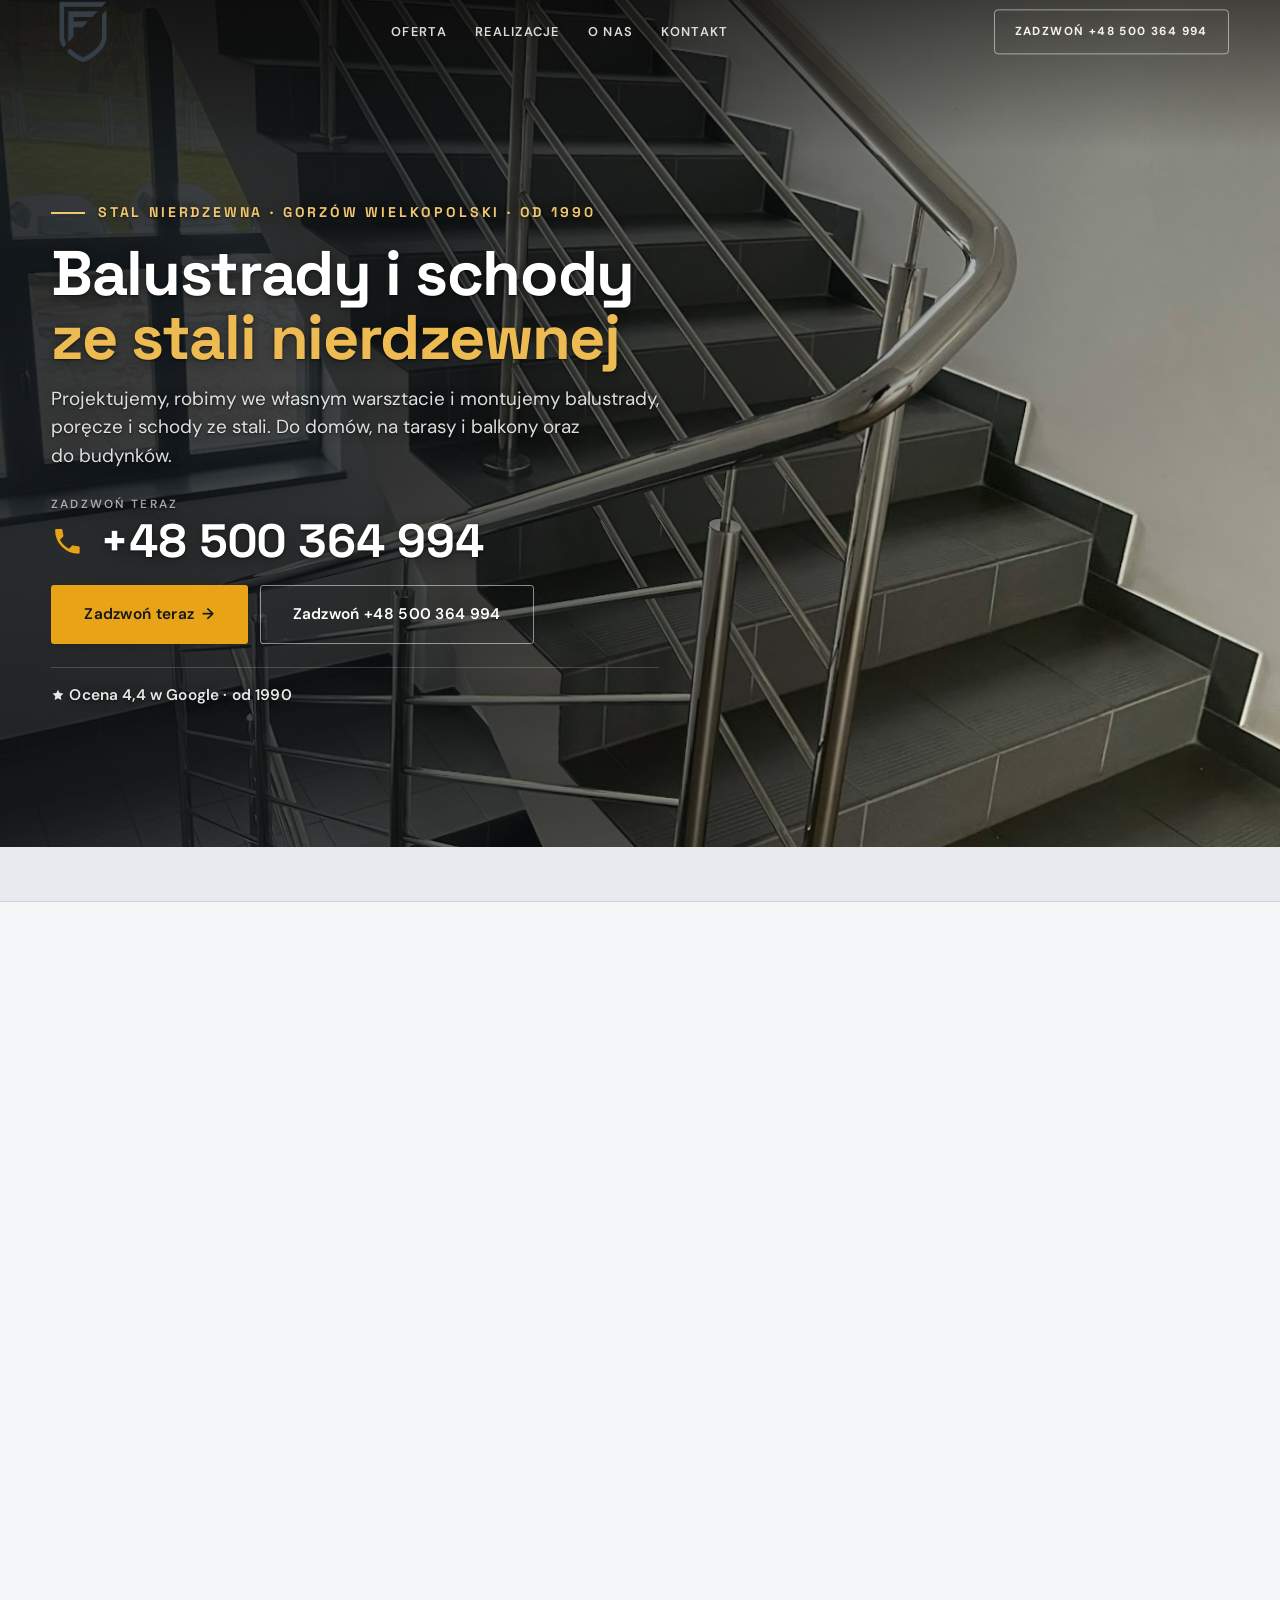
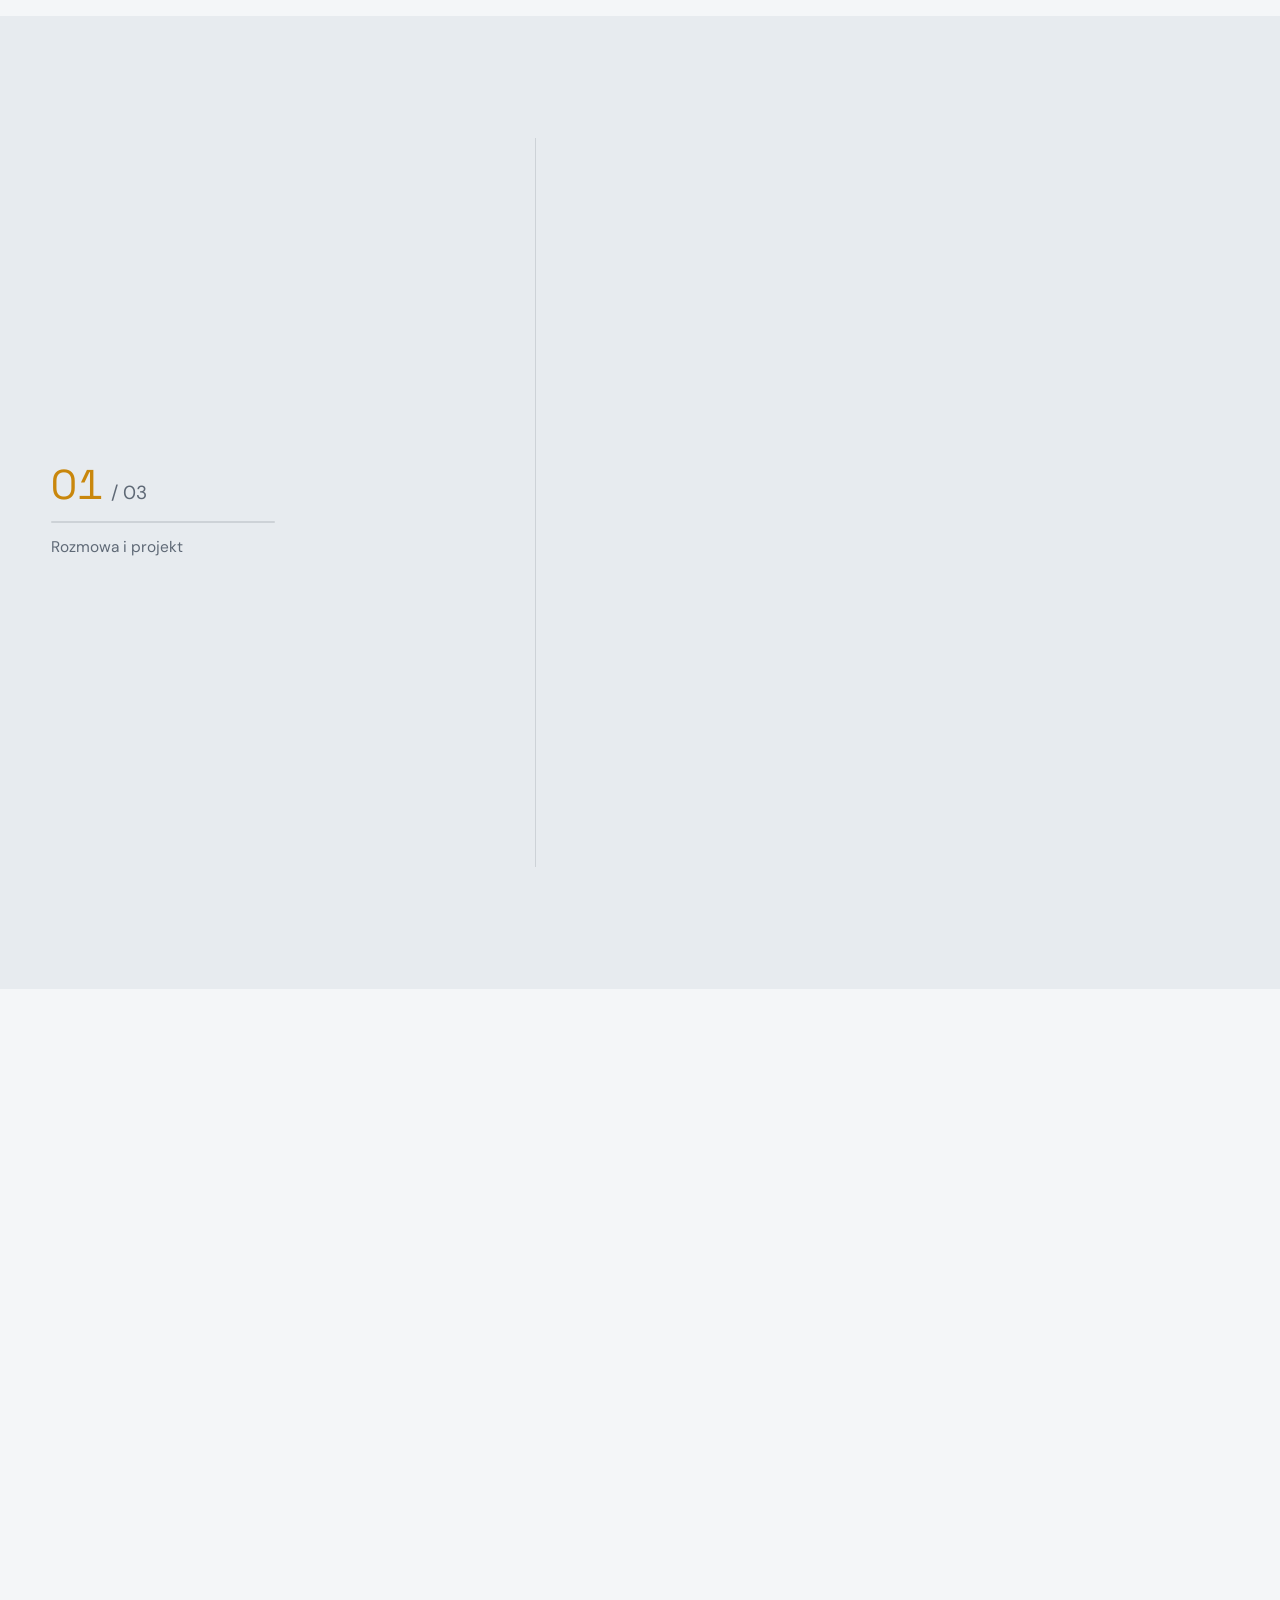
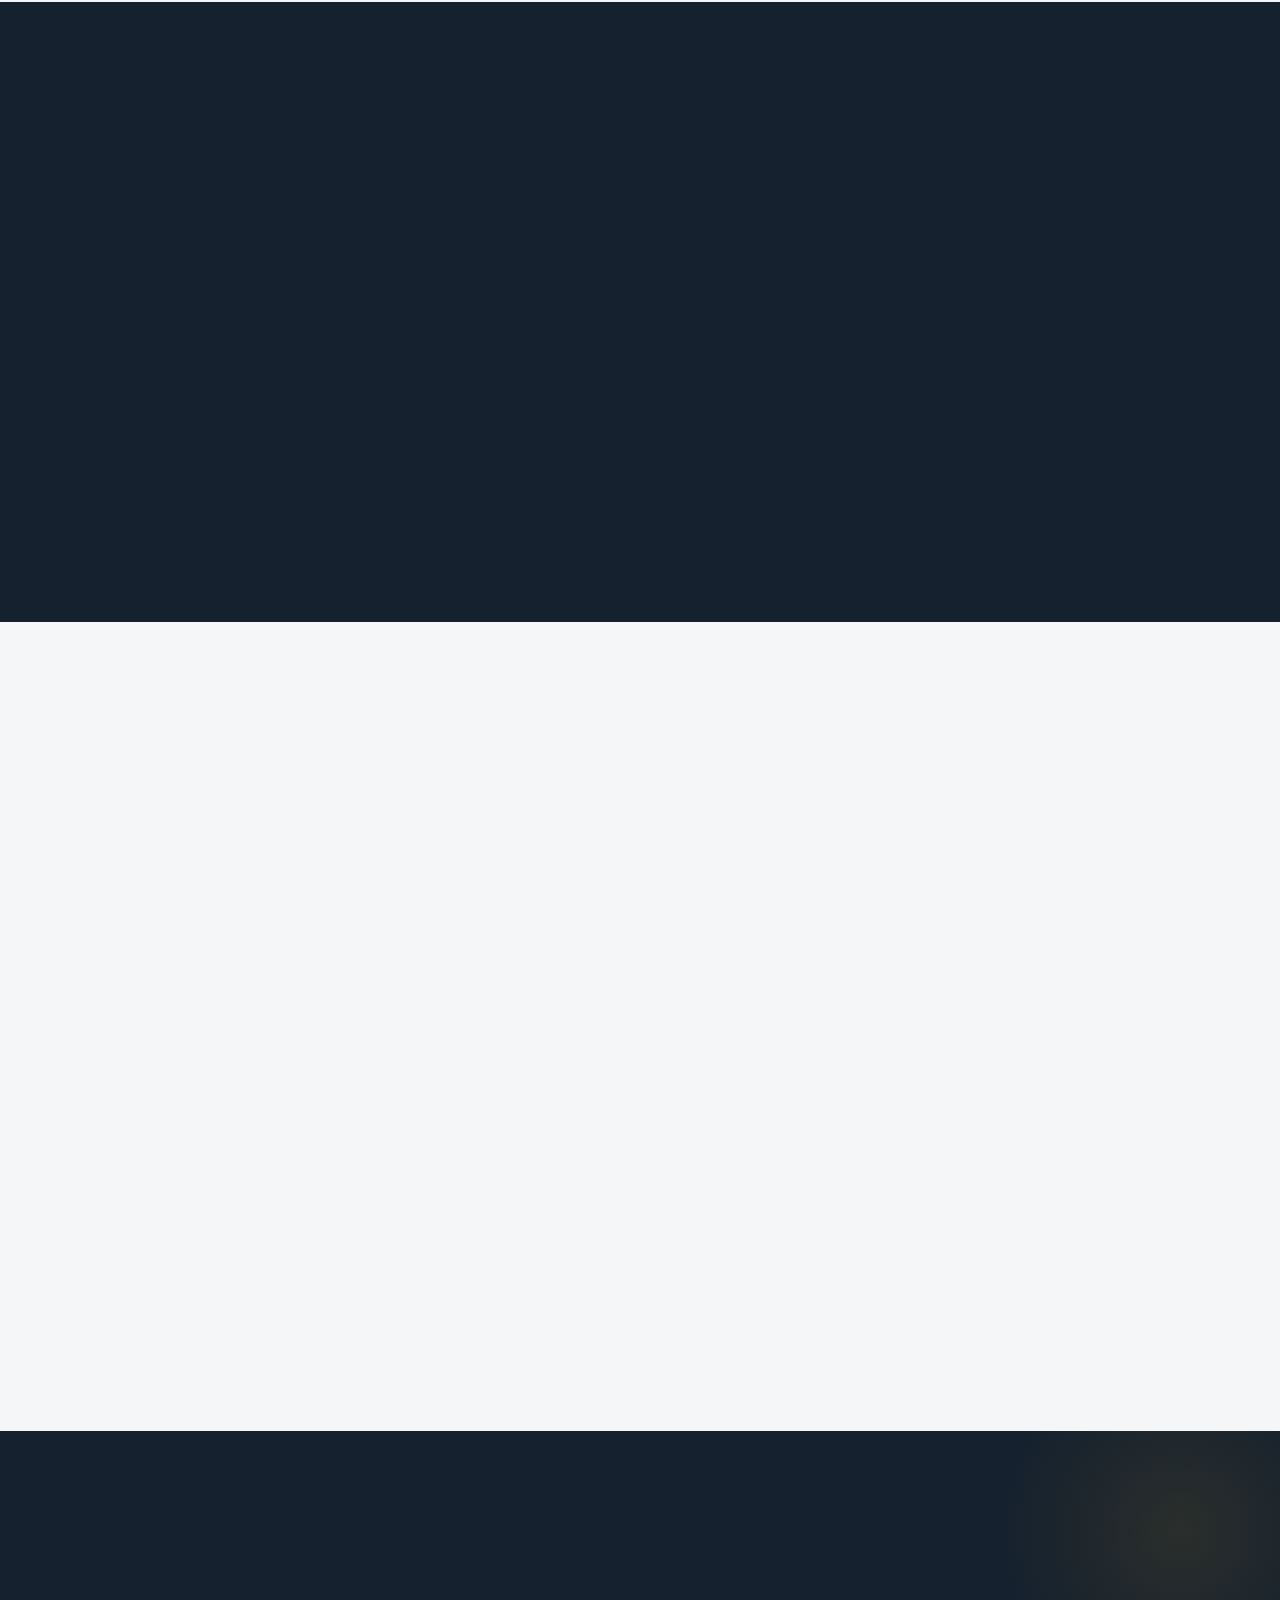
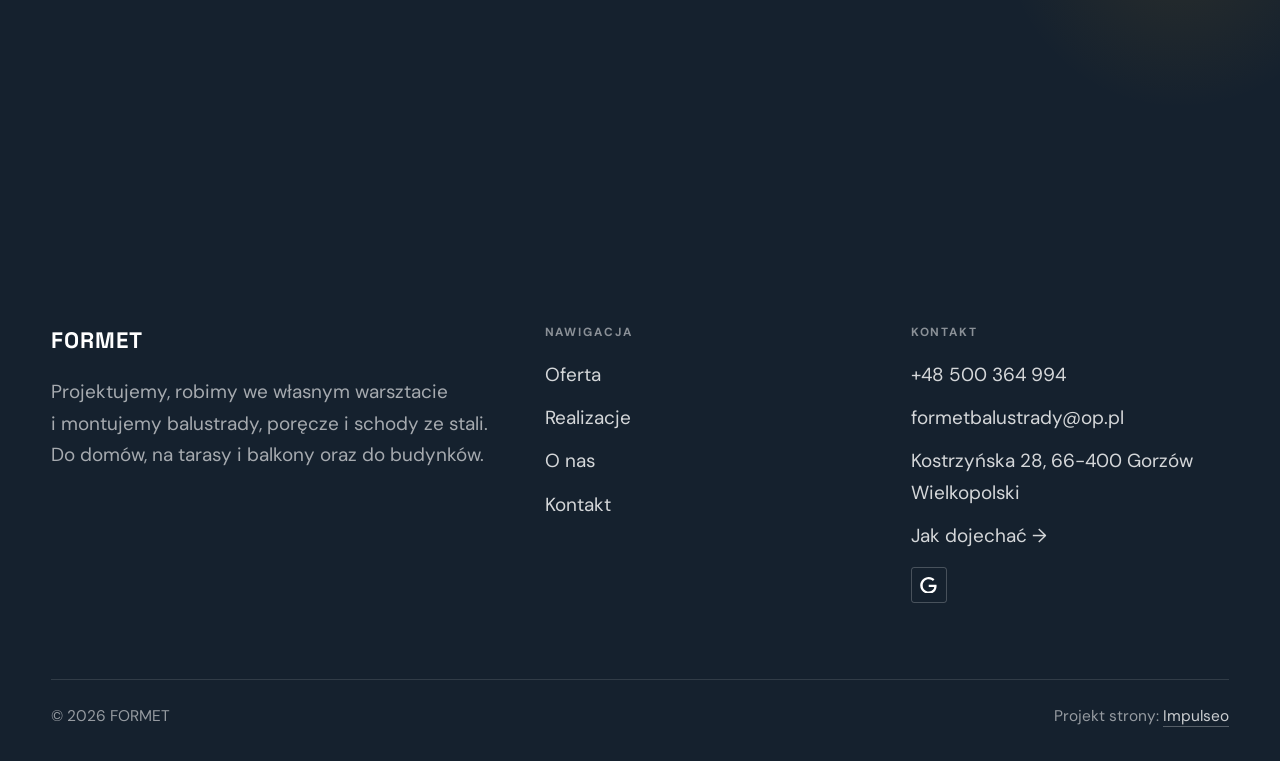
==== index.html @ 1012a441 "Strona demo: formet" ====
<!DOCTYPE html>
<html lang="pl">
<head>
<meta charset="UTF-8">
<meta name="viewport" content="width=device-width, initial-scale=1.0">
<title>FORMET - Balustrady i schody ze stali nierdzewnej · Gorzów Wielkopolski</title>
<meta name="description" content="FORMET z Gorzowa Wielkopolskiego - balustrady, poręcze i schody ze stali nierdzewnej na wymiar. Projekt, produkcja we własnym warsztacie i montaż. Od 1990 roku. Zadzwoń.">
<link rel="canonical" href="https://kris20032.github.io/formet/">
<meta name="robots" content="noindex, nofollow">
<meta property="og:type" content="website">
<meta property="og:locale" content="pl_PL">
<meta property="og:site_name" content="FORMET">
<meta property="og:title" content="FORMET - Balustrady i schody ze stali nierdzewnej · Gorzów Wielkopolski">
<meta property="og:description" content="FORMET z Gorzowa Wielkopolskiego - balustrady, poręcze i schody ze stali nierdzewnej na wymiar. Projekt, produkcja we własnym warsztacie i montaż. Od 1990 roku. Zadzwoń.">
<meta property="og:url" content="https://kris20032.github.io/formet/">
<meta property="og:image" content="https://kris20032.github.io/formet/img/og.jpg">
<meta property="og:image:width" content="1200">
<meta property="og:image:height" content="630">
<meta name="twitter:card" content="summary_large_image">
<script type="application/ld+json">{"@context": "https://schema.org", "@type": "LocalBusiness", "name": "FORMET", "url": "https://kris20032.github.io/formet/", "telephone": "+48500364994", "image": "https://kris20032.github.io/formet/img/og.jpg", "areaServed": "Gorzów Wielkopolski", "sameAs": ["https://www.google.com/maps/place/?q=place_id:ChIJh7PvsQkfB0cRD2A2VZlxdVI"]}</script>
<link rel="preconnect" href="https://fonts.googleapis.com">
<link rel="preconnect" href="https://fonts.gstatic.com" crossorigin>
<link href="https://fonts.googleapis.com/css2?family=Space+Grotesk:wght@500;600;700&family=DM+Sans:opsz,wght@9..40,400;9..40,500;9..40,600&display=swap" rel="stylesheet">
<link rel="stylesheet" href="assets/styles.css?v=abe8d98e">
</head>
<body>

<header class="nav">
  <div class="wrap nav-inner">
    <a class="brand brand-has-logo" href="index.html"><img class="brand-logo" src="img/logo.png" alt="FORMET" width="295" height="297" decoding="async"></a>
    <nav class="nav-links">
      <a href="oferta.html">Oferta</a>
      <a href="realizacje.html">Realizacje</a>
      <a href="o-nas.html">O nas</a>
      <a href="kontakt.html">Kontakt</a>
      <a href="tel:+48500364994" class="btn btn-accent">Zadzwoń +48 500 364 994</a>
    </nav>
    <button class="nav-toggle" aria-label="Menu"><span></span><span></span><span></span></button>
  </div>
</header>

<main>
<section class="hero-fach">
  <img class="hf-photo" src="img/hero.jpg" fetchpriority="high" data-rotate="img/g1.jpg|img/g2.jpg" alt="FORMET" width="1552" height="844">
  <div class="hf-panel">
    <div class="hf-inner">
      <span class="hf-kicker">Stal nierdzewna · Gorzów Wielkopolski · od 1990</span>
      <h1 class="hf-title">Balustrady i schody <em>ze stali nierdzewnej</em></h1>
      <p class="hf-lead">Projektujemy, robimy we własnym warsztacie i montujemy balustrady, poręcze i schody ze stali. Do domów, na tarasy i balkony oraz do budynków.</p>
      <a class="hf-phone" href="tel:+48500364994"><span class="hf-phone-lab">Zadzwoń teraz</span><span class="hf-phone-num"><svg class="ico-tel" width="16" height="16" viewBox="0 0 24 24" fill="none" aria-hidden="true"><path d="M6.6 10.8a15.5 15.5 0 0 0 6.6 6.6l2.2-2.2a1 1 0 0 1 1-.24 11.4 11.4 0 0 0 3.6.58 1 1 0 0 1 1 1V20a1 1 0 0 1-1 1A17 17 0 0 1 3 4a1 1 0 0 1 1-1h3.5a1 1 0 0 1 1 1c0 1.25.2 2.46.58 3.6a1 1 0 0 1-.25 1l-2.23 2.2Z" fill="currentColor"/></svg> +48 500 364 994</span></a>
      <div class="hf-actions">
        <a href="kontakt.html" class="btn btn-accent">Zadzwoń teraz <span class="arr">→</span></a>
        <a href="tel:+48500364994" class="btn btn-ghost hf-ghost">Zadzwoń +48 500 364 994</a>
      </div>
      <div class="hf-trust"><svg class="ico-star" width="14" height="14" viewBox="0 0 24 24" style="vertical-align:-2px" aria-hidden="true"><path d="M12 2.8l2.85 5.8 6.4.93-4.63 4.5 1.1 6.37L12 17.4l-5.72 3 1.1-6.37-4.63-4.5 6.4-.93L12 2.8Z" fill="currentColor"/></svg> Ocena 4,4 w Google · od 1990</div>
    </div>
  </div>
</section>
<section class="fach-promise">
  <div class="wrap">
    <ul class="fp-row reveal"><li>Projekt i produkcja u nas</li><li>Montaż na miejscu</li><li>W stali od 1990 roku</li></ul>
  </div>
</section>
<section class="gateways-band">
  <div class="wrap">
    <div class="gateways">
      <a href="oferta.html" class="gateway reveal"><img src="img/g3.jpg" alt="Balustrady schodowe" loading="lazy" width="1600" height="900" decoding="async"><span class="g-ttl">Balustrady schodowe</span></a>
      <a href="oferta.html" class="gateway reveal"><img src="img/g4.jpg" alt="Poręcze" loading="lazy" width="1680" height="943" decoding="async"><span class="g-ttl">Poręcze</span></a>
      <a href="oferta.html" class="gateway reveal"><img src="img/g5.jpg" alt="Balustrady zewnętrzne i balkony" loading="lazy" width="1626" height="878" decoding="async"><span class="g-ttl">Balustrady zewnętrzne i balkony</span></a>
    </div>
  </div>
</section>
<section class="proces proces-os fachowcy">
  <div class="wrap proc-grid">
    <div class="proc-side">
      <div class="head reveal">
        <span class="eyebrow">Jak pracujemy</span>
        <h2>Wiesz, na czym stoisz - na każdym etapie</h2>
        <p>Od pierwszego telefonu do odbioru roboty - krok po kroku.</p>
      </div>
      <div class="proc-count" aria-hidden="true"><span class="pc-cur">01</span><span class="pc-all">/ 03</span></div>
      <div class="proc-bar" aria-hidden="true"><i></i></div>
      <p class="proc-now" aria-hidden="true">Rozmowa i projekt</p>
    </div>
    <ol class="proces-line">
      <li class="reveal"><span class="pno">01</span><h3>Rozmowa i projekt</h3><p>Ustalamy, czego potrzebujesz, i projektujemy każdy element pod wymiar miejsca.</p></li>
      <li class="reveal"><span class="pno">02</span><h3>Produkcja</h3><p>Elementy powstają w naszym warsztacie: cięcie, gięcie, spawanie TIG i MAG, polerowanie.</p></li>
      <li class="reveal"><span class="pno">03</span><h3>Montaż</h3><p>Sami montujemy balustradę lub schody i osobiście dbamy o końcowy efekt.</p></li>
    </ol>
  </div>
</section>
<section>
  <div class="wrap">
    <div class="head reveal">
      <span class="eyebrow">Realizacje</span>
      <h2>Nasze realizacje</h2>
      <p>Balustrady nierdzewne, schody stalowe i szkło na klatkach schodowych. Tak wyglądają nasze prace na miejscu.</p>
    </div>
    <div class="gallery">
      <div class="tile t-two3 reveal"><img src="img/g6.jpg" alt="FORMET" loading="lazy" width="1680" height="1260" decoding="async"></div>
      <div class="tile t-third reveal"><img src="img/g7.jpg" alt="FORMET" loading="lazy" width="1680" height="1260" decoding="async"></div>
      <div class="tile t-third reveal"><img src="img/g8.jpg" alt="FORMET" loading="lazy" width="1600" height="1068" decoding="async"></div>
      <div class="tile t-third reveal"><img src="img/g9.jpg" alt="FORMET" loading="lazy" width="1548" height="1008" decoding="async"></div>
      <div class="tile t-third reveal"><img src="img/g10.jpg" alt="FORMET" loading="lazy" width="1562" height="1030" decoding="async"></div>
    </div>
    <div style="margin-top:var(--space-7)" class="reveal"><a href="realizacje.html" class="btn btn-accent">Pełna galeria <span class="arr">→</span></a></div>
  </div>
</section>
<section class="fach-uslugi">
  <div class="wrap">
    <div class="head reveal">
      <span class="eyebrow">Co robimy</span>
      <h2>Balustrady, schody i konstrukcje</h2>
      <p>Zakres prac, jaki robimy najczęściej - pełny opis i wycenę znajdziesz niżej.</p>
    </div>
    <ul class="fu-list">
      <li class="fu-row reveal"><div class="fu-name">Balustrady schodowe</div><div class="fu-desc">Balustrady na schody wewnątrz domu i w budynkach. Na słupkach z prętami, z linkami albo ze szkłem, robione pod Twoje schody.</div><a class="fu-cta" href="kontakt.html">Wycena <span class="arr">→</span></a></li>
      <li class="fu-row reveal"><div class="fu-name">Poręcze</div><div class="fu-desc">Poręcze przyścienne i wolnostojące ze stali nierdzewnej polerowanej albo matowej.</div><a class="fu-cta" href="kontakt.html">Wycena <span class="arr">→</span></a></li>
      <li class="fu-row reveal"><div class="fu-name">Balustrady zewnętrzne i balkony</div><div class="fu-desc">Tarasy, balkony, balkony francuskie, podjazdy i pochylnie. Stal nierdzewna dobrze znosi deszcz i mróz.</div><a class="fu-cta" href="kontakt.html">Wycena <span class="arr">→</span></a></li>
      <li class="fu-row reveal"><div class="fu-name">Balustrady ze szkłem</div><div class="fu-desc">Szkło na uchwytach ze stali nierdzewnej. Daje dużo światła na schodach i antresolach, a trzyma pewnie.</div><a class="fu-cta" href="kontakt.html">Wycena <span class="arr">→</span></a></li>
      <li class="fu-row reveal"><div class="fu-name">Schody stalowe</div><div class="fu-desc">Schody na konstrukcji ze stali, także ze stopniami z kraty albo drewna.</div><a class="fu-cta" href="kontakt.html">Wycena <span class="arr">→</span></a></li>
      <li class="fu-row reveal"><div class="fu-name">Obróbka i konstrukcje</div><div class="fu-desc">Spawanie TIG i MAG, gięcie profili, walcowanie rur, toczenie, frezowanie i szlifowanie.</div><a class="fu-cta" href="kontakt.html">Wycena <span class="arr">→</span></a></li>
    </ul>
    <div style="margin-top:var(--space-7)" class="reveal"><a href="oferta.html" class="btn btn-ghost">Pełna oferta <span class="arr">→</span></a></div>
  </div>
</section>
<section class="stopklatka" aria-hidden="true">
  <div class="stk-bg" style="background-image:url(img/about.jpg)"></div>
</section>
<section class="opinie">
  <div class="wrap">
    <div class="head center reveal">
      <span class="eyebrow">Opinie</span>
      <h2>Co mówią klienci</h2>
    </div>
    <p class="op-meta reveal"><span class="g-badge"><svg class="gb-ico" viewBox="0 0 24 24" width="18" height="18" aria-hidden="true"><path fill="#4285F4" d="M22.56 12.25c0-.78-.07-1.53-.2-2.25H12v4.26h5.92c-.26 1.37-1.04 2.53-2.21 3.31v2.77h3.57c2.08-1.92 3.28-4.74 3.28-8.09z"/><path fill="#34A853" d="M12 23c2.97 0 5.46-.98 7.28-2.66l-3.57-2.77c-.98.66-2.23 1.06-3.71 1.06-2.86 0-5.29-1.93-6.16-4.53H2.18v2.84C3.99 20.53 7.7 23 12 23z"/><path fill="#FBBC05" d="M5.84 14.09c-.22-.66-.35-1.36-.35-2.09s.13-1.43.35-2.09V7.07H2.18C1.43 8.55 1 10.22 1 12s.43 3.45 1.18 4.93l2.85-2.22.81-.62z"/><path fill="#EA4335" d="M12 5.38c1.62 0 3.06.56 4.21 1.64l3.15-3.15C17.45 2.09 14.97 1 12 1 7.7 1 3.99 3.47 2.18 7.07l3.66 2.84c.87-2.6 3.3-4.53 6.16-4.53z"/></svg><b class="gb-ocena">4,4</b><svg class="gb-stars" viewBox="0 0 90 18" width="74" height="14.8" aria-hidden="true"><g fill="currentColor" opacity=".26"><path transform="translate(0,0)" d="M9 1.6l2.2 4.46 4.92.72-3.56 3.47.84 4.9L9 12.74l-4.4 2.31.84-4.9L1.88 6.68l4.92-.72L9 1.6Z"/><path transform="translate(18,0)" d="M9 1.6l2.2 4.46 4.92.72-3.56 3.47.84 4.9L9 12.74l-4.4 2.31.84-4.9L1.88 6.68l4.92-.72L9 1.6Z"/><path transform="translate(36,0)" d="M9 1.6l2.2 4.46 4.92.72-3.56 3.47.84 4.9L9 12.74l-4.4 2.31.84-4.9L1.88 6.68l4.92-.72L9 1.6Z"/><path transform="translate(54,0)" d="M9 1.6l2.2 4.46 4.92.72-3.56 3.47.84 4.9L9 12.74l-4.4 2.31.84-4.9L1.88 6.68l4.92-.72L9 1.6Z"/><path transform="translate(72,0)" d="M9 1.6l2.2 4.46 4.92.72-3.56 3.47.84 4.9L9 12.74l-4.4 2.31.84-4.9L1.88 6.68l4.92-.72L9 1.6Z"/></g><clipPath id="gs880"><rect x="0" y="0" width="79.2" height="18"/></clipPath><g fill="#FBBC04" clip-path="url(#gs880)"><path transform="translate(0,0)" d="M9 1.6l2.2 4.46 4.92.72-3.56 3.47.84 4.9L9 12.74l-4.4 2.31.84-4.9L1.88 6.68l4.92-.72L9 1.6Z"/><path transform="translate(18,0)" d="M9 1.6l2.2 4.46 4.92.72-3.56 3.47.84 4.9L9 12.74l-4.4 2.31.84-4.9L1.88 6.68l4.92-.72L9 1.6Z"/><path transform="translate(36,0)" d="M9 1.6l2.2 4.46 4.92.72-3.56 3.47.84 4.9L9 12.74l-4.4 2.31.84-4.9L1.88 6.68l4.92-.72L9 1.6Z"/><path transform="translate(54,0)" d="M9 1.6l2.2 4.46 4.92.72-3.56 3.47.84 4.9L9 12.74l-4.4 2.31.84-4.9L1.88 6.68l4.92-.72L9 1.6Z"/><path transform="translate(72,0)" d="M9 1.6l2.2 4.46 4.92.72-3.56 3.47.84 4.9L9 12.74l-4.4 2.31.84-4.9L1.88 6.68l4.92-.72L9 1.6Z"/></g></svg><span class="gb-txt">w Google</span></span></p>
    <p class="op-meta reveal"><a class="op-google" href="https://www.google.com/maps/place/?q=place_id:ChIJh7PvsQkfB0cRD2A2VZlxdVI" target="_blank" rel="noopener"><svg class="op-g-ico" viewBox="0 0 24 24" width="17" height="17" aria-hidden="true"><path fill="#4285F4" d="M22.56 12.25c0-.78-.07-1.53-.2-2.25H12v4.26h5.92c-.26 1.37-1.04 2.53-2.21 3.31v2.77h3.57c2.08-1.92 3.28-4.74 3.28-8.09z"/><path fill="#34A853" d="M12 23c2.97 0 5.46-.98 7.28-2.66l-3.57-2.77c-.98.66-2.23 1.06-3.71 1.06-2.86 0-5.29-1.93-6.16-4.53H2.18v2.84C3.99 20.53 7.7 23 12 23z"/><path fill="#FBBC05" d="M5.84 14.09c-.22-.66-.35-1.36-.35-2.09s.13-1.43.35-2.09V7.07H2.18C1.43 8.55 1 10.22 1 12s.43 3.45 1.18 4.93l2.85-2.22.81-.62z"/><path fill="#EA4335" d="M12 5.38c1.62 0 3.06.56 4.21 1.64l3.15-3.15C17.45 2.09 14.97 1 12 1 7.7 1 3.99 3.47 2.18 7.07l3.66 2.84c.87-2.6 3.3-4.53 6.16-4.53z"/></svg><span>Zobacz opinie w Google</span><span class="arr">→</span></a></p>
    <div class="opinie-grid">
      <figure class="op-card reveal"><blockquote>Mała, wyspecjalizowana firma. Przyjazna.</blockquote><span class="op-autor">Opinia z Google</span></figure>
    </div>
  </div>
</section>
<section class="cta">
  <div class="wrap">
    <div class="reveal">
      <span class="eyebrow">Współpraca</span>
      <h2>Masz w planach balustradę albo schody?</h2>
      <p>Odezwij się - umówimy oględziny i usłyszysz konkretną kwotę. Za darmo.</p>
    </div>
    <div class="cta-actions reveal">
      <a href="kontakt.html" class="btn btn-light">Zadzwoń teraz <span class="arr">→</span></a>
      <a href="tel:+48500364994" class="btn btn-ghost btn-ghost-cta">+48 500 364 994</a>
    </div>
  </div>
</section>
</main>

<footer>
  <div class="wrap">
    <div class="foot-grid">
      <div class="foot-brand">
        <div class="name">FORMET</div>
        <p>Projektujemy, robimy we własnym warsztacie i montujemy balustrady, poręcze i schody ze stali. Do domów, na tarasy i balkony oraz do budynków.</p>
      </div>
      <div class="foot-col">
        <h4>Nawigacja</h4>
        <a href="oferta.html">Oferta</a>
        <a href="realizacje.html">Realizacje</a>
        <a href="o-nas.html">O nas</a>
        <a href="kontakt.html">Kontakt</a>
      </div>
      <div class="foot-col">
        <h4>Kontakt</h4>
        <a href="tel:+48500364994">+48 500 364 994</a>
        <a href="mailto:formetbalustrady@op.pl">formetbalustrady@op.pl</a>
        <p>Kostrzyńska 28, 66-400 Gorzów Wielkopolski</p>
        <a href="https://www.google.com/maps/place/?q=place_id:ChIJh7PvsQkfB0cRD2A2VZlxdVI" target="_blank" rel="noopener">Jak dojechać →</a>
      <div class="foot-soc">
        <a class="soc" href="https://www.google.com/maps/place/?q=place_id:ChIJh7PvsQkfB0cRD2A2VZlxdVI" target="_blank" rel="noopener" aria-label="Google - FORMET"><svg viewBox="0 0 24 24" aria-hidden="true" focusable="false"><path d="M12.48 10.92v3.28h7.84c-.24 1.84-.853 3.187-1.787 4.133-1.147 1.147-2.933 2.4-6.053 2.4-4.827 0-8.6-3.893-8.6-8.72s3.773-8.72 8.6-8.72c2.6 0 4.507 1.027 5.907 2.347l2.307-2.307C18.747 1.44 16.133 0 12.48 0 5.867 0 .307 5.387.307 12s5.56 12 12.173 12c3.573 0 6.267-1.173 8.373-3.36 2.16-2.16 2.84-5.213 2.84-7.667 0-.76-.053-1.467-.173-2.053H12.48z" fill="currentColor"/></svg></a>
      </div>
      </div>
    </div>
    <div class="foot-bot">
      <span>© 2026 FORMET</span>
      <span>Projekt strony: <a class="foot-credit" href="https://impulseo.pl" target="_blank" rel="noopener">Impulseo</a></span>
    </div>
  </div>
</footer>
<div class="sticky-call"><a class="sc-call" href="tel:+48500364994"><svg class="ico-tel" width="16" height="16" viewBox="0 0 24 24" fill="none" aria-hidden="true"><path d="M6.6 10.8a15.5 15.5 0 0 0 6.6 6.6l2.2-2.2a1 1 0 0 1 1-.24 11.4 11.4 0 0 0 3.6.58 1 1 0 0 1 1 1V20a1 1 0 0 1-1 1A17 17 0 0 1 3 4a1 1 0 0 1 1-1h3.5a1 1 0 0 1 1 1c0 1.25.2 2.46.58 3.6a1 1 0 0 1-.25 1l-2.23 2.2Z" fill="currentColor"/></svg> Zadzwoń</a><a class="sc-quote" href="kontakt.html">Zadzwoń teraz</a></div>
<div class="demo-wazne" data-do="2026-11-24" data-cykl="3" hidden><svg class="dw-ico" width="13" height="13" viewBox="0 0 24 24" fill="none" aria-hidden="true"><circle cx="12" cy="12" r="8.6" stroke="currentColor" stroke-width="1.8"/><path d="M12 7.2V12l3.3 2" stroke="currentColor" stroke-width="1.8" stroke-linecap="round"/></svg><span class="dw-txt"></span></div>

<script src="assets/main.js"></script>
</body>
</html>
---- assets/styles.css ----
/* ============================================================
   STOLBASZ — premium, architektoniczny B2B fit-out
   Jasna paleta, zero brązu. System wg premium-web-craft.
   Projekt strony: Impulseo (impulseo.pl)
   ============================================================ */

:root{
  /* PALETA — jasna, architektoniczna, chłodna */
  --paper:#F4F6F8;          /* główne tło */
  --paper-2:#E7EBEF;        /* sekcje alternatywne (chłodny jasny szary) */
  --paper-3:#E7EBEF;        /* delikatne wypełnienia */
  --ink:#15212E;            /* tekst główny — chłodny grafit */
  --ink-soft:#243443;       /* nagłówki drugorzędne */
  --muted:#6B7785;          /* tekst poboczny */
  --line:rgba(21,33,46,.12);/* hairline */
  --accent:#E8A317;         /* stonowany petrol-slate — jedyny akcent */
  --accent-d:#C9870C;
  --accent-soft:rgba(232,163,23,.10);
  --dark:#15212E;           /* sekcje ciemne (stopka/CTA) */

  /* HOVER ZDJĘĆ — JEDEN standard dla całego silnika (decyzja K. 04.08.2026, artefakt z wariantami).
     AKTUALNE (K.+Szymon 09.08.2026, wybór z artefaktu 6 wariantów): zoom 1.05 przy 1.4s -
     przy tak długim czasie mocniejszy kadr NIE skacze, tylko „oddycha". Poprzedni standard
     (1.02 / .55s z 04.08) odbierany jako dynamiczny i szybki.
     Spoczynek lekko przygaszony, ale TYLKO tam, gdzie jest mysz (@media hover:hover) —
     na telefonie zdjęcia zostają w pełnej jasności. */
  --img-zoom:1.05;                   /* K.+Szymon 09.08: wariant F z artefaktu porównawczego */
  --img-rest:brightness(.95) saturate(.99);
  --img-hot:brightness(1.06) saturate(1.05);
  --img-dur:1.4s;                    /* K.+Szymon 09.08 (wariant F): powoli = elegancko */
  --img-ease:cubic-bezier(.16,.84,.44,1);  /* miękki ogon, efekt „oddychania" */

  /* ODSTĘPY — skala 4/8 */
  --space-1:4px; --space-2:8px; --space-3:12px; --space-4:16px; --space-5:24px;
  --space-6:32px; --space-7:48px; --space-8:64px; --space-9:96px; --space-10:128px;

  /* TYPOGRAFIA — fluid clamp() (skala podbita 16.07.2026: większe, czytelniejsze litery — uwaga Adama) */
  --text-sm:clamp(.9rem,.87rem + .12vw,1rem);
  --text-base:clamp(1.08rem,1.04rem + .18vw,1.2rem);
  --text-lg:clamp(1.24rem,1.15rem + .34vw,1.44rem);
  --text-h3:clamp(1.34rem,1.22rem + .55vw,1.66rem);
  --text-h2:clamp(2.1rem,1.66rem + 2.1vw,3.1rem);
  --text-h1:clamp(2.9rem,2.1rem + 4vw,5.1rem);

  /* PROMIENIE — architektoniczne, raczej ostre */
  --r-sm:3px; --r-md:6px; --r-lg:10px;

  /* RUCH */
  --ease:cubic-bezier(.25,.46,.45,.94); --dur:.24s;

  /* CIENIE — miękkie, warstwowe */
  --sh-sm:0 1px 2px rgba(16,24,32,.04), 0 2px 8px rgba(16,24,32,.05);
  --sh-md:0 2px 6px rgba(16,24,32,.05), 0 12px 28px -8px rgba(16,24,32,.12);
  --sh-lg:0 6px 14px rgba(16,24,32,.07), 0 26px 56px -18px rgba(16,24,32,.22);

  --hairline:1px solid var(--line);

  --font-display:'Space Grotesk','Inter',sans-serif;
  --font-body:'DM Sans','Inter',sans-serif;
}

*{box-sizing:border-box;margin:0;padding:0}
html{scroll-behavior:smooth}
body{
  font-family:var(--font-body);
  font-size:var(--text-base);
  line-height:1.65;
  color:var(--ink);
  background:var(--paper);
  -webkit-font-smoothing:antialiased;
  text-rendering:optimizeLegibility;
}
img{max-width:100%;height:auto;display:block}  /* height:auto = width/height z atrybutów trzyma proporcje (TOP#12) */
a{color:inherit;text-decoration:none}

.wrap{width:min(92%,1180px);margin-inline:auto}
section{padding-block:clamp(52px,6.5vw,96px)}

h1,h2,h3{font-family:var(--font-display);font-weight:700;line-height:1.08;letter-spacing:-.02em;color:var(--ink)}
h1{font-size:var(--text-h1);letter-spacing:-.035em}
h2{font-size:var(--text-h2);letter-spacing:-.025em}
h3{font-size:var(--text-h3)}
/* MIARA — długość wiersza. WCAG 2.2 SC 1.4.8: max 80 znaków; Butterick: 45–90.
   68ch daje realnie 72–78 znaków polskiego tekstu, czyli z zapasem pod granicą.
   Wcześniej limit miał TYLKO <p> — <li>, <blockquote> i <dd> nie miały żadnego,
   i to jedyny powód, dla którego 23 bloki na dwóch oddanych stronach jadą po
   83–106 znaków w wierszu (pomiar 07.08.2026, bramka `miara`).
   ⚠️ Listy i definicje ograniczamy TYLKO bez klasy: `ul`/`ol` z klasą to u nas
   układ (siatki kafli, menu), a nie tekst ciągły — tam miarę wyznacza układ. */
/* 60ch, nie 68ch (K. 10.08): po zmianie fontów na węższe kroje (DM Sans i spółka)
   w 68ch mieściło się ~90 znaków - bramka pikselowa słusznie zgłaszała przekroczenie
   granicy 80. Pomiar na żywej przeglądarce: 60ch = 90 znaków, 53ch = ~78 znaków, czyli normę WCAG 1.4.8. */
:root{ --miara:53ch }
p{max-width:min(100%,var(--miara))}
blockquote,
ul:not([class])>li, ol:not([class])>li,
dl:not([class])>dd{max-width:min(100%,var(--miara))}

/* ⚠️ Świadomie BEZ wyjątku `.tile p,.card p,.svc p{max-width:none}`, choć nasuwa się sam:
   te akapity BYŁY już ograniczone (stare `p{max-width:65ch}`), więc „wyjątek" nie odblokowałby
   niczego nowego — tylko ROZLUŹNIŁ stan sprzed zmiany na wszystkich demach naraz.
   `figcaption` żadna z reguł wyżej nie dotyczy, więc też nie potrzebuje zwolnienia. */

/* ŁAMANIE. `balance` wyrównuje długości wierszy w nagłówku, `pretty` pilnuje ostatniego
   wiersza akapitu, żeby nie został w nim jeden wyraz. Obsługiwane od Chrome 117 /
   Safari 17.5; starsze przeglądarki po prostu ignorują tę własność.
   `text-wrap:pretty` nie występowało dotąd ANI RAZ w silniku ani w repo klientów. */
h1,h2,h3,.lead,.lede{text-wrap:balance}
p,li,blockquote,dd{text-wrap:pretty}

.eyebrow{
  font-family:var(--font-body);
  font-size:var(--text-sm);
  font-weight:600;
  letter-spacing:.18em;
  text-transform:uppercase;
  color:var(--accent);
  display:inline-flex;align-items:center;gap:var(--space-3);
}
/* flex:none + margin-top = kreska trzyma się PIERWSZEJ linii. Wcześniej align-items:center
   centrowało ją względem całego bloku i przy zawinięciu (długi kicker typu
   „…WNĘTRZ · LESZNO · OD 2019") druga linia lądowała z brzydkim wcięciem. */
.eyebrow{align-items:flex-start}
.eyebrow>*,.eyebrow{text-wrap:balance}   /* dlugi kicker lamal sie na sierote typu samo „2019" w drugiej linii */
.eyebrow::before{content:"";width:28px;height:1px;background:var(--accent);display:inline-block;flex:none;margin-top:.62em}

.muted{color:var(--muted)}
.lead{font-size:var(--text-lg);line-height:1.55;color:var(--ink-soft);max-width:50ch}

/* ---------- BUTTONS ---------- */
.btn{
  display:inline-flex;align-items:center;gap:var(--space-2);
  font-weight:600;font-size:var(--text-sm);letter-spacing:.02em;
  padding:var(--space-4) var(--space-6);
  border-radius:var(--r-sm);
  transition:transform var(--dur) var(--ease),box-shadow var(--dur) var(--ease),background var(--dur) var(--ease);
  cursor:pointer;border:1px solid transparent;
}
.btn-accent{background:var(--accent);color:#fff;box-shadow:var(--sh-sm)}
.btn-accent:hover{background:var(--accent-d);transform:translateY(-2px);box-shadow:var(--sh-md)}
.btn-accent:active{transform:translateY(0);box-shadow:var(--sh-sm)}
.btn-ghost{background:transparent;color:var(--ink);border-color:var(--line)}
.btn-ghost:hover{border-color:var(--accent);color:var(--accent);transform:translateY(-2px)}
.btn-light{background:#fff;color:var(--ink);box-shadow:var(--sh-sm)}
.btn-light:hover{transform:translateY(-2px);box-shadow:var(--sh-md)}
.btn .arr{transition:transform var(--dur) var(--ease)}
.btn:hover .arr{transform:translateX(4px)}

/* ---------- NAV ---------- */
.nav{
  position:sticky;top:0;z-index:50;
  background:color-mix(in srgb,var(--paper) 88%,transparent);
  backdrop-filter:saturate(140%) blur(10px);
  border-bottom:var(--hairline);
}
.nav-inner{display:flex;align-items:center;justify-content:space-between;gap:var(--space-5);height:72px}
/* ANTY-NACHODZENIE (K. 05.08.2026): długa nazwa firmy + przycisk z pełnym numerem nie mieściły się w pasku
   i flex ściskał linki PONIŻEJ ich treści - "Kontakt" wchodził na ramkę "Zadzwoń +48 ...". Teraz ustępuje
   nazwa marki (skrót wielokropkiem), a menu i przycisk nigdy się nie kurczą ani nie zachodzą na siebie. */
.brand{display:flex;flex-direction:column;line-height:1;min-width:0;flex:0 1 auto}
.brand .name{font-family:var(--font-display);font-weight:800;font-size:1.35rem;letter-spacing:.04em;white-space:nowrap;overflow:hidden;text-overflow:ellipsis}
.brand .sub{font-size:.62rem;letter-spacing:.34em;text-transform:uppercase;color:var(--muted);margin-top:5px;white-space:nowrap;overflow:hidden;text-overflow:ellipsis}
.nav-links{display:flex;align-items:center;gap:var(--space-6);flex:0 0 auto}
.nav-links a{font-size:var(--text-sm);font-weight:500;color:var(--ink-soft);position:relative;padding-block:4px;white-space:nowrap;transition:color var(--dur) var(--ease)}
.nav-links a::after{content:"";position:absolute;left:0;bottom:0;width:0;height:1.5px;background:var(--accent);transition:width var(--dur) var(--ease)}
.nav-links a:hover,.nav-links a.active{color:var(--ink)}
.nav-links a:hover::after,.nav-links a.active::after{width:100%}
.nav-links .btn{padding:var(--space-2) var(--space-5)}
/* przyciski w nav: właściwy kolor (przebij .nav-links a) + bez podkreślenia */
.nav-links a.btn-accent{color:#fff}
.nav-links a.btn-ghost,.nav-links a.btn-light{color:var(--ink)}
/* CTA w pasku: NIE podkreślenie spod linków menu, ale ten sam przelatujący błysk,
   co na wszystkich innych przyciskach (zgłoszenie K. 13.08.2026 - „na hero jest efekt
   światła przechodzącego przez przycisk, na navbarze go nie ma, a mają być identyczne").
   Reguła `.nav-links a::after` jest silniejsza od `.btn::after`, więc trzeba jej
   geometrię wyzerować i wpisać połysk z nazwy - samo `display:none` gasiło efekt. */
.nav-links a.btn::after{
  display:block;content:"";position:absolute;inset:0;z-index:-1;pointer-events:none;
  width:auto;height:auto;border-radius:inherit;   /* kasuje geometrię podkreślenia (width:0;height:1.5px) */
  background:linear-gradient(100deg,transparent 32%,rgba(255,255,255,.20) 50%,transparent 68%);
  translate:-120% 0}
@media (prefers-reduced-motion:no-preference){
  .nav-links a.btn:hover::after{translate:120% 0;transition:translate .75s var(--mt-ease,cubic-bezier(.16,.84,.44,1))}
}
.nav-toggle{display:none;background:none;border:none;cursor:pointer;flex-direction:column;gap:5px;padding:8px}
.nav-toggle span{width:24px;height:2px;background:var(--ink);transition:var(--dur)}
/* Ciasny zakres MIĘDZY menu mobilnym a pełnym pulpitem: zbijamy odstępy i nazwę marki,
   żeby wszystko zmieściło się naturalnie, zanim w ogóle dojdzie do skracania wielokropkiem. */
@media(max-width:1280px) and (min-width:921px){
  .nav-links{gap:var(--space-4)}
  .nav-links .btn{padding:var(--space-2) var(--space-4)}
  .brand .name{font-size:1.15rem}
}

/* ---------- HERO (split) ---------- */
.hero{position:relative;overflow:hidden;border-bottom:var(--hairline)}
.hero-grid{display:grid;grid-template-columns:1.05fr .95fr;gap:clamp(24px,4vw,60px);align-items:center;
  padding-block:clamp(36px,4.5vw,64px)}
.hero-copy .eyebrow{margin-bottom:var(--space-5)}
.hero-copy h1{margin-bottom:var(--space-5)}
.hero-copy .lead{margin-bottom:var(--space-7)}
.hero-actions{display:flex;flex-wrap:wrap;gap:var(--space-4)}
.hero-art{position:relative;aspect-ratio:4/3;border-radius:var(--r-lg);overflow:hidden;box-shadow:var(--sh-lg)}
.hero-art img{width:100%;height:100%;object-fit:cover}
.hero-art::after{content:"";position:absolute;inset:0;background:linear-gradient(180deg,transparent 55%,rgba(18,24,28,.28))}
.hero-badge{position:absolute;left:var(--space-5);bottom:var(--space-5);z-index:2;
  background:rgba(252,252,251,.94);backdrop-filter:blur(4px);
  border-radius:var(--r-md);padding:var(--space-4) var(--space-5);box-shadow:var(--sh-md);max-width:78%}
.hero-badge strong{display:block;font-family:var(--font-display);font-size:1rem;letter-spacing:-.01em}
.hero-badge span{font-size:var(--text-sm);color:var(--muted)}

/* ---------- HERO duży / kinowy (strona główna) ---------- */
.hero-cine{position:relative;min-height:clamp(560px,82vh,840px);min-height:clamp(560px,82svh,840px);display:flex;align-items:center;overflow:hidden;border-bottom:var(--hairline)}
.hero-cine>img{position:absolute;inset:0;width:100%;height:100%;object-fit:cover;z-index:0}
.hero-cine::after{content:"";position:absolute;inset:0;z-index:1;
  background:linear-gradient(95deg,rgba(13,18,23,.86) 0%,rgba(13,18,23,.64) 32%,rgba(13,18,23,.24) 62%,rgba(13,18,23,.04) 100%)}
.hero-cine .wrap{position:relative;z-index:2;padding-block:var(--space-8)}
.hero-cine .hero-copy{max-width:660px}
.hero-cine .eyebrow{color:#fff;margin-bottom:var(--space-5)}
.hero-cine .eyebrow::before{background:#fff}
.hero-cine h1{color:#fff;margin-bottom:var(--space-5);font-size:clamp(2.9rem,2rem + 4.4vw,5.2rem);text-wrap:balance}
.hero-cine .lead{color:rgba(255,255,255,.92);max-width:48ch;margin-bottom:var(--space-7)}
.hero-cine .hero-actions{display:flex;flex-wrap:wrap;gap:var(--space-4)}
/* NISKIE OKNO (laptop z dokiem i paskami przeglądarki ma ~700-780 px wysokości widoku):
   H1 do 5.2rem + długi lead nie mieściły się i przyciski wypadały POD krawędź ekranu -
   klient widział stronę bez ani jednego CTA. Skalujemy w dół, zamiast przycinać treść. */
@media(min-width:821px) and (max-height:820px){
  .hero-cine{min-height:clamp(520px,94svh,780px)}
  .hero-cine .wrap{padding-block:var(--space-6)}
  .hero-cine h1{font-size:clamp(2.2rem,1.5rem + 2.6vw,3.6rem);margin-bottom:var(--space-4)}
  .hero-cine .eyebrow{margin-bottom:var(--space-4)}
  .hero-cine .lead{margin-bottom:var(--space-5);max-width:44ch}
}
@media(max-width:680px){
  .hero-cine{min-height:clamp(520px,76vh,640px);min-height:clamp(520px,76svh,640px);align-items:flex-end}
  .hero-cine::after{background:linear-gradient(0deg,rgba(13,18,23,.9) 6%,rgba(13,18,23,.45) 55%,rgba(13,18,23,.25) 100%)}
  .hero-cine .wrap{padding-bottom:var(--space-9)}
  /* TELEFON (~90% oglądających): lead potrafił zająć 8 linii i zepchnąć CTA poza pierwszy ekran.
     Zwężamy interlinię i skalę - treści nie ucinamy, bo to ona sprzedaje. */
  .hero-cine .lead{font-size:.98rem;line-height:1.5;margin-bottom:var(--space-5)}
  .hero-cine .eyebrow{font-size:.72rem;letter-spacing:.13em;margin-bottom:var(--space-4)}
  .hero-cine .eyebrow::before{width:20px}
  .hero-cine h1{margin-bottom:var(--space-4)}
}

/* full-bleed hero variant (podstrony) */
.pagehead{position:relative;min-height:46vh;min-height:46svh;display:flex;align-items:flex-end;overflow:hidden;border-bottom:var(--hairline)}
.pagehead img{position:absolute;inset:0;width:100%;height:100%;object-fit:cover}
/* 10.08.2026 (decyzja K.): mocniejsze przyciemnienie + cień pod tekstem. Bramka mierzyła na
   nagłówkach podstron 3,38-3,43:1 przy wymaganych 4,5 — jasne zdjęcie (hala, śnieg, niebo)
   podchodziło pod biały tekst. Zdjęcia klientów są różne, więc kontrast musi dawać WARSTWA,
   a nie szczęśliwy dobór kadru. */
.pagehead::after{content:"";position:absolute;inset:0;background:linear-gradient(180deg,rgba(18,24,28,.40),rgba(18,24,28,.76))}
.pagehead .wrap{position:relative;z-index:2;padding-block:var(--space-9);color:#fff}
.pagehead h1{color:#fff;max-width:18ch;text-shadow:0 2px 16px rgba(0,0,0,.55)}
.pagehead .eyebrow{color:#fff}
.pagehead .eyebrow::before{background:#fff}
.pagehead p{color:rgba(255,255,255,.92);margin-top:var(--space-4);max-width:54ch;text-shadow:0 1px 12px rgba(0,0,0,.5)}

/* ---------- STRIP (pasek skrótów / liczby) ---------- */
.strip{background:var(--dark);color:#fff}
/* PASEK HASEŁ — standard 04.08.2026 (decyzja K.): 5 haseł w JEDNYM rzędzie, tekst WYŚRODKOWANY,
   węższe marginesy boczne niż reszta strony (pasek ma iść szerzej), równe wysokości kolumn. */
.strip .wrap{width:min(96%,1440px);display:grid;grid-template-columns:repeat(5,1fr);
  gap:var(--space-5);padding-block:var(--space-7);align-items:stretch}
.strip .item .k{font-family:var(--font-display);font-size:clamp(1.05rem,.82rem + .85vw,1.55rem);
  font-weight:800;letter-spacing:-.02em;color:#fff;line-height:1.18;text-wrap:balance}
.strip .item .v{font-size:var(--text-sm);color:rgba(255,255,255,.66);margin-top:var(--space-2);line-height:1.4}
.strip .item{border-left:2px solid var(--accent);padding-inline:var(--space-4);
  text-align:center;display:flex;flex-direction:column;justify-content:center}
/* liczba kolumn = liczba haseł, żeby ostatnie nie zostawało samo w drugim rzędzie.
   Klasę n-N nadaje multipage.py; domyślnie (bez klasy) pasek jest 5-kolumnowy. */
.strip.n-2 .wrap{grid-template-columns:repeat(2,1fr)}
.strip.n-3 .wrap{grid-template-columns:repeat(3,1fr)}
.strip.n-4 .wrap{grid-template-columns:repeat(4,1fr);gap:var(--space-6)}
.strip.n-4 .item .k{font-size:clamp(1.3rem,1rem + 1.1vw,2rem)}
.strip.n-6 .wrap{grid-template-columns:repeat(6,1fr);gap:var(--space-4)}
.strip.n-6 .item .k{font-size:clamp(.98rem,.8rem + .7vw,1.35rem)}
/* równe łamanie: zamiast "długa linia + jedno słowo" obie linie zbliżonej długości */
.strip .item .k{text-wrap:balance}

/* ---------- SECTION HEAD ---------- */
.head{max-width:48rem;margin-bottom:var(--space-8)}
.head.center{margin-inline:auto;text-align:center}
.head .eyebrow{margin-bottom:var(--space-4)}
.head h2{margin-bottom:var(--space-4)}
.head p{color:var(--muted);font-size:var(--text-lg);line-height:1.55}
.head.center p{margin-inline:auto}

/* ---------- INTRO SPLIT ---------- */
.split{display:grid;grid-template-columns:.92fr 1.08fr;gap:clamp(28px,5vw,80px);align-items:center}
.split.rev{grid-template-columns:1.08fr .92fr}
.split.rev .split-art{order:-1}
.split-art{position:relative;aspect-ratio:5/4;border-radius:var(--r-lg);overflow:hidden;box-shadow:var(--sh-lg)}
.split-art img{width:100%;height:100%;object-fit:cover}
.split-copy h2{margin-bottom:var(--space-5)}
.split-copy p+p{margin-top:var(--space-4)}
.split-copy .btn{margin-top:var(--space-6)}

/* ---------- SERVICES (zakres) ---------- */
.svc-grid{display:grid;grid-template-columns:repeat(auto-fit,minmax(280px,1fr));gap:var(--space-5)}
.svc{background:#fff;border:var(--hairline);border-radius:var(--r-md);padding:var(--space-7) var(--space-6);
  transition:transform var(--dur) var(--ease),box-shadow var(--dur) var(--ease),border-color var(--dur) var(--ease);
  position:relative;overflow:hidden}
.svc::before{content:"";position:absolute;left:0;top:0;width:3px;height:0;background:var(--accent);transition:height var(--dur) var(--ease)}
.svc:hover{transform:translateY(-4px);box-shadow:var(--sh-md);border-color:transparent}
.svc:hover::before{height:100%}
.svc .ic{font-family:var(--font-display);font-size:.8rem;font-weight:700;letter-spacing:.12em;color:var(--accent);margin-bottom:var(--space-4)}
.svc h3{margin-bottom:var(--space-3);font-size:1.22rem}
.svc p{color:var(--muted);font-size:var(--text-base);line-height:1.6}

/* big detailed service rows */
.svc-row{display:grid;grid-template-columns:.8fr 1.2fr;gap:clamp(20px,4vw,60px);align-items:center;padding-block:var(--space-8)}
.svc-row+.svc-row{border-top:var(--hairline)}
.svc-row.rev{grid-template-columns:1.2fr .8fr}
/* Naprzemienny układ wierszy oferty: co drugi wiersz ma zdjęcie po PRAWEJ.
   Było `order:-1` — martwy kod, bo zdjęcie i tak jest pierwszym dzieckiem w HTML,
   więc wszystkie wiersze wyglądały identycznie (zdjęcie zawsze z lewej), a `rev`
   zmieniało tylko szerokość kolumn. Znalezione 29.07.2026 przy różnicowaniu kierunków
   animacji (pomiar pozycji: art.mid 390/502 przy row.mid 756 — zawsze lewa strona). */
.svc-row.rev .svc-row-art{order:2}
.svc-row-art{aspect-ratio:4/3;border-radius:var(--r-md);overflow:hidden;box-shadow:var(--sh-md)}
.svc-row-art img{width:100%;height:100%;object-fit:cover}
.svc-row h3{font-size:1.5rem;margin-bottom:var(--space-4)}
.svc-row .num{font-family:var(--font-display);font-size:.85rem;font-weight:700;letter-spacing:.14em;color:var(--accent);display:block;margin-bottom:var(--space-3)}
.svc-row ul{list-style:none;margin-top:var(--space-4);display:flex;flex-direction:column;gap:var(--space-2)}
.svc-row li{position:relative;padding-left:var(--space-5);color:var(--muted);font-size:var(--text-base)}
.svc-row li::before{content:"";position:absolute;left:0;top:.62em;width:8px;height:1px;background:var(--accent)}

/* ---------- GALLERY (realizacje) ---------- */
.gallery{display:grid;grid-template-columns:repeat(12,1fr);gap:var(--space-4);grid-auto-rows:200px}
/* GALERIA MASONRY — pionowe zdjęcia (portrety beauty/wellness) bez przycinania: kolumny, height auto */
.gallery-masonry{column-count:3;column-gap:var(--space-4)}
@media(max-width:900px){.gallery-masonry{column-count:2}}
@media(max-width:560px){.gallery-masonry{column-count:1}}
.gallery-masonry .m-tile{break-inside:avoid;margin:0 0 var(--space-4);padding:0;position:relative;overflow:hidden;border-radius:var(--r-md);border:1px solid var(--line)}
.gallery-masonry .m-tile img{width:100%;height:auto;display:block}
.gallery-masonry .m-tile .cap{position:absolute;left:0;right:0;bottom:0;padding:var(--space-4);color:#fff;background:linear-gradient(0deg,rgba(0,0,0,.55),transparent);font-size:var(--text-sm)}
.gallery-masonry .m-tile .cap small{display:block;font-weight:400;opacity:.78;letter-spacing:.04em;text-transform:uppercase;font-size:.66rem;margin-top:3px}
.tile{position:relative;overflow:hidden;border-radius:var(--r-md);box-shadow:var(--sh-sm);
  transition:transform var(--dur) var(--ease),box-shadow var(--dur) var(--ease)}
.tile img{width:100%;height:100%;object-fit:cover;
  transition:transform var(--img-dur) var(--img-ease),filter var(--img-dur) var(--img-ease)}
.tile:hover{box-shadow:var(--sh-md)}
.tile .cap{position:absolute;left:0;right:0;bottom:0;padding:var(--space-5) var(--space-4) var(--space-4);
  /* mocniejszy spad + cien pod tekstem: na JASNYCH zdjeciach klienta (biale fronty, sciany)
     slaby gradient dawal kontrast ~1.5:1 zamiast wymaganych 3.6:1 (bramka wygladu, 10.08.2026) */
  background:linear-gradient(transparent 10%,rgba(18,24,28,.55) 40%,rgba(18,24,28,.88) 68%,rgba(18,24,28,.99));color:#fff;
  text-shadow:0 1px 2px rgba(0,0,0,.85),0 2px 10px rgba(0,0,0,.55);
  font-size:var(--text-sm);font-weight:600;letter-spacing:.01em;
  opacity:0;transform:translateY(8px);transition:var(--dur) var(--ease)}
.tile:hover .cap{opacity:1;transform:translateY(0)}
.tile .cap small{display:block;font-weight:400;opacity:.78;letter-spacing:.04em;text-transform:uppercase;font-size:.66rem;margin-top:3px}
/* bento spans */
.t-wide{grid-column:span 6}
.t-tall{grid-column:span 6;grid-row:span 2}
.t-std{grid-column:span 6}
.t-third{grid-column:span 4}
.t-two3{grid-column:span 8}

/* ---------- TRUST / WIARYGODNOŚĆ ---------- */
.trust{background:var(--paper-2)}
.trust-grid{display:grid;grid-template-columns:repeat(auto-fit,minmax(240px,1fr));gap:var(--space-5);margin-top:var(--space-7)}
.trust-card{background:#fff;border-radius:var(--r-md);padding:var(--space-7) var(--space-6);box-shadow:var(--sh-sm);border-top:3px solid var(--accent)}
.trust-card .big{font-family:var(--font-display);font-size:clamp(1.8rem,1.3rem + 1.6vw,2.6rem);font-weight:800;letter-spacing:-.02em;color:var(--ink);line-height:1}
.trust-card h3{font-size:1.12rem;margin:var(--space-3) 0 var(--space-2)}
.trust-card p{color:var(--muted);font-size:var(--text-base);line-height:1.55}

/* ---------- CTA band ---------- */
.cta{background:var(--dark);color:#fff;position:relative;overflow:hidden}
/* telefon w CTA: na ciemnym tle biały (domyślnie), rodziny z JASNYM tłem CTA
   nadpisują to u siebie - wcześniej kolor siedział w stylu inline i wygrywał z rodziną. */
.cta .btn-ghost-cta{color:#fff;border-color:rgba(255,255,255,.3)}
.cta .wrap{display:grid;grid-template-columns:1.4fr .6fr;gap:var(--space-7);align-items:center;position:relative;z-index:2}
.cta h2{color:#fff;max-width:20ch}
.cta p{color:rgba(255,255,255,.74);margin-top:var(--space-4)}
.cta-actions{display:flex;flex-direction:column;gap:var(--space-3);align-items:flex-start}
.cta::before{content:"";position:absolute;right:-80px;top:-80px;width:360px;height:360px;border-radius:50%;
  background:radial-gradient(circle,var(--accent-soft),transparent 70%)}

/* ---------- CONTACT ---------- */
.contact-grid{display:grid;grid-template-columns:.85fr 1.15fr;gap:clamp(28px,4vw,56px);align-items:start}
.info-list{display:flex;flex-direction:column;gap:var(--space-2)}
.info-row{display:flex;gap:var(--space-4);align-items:flex-start;padding-block:var(--space-4);border-bottom:var(--hairline)}
.info-row .ic{flex:none;width:42px;height:42px;display:grid;place-items:center;border-radius:50%;
  background:var(--accent-soft);color:var(--accent);font-size:1.05rem}
.info-row .lbl{font-size:.72rem;letter-spacing:.14em;text-transform:uppercase;color:var(--muted)}
.info-row .val{font-weight:600;font-size:var(--text-base);margin-top:2px}
.info-row a.val:hover{color:var(--accent)}
.map{border:none;border-radius:var(--r-lg);box-shadow:var(--sh-md);width:100%;height:100%;min-height:380px;filter:grayscale(.2) contrast(1.02)}
.form{background:#fff;border:var(--hairline);border-radius:var(--r-lg);padding:clamp(24px,3vw,40px);box-shadow:var(--sh-sm)}
.form .fld{margin-bottom:var(--space-5)}
.form label{display:block;font-size:var(--text-sm);font-weight:600;margin-bottom:var(--space-2)}
.form input,.form textarea{width:100%;font-family:inherit;font-size:var(--text-base);color:var(--ink);
  padding:var(--space-4);border:var(--hairline);border-radius:var(--r-sm);background:var(--paper);transition:border-color var(--dur)}
.form input:focus,.form textarea:focus{outline:none;border-color:var(--accent);background:#fff}
.form textarea{resize:vertical;min-height:120px}
.form .note{font-size:var(--text-sm);color:var(--muted);margin-top:var(--space-3)}

/* ---------- FOOTER ---------- */
footer{background:var(--dark);color:#fff;padding-block:var(--space-9) var(--space-6)}
.foot-grid{display:grid;grid-template-columns:1.4fr 1fr 1fr;gap:var(--space-7);margin-bottom:var(--space-8)}
.foot-brand .name{font-family:var(--font-display);font-weight:800;font-size:1.4rem;letter-spacing:.04em}
.foot-brand p{color:rgba(255,255,255,.62);margin-top:var(--space-4);font-size:var(--text-base);max-width:38ch}
.foot-col h4{font-size:.74rem;letter-spacing:.16em;text-transform:uppercase;color:rgba(255,255,255,.5);margin-bottom:var(--space-4)}
.foot-col a,.foot-col p{display:block;color:rgba(255,255,255,.82);font-size:var(--text-base);margin-bottom:var(--space-3)}
.foot-col a:hover{color:#fff}
.foot-bot{border-top:1px solid rgba(255,255,255,.12);padding-top:var(--space-5);display:flex;justify-content:space-between;flex-wrap:wrap;gap:var(--space-3);
  font-size:var(--text-sm);color:rgba(255,255,255,.55)}
.foot-bot a:hover{color:#fff}
/* Podpis w stopce = klikalny link do impulseo.pl (31.07.2026). Ma być WIDOCZNIE klikalny,
   ale nie krzyczeć - stąd sam kolor jaśniejszy + delikatne podkreślenie na najeździe. */
.foot-bot a.foot-credit{color:rgba(255,255,255,.78);text-decoration:none;border-bottom:1px solid rgba(255,255,255,.28)}
.foot-bot a.foot-credit:hover{color:#fff;border-bottom-color:#fff}

/* ---------- REVEAL ---------- */
.reveal{opacity:0;transform:translateY(22px);transition:opacity .6s var(--ease),transform .6s var(--ease)}
.reveal.in{opacity:1;transform:none}

/* ---------- RESPONSIVE ---------- */
@media(max-width:920px){
  .hero-grid,.split,.split.rev,.svc-row,.svc-row.rev,.cta .wrap,.contact-grid,.foot-grid{grid-template-columns:1fr}
  .split.rev .split-art,.svc-row.rev .svc-row-art{order:0}
  .hero-art{aspect-ratio:16/10;max-height:420px}
  .strip .wrap,.strip.n-2 .wrap,.strip.n-3 .wrap,.strip.n-4 .wrap,.strip.n-6 .wrap{grid-template-columns:repeat(2,1fr);gap:var(--space-6)}
  .strip .item .k,.strip.n-6 .item .k{font-size:clamp(1.3rem,1.1rem + 1vw,2rem)}
  .gallery{grid-auto-rows:180px}
  .t-wide,.t-tall,.t-std,.t-third,.t-two3{grid-column:span 6}
  .t-tall{grid-row:span 1}
  .cta-actions{flex-direction:row;flex-wrap:wrap}
  .foot-grid{gap:var(--space-6)}
}
@media(max-width:680px){
  .nav-links{position:fixed;inset:72px 0 auto 0;background:var(--paper);flex-direction:column;align-items:stretch;
    gap:0;padding:var(--space-4) 6%;border-bottom:var(--hairline);box-shadow:var(--sh-md);
    transform:translateY(-120%);transition:transform var(--dur) var(--ease)}
  .nav-links.open{transform:translateY(0)}
  .nav-links a{padding-block:var(--space-4);border-bottom:var(--hairline)}
  .nav-links .btn{margin-top:var(--space-3);justify-content:center}
  .nav-toggle{display:flex}
  .strip .wrap,.strip.n-2 .wrap,.strip.n-3 .wrap,.strip.n-4 .wrap,.strip.n-6 .wrap{grid-template-columns:1fr}
  .gallery{grid-template-columns:repeat(6,1fr)}
  .foot-grid{grid-template-columns:1fr}
}
@media(prefers-reduced-motion:reduce){
  /* audyt 09.08 TOP#14: samo skrócenie duration przy animacji INFINITE = stroboskop
     (pętla .01ms miga ekranem); iteration-count:1 gasi pętlę naprawdę. Pseudoelementy
     też - tła hero (gastro/studio) animują ::before/img, blanket na * ich nie łapał. */
  *,*::before,*::after{animation-duration:.01ms!important;animation-iteration-count:1!important;animation-delay:0s!important;transition:none!important}
  .reveal{opacity:1!important;transform:none!important}
  html{scroll-behavior:auto}
}

/* ============================================================
   PREMIUM LAYER — destylat deep-researchu branż (anty-AI, spokój).
   Zmienne STOLBASZ (--accent/--ink/--paper/--line/--dark). Ruch ledwo
   zauważalny, krzywa cubic-bezier(.16,.84,.44,1); prefers-reduced-motion
   pokryte blanketem wyżej. Karty hairline zamiast cieni = #1 sygnał „nie-AI".
   ============================================================ */

/* więcej oddechu między sekcjami (liderzy: 110-130px) */
section{padding-block:clamp(64px,8vw,128px)}

/* 1) Aksamitny reveal — dłuższa, miękka krzywa zamiast „skoku" */
.reveal{transition:opacity .9s cubic-bezier(.16,.84,.44,1),transform .9s cubic-bezier(.16,.84,.44,1);will-change:opacity,transform}
/* stagger TYLKO w galerii (tam pozycja = porządek dzieci) */
.gallery .reveal:nth-child(2){transition-delay:.07s}
.gallery .reveal:nth-child(3){transition-delay:.14s}
.gallery .reveal:nth-child(4){transition-delay:.21s}
.gallery .reveal:nth-child(5){transition-delay:.28s}
.gallery .reveal:nth-child(6){transition-delay:.35s}

/* 2) Hero STATYCZNY na .hero-cine — Ken Burns CAŁKIEM WYŁĄCZONY 26.06 (3. zgłoszenie Szymona).
   GENEZA: animowanie scale na <img> hero z teksturami (cegły/framugi) re-samplinguje obraz
   klatka po klatce → na części ekranów drobne drganie/shimmer = „heroshot się trzęsie".
   translateY usunięto wcześniej, scale-only + will-change/GPU NIE wystarczyły do GWARANCJI gładkości.
   Krzysztof zażądał pewności („make sure, że błąd się nie pojawi") > efekt. Zero animacji = 0% drgania.
   Delikatny zoom zostaje TYLKO w pełnoekranowych hero gastro/studio (hg-bg/hs-bg — tło, inny
   mechanizm, chwalone, nigdy nie zgłaszane). NIE wracać do KB na .hero-cine bez realnego testu
   na sprzęcie klienta — to ryzyko regresji „trzęsienia”. */
/* BEZPIECZNY "wow" na hero = jednorazowy FADE-IN (opacity), nie zoom.
   opacity nie dotyka bitmapy → gładkie na KAŻDYM zdjęciu/ekranie/GPU, zero ryzyka migotania.
   Geometryczny ruch (scale/translate) na .hero-cine jest ZAKAZANY (bramka pilnuje). */
@keyframes heroFade{from{opacity:0}to{opacity:1}}
.hero-cine>img{transform:none;animation:heroFade 1.1s ease-out both}

/* 3) Akcentowy hairline pod nagłówkiem sekcji, który „rysuje się" przy wejściu */
.head h2{position:relative;padding-bottom:18px}
.head h2::after{content:"";position:absolute;left:0;bottom:0;height:1px;width:0;background:var(--accent);transition:width 1s cubic-bezier(.16,.84,.44,1) .15s}
.head.center h2::after{left:50%;transform:translateX(-50%)}
.head.reveal.in h2::after,.head.center.reveal.in h2::after{width:54px}

/* 4) Karty HAIRLINE zamiast cieni/zaokrągleń (najmocniejszy anty-AI detal) */
.svc{background:transparent;border:1px solid var(--line);border-radius:var(--r-sm);box-shadow:none}
.svc:hover{box-shadow:none;border-color:var(--accent);transform:translateY(-3px)}
.trust-card{background:transparent;box-shadow:none;border:1px solid var(--line);border-top:2px solid var(--accent);border-radius:var(--r-sm)}
.tile{box-shadow:none;border-radius:var(--r-sm)}
.tile:hover{box-shadow:none}

/* 5) Sticky-nav kondensuje się po przewinięciu (sygnał dopracowania) */
.nav{transition:box-shadow .4s ease,background .4s ease}
.nav.is-stuck{box-shadow:0 1px 0 var(--line),0 14px 30px -24px rgba(0,0,0,.45)}
.nav-inner{transition:height .35s var(--ease)}
.nav.is-stuck .nav-inner{height:60px}

/* 6) MANIFESTO — pełnoekranowy cytat-bohater (zastępuje generyczne „Dlaczego my") */
.manifesto{background:var(--paper-2);text-align:center}
.manifesto .wrap{max-width:60rem}
.manifesto p{font-family:var(--font-display);font-style:italic;font-size:clamp(1.6rem,1rem + 2.4vw,2.8rem);line-height:1.32;color:var(--ink-soft);margin-inline:auto;max-width:26ch;position:relative;padding-top:var(--space-8)}
.manifesto p::before{content:"";position:absolute;top:0;left:50%;transform:translateX(-50%);width:54px;height:1px;background:var(--accent)}
.manifesto p span{color:var(--accent);font-style:italic}

/* 7) GATEWAYS — 3 duże bramy-zdjęcia (zamiast paska menu usług) */
.gateways{display:grid;grid-template-columns:repeat(3,1fr);gap:var(--space-4)}
.gateway{position:relative;aspect-ratio:3/4;overflow:hidden;border-radius:var(--r-sm);display:block}
.gateway img{width:100%;height:100%;object-fit:cover;
  transition:transform var(--img-dur) var(--img-ease),filter var(--img-dur) var(--img-ease)}
.gateway::after{content:"";position:absolute;inset:0;background:linear-gradient(180deg,transparent 38%,rgba(18,24,28,.74))}
/* ===== HOVER ZDJĘĆ — jedno miejsce dla WSZYSTKICH kafli ze zdjęciem (K. 04.08.2026) ===== */
@media(hover:hover){
  .tile img,.gateway img,.m-tile img{filter:var(--img-rest)}
  .tile:hover img,
  .gateway:hover img,
  .m-tile:hover img{transform:scale(var(--img-zoom));filter:var(--img-hot)}
}
.m-tile img{transition:transform var(--img-dur) var(--img-ease),filter var(--img-dur) var(--img-ease)}
.gateway .g-ttl{position:absolute;left:0;right:0;bottom:0;z-index:2;padding:var(--space-6) var(--space-5);color:#fff;font-family:var(--font-display);font-size:1.45rem;letter-spacing:-.01em;line-height:1.15}
.gateway .g-ttl small{display:block;font-family:var(--font-body);font-size:var(--text-sm);font-weight:400;opacity:.82;letter-spacing:.03em;margin-top:5px}
@media(max-width:760px){.gateways{grid-template-columns:1fr}.gateway{aspect-ratio:16/10}}

/* 8) LOGO klienta w nagłówku (gdy podane --logo) */
/* 52px domyślnie (feedback Bartka 06.07.2026: 40px ginęło, uwaga padła 3x; ~56px sprawdzone na żywym demie anna-borowiec-makeup) */
.brand-logo{height:64px;width:auto;max-width:300px;object-fit:contain;display:block}
.nav.is-stuck .brand-logo{height:52px}
@media(max-width:680px){.brand-logo{height:46px;max-width:210px}}


/* === RWD: nagłówki na wąskich ekranach (dodane 17.07.2026 razem z fixem clamp) ===
   Po przywróceniu działania clamp() dolna granica --text-h1 (2.9rem) rozpychała
   dokument przy długich polskich słowach na telefonach. Tu ją zjeżdżamy. */
@media (max-width:560px){
  :root{
    --text-h1:clamp(1.9rem, 1.15rem + 4.4vw, 2.7rem);
    --text-h2:clamp(1.5rem, 1rem + 3vw, 2.1rem);
  }
  .hero-cine h1{font-size:clamp(1.9rem, 1.15rem + 4.4vw, 2.7rem)}
  h1,h2{overflow-wrap:break-word}
}

/* GODZINY (godziny_grid z briefu) — dzień po lewej, godziny po prawej. Wcześniej BRAK stylu
   powodował sklejenie "Poniedziałek-Piątek8:00-20:00" (dodane 2026-07-21). Neutralne dla dem bez grafiku. */
.godz{display:flex;flex-direction:column;gap:2px;max-width:440px;margin-top:8px}
.godz-row{display:flex;justify-content:space-between;align-items:baseline;gap:24px;padding:10px 0;border-bottom:1px solid var(--line)}
.godz-row:last-child{border-bottom:0}
.godz-row b{font-weight:600;color:var(--ink)}
.godz-row span{color:var(--muted);white-space:nowrap}

/* === FAQ (lekcja 08.08.2026) ===
   Sekcja faq_klinika() trafia NIE tylko do rodziny „klinika" (multipage.py: także układ FACHOWCY),
   a style leżały wyłącznie w families/klinika.css — u hydraulika/dekarza FAQ renderowało się jako
   goła lista <details> z domyślnym trójkącikiem przeglądarki (wpadka: demo Instalatorstwo Gała).
   Dlatego baza. Rodzina może to nadpisać na wierzchu. */
.faq-list{max-width:48rem;margin:var(--space-8) auto 0;display:flex;flex-direction:column;gap:var(--space-3)}
.faq-item{border:1px solid var(--line);border-radius:var(--r-md);background:var(--paper);padding:var(--space-4) var(--space-5)}
.faq-item summary{font-family:var(--font-display);font-weight:600;color:var(--ink);cursor:pointer;list-style:none;display:flex;justify-content:space-between;gap:1rem}
.faq-item summary::-webkit-details-marker{display:none}
.faq-item summary::after{content:"+";color:var(--accent-d);font-weight:700;font-size:1.2rem;line-height:1}
.faq-item[open] summary::after{content:"-"}
.faq-item p{color:var(--ink-soft);font-size:var(--text-base);line-height:1.6;margin:var(--space-3) 0 0}

/* === LICZBA OPINII PRZY SEKCJI OPINII (08.08.2026, wzorzec irismeble.pl, decyzja K.) ===
   Trzy cytaty bez kontekstu czyta się jak „firma ma trzy opinie". Ta linijka mówi wprost,
   ile ich jest naprawdę - dane i tak przychodzą z reconu i szły dotąd wyłącznie do hero.
   Baza, nie rodzina: sekcja opinii renderuje się we WSZYSTKICH układach, a style opinii
   leżą per rodzina - bez tego u części rodzin linijka byłaby gołym tekstem (ta sama pułapka
   co z FAQ wyżej). Rodzina może nadpisać na wierzchu. */
.op-meta{
  text-align:center;margin:calc(var(--space-3) * -1) 0 var(--space-6);
  color:var(--muted);font-size:var(--text-base);letter-spacing:.01em;
}
.op-meta .ico-star{color:var(--accent-d);margin-right:2px}

/* --- licznik ważności DEMA (pomysł K. 09.08) - tylko wersje pokazowe --- */
.demo-wazne{position:fixed;top:calc(var(--nav-h, 64px) + 14px);right:14px;z-index:95;
  display:inline-flex;align-items:center;gap:.45em;
  background:rgba(21,25,28,.82);color:#fff;font-size:.72rem;font-weight:600;letter-spacing:.01em;
  padding:.42em .8em .42em .62em;border-radius:999px;backdrop-filter:saturate(140%) blur(8px);
  border:1px solid rgba(255,255,255,.14);box-shadow:0 10px 24px -14px rgba(0,0,0,.6);
  pointer-events:none;
  /* NIE pokazuje się przy wejściu (K. 09.08) - wjeżdża dopiero po zejściu z hero */
  opacity:0;transform:translateY(-10px);
  transition:opacity .7s var(--ease),transform .7s var(--ease)}
.demo-wazne.is-on{opacity:1;transform:none}
.demo-wazne .dw-ico{flex:none;opacity:.85}
.demo-wazne b{font-weight:700;font-variant-numeric:tabular-nums;color:#FFD9A3}
.demo-wazne .dw-zeg{font-variant-numeric:tabular-nums;font-feature-settings:"tnum";
  opacity:.72;margin-left:.15em;letter-spacing:.01em}
.demo-wazne.is-pilne{background:rgba(150,32,28,.9);border-color:rgba(255,255,255,.2)}
.demo-wazne .dw-pilne{color:#FFE0DE}
@media(max-width:820px){.demo-wazne{top:auto;bottom:70px;right:10px}}

/* --- pasek mini-opinii pod hero (audyt 09.08 TOP#27) - tylko przy realnych recenzjach --- */
.opinie-mini{padding-block:0;border-bottom:var(--hairline)}
.opinie-mini .om-row{display:grid;grid-template-columns:repeat(3,1fr);gap:var(--space-6);padding-block:var(--space-5)}
.opinie-mini .om-item blockquote{font-size:var(--text-sm);color:var(--ink-soft);line-height:1.5;margin:0}
.opinie-mini .om-autor{display:block;margin-top:var(--space-2);font-size:.78rem;font-weight:600;color:var(--muted);letter-spacing:.04em}
@media(max-width:820px){.opinie-mini .om-row{grid-template-columns:1fr;gap:var(--space-4)}
  .opinie-mini .om-item:nth-child(n+3){display:none}}

/* --- AKCENT-TEKST (audyt 09.08 TOP#11/12, decyzja K.) ---------------------------
   Kolor firmowy jest jasny, dopóki nie musi być literą. --accent zostaje żywy
   (kreski, przyciski, pasek haseł); litera akcentowa na JASNYM tle bierze
   --accent-text (dokleja palette_auto; domyślnie accent-d). Tylko color -
   border/background/pseudo zostają żywe. Ciemna sekcja CTA = wyjątek. */
:root{--accent-text:var(--accent-d)}
.eyebrow, .svc .ic, .svc-row .num, .info-row .ic, .info-row a.val:hover,
.manifesto p span, .faq-item summary::after, .op-meta .ico-star, .op-star,
.fu-cta, .obszar-list li:hover, .btn-ghost:hover, .nav.nav-solid .brand .sub,
.proces-os .pc-cur, .os-on .proces-os .proces-line > li.os-done .pno { color:var(--accent-text) }
.cta .eyebrow { color:var(--accent) }

/* --- dostępność (audyt 09.08 TOP#23, podzbiór bezpieczny) --- */
html{scroll-padding-top:84px}                       /* kotwice nie chowają się pod sticky-nav */
:focus-visible{outline:2px solid var(--accent-text);outline-offset:2px}  /* widoczny fokus tylko z klawiatury */
main{display:block}

/* --- kafelek „Zobacz opinie w Google" (K. 09.08) - znak marki zamiast gołego linku --- */
.op-meta{text-align:center;max-width:none;margin-inline:auto}
.op-google{display:inline-flex;align-items:center;gap:.6em;
  padding:.62em 1.15em;border:1px solid var(--line);border-radius:999px;
  background:var(--paper);color:var(--ink);font-size:var(--text-sm);font-weight:600;
  transition:border-color var(--dur) var(--ease),box-shadow var(--dur) var(--ease),transform var(--dur) var(--ease)}
.op-google .op-g-ico{flex:none}                        /* oficjalny 4-kolorowy znak Google */
.op-google .arr{transition:transform var(--dur) var(--ease)}
.op-google:hover{border-color:var(--accent);box-shadow:var(--sh-sm);transform:translateY(-1px)}
.op-google:hover .arr{transform:translateX(3px)}

/* ============================================================
   HOVER KART I KAFLI - JEDEN STANDARD DLA WSZYSTKICH RODZIN (K. 10.08:
   „każde demo ma wyglądać tak premium"). Wcześniej premium-hover miała tylko
   rodzina fachowców (.fu-row), reszta rodzin renderowała karty bez reakcji.
   Zasada ta sama: reakcja NATYCHMIAST (0s), gaśnięcie łagodne; ledwie widoczne
   tło, kreska akcentu z lewej, strzałka rusza. Zero cieni-poduszek.
   ⛔ Świadomie POMIJAMY kafle ze zdjęciem (.tile/.gateway/.m-tile) - tam działa
   już zoom 1.05/1.4s i dokładanie ramek by go zabiło.
   ============================================================ */
.card, .svc, .gateway-txt, .menu-cat, .prod-card, .pak-card, .faq-item, .obj-tile{
  position:relative;transition:background .22s ease-out,border-color .22s ease-out}
.card::before, .menu-cat::before, .prod-card::before, .pak-card::before{
  content:"";position:absolute;left:0;top:0;bottom:0;width:3px;background:var(--accent);
  transform:scaleY(0);transform-origin:top;transition:transform .09s ease-out;border-radius:2px}
@media(hover:hover){
  .card:hover, .svc:hover, .menu-cat:hover, .prod-card:hover, .pak-card:hover{
    background:color-mix(in srgb,var(--accent) 9%,transparent);
    border-color:color-mix(in srgb,var(--accent) 45%,var(--line));
    transition-duration:0s}
  .card:hover::before, .menu-cat:hover::before,
  .prod-card:hover::before, .pak-card:hover::before{transform:scaleY(1)}
  .card:hover .arr, .svc:hover .arr, .menu-cat:hover .arr{transform:translateX(.3rem)}
}
.card .arr, .svc .arr, .menu-cat .arr{display:inline-block;transition:transform .1s ease-out}

/* ============================================================
   PLAKIETKA OPINII GOOGLE (K. 13.08.2026, wzór od Marcelego)
   Jedna forma we WSZYSTKICH układach hero (hg/hk/hs/ha/hd/tb/kt) zamiast
   gołego tekstu „★ Ocena 4,4 w Google · 7 opinii". Cudza ocena to najmocniejszy
   dowód zaufania na stronie - ma wyglądać jak odznaka, nie jak podpis.
   Tło i obwódka liczone z KOLORU TEKSTU, więc ta sama plakietka działa na
   ciemnym zdjęciu (biały napis → jasna mgiełka) i na jasnej sekcji (ciemny
   napis → delikatny szary). Zero osobnych wariantów do utrzymania.
   ============================================================ */
.g-badge{
  display:inline-flex;align-items:center;gap:.62em;
  padding:.52em 1em;border-radius:999px;
  background:color-mix(in srgb,currentColor 8%,transparent);
  border:1px solid color-mix(in srgb,currentColor 20%,transparent);
  -webkit-backdrop-filter:blur(6px);backdrop-filter:blur(6px);
  font-size:.98rem;line-height:1;font-weight:500;letter-spacing:.01em;
  white-space:nowrap;vertical-align:middle;max-width:100%}
.g-badge .gb-ico,.g-badge .gb-stars{flex:none}
.g-badge .gb-ocena{font-weight:700;font-size:1.08em;letter-spacing:.01em}
.g-badge .gb-txt{opacity:.92}
@media(max-width:560px){
  .g-badge{gap:.45em;padding:.45em .8em;font-size:.86rem}
  .g-badge .gb-stars{width:62px;height:12.4px}
  .g-badge .gb-ico{width:16px;height:16px}
}

/* === rodzina: fachowcy === */
/* ============================================================
   RODZINA: FACHOWCY (hydraulik/elektryk/remont/brukarstwo/ogrodzenia)
   Doklejane NA WIERZCH base.css. Dziedziczy paletę/fonty skórki (trade/elektryk).
   Filozofia: telefon-bohater + zaufanie + „bezpłatna wycena". Spokój, nie krzyk.
   (count-up i podwójny iframe mapy świadomie pominięte - krytyka blueprintu.)
   ============================================================ */

/* --- PROCES - oś „jak pracujemy" (podpis rodziny, czego nie ma w meblach) --- */
.proces{background:var(--paper-2)}
.proces-line{list-style:none;display:grid;grid-template-columns:repeat(4,1fr);gap:var(--space-5);position:relative;margin:0;padding:0}
.proces-line li{position:relative;padding-top:var(--space-7)}
.proces-line li::before{content:"";position:absolute;top:14px;left:0;right:0;height:1px;background:var(--line)}
.proces-line li:last-child::before{right:50%}
.proces-line li:first-child::before{left:50%}
.proces-line li::after{content:"";position:absolute;top:9px;left:calc(50% - 6px);width:11px;height:11px;border-radius:50%;background:var(--accent);box-shadow:0 0 0 4px var(--paper-2)}
.proces-line .pno{font-family:var(--font-display);font-weight:800;font-size:1.5rem;color:var(--accent);letter-spacing:-.02em;display:block;margin-bottom:var(--space-3);text-align:center}
.proces-line h3{font-size:1.1rem;margin-bottom:var(--space-2);text-align:center}
.proces-line p{color:var(--muted);font-size:var(--text-sm);line-height:1.5;text-align:center;max-width:26ch;margin-inline:auto}
@media(max-width:820px){
  .proces-line{grid-template-columns:1fr;gap:0}
  .proces-line li{padding:var(--space-5) 0 var(--space-5) var(--space-7)}
  .proces-line li::before{left:5px;right:auto;top:0;bottom:0;width:1px;height:auto}
  .proces-line li:first-child::before,.proces-line li:last-child::before{left:5px;right:auto}
  .proces-line li::after{top:var(--space-6);left:0}
  .proces-line .pno,.proces-line h3,.proces-line p{text-align:left;margin-inline:0}
}

/* --- OBSZAR DZIAŁANIA - lokalność (chipy z REALNEGO miasta, bez drugiego iframe) --- */
.obszar .head{text-align:center;margin-inline:auto}
.obszar .head .eyebrow{justify-content:center}
.obszar-list{list-style:none;display:flex;flex-wrap:wrap;justify-content:center;gap:var(--space-3);margin:0;padding:0;max-width:60rem;margin-inline:auto}
.obszar-list li{border:1px solid var(--line);border-radius:999px;padding:var(--space-2) var(--space-5);
  font-size:var(--text-sm);font-weight:600;color:var(--ink-soft);transition:border-color .24s var(--ease),color .24s var(--ease)}
.obszar-list li:hover{border-color:var(--accent);color:var(--accent)}
.obszar-list li.is-home{background:var(--accent);border-color:var(--accent);color:#fff}

/* --- STICKY-CALL - dolny pasek mobile (najważniejszy konwerter tej rodziny) --- */
.sticky-call{display:none}
@media(max-width:820px){
  .sticky-call{display:grid;grid-template-columns:1fr 1fr;gap:1px;position:fixed;left:0;right:0;bottom:0;z-index:90;
    background:var(--line);box-shadow:0 -6px 20px -10px rgba(0,0,0,.4);padding-bottom:env(safe-area-inset-bottom,0px);transition:transform .25s ease,opacity .25s ease}
  .sticky-call.schowany{transform:translateY(110%);opacity:0;pointer-events:none}
  .sticky-call a{padding:15px 8px;text-align:center;font-weight:700;font-size:.95rem;letter-spacing:.01em}
  .sc-call{background:var(--accent);color:#fff}
  .sc-quote{background:var(--paper);color:var(--ink)}
  body{padding-bottom:calc(64px + env(safe-area-inset-bottom,0px))}
}

/* --- Blok „Awaria? Dzwoń” (opcjonalny, hydraulik/elektryk) --- */
.awaria{background:var(--dark);color:#fff}
.awaria .wrap{display:flex;flex-wrap:wrap;align-items:center;justify-content:space-between;gap:var(--space-5);padding-block:var(--space-7)}
.awaria h3{color:#fff;font-size:clamp(1.3rem,1rem + 1.2vw,1.8rem)}
.awaria p{color:rgba(255,255,255,.72);margin-top:var(--space-2)}
.awaria .btn-accent{white-space:nowrap}

/* === CERTYFIKATY / CZYM PRACUJEMY (gated: renderuje sie tylko gdy brief poda certy/marki/gwarancja) - mocny lever dla dekarzy === */
.auto-marki .marki-list{display:flex;flex-wrap:wrap;justify-content:center;gap:clamp(.8rem,2.5vw,1.6rem);list-style:none;margin:var(--space-7) 0 0;padding:0}
.auto-marki .marki-list li{font-family:var(--font-display);text-transform:uppercase;letter-spacing:.12em;font-weight:600;
  font-size:clamp(.82rem,1.5vw,1rem);color:var(--ink-soft);padding:.5rem 1rem;border:1px solid var(--line);border-radius:var(--r-sm)}
.marki-gwar{text-align:center;color:var(--muted);font-size:var(--text-sm);margin-top:var(--space-6)}

/* ============================================================
   FAZA 3 - OSOBNY UKŁAD FACHOWCY (research wf_e4ed63db + krytyka z policzonym WCAG). Doklejane na wierzch.
   Tożsamość: ZAUFANIE + DUŻY TELEFON + DOWÓD. Dwublok hero (zdjęcie | lity panel), bezpośrednio, solidnie.
   ============================================================ */

/* --- P0 KONTRAST: bursztyn jako TEKST na jasnym = 2.0 FAIL (policzone). Naprawy (bursztyn->ciemny tekst / ink). --- */
.btn-accent{color:#14171c}                                  /* bursztyn + ciemny tekst = 8.28 PASS */
.sticky-call .sc-call{color:#14171c}                        /* sticky bursztyn + ciemny tekst */
.obszar-list li.is-home{background:var(--ink);border-color:var(--ink);color:#fff}  /* było bursztyn+biel 2.17 -> ink+biel 16.29 */
.proces-line .pno{color:var(--ink-soft)}                    /* numery procesu: było bursztyn 2.0 -> ink-soft (czytelne); kropka osi zostaje bursztyn (grafika) */

/* --- Ikona telefonu (uzywana w hero hf-phone-num; nav styluje silnik NAV NOBU) --- */
.ico-tel{vertical-align:-2px;margin-right:.3em}

/* === HERO FACHOWCY — WARIANT A „PEŁNY EKRAN" (wybór K. 27.07.2026; zastąpił dwublok 46%/54%).
   Powód zmiany: stary dwublok nie dobijał do końca ekranu (zostawał pusty pas nad promise-bar),
   zdjęcie było ucięte w wąski pasek, a dowód (ocena/gwarancja) siedział dopiero niżej w trust-bar.
   Teraz: zdjęcie na pełny ekran + gradient od lewej (tekst czytelny NIE przez wycięty panel,
   tylko przez policzony overlay), gigant-telefon, dowód w pierwszym ekranie.
   Zdjęcie zostaje PIERWSZYM dzieckiem sekcji (blur-guard + mobilny fallback). STATYCZNE, bez Ken Burns.
   Poprzednia wersja: fachowcy.css.bak-20260727-201952-przed-heroA === */
.hero-fach{position:relative;isolation:isolate;display:flex;align-items:center;
  min-height:clamp(560px,92vh,900px);min-height:clamp(560px,92svh,900px)}
.hf-photo{position:absolute;inset:0;width:100%;height:100%;object-fit:cover;display:block;
  background:var(--dark);z-index:-2}                          /* EAGER, bez animacji (zero janku) */
/* Gradient trzyma ciemno DO ~62% szerokości, bo dotąd sięga najdłuższa linia tekstu (.hf-inner 46rem).
   Wcześniejsza wersja jaśniała już od 34% i końcówki linii lądowały na jasnym tle. */
/* 08.08.2026 (lekcja 2026-08-08-010, K.: „czemu hero jest takie ciemne?"): zasłona rozjaśniona.
   Poprzednio 0.95→0.26 przykrywało CAŁY kadr i zdjęcie było ledwo widoczne — a lekcja 2026-08-06-004
   mówi wprost: „nigdy pełne przyciemnienie zdjęcia, zabija kadr". Teraz ciemno tylko POD TEKSTEM
   (lewa część, gdzie stoi .hf-inner), prawa strona prawie odsłonięta. Czytelność napisów dokłada
   text-shadow niżej — cień zamiast koca na całym zdjęciu. */
.hero-fach::after{content:"";position:absolute;inset:0;z-index:-1;
  background:linear-gradient(102deg,rgba(14,17,21,.86) 0%,rgba(14,17,21,.78) 30%,rgba(14,17,21,.52) 55%,rgba(14,17,21,.2) 78%,rgba(14,17,21,.06) 100%)}
/* Cień pod napisami hero — pozwala trzymać zasłonę lekką, a tekst nadal czytelny na jaśniejszym kadrze. */
.hf-kicker,.hf-title,.hf-lead,.hf-phone,.hf-trust{text-shadow:0 1px 2px rgba(0,0,0,.55),0 2px 12px rgba(0,0,0,.35)}
.hf-panel{width:min(92%,1180px);margin-inline:auto;color:#fff;   /* ta sama miara co .wrap w base.css */
  padding:clamp(6.5rem,13vh,9rem) 0 clamp(2.6rem,6vh,3.6rem)}
.hf-inner{max-width:46rem}
/* Akcent SKÓRKI rozjaśniony do czytelności na ciemnym tle. NIE hardkodować bursztynu:
   każda skórka ma swój akcent (elektryk=niebieski, dach=czerwony...), a stały kolor rozjeżdżał
   się z przyciskami. Pierwsza deklaracja = fallback dla przeglądarek bez color-mix.
   Dwa poziomy, bo WCAG stawia różne progi: --accent-lit dla MAŁEGO tekstu (kicker, próg 4.5:1;
   62% daje 7.5 na tle hero), --accent-strong dla DUŻEGO (akcent w H1, próg 3:1; 74% daje 6.1
   i jest wyraźnie widoczny - przy 62% ginął i wyglądał po prostu na biały). Policzone, nie na oko. */
.hero-fach{--accent-lit:rgba(255,255,255,.92);--accent-strong:rgba(255,255,255,.96)}
@supports (color:color-mix(in srgb,red,#fff)){
  .hero-fach{--accent-lit:color-mix(in srgb,var(--accent) 62%,#fff);
             --accent-strong:color-mix(in srgb,var(--accent) 74%,#fff)}
}
.hf-kicker{font-family:var(--font-display);font-weight:700;text-transform:uppercase;letter-spacing:.2em;
  font-size:clamp(.74rem,1.4vw,.88rem);color:var(--accent-lit);display:flex;align-items:center;gap:.8rem}
.hf-kicker::before{content:"";width:34px;height:2px;background:var(--accent-lit);flex:none}
.hf-title{color:#fff;font-family:var(--font-display);font-weight:800;line-height:1.02;letter-spacing:-.022em;
  font-size:clamp(2.3rem,1.6rem + 3.2vw,4.3rem);margin:var(--space-4) 0 var(--space-4);text-wrap:balance}
.hf-title em{font-style:normal;color:var(--accent-strong)}        /* druga część H1 = akcent skórki, rozjaśniony */
.hf-lead{color:rgba(255,255,255,.86);font-size:clamp(1rem,.96rem + .3vw,1.18rem);line-height:1.6;max-width:38rem}
.hf-phone{display:inline-flex;flex-direction:column;gap:.2rem;margin:var(--space-6) 0 var(--space-5);width:fit-content}
.hf-phone-lab{font-size:.74rem;text-transform:uppercase;letter-spacing:.18em;color:rgba(255,255,255,.62);font-weight:600}
.hf-phone-num{font-family:var(--font-display);font-weight:800;color:#fff;font-variant-numeric:tabular-nums;white-space:nowrap;
  font-size:clamp(2rem,1.5rem + 2.4vw,3.05rem);line-height:1;display:inline-flex;align-items:center}
.hf-phone-num .ico-tel{width:.7em;height:.7em;color:var(--accent);margin-right:.35em}   /* ikona bursztyn, cyfry białe */
.hf-phone:hover .hf-phone-num{color:var(--accent-lit)}
.hf-actions{display:flex;flex-wrap:wrap;gap:var(--space-3)}
.hf-ghost{color:#fff;border-color:rgba(255,255,255,.5)}
.hf-trust{margin-top:var(--space-6);padding-top:var(--space-4);border-top:1px solid rgba(255,255,255,.18);
  color:rgba(255,255,255,.9);font-weight:600;font-size:var(--text-sm);letter-spacing:.01em;max-width:38rem}
@media(max-width:820px){
  .hero-fach{min-height:clamp(520px,88svh,760px)}
  /* 08.08.2026: na telefonie było .72→.95, czyli zdjęcia praktycznie nie było widać. Teraz góra kadru
     zostaje odsłonięta, ciemnieje dopiero pod tekstem (tekst na telefonie stoi na dole). */
  .hero-fach::after{background:linear-gradient(178deg,rgba(14,17,21,.28) 0%,rgba(14,17,21,.6) 55%,rgba(14,17,21,.86) 100%)}
  .hf-panel{padding-top:clamp(5.5rem,16vh,7rem)}
  .hf-lead{font-size:1rem}
}
@media(prefers-reduced-motion:reduce){.hero-fach *{animation:none!important}}

/* === PROMISE BAR: zawsze-obecna sygnatura usługowa (anty recon-collapse) === */
.fach-promise{background:var(--paper-2);border-bottom:var(--hairline);padding-block:0}
.fach-promise .wrap{padding-block:var(--space-4)}
.fp-row{list-style:none;margin:0;padding:0;display:flex;flex-wrap:wrap;justify-content:center;align-items:center;gap:clamp(.6rem,2.4vw,2rem)}
.fp-row li{font-family:var(--font-display);font-weight:700;text-transform:uppercase;letter-spacing:.08em;
  font-size:clamp(.72rem,1.3vw,.85rem);color:var(--ink-soft);display:flex;align-items:center}
.fp-row li:not(:last-child)::after{content:"";width:6px;height:6px;border-radius:50%;background:var(--accent);margin-left:clamp(.6rem,2.4vw,2rem)}

/* === TRUST BAR (gated): jasne pasmo, cyfry INK (NIE bursztyn=2.0 FAIL), bursztyn jako kreska pod liczbą === */
.trust-bar{background:var(--paper);border-bottom:var(--hairline)}
.trust-bar .wrap{display:flex;flex-wrap:wrap;align-items:center;justify-content:center;gap:clamp(1rem,3vw,2.6rem);padding-block:var(--space-7)}
.tb-stats{display:flex;flex-wrap:wrap;gap:clamp(1rem,3vw,2.6rem)}
.tb-stat{display:flex;flex-direction:column;align-items:center;text-align:center;padding-bottom:var(--space-2);border-bottom:3px solid var(--accent)}
.tb-num{font-family:var(--font-display);font-weight:800;font-size:clamp(2rem,3vw,2.8rem);line-height:1;color:var(--ink);font-variant-numeric:tabular-nums}
.tb-lab{font-size:.74rem;text-transform:uppercase;letter-spacing:.08em;color:var(--muted);margin-top:.3rem}
.tb-google{font-weight:700;color:var(--ink);font-size:var(--text-base);background:var(--paper-2);border:var(--hairline);border-radius:999px;padding:.5rem 1.1rem;font-variant-numeric:tabular-nums}
.tb-seal{font-family:var(--font-display);font-weight:700;text-transform:uppercase;letter-spacing:.06em;font-size:.85rem;
  color:var(--ink);border:1px solid var(--accent);border-radius:var(--r-sm);padding:.5rem 1rem}

/* === LISTA USŁUG (zamiast bram-nastrojowych): konkret "co + zakres + wycena" === */
.fach-uslugi .fu-list{list-style:none;margin:var(--space-8) 0 0;padding:0;display:flex;flex-direction:column}
.fu-row{display:grid;grid-template-columns:minmax(11rem,1fr) 2fr auto;gap:clamp(1rem,3vw,2.5rem);align-items:center;
  padding-block:var(--space-5);border-top:1px solid var(--line)}
.fu-row:last-child{border-bottom:1px solid var(--line)}
.fu-name{font-family:var(--font-display);font-weight:700;font-size:1.15rem;color:var(--ink)}
.fu-desc{color:var(--muted);font-size:var(--text-sm);line-height:1.55}
.fu-cta{font-weight:700;font-size:var(--text-sm);color:var(--accent-text);white-space:nowrap}
.fu-cta .arr{display:inline-block;transition:transform .1s ease-out}

/* HOVER WIERSZA USŁUGI (K. 09.08: „żeby więcej się działo, ale nie do przesady").
   Cały wiersz jest linkiem, więc reaguje CAŁY: ledwo widoczne rozjaśnienie tła, nazwa
   przesuwa się o włos w stronę czytania, kreska akcentu wjeżdża z lewej, strzałka rusza.
   Zero cieni i ramek - premium to spokojny ruch, nie podświetlony kafel. */
/* reakcja NATYCHMIASTOWA (K. 09.08: „mniejsze opóźnienie") - kursor jest na wierszu,
   więc podświetlenie ma nadążać za palcem; powolne tempo zostaje dla ZDJĘĆ, nie dla UI */
/* Podświetlenie zapala się NATYCHMIAST (0s) i gaśnie łagodnie (.22s) - klasyczny chwyt
   z dobrych interfejsów: reakcja ma wyprzedzać oko, a znikanie nie może mrugać.
   Szybciej już się nie da - to jest zero. */
.fu-row{position:relative;transition:background .22s ease-out}
.fu-row::before{content:"";position:absolute;left:0;top:-1px;bottom:0;width:3px;
  background:var(--accent);transform:scaleY(0);transform-origin:top;
  transition:transform .09s ease-out}
.fu-row .fu-name{transition:transform .1s ease-out,color .1s ease-out}
@media(hover:hover){
  .fu-row:hover{background:color-mix(in srgb,var(--accent) 11%,transparent);transition-duration:0s}
  .fu-row:hover::before{transform:scaleY(1)}
  .fu-row:hover .fu-name{transform:translateX(.42rem)}
  .fu-row:hover .fu-cta{color:var(--accent-text)}
  .fu-row:hover .fu-cta .arr{transform:translateX(.3rem)}
}
.fu-row:focus-within{background:color-mix(in srgb,var(--accent) 11%,transparent)}
.fu-row:focus-within::before{transform:scaleY(1)}
@media(max-width:760px){.fu-row{grid-template-columns:1fr;gap:var(--space-2)}.fu-cta{justify-self:start}}

/* === OPINIE (gated): realne cytaty z reconu === */
.opinie-grid{display:grid;grid-template-columns:repeat(auto-fit,minmax(16rem,1fr));gap:var(--space-6);margin-top:var(--space-8)}
.op-card{margin:0;background:var(--paper);border:1px solid var(--line);border-radius:var(--r-md);padding:var(--space-6);display:flex;flex-direction:column;gap:var(--space-3)}
.op-star{color:var(--accent-d);letter-spacing:.1em;font-size:.95rem}
.op-card blockquote{margin:0;color:var(--ink-soft);font-size:var(--text-base);line-height:1.6}
.op-autor{font-family:var(--font-display);font-weight:700;color:var(--ink);font-size:.95rem}

/* === SUWAK PRZED/PO (kopia z auto.css - CSS nie dziedziczy się między rodzinami; krytyka 5b) === */
.auto-ba .ba-slider{position:relative;--ba-pos:50%;max-width:62rem;margin:var(--space-8) auto 0;aspect-ratio:16/9;
  overflow:hidden;border-radius:var(--r-sm);border:1px solid var(--line);touch-action:none;user-select:none;cursor:ew-resize}
.ba-slider img{position:absolute;inset:0;width:100%;height:100%;object-fit:cover;display:block}
.ba-before-wrap{position:absolute;inset:0;clip-path:inset(0 calc(100% - var(--ba-pos)) 0 0)}
.ba-lab{position:absolute;top:var(--space-4);z-index:3;font-family:var(--font-display);text-transform:uppercase;
  letter-spacing:.1em;font-size:.7rem;color:#fff;background:rgba(10,12,15,.6);padding:.3rem .6rem;border-radius:2px}
.ba-lab-l{left:var(--space-4)}
.ba-lab-r{right:var(--space-4)}
.ba-handle{position:absolute;top:0;bottom:0;left:var(--ba-pos);width:2px;background:var(--accent);transform:translateX(-1px);z-index:4;pointer-events:none}
.ba-handle span{position:absolute;top:50%;left:50%;transform:translate(-50%,-50%);width:38px;height:38px;border-radius:50%;
  background:var(--accent);box-shadow:0 2px 12px rgba(0,0,0,.4);display:flex;align-items:center;justify-content:center}
.ba-handle span::before,.ba-handle span::after{content:"";position:absolute;width:0;height:0;border-block:5px solid transparent}
.ba-handle span::before{left:9px;border-right:6px solid #14171c}
.ba-handle span::after{right:9px;border-left:6px solid #14171c}
.ba-podpis{text-align:center;color:var(--muted);font-size:var(--text-sm);margin-top:var(--space-5)}

/* ============================================================
   SEKCJA OBJAWÓW "Co się dzieje?" (audyt 09.08 TOP#31, klepnięta przez K.).
   Kafle-objawy pod paskiem obietnic; GATED na pack["objawy"].
   ZERO wypełnień kolorem - akcent tylko jako kreska i strzałka.
   Dół 0: odstęp do pasa zdjęć robi padding kolejnej sekcji.
   ============================================================ */
.objawy{padding-block:clamp(48px,6vw,80px) 0}
.objawy .obj-grid{display:grid;grid-template-columns:repeat(3,1fr);gap:var(--space-4)}
.obj-tile{display:flex;flex-direction:column;gap:var(--space-4);
  min-height:6.6rem;padding:var(--space-5);
  background:#fff;border:1px solid var(--line);border-radius:var(--r-md);
  color:var(--ink);text-decoration:none;
  transition:border-color var(--dur) var(--ease),box-shadow var(--dur) var(--ease),transform var(--dur) var(--ease)}
.obj-tile::before{content:"";width:22px;height:1px;background:var(--accent);flex:none;
  transition:width var(--dur) var(--ease)}
.ot-row{margin-top:auto;display:flex;align-items:flex-end;justify-content:space-between;gap:var(--space-4)}
.ot-name{font-family:var(--font-display);font-weight:700;font-size:1.08rem;line-height:1.25;
  letter-spacing:-.01em;text-wrap:balance}
.ot-arr{flex:none;color:var(--accent-text);font-size:1.05rem;line-height:1.25;
  transition:transform var(--dur) var(--ease)}
.obj-tile:hover{border-color:var(--accent);box-shadow:var(--sh-sm);transform:translateY(-2px)}
.obj-tile:hover::before{width:100%}   /* K. 09.08: kreska ma przejechać cały kafel, nie drgnąć */
.obj-tile:hover .ot-arr{transform:translateX(4px)}
.obj-tile:focus-visible{outline:2px solid var(--accent);outline-offset:3px}
@media(max-width:900px){
  .objawy .obj-grid{grid-template-columns:repeat(2,1fr)}
  .obj-tile{min-height:6.4rem}
}

/* === NAV NOBU (silnik): fachowcy === */
.nav{position:fixed;left:0;right:0;backdrop-filter:none;border-bottom:1px solid transparent;z-index:100;transition:transform .35s var(--ease),background .35s ease,box-shadow .35s ease}
.nav.nav-hidden{transform:translateY(-100%)}
.nav.is-stuck{background:transparent;box-shadow:none;border-bottom-color:transparent}
.nav.is-stuck .nav-inner{height:64px}
.nav .brand{flex-direction:row;align-items:baseline;gap:.6rem;line-height:1}
.nav .brand .name{font-family:var(--font-display);font-weight:600;font-size:1.5rem;text-transform:uppercase;letter-spacing:.14em}
.nav .brand .sub{margin-top:0;padding-left:.65rem;border-left:1px solid currentColor;font-size:.66rem;font-weight:600;letter-spacing:.22em;text-transform:uppercase}
.nav .nav-links a{font-size:.8rem;font-weight:600;text-transform:uppercase;letter-spacing:.1em;padding-block:6px}
.nav .nav-links a::after{height:1px}
.nav .nav-links a.btn-accent{font-size:.73rem;font-weight:700;text-transform:uppercase;letter-spacing:.12em;padding:.5rem 1.1rem;border-radius:4px;box-shadow:none}
.nav .nav-links a.btn-accent{background:var(--accent);border:1px solid var(--accent);color:#14171c}
.nav .nav-links a.btn-accent:hover{background:var(--accent);border-color:var(--accent);color:#14171c;filter:brightness(1.07)}
.nav{background:transparent}
.nav::after{content:"";position:absolute;left:0;right:0;top:0;height:150px;z-index:-1;pointer-events:none;transition:opacity .35s ease;background:linear-gradient(180deg,rgba(8,6,4,.55) 0%,rgba(8,6,4,0) 100%)}
.nav.nav-solid::after{opacity:0}
.nav .brand .name{color:#f5f1ea}
.nav .brand .sub{color:rgba(245,241,234,.82)}
.nav .nav-links a:not(.btn-accent){color:rgba(245,241,234,.9)}
.nav .nav-links a:not(.btn-accent):hover,.nav .nav-links a.active:not(.btn-accent){color:#fff}
.nav .nav-links a:not(.btn-accent)::after{background:#fff}
.nav .nav-toggle span{background:#f5f1ea}
.nav.nav-solid{background:color-mix(in srgb,var(--paper) 94%,transparent);backdrop-filter:saturate(140%) blur(10px);border-bottom:var(--hairline)}
.nav.nav-solid .brand .name{color:var(--ink)}
.nav.nav-solid .brand .sub{color:var(--accent-d)}
.nav.nav-solid .nav-links a:not(.btn-accent){color:var(--ink-soft)}
.nav.nav-solid .nav-links a:not(.btn-accent):hover,.nav.nav-solid .nav-links a.active:not(.btn-accent){color:var(--ink)}
.nav.nav-solid .nav-links a:not(.btn-accent)::after{background:var(--accent-d)}
.nav.nav-solid .nav-toggle span{background:var(--ink)}
.nav.nav-solid.nav-hidden{background:transparent;box-shadow:none;border-bottom-color:transparent}
@media(min-width:681px){
.nav .nav-inner{position:relative;height:64px}
.nav .nav-links{flex:1;justify-content:center;gap:clamp(1rem,2.2vw,1.9rem);padding-right:15.5rem}
.nav .nav-links a.btn-accent{position:absolute;right:0;top:50%;transform:translateY(-50%);--klocek-stoi:translateY(-50%);margin:0}
.nav:not(.nav-solid) .nav-links a.btn-accent{background:transparent;border-color:rgba(245,241,234,.55);color:#f5f1ea}
.nav:not(.nav-solid) .nav-links a.btn-accent:hover{background:var(--accent);border-color:var(--accent);color:#14171c;transform:translateY(-50%)}
}
@media(max-width:680px){
.nav .nav-links:not(.open){transform:translateY(-160%);visibility:hidden}
.nav .nav-links.open{visibility:visible}
.nav .brand .name{font-size:1.12rem;letter-spacing:.1em;line-height:1.15}
.nav .brand .sub{display:none}
.nav .brand{min-width:0;overflow:hidden;padding-right:.6rem}
.nav .nav-links{background:var(--paper)}
.nav .nav-links a:not(.btn-accent){color:var(--ink-soft)}
.nav .nav-links a:not(.btn-accent):hover,.nav .nav-links a.active:not(.btn-accent){color:var(--ink)}
}
@media(max-width:430px){
.nav .brand .name{font-size:.95rem;letter-spacing:.06em}
}

/* === WARSTWA PREMIUM (silnik, 08.08.2026) === */
/* ============================================================
   OŚ PROCESU „PREMIUM" + OKNO NA NIERUCHOME TŁO + ODZNAKI + POWRÓT NA GÓRĘ
   (08.08.2026 — wdrożenie decyzji K. z warsztatu ruchu II)

   ⚠️ TEN PLIK JEST DOKLEJANY **PO** PLIKU RODZINY.
   Powód: strukturę `.proces-line` stylują cztery rodziny (fachowcy, dom, klinika,
   studio) jako poziomy rząd kart. Nowy układ musi je nadpisać, a base.css ładuje
   się PRZED rodziną, więc tam by przegrał. Kolejność w multipage.py:
       base.css → rodzina → TEN PLIK → motion.css → hero-fit.css

   ZASADA BEZPIECZEŃSTWA (jak w całej warstwie ruchu):
   stany „ukryte" nadaje WYŁĄCZNIE JavaScript przez klasę na <html>. Bez skryptu
   albo przy jego błędzie strona wygląda jak przed tą zmianą — nigdy pusty ekran.
   ============================================================ */

/* ---------------- 1) OŚ PROCESU ---------------- */
.proces-os .proc-grid{
  display:grid;grid-template-columns:34% 1fr;gap:var(--space-8);align-items:start;
}
.proces-os .proc-side{position:sticky;top:calc(72px + var(--space-6))}
.proces-os .proc-side .head{text-align:left;margin:0}
.proces-os .proc-side .head h2{margin-bottom:var(--space-3)}
.proces-os .proc-side .head p{margin:0}

.proces-os .proc-count{display:flex;align-items:baseline;gap:var(--space-2);margin-top:var(--space-6)}
.proces-os .pc-cur{
  font-family:var(--font-display);font-size:2.6rem;line-height:1;color:var(--accent-d);
  font-variant-numeric:tabular-nums;
}
.proces-os .pc-all{font-size:var(--text-base);color:var(--muted);font-variant-numeric:tabular-nums}
.proces-os .proc-bar{
  height:2px;background:var(--line);border-radius:2px;overflow:hidden;
  max-width:14rem;margin-top:var(--space-3);
}
.proces-os .proc-bar > i{display:block;height:100%;width:0;background:var(--accent-d)}
.proces-os .proc-now{
  color:var(--muted);font-size:var(--text-sm);margin:var(--space-3) 0 0;min-height:2.4em;
}

/* ⚠️ TWARDY RESET OZDOBNIKÓW RODZINY (naprawa po teście 08.08.2026, demo hydraulika)
   Rodziny nie tylko układają kroki w rząd — DORYSOWUJĄ do nich własną grafikę:
   fachowcy.css ma poziomą kreskę (li::before), kropkę na osi (li::after), środkowanie
   tekstu i `.pno` jako wielki numer nad tytułem. Po nałożeniu pionowej osi zostawało
   z tego pobojowisko: numery w kółkach po lewej, a tytuły wyśrodkowane po prawej
   z wiszącymi kropkami i liniami.
   Nadpisujemy z `!important`, bo to jedyny sposób, żeby ta warstwa wygrała z CZTEREMA
   rodzinami naraz (fachowcy, dom, klinika, studio), a każda dorysowuje coś innego.
   Zasięg jest wąski — wyłącznie wnętrze `.proces-os`. */
.proces-os .proces-line > li::before,
.proces-os .proces-line > li::after{content:none !important;display:none !important}
.proces-os .proces-line > li{padding:0 !important;position:relative}
.proces-os .proces-line > li .pno,
.proces-os .proces-line > li h3,
.proces-os .proces-line > li p{text-align:left !important;margin-inline:0 !important;max-width:min(100%,var(--miara)) !important}
.proces-os .proces-line > li .pno{
  font-family:var(--font-body,inherit) !important;font-weight:500 !important;
  font-size:var(--text-sm) !important;letter-spacing:0 !important;margin-bottom:0 !important;
}

/* lista: z poziomego rzędu rodziny na pionową oś */
/* DROGA PRZEWIJANIA NA KROK (K. 09.08: „przy scrollu mega szybko przeskakuje").
   NIE spowalniamy animacji - podświetlenie musi trzymać się palca, inaczej strona
   sprawia wrażenie zacinającej się. Zamiast tego każdy krok dostaje własny kawałek
   ekranu do przewinięcia: 4 kroki x ~34vh = ~1,4 ekranu zamiast jednego machnięcia.
   Tylko duży ekran - na telefonie sticky-kolumna i tak jest wyłączona, a rozciąganie
   sekcji zamieniłoby ją w tunel. */
.proces-os .proces-line{
  display:flex;flex-direction:column;gap:var(--space-5);
  position:relative;margin:0;padding:0;list-style:none;counter-reset:none;
  grid-template-columns:none;
}
.proces-os .proces-line:before{
  content:"";position:absolute;left:1.19rem;top:1.2rem;bottom:1.2rem;width:1px;background:var(--line);
}
/* nakładka: ta sama linia, ale w kolorze akcentu, dociągnięta do aktywnego kroku.
   Wysokość ustawia skrypt (--os-fill) - oś POKAZUJE postęp zamiast tylko podświetlać kropkę. */
.proces-os .proces-line:after{
  content:"";position:absolute;left:1.19rem;top:1.2rem;width:1px;background:var(--accent);
  height:var(--os-fill, 0%);transition:height .7s cubic-bezier(.16,.84,.44,1);
  opacity:.85;pointer-events:none;
}
.proces-os .proces-line > li{
  display:grid;grid-template-columns:2.4rem 1fr;gap:var(--space-4);align-items:start;
  background:none;border:0;padding:0;margin:0;box-shadow:none;
}
.proces-os .proces-line > li .pno{
  grid-row:1 / span 3;width:2.4rem;height:2.4rem;border-radius:50%;
  display:flex;align-items:center;justify-content:center;
  background:var(--paper);border:1px solid var(--line);color:var(--muted);
  font-size:var(--text-sm);font-variant-numeric:tabular-nums;position:relative;z-index:1;
  top:auto;left:auto;right:auto;bottom:auto;transform:none;
}
.proces-os .proces-line > li h3,
.proces-os .proces-line > li p{grid-column:2;margin:0}
.proces-os .proces-line > li h3{margin-bottom:var(--space-2)}
.proces-os .proces-line > li p{color:var(--ink-soft);max-width:min(100%,var(--miara))}

/* karta kroku — tło i ramka na kolumnie treści, nie na całym <li> */
.proces-os .proces-line > li h3,
.proces-os .proces-line > li p{padding-left:0}
.proces-os .proces-line > li > h3{
  padding-top:.15rem;
}

/* ---- stany sterowane skryptem (klasa .os-on na <html>) ---- */
.os-on .proces-os .proces-line > li{
  opacity:.3;
  transition:opacity .8s cubic-bezier(.16,.84,.44,1);
}
/* krok przeczytany zostaje czytelny, ale ustępuje aktywnemu - hierarchia zamiast migotania */
.os-on .proces-os .proces-line > li.os-seen{opacity:.62}
.os-on .proces-os .proces-line > li.os-live{opacity:1}
.os-on .proces-os .proces-line > li h3,
.os-on .proces-os .proces-line > li p{
  transform:translateX(var(--os-dx, 1.4rem));
  transition:transform .65s cubic-bezier(.16,.84,.44,1);
}
.os-on .proces-os .proces-line > li.os-seen{opacity:1}
.os-on .proces-os .proces-line > li.os-seen h3,
.os-on .proces-os .proces-line > li.os-seen p{transform:translateX(0)}
.os-on .proces-os .proces-line > li.os-live .pno{
  background:var(--accent-d);border-color:var(--accent-d);color:var(--paper);
  transition:background .45s ease,color .45s ease,border-color .45s ease;
}
.os-on .proces-os .proces-line > li.os-done .pno{border-color:var(--accent-d);color:var(--accent-d)}
.os-on .proces-os .proc-bar > i{transition:width .45s cubic-bezier(.16,.84,.44,1)}

@media (min-width:901px){
  /* Droga przewijania na krok - ale treść ZAWSZE razem z numerem (błąd 09.08: kropka
     przyklejona do środka ekranu odrywała się od swojego nagłówka = chaos).
     Zapas robimy padding-bottom pod treścią, nie rozpychaniem wiersza. */
  .proces-os .proces-line{gap:0}
  .proces-os .proces-line > li{padding-bottom:clamp(150px, 26vh, 280px) !important}
  .proces-os .proces-line > li:last-child{padding-bottom:0 !important}
}
@media (max-width:900px){
  .proces-os .proc-grid{grid-template-columns:1fr;gap:var(--space-6)}
  .proces-os .proc-side{position:static}          /* przyklejony tytuł zjadałby górę ekranu */
  .proces-os .proc-count{margin-top:var(--space-4)}
  .proces-os .proc-now{display:none}
  .os-on .proces-os .proces-line > li h3,
  .os-on .proces-os .proces-line > li p{transform:none}   /* wjazd z boków tylko na dużym ekranie */
}
@media (prefers-reduced-motion:reduce){
  .os-on .proces-os .proces-line > li{opacity:1}
  .os-on .proces-os .proces-line > li h3,
  .os-on .proces-os .proces-line > li p{transform:none}
}

/* ---------------- 2) OKNO NA NIERUCHOME TŁO ----------------
   `clip-path` na sekcji tworzy kontekst przycinający, więc dziecko `position:fixed`
   przykleja się do OKNA PRZEGLĄDARKI, ale rysuje się wyłącznie w obrębie sekcji.
   ⛔ NIE `background-attachment:fixed` (tak robi irismeble.pl) — to nie działa na iOS,
   a dema oglądane są głównie na telefonie. */
.stopklatka{
  position:relative;height:min(78vh,620px);overflow:hidden;
  clip-path:inset(0);            /* to jest cały mechanizm — nie usuwać */
  background:var(--ink);
  margin:var(--space-10) 0;
}
.stopklatka .stk-bg{
  position:fixed;inset:0;background-size:cover;background-position:center;
  will-change:transform;
}
.stopklatka .stk-cap{
  position:absolute;left:0;right:0;bottom:0;margin:0;
  padding:var(--space-6) var(--space-6) var(--space-5);
  color:#fff;font-family:var(--font-display);font-size:var(--text-lg);
  background:linear-gradient(0deg,rgba(0,0,0,.55),transparent);
}
/* Telefon: pełna wysokość okna wyglądałaby jak przypadkowa pusta przerwa między sekcjami. */
@media (max-width:700px){ .stopklatka{height:52vh;margin:var(--space-8) 0} }
/* Bezpiecznik: gdy ktoś kiedyś doda transform na przodku sekcji, przyszpilenie się gubi
   i zdjęcie „ucieka". Wtedy lepiej mieć zwykłe, nieruchome tło niż rozjechany kadr. */
@supports not (clip-path: inset(0)){
  .stopklatka .stk-bg{position:absolute}
}

/* ---------------- 3) ODZNAKI / WYRÓŻNIENIA ---------------- */
.odznaki{padding:var(--space-9) 0}
.odznaki .odz-row{
  list-style:none;margin:0;padding:0;
  display:flex;flex-wrap:wrap;justify-content:center;align-items:center;
  gap:var(--space-8) var(--space-10);
}
.odznaki .odz img{
  display:block;height:5.2rem;width:auto;max-width:11rem;object-fit:contain;
}
/* ⛔ Bez wyblakłego szarego filtra, jaki ma irismeble.pl — odznaka to najmocniejszy
   dowód, jaki firma ma; przygaszona marnuje się (decyzja K. 08.08.2026). */
@media (max-width:700px){
  .odznaki{padding:var(--space-7) 0}
  .odznaki .odz-row{gap:var(--space-6)}
  .odznaki .odz img{height:4rem}
}

/* ---------------- 4) IKONY SPOŁECZNOŚCIOWE W STOPCE ---------------- */
.foot-soc{display:flex;gap:var(--space-3);margin-top:var(--space-4)}
.foot-soc .soc{
  width:2.25rem;height:2.25rem;border-radius:var(--r-sm);
  display:inline-flex;align-items:center;justify-content:center;
  border:1px solid rgba(255,255,255,.22);color:inherit;
  transition:border-color .2s ease,transform .2s ease,background .2s ease;
}
.foot-soc .soc svg{width:1.05rem;height:1.05rem;display:block}
.foot-soc .soc:hover{border-color:var(--accent);background:rgba(255,255,255,.06);transform:translateY(-1px)}
.foot-soc .soc:focus-visible{outline:2px solid var(--accent);outline-offset:2px}

/* ---------------- 5) POWRÓT NA GÓRĘ ---------------- */
.to-top{
  position:fixed;right:var(--space-5);bottom:var(--space-5);z-index:40;
  width:2.75rem;height:2.75rem;border-radius:var(--r-sm);
  display:flex;align-items:center;justify-content:center;
  background:var(--paper);color:var(--ink);border:1px solid var(--line);
  box-shadow:0 4px 16px rgba(0,0,0,.14);cursor:pointer;
  opacity:0;visibility:hidden;transform:translateY(6px);
  transition:opacity .25s ease,transform .25s ease,visibility .25s;
}
.to-top.show{opacity:1;visibility:visible;transform:translateY(0)}
.to-top svg{width:1.1rem;height:1.1rem}
.to-top:hover{border-color:var(--accent)}
.to-top:focus-visible{outline:2px solid var(--accent);outline-offset:2px}
/* Nie wolno zasłonić przyklejonego paska „Zadzwoń" na telefonie — tam siada wyżej. */
@media (max-width:680px){
  body:has(.sticky-call) .to-top,
  body:has(.sticky-reserve) .to-top{bottom:calc(var(--space-5) + 4.5rem)}
}

/* ---------------- 6) NAZWA FIRMY NA PIERWSZYM EKRANIE ----------------
   Wariant „nazwa ustępuje miejsca" (wybór K. z warsztatu ruchu II):
   nazwa wchodzi duża, po chwili siada do swojego rozmiaru i robi miejsce
   nagłówkowi sprzedażowemu. Marka i sprzedaż mieszczą się w jednym ekranie.

   Rozmiar zależy od DŁUGOŚCI nazwy (klasę wylicza multipage.py: bm-l / bm-m / bm-s),
   a nazwy dłuższe niż 30 znaków nie dostają tej sekcji wcale — patrz brandmark().
   Skalowanie dotyczy TEKSTU, nie zdjęcia: zakaz ruchu geometrycznego na .hero-cine>img
   (shimmer na teksturach) pozostaje nienaruszony. */
.hero-cine .brandmark{
  display:block;line-height:.95;margin:0 0 var(--space-4);
  font-family:var(--font-display);font-weight:600;color:#fff;
  text-shadow:0 2px 30px rgba(0,0,0,.38);
  letter-spacing:.14em;
}
.hero-cine .brandmark .bm-line{display:block;overflow:hidden}
.hero-cine .brandmark .bm-line > span{display:block}
.hero-cine .brandmark.bm-l{font-size:clamp(2.4rem,7.4vw,5.2rem)}
.hero-cine .brandmark.bm-m{font-size:clamp(1.9rem,5.2vw,3.6rem);letter-spacing:.1em}
.hero-cine .brandmark.bm-s{font-size:clamp(1.5rem,3.6vw,2.4rem);letter-spacing:.07em}
/* Bardzo wąskie ekrany: nazwa musi się złamać, a nie wyjechać poza kadr. */
.hero-cine .brandmark{overflow-wrap:anywhere}

/* stany startowe nadaje TYLKO skrypt (klasa .bm-on na <html>) */
.bm-on .hero-cine .brandmark{opacity:0;transform:scale(1.42);transform-origin:left center}
.bm-on .hero-cine .hero-copy .eyebrow,
.bm-on .hero-cine .hero-copy h1,
.bm-on .hero-cine .hero-copy .lead,
.bm-on .hero-cine .hero-copy .hero-actions{opacity:0}
.bm-on .hero-cine .brandmark.bm-in{
  opacity:1;transform:scale(1);
  transition:opacity .6s ease, transform 1s cubic-bezier(.16,.84,.44,1) .38s;
}
.bm-on .hero-cine .brandmark.bm-in ~ .eyebrow{opacity:1;transition:opacity .6s ease .9s}
.bm-on .hero-cine .brandmark.bm-in ~ h1{opacity:1;transition:opacity .6s ease 1s}
.bm-on .hero-cine .brandmark.bm-in ~ .lead{opacity:1;transition:opacity .6s ease 1.1s}
.bm-on .hero-cine .brandmark.bm-in ~ .hero-actions{opacity:1;transition:opacity .6s ease 1.2s}
@media (prefers-reduced-motion:reduce){
  .bm-on .hero-cine .brandmark{opacity:1;transform:none}
  .bm-on .hero-cine .hero-copy > *{opacity:1 !important;transition:none !important}
}

/* ============================================================
   1b) MECHANIKA PREMIUM DLA RODZIN Z WŁASNYM KSZTAŁTEM PROCESU
   (10.08.2026 — zgłoszenie K. po demie Patris: „czemu nie ma tego procesu,
   który ustaliliśmy w weekend?")

   Rodziny AUTO (poziomy rząd kart) i DOM (wiersze katalogowe) mają kształty
   dobrane celowo, żeby dema nie wyglądały jak rodzeństwo — więc nie przerabiamy
   ich na pionową oś. Dostają za to to samo, co robi oś premium: licznik kroków,
   pasek postępu, nazwę aktywnego etapu i zapalanie kroków przy przewijaniu.
   Sterowanie: `.os-mech` + `[data-os-steps]` w proces-os.js (tryb poziomy).

   Bezpiecznik bez zmian: stan „przygaszony" wchodzi WYŁĄCZNIE z klasą `.os-on`,
   którą nadaje JS. Bez skryptu sekcja wygląda dokładnie jak przed tą zmianą.
   ============================================================ */
.os-mech .proc-count{display:flex;align-items:baseline;gap:var(--space-2);margin-top:var(--space-5)}
.os-mech .pc-cur{
  font-family:var(--font-display);font-size:2.1rem;line-height:1;color:var(--accent-d);
  font-variant-numeric:tabular-nums;
}
.os-mech .pc-all{font-size:var(--text-base);color:var(--muted);font-variant-numeric:tabular-nums}
.os-mech .proc-bar{
  height:2px;background:var(--line);border-radius:2px;overflow:hidden;
  max-width:14rem;margin-top:var(--space-3);
}
.os-mech .proc-bar > i{display:block;height:100%;width:0;background:var(--accent-d);
  transition:width .5s cubic-bezier(.16,.84,.44,1)}
.os-mech .proc-now{color:var(--muted);font-size:var(--text-sm);margin:var(--space-3) 0 0;min-height:1.6em}

/* kroki: wjazd i przygaszenie tych jeszcze nieobejrzanych — bez ruszania siatki */
.os-on .os-mech [data-os-steps] > li{
  opacity:.45;transform:translateY(1rem);
  transition:opacity .55s cubic-bezier(.16,.84,.44,1),transform .55s cubic-bezier(.16,.84,.44,1);
  transition-delay:calc(var(--os-i,0) * 90ms);   /* kaskada: karty zapalają się po kolei */
}
.os-on .os-mech [data-os-steps] > li.os-seen{opacity:1;transform:none}
.os-on .os-mech [data-os-steps] > li.os-live .ap-no,
.os-on .os-mech [data-os-steps] > li.os-live .dp-no{color:var(--accent-d)}

/* SYGNATURA: kreska nad krokiem dopełnia się akcentem, gdy krok wchodzi na ekran.
   Obie rodziny mają ją już w swoim arkuszu (auto 42%, dom 38%) — tu tylko ożywa. */
.os-on .os-mech [data-os-steps] > li::before{
  transition:width .6s cubic-bezier(.16,.84,.44,1);
}
.os-on .os-mech [data-os-steps] > li.os-seen::before{width:100%}

@media (prefers-reduced-motion: reduce){
  .os-on .os-mech [data-os-steps] > li{opacity:1;transform:none;transition:none}
  .os-on .os-mech [data-os-steps] > li::before{transition:none}
  .os-mech .proc-bar > i{transition:none}
}


/* === MOTION LAYER v2 (silnik) === */
/* ============================================================
   MOTION LAYER v2 — warstwa RUCHU wspólna dla wszystkich rodzin (2026-07-26)
   ------------------------------------------------------------
   PO CO: dema były technicznie poprawne, ale statyczne („za mało efektowne",
   K. 26.07). Ta warstwa dokłada to, co dziś odróżnia stronę premium od
   porządnej: maskowane wejście nagłówków, zdjęcia odsłaniane kurtyną + zoom-out,
   parallax sterowany scrollem (CSS scroll-driven, zero JS w pętli scrolla),
   płynne przejścia MIĘDZY podstronami (View Transitions), stagger siatek.

   ZASADY BEZPIECZEŃSTWA (wynikają z realnych wpadek — NIE łamać):
   1. ⛔ ZERO ruchu geometrycznego na `.hero-cine>img` — skalowanie teksturowanej
      bitmapy = shimmer („heroshot się trzęsie", 3x Szymon). Hero rusza się TYLKO
      tekstem i tylko raz. Bramka predeploy tego pilnuje.
   2. Stan początkowy (ukrycie) ustawia ZAWSZE JavaScript przez klasę `.mt-on`
      na <html>. Bez JS / przy błędzie JS strona wygląda dokładnie jak przed tą
      warstwą — nigdy pusty ekran (wpadka Zmalovane 29.06).
   3. Używamy osobnych właściwości `scale:` / `translate:` zamiast `transform:` —
      dzięki temu wejście NIE kasuje istniejących hoverów (które jadą na transform).
   4. Każdy efekt „drogi" (parallax) tylko desktop + tylko gdy przeglądarka umie
      scroll-driven animations. Mobile dostaje sam fade/mask (bateria, jank).
   5. prefers-reduced-motion wyłącza wszystko (blanket w base.css + własne guardy).
   ============================================================ */

:root{
  --mt-ease:cubic-bezier(.16,.84,.44,1);
  --mt-step:70ms;          /* odstęp między kolejnymi elementami siatki */
}

/* ---------- 1) STAGGER — kolejne elementy siatki wchodzą po sobie ----------
   JS ustawia --i (numer w grupie). Podbita specyficzność (:nth-child(n)) bije
   sztywne delaye galerii z base.css, nie ruszając tamtego pliku. */
.reveal{transition-delay:calc(var(--i,0) * var(--mt-step))}
.gallery .reveal:nth-child(n),
.gateways .reveal:nth-child(n),
.svc-grid .reveal:nth-child(n){transition-delay:calc(var(--i,0) * var(--mt-step))}

/* dłuższy, bardziej „aksamitny" dojazd + delikatny zoom-out całej karty */
.mt-on .reveal{transition-duration:1s,1s}

/* ---------- 2) NAGŁÓWKI — wjazd linia po linii zza maski ----------
   JS dzieli tekst na realne linie (po pomiarze) i owija w .mt-line>i.
   Efekt „szuflady": litery wjeżdżają z dołu, obcięte krawędzią linii. */
/* 27.07.2026: zapas .08em był za mały - JS mierzy linie ZANIM doładuje się webfont, więc po
   podmianie fontu tekst rośnie i maska ucina dolną część linii (na telefonie widać było ucięte
   „pomiaru po montaż." nachodzące na akapit). Większy zapas + maska znika po wjeździe,
   bo wtedy nie jest już do niczego potrzebna. */
.mt-lines .mt-line{display:block;overflow:hidden;padding-bottom:.2em;margin-bottom:-.2em}
.mt-lines.mt-in .mt-line{animation:mt-unmask 0s linear 1.4s forwards}
@keyframes mt-unmask{to{overflow:visible}}
.mt-lines .mt-line > i{
  display:block;font-style:inherit;
  translate:0 108%;
  transition:translate 1.05s var(--mt-ease) var(--mt-d,0s);
}
.mt-lines.mt-in .mt-line > i{translate:0 0}

/* wariant awaryjny (nagłówek ma zagnieżdżony markup → nie dzielimy na linie) */
.mt-fade{opacity:0;translate:0 18px;transition:opacity .9s var(--mt-ease) var(--mt-d,0s),translate .9s var(--mt-ease) var(--mt-d,0s)}
.mt-fade.mt-in{opacity:1;translate:0 0}

/* ---------- 3) ZDJĘCIA — odsłanianie „kurtyną" + zoom-out do naturalnej skali ----
   clip-path jedzie od dołu do góry, jednocześnie obraz schodzi z 1.10 do 1.
   Uwaga: `scale:` (nie transform) → hover .tile:hover img{transform:scale(var(--img-zoom))}
   nadal działa i nie kłóci się z wejściem (standard hoveru: base.css, K. 04.08.2026). */
.mt-on .mt-ph > img,
.mt-on .mt-ph > picture > img{
  clip-path:inset(0 0 100% 0);
  scale:1.10;
  transition:clip-path 1.15s var(--mt-ease) var(--mt-d,0s),
             scale 1.6s var(--mt-ease) var(--mt-d,0s),
             /* BEZ tych dwóch linii deklaracja kasowała przejście hovera z base.css
                i powiększenie skakało NATYCHMIAST (znalezione 09.08 przez K. na żywym
                demie: w artefakcie płynnie, na stronie nie - różnicą była ta warstwa). */
             transform var(--img-dur) var(--img-ease),
             filter var(--img-dur) var(--img-ease);
}
.mt-on .mt-ph.in > img,
.mt-on .in .mt-ph > img,
.mt-on .mt-ph.mt-in > img,
.mt-on .mt-ph.in > picture > img,
.mt-on .in .mt-ph > picture > img{clip-path:inset(0 0 0 0);scale:1}

/* ---------- 3b) KIERUNEK KURTYNY — RÓŻNICOWANY (29.07.2026, pomysł K.) ----------
   Było: KAŻDE zdjęcie na stronie odsłaniało się identycznie, z góry w dół. Przy 15 zdjęciach
   ten sam ruch 15 razy czyta się jak szablon.

   Research (Emil Kowalski „The Magic of Clip Path" + praktyka scroll-reveal):
   reveal ma być ODSŁONIĘCIEM treści, nie ozdobą — więc kierunek nie może być losowy.
   Losowanie przy każdym wejściu sprawia, że ta sama sekcja zachowuje się inaczej po powrocie
   i strona robi się nerwowa. Dlatego kierunek wynika Z UKŁADU (deterministycznie):

   • zdjęcie OBOK TEKSTU (split/oferta)  → kurtyna pozioma, jedzie OD STRONY TEKSTU ku zdjęciu:
     oko już tam wędruje, więc ruch kontynuuje czytanie zamiast z nim walczyć;
   • KAFLE W SIATCE  → lustrzanie: lewa kolumna odsłania się od lewej, prawa od prawej,
     środek pionowo. Siatka „otwiera się" na zewnątrz, zamiast 6 razy powtórzyć ten sam gest;
   • pojedyncze zdjęcie w treści → pionowo (zgodnie z kierunkiem przewijania).

   Jedna scena = jeden spójny system, nigdy 4 różne kierunki obok siebie.
   Technicznie: tylko clip-path + scale (kompozytor, bez layoutu), ten sam czas i easing
   co dotąd — zmienia się WYŁĄCZNIE oś. */
.mt-on .mt-ph[data-dir="right"] > img,
.mt-on .mt-ph[data-dir="right"] > picture > img{clip-path:inset(0 100% 0 0)}   /* widać najpierw lewą krawędź */
.mt-on .mt-ph[data-dir="left"] > img,
.mt-on .mt-ph[data-dir="left"] > picture > img{clip-path:inset(0 0 0 100%)}    /* widać najpierw prawą krawędź */
.mt-on .mt-ph[data-dir="up"] > img,
.mt-on .mt-ph[data-dir="up"] > picture > img{clip-path:inset(100% 0 0 0)}      /* wychodzi z dołu do góry */
.mt-on .mt-ph[data-dir] .in > img,
.mt-on .mt-ph[data-dir].in > img,
.mt-on .in .mt-ph[data-dir] > img,
.mt-on .mt-ph[data-dir].mt-in > img,
.mt-on .mt-ph[data-dir].in > picture > img,
.mt-on .in .mt-ph[data-dir] > picture > img{clip-path:inset(0 0 0 0)}
/* dryf skali w OSI kurtyny — obraz „dojeżdża" w tę samą stronę, w którą się odsłania.
   Bez tego pozioma kurtyna przy pionowym zoomie wygląda jak dwa niezgrane ruchy. */
.mt-on .mt-ph[data-dir="right"] > img{transform-origin:left center}
.mt-on .mt-ph[data-dir="left"] > img{transform-origin:right center}
.mt-on .mt-ph[data-dir="up"] > img{transform-origin:center bottom}

/* podpis kafla — delikatnie widoczny od razu, pełny na hover (mniej „martwych" kafli) */
.mt-on .tile .cap{opacity:.001}
.mt-on .tile.in .cap{opacity:.9;translate:0 0;transform:none}
.mt-on .tile.in:hover .cap{opacity:1}

/* ---------- 4) PARALLAX — sterowany scrollem, natywnym CSS (bez JS) ----------
   animation-timeline:view() = przeglądarka sama liczy postęp elementu w oknie.
   Zero listenerów scrolla → zero janku. Desktop only, tylko gdy wspierane. */
@supports (animation-timeline: view()){
  @media (prefers-reduced-motion:no-preference) and (min-width:900px){
    /* 🔴 NAZWANA OŚ JEST KONIECZNA (zmierzone 22.08.2026 na demie meble-wieczorek).
       `animation-timeline: view()` bierze NAJBLIŻSZY kontener przewijania przodka SUBIEKTU.
       Subiektem jest tutaj <img>, a jego najbliższym przodkiem jest `.mt-para` z
       `overflow:hidden` — czyli sam jest kontenerem przewijania i NIGDY się nie przewija.
       Skutek: postęp animacji stał zamrożony na 49,99% niezależnie od pozycji strony,
       więc parallax kafli NIE DZIAŁAŁ w żadnym demie od 26.07.2026 (widać było tylko
       stałe przesunięcie o -7%, które braliśmy za „delikatny ruch").
       Nazwana oś zakłada się na `.mt-para`, a JEJ kontenerem przewijania jest już dokument.
       ⚠️ Ta sama pułapka dotyczy KAŻDEGO `view()` wewnątrz `overflow:hidden` — zanim
       dodasz nową animację na osi przewijania, zmierz `getAnimations()[0].currentTime`. */
    .mt-para{overflow:hidden;view-timeline-name:--mt-para-okno}
    .mt-para > img{
      height:114%;
      position:relative;top:-7%;
      animation:mtPara linear both;
      animation-timeline:--mt-para-okno;
      animation-range:cover 0% cover 100%;
      will-change:translate;
    }
    @keyframes mtPara{from{translate:0 -4.5%}to{translate:0 4.5%}}

    /* sekcje wchodzą z lekkim „oddechem" — zanika przy wyjeździe z ekranu */
    .mt-breathe{
      animation:mtBreathe linear both;
      animation-timeline:view();
      animation-range:entry 0% entry 70%;
    }
    @keyframes mtBreathe{from{opacity:.35}to{opacity:1}}
  }
}

/* ---------- 4b) ŻYWY NAGŁÓWEK — przenikanie kadrów ----------
   Warstwy leżą DOKŁADNIE na zdjęciu hero i różnią się tylko przezroczystością.
   ⛔ Żadnego scale/translate — to skalowanie bitmapy dawało migotanie na teksturach.
   Warstwy wstawia JS; bez niego nic się nie dzieje i nagłówek jest statyczny jak dotąd. */
.mt-hero-layer{
  position:absolute;inset:0;width:100%;height:100%;
  object-fit:cover;object-position:inherit;
  opacity:0;transition:opacity 1.6s ease-in-out;
  pointer-events:none;z-index:1;
}
/* ⚠️ KONIECZNE: warstwa jest zwykłym <img> wewnątrz hero, więc łapie ją reguła
   `.hero-cine > img{animation:heroFade both}` z base.css. Animacja CSS ma pierwszeństwo przed
   zwykłymi deklaracjami — trzymała przezroczystość na klatce startowej i przenikanie nie działało.
   Zdejmujemy JEDYNIE to jednorazowe pojawienie się (heroFade), celowo BEZ !important, żeby
   rodziny z delikatnym zoomem tła (gastro/auto/dom/studio) mogły go warstwie przekazać. */
.hero-cine > img.mt-hero-layer{animation:none}
.mt-hero-layer.mt-show{opacity:1}
/* gdy pokazujemy kadr z rotacji, oryginalne zdjęcie zostaje pod spodem (nigdy nie znika
   całkowicie — gdyby warstwa nie doszła, pod spodem zawsze jest pełne zdjęcie) */
img[data-rotate].mt-under{opacity:1}
/* treść nagłówka musi zostać NAD warstwami */
.hero-cine > .wrap,.hero-cine .hero-copy,
.hg-copy,.ha-copy,.hd-copy,.hs-copy,.hf-copy,.hk-copy,.hero-spa .wrap{position:relative;z-index:3}
/* 🔴 FIX 31.07.2026 (zgłoszenie K. na demie M4M): przy zmianie kadru ZNIKAŁ napis w nagłówku.
   Powód: warstwa rotacji miała z-index:1, czyli leżała NAD przyciemnieniem (z-index:-1) i - w
   rodzinie „fachowcy" - nad panelem z tekstem (.hf-panel nie miał własnego z-index, więc szedł
   normalnym flow). Efekt: kadr się pojawiał i zasłaniał tytuł, kadr znikał i tytuł wracał.
   Naprawa jest dwustronna, żeby nie zależeć od jednej reguły:
   1) warstwa ląduje DOKŁADNIE tam, gdzie zdjęcie tła danej rodziny (z-index:-2),
   2) wszystkie kontenery treści nagłówka dostają twardy z-index:3.
   Skutek: zmieniają się WYŁĄCZNIE zdjęcia w tle, napis stoi nieruchomo cały czas.
   (hero-cine nie ruszamy - tam img ma z-index:0, a ::after/wrap leżą wyżej i działało dobrze.) */
.hero-fach > img.mt-hero-layer,.hero-gastro > img.mt-hero-layer,.hero-auto > img.mt-hero-layer,
.hero-dom > img.mt-hero-layer,.hero-studio > img.mt-hero-layer{z-index:-2}
.hf-panel,.hf-inner,.hd-panel,.hk-panel,.ha-inner,.hs-inner,.hg-inner{position:relative;z-index:3}
@media(prefers-reduced-motion:reduce){
  .mt-hero-layer{display:none}
}

/* ---------- 5) PRZEJŚCIA MIĘDZY PODSTRONAMI (View Transitions) ----------
   Klik w menu przestaje być białym mignięciem — strony przenikają, a pasek
   nawigacji zostaje w miejscu (nazwany element). Przeglądarki bez wsparcia
   nawigują normalnie — zero ryzyka. */
@view-transition{navigation:auto}
@media (prefers-reduced-motion:no-preference){
  ::view-transition-old(root){animation:mtVtOut .26s ease both}
  ::view-transition-new(root){animation:mtVtIn .42s var(--mt-ease) both}
  @keyframes mtVtOut{from{opacity:1}to{opacity:0}}
  @keyframes mtVtIn{from{opacity:0}to{opacity:1}}
}
.nav{view-transition-name:mt-nav}
footer{view-transition-name:mt-foot}

/* ---------- 6) PASEK POSTĘPU CZYTANIA — 2px w kolorze marki ----------
   Też scroll-driven (bez JS). Wstawiany przez JS tylko gdy przeglądarka umie. */
.mt-progress{
  position:fixed;top:0;left:0;z-index:60;
  height:2px;width:100%;
  background:var(--accent);
  transform-origin:0 50%;
  scale:0 1;
  pointer-events:none;
}
@supports (animation-timeline: scroll()){
  .mt-progress{animation:mtProg linear both;animation-timeline:scroll(root block)}
  @keyframes mtProg{from{scale:0 1}to{scale:1 1}}
}

/* ---------- 7) PRZYCISKI — przelot światła + magnes (JS) ----------
   Nakładka jest przezroczysta i przelotowa → NIE zmienia kontrastu tekstu
   (kontrasty WCAG policzone dla wszystkich rodzin zostają w mocy). */
.btn{position:relative;overflow:hidden;isolation:isolate}
.btn::after{
  content:"";position:absolute;inset:0;z-index:-1;pointer-events:none;
  background:linear-gradient(100deg,transparent 32%,rgba(255,255,255,.20) 50%,transparent 68%);
  translate:-120% 0;
}
@media (prefers-reduced-motion:no-preference){
  .btn:hover::after{translate:120% 0;transition:translate .75s var(--mt-ease)}
}
.btn{transition:transform var(--dur) var(--ease),box-shadow var(--dur) var(--ease),
               background var(--dur) var(--ease),translate .25s ease-out}

/* ---------- 8) LINKI NAWIGACJI / LISTY — mikro-detale ---------- */
.mt-on .svc,.mt-on .trust-card{transition:transform .5s var(--mt-ease),border-color .35s ease,box-shadow .35s ease}
.mt-on .svc:hover{transform:translateY(-4px)}

/* kotwice nie chowają się pod przyklejonym paskiem */
:target,[id]{scroll-margin-top:96px}

/* ---------- 9) LICZBY (count-up) ---------- */
.mt-num{font-variant-numeric:tabular-nums}

/* ---------- 9b) ZWALNIANIE WARSTW GPU (27.07 — zgłoszenie „zamula na komputerze") ----------
   `.reveal{will-change:opacity,transform}` z base.css każe przeglądarce trzymać dla KAŻDEGO
   pojawiającego się elementu osobną warstwę w pamięci karty graficznej. Deklaracja jest stała —
   warstwa nigdy nie jest zwalniana, więc na typowej podstronie wisi ich ~26 przy ~157 elementach.
   Na komputerze ze zintegrowaną grafiką to realny koszt (pamięć + praca kompozytora).
   Element, który już wjechał, nie będzie się więcej animował → warstwa jest zbędna.
   ⚠️ KLUCZOWE: NIE wolno tego wiązać z klasą `.in` — ona pojawia się w chwili STARTU przejścia,
   więc zdjęlibyśmy warstwę dokładnie wtedy, gdy jest potrzebna. Klasę `mt-settled` dokłada JS
   dopiero po `transitionend`, czyli gdy ruch faktycznie się skończył. Brak JS = zostaje jak było. */
.reveal.mt-settled{will-change:auto}
.mt-settled > img,.mt-settled > picture > img{will-change:auto}

/* ---------- 10) WYŁĄCZNIK GLOBALNY ----------
   Gdy user woli mniej ruchu — zdejmujemy wszystko, łącznie ze scroll-driven
   (blanket z base.css nie obejmuje animation-timeline). */
@media (prefers-reduced-motion:reduce){
  .mt-lines .mt-line > i{translate:0 0}
  .mt-fade{opacity:1;translate:0 0}
  .mt-on .mt-ph > img,.mt-on .mt-ph > picture > img{clip-path:none;scale:1}
  .mt-para > img{animation:none;height:100%;top:0}
  .mt-breathe{animation:none}
  .mt-progress{display:none}
  .mt-on .tile .cap{opacity:0}
}


/* === JEDNA ANIMACJA NA KLOCKACH (silnik, 13.08.2026) === */
/* ============================================================
   JEDNA ANIMACJA NA WSZYSTKICH KLOCKACH — silnik dem
   Wdrożone 13.08.2026 (decyzja K.), wzorzec przeniesiony z dema
   Stolarstwo Drewniok, gdzie powstał pod trzema zgłoszeniami z rzędu.

   PO CO TEN PLIK ISTNIEJE
   Agata zgłosiła trzy razy to samo: „tylko przycisk w prawym górnym rogu ma
   tę animację, wszystkie klocki mają mieć taką samą". Dwie pierwsze poprawki
   nie trafiły, bo porównywałem WYGLĄD PO najechaniu (kolor, obwódka, cień) —
   a te się zgadzały. Różniła się ANIMACJA, czyli droga do tego wyglądu.
   Pomiar na przeglądarce pokazał, że na jednej stronie żyły naraz:
     • przyciski w hero      0,72 s + przelot światła
     • karty                 0,35 s + podskok o 4 px, bez światła
     • CTA w pasku górnym    0,24 s, bez światła (bo `.nav-links a::after`
                             to podkreślenie linków menu i bije `.btn::after`)
     • numer telefonu        0 s (skok koloru)
   Świeże demo prosto z silnika miało 7 różnych reakcji na 14 klockach.
   Oko tego nie zsumuje — dlatego pilnuje tego bramka `hover_diag.mjs`.

   ZASADA
   Klocek STOI W MIEJSCU i się podświetla — jednym tempem, z tym samym
   przelotem światła. Nic nie podskakuje, nic nie wyjeżdża.

   ⛔ ŚWIADOMIE POZA WZORCEM: kafle ze zdjęciem (.tile/.gateway/.m-tile).
      Tam działa powolny zoom 1,05 / 1,4 s (standard z 09.08) — to kadr,
      nie klocek, i dokładanie mu ramek zabiłoby efekt.

   ⚠️ KOLEJNOŚĆ: plik MUSI być doklejany PO motion.css, bo to warstwa ruchu
      dokłada kartom podskok i własne tempo (`.mt-on .svc` i pokrewne).
      Wpięty w multipage.py zaraz za blokiem MOTION LAYER.
   ============================================================ */

:root{
  --cta-dur:.72s;                              /* było ~0,25 s — stąd wrażenie „szarpania" */
  --cta-ease:cubic-bezier(.16,.84,.44,1);
  --reveal-dur:1s;                             /* czas ODSŁANIANIA przy przewijaniu (warstwa ruchu) */
}

/* ---------- 1) JEDNO TEMPO ----------
   Każdy klocek dostaje ten sam czas i tę samą krzywą. Selektory z `.mt-on`
   i `.nav .nav-links` są tu nie przez przypadek: te dwa miejsca miały własne,
   mocniejsze reguły tempa i to one wyłamywały się z reszty.

   ⚠️ `opacity` i `transform` MUSZĄ zostać na liście, choć hover ich nie rusza.
   Pisząc `transition` nadpisujemy CAŁĄ listę własności — a te dwie odpowiadają
   za ODSŁANIANIE karty przy przewijaniu (`.reveal`). Pierwsza wersja tego pliku
   ich nie miała i karty zaczęły wskakiwać skokowo, zamiast się wyłaniać
   (wykryte pomiarem tego samego dnia: transition-property bez opacity). */
.btn,
.card,.svc,.menu-cat,.prod-card,.pak-card,.faq-item,.obj-tile,
.gateway-txt,.trust-card,.op-google,
.sticky-reserve a,
.nav .nav-links a.btn,
.mt-on .svc,.mt-on .trust-card,.mt-on .card,
.mt-on .menu-cat,.mt-on .prod-card,.mt-on .pak-card{
  transition:box-shadow var(--cta-dur) var(--cta-ease),
             border-color var(--cta-dur) var(--cta-ease),
             filter var(--cta-dur) var(--cta-ease),
             background var(--cta-dur) var(--cta-ease),
             color var(--cta-dur) var(--cta-ease),
             opacity var(--reveal-dur) var(--cta-ease),
             transform var(--reveal-dur) var(--cta-ease)}

/* Warstwa ruchu ustawia `.mt-on .reveal{transition-duration:1s,1s}` — specyficzność 0,2,0,
   czyli WIĘCEJ niż selektor klasy klocka. Skutkiem był hover trwający 1 s zamiast 0,72 s
   na każdym klocku, który jest odsłaniany przy przewijaniu (czyli na większości kart).
   Powtarzamy tu czasy w tej samej kolejności co lista własności wyżej. */
.mt-on .card,.mt-on .svc,.mt-on .menu-cat,.mt-on .prod-card,.mt-on .pak-card,
.mt-on .faq-item,.mt-on .obj-tile,.mt-on .gateway-txt,.mt-on .trust-card,
.mt-on .op-google,.mt-on .btn{
  transition-duration:var(--cta-dur),var(--cta-dur),var(--cta-dur),var(--cta-dur),
                      var(--cta-dur),var(--reveal-dur),var(--reveal-dur)}
/* numer telefonu w wierszu kontaktowym zmieniał kolor natychmiast (0 s) —
   jedyne miejsce, gdzie coś jeszcze „strzelało" */
.info-row a.val{transition:color var(--cta-dur) var(--cta-ease)}

/* ---------- 2) NIC SIĘ NIE RUSZA ----------
   Podskok kart dokładała warstwa ruchu (`.mt-on .svc:hover`), unoszenie
   przycisków — base.css (`translateY(-2px)`). Oba gasimy w jednym miejscu. */
.btn:hover,.btn:focus-visible,
.card:hover,.svc:hover,.menu-cat:hover,.prod-card:hover,.pak-card:hover,
.faq-item:hover,.obj-tile:hover,.gateway-txt:hover,.trust-card:hover,
.op-google:hover,.op-google:focus-visible,
.sticky-reserve a:hover,
.mt-on .svc:hover{transform:var(--klocek-stoi,none);translate:0 0}
/* strzałki i kreska z lewej krawędzi karty też stoją — każde z nich było
   osobną, drugą animacją na tym samym klocku */
.btn:hover .arr,.btn:focus-visible .arr,
.card:hover .arr,.svc:hover .arr,.menu-cat:hover .arr,
.op-google:hover .arr,.gateway-txt:hover .arr,
.sticky-reserve a:hover .ico-tel{transform:none}
.card:hover::before,.menu-cat:hover::before,
.prod-card:hover::before,.pak-card:hover::before{transform:scaleY(0)}
.svc:hover::before{height:0}

/* ---------- 3) JEDEN STAN PODŚWIETLENIA ----------
   Wypełnienie ciemnym wariantem akcentu + biały napis + pierścień + cień.
   `--accent-d` jest z definicji CIEMNY, więc to nie jest „jaskrawa
   płaszczyzna" z zakazu K. z 05.08 — biały tekst na nim ma pełny kontrast. */
@media(hover:hover){
  .btn:hover,.btn:focus-visible,
  .btn-on-dark:hover,.btn-on-dark:focus-visible,
  .cta .btn:hover,.cta .btn:focus-visible,
  .nav .nav-links a.btn:hover,.nav .nav-links a.btn:focus-visible,
  .nav .nav-links a.btn-accent:hover,.nav .nav-links a.btn-accent:focus-visible,
  .sticky-reserve a:hover,.sticky-reserve a:focus-visible,
  .card:hover,.svc:hover,.menu-cat:hover,.prod-card:hover,.pak-card:hover,
  .faq-item:hover,.obj-tile:hover,.gateway-txt:hover,.trust-card:hover,
  .op-google:hover,.op-google:focus-visible{
    background:var(--accent-d);
    border-color:var(--accent-d);
    color:#fff;
    filter:brightness(1.1);
    box-shadow:0 0 0 3px var(--accent-soft),0 8px 20px -14px rgba(0,0,0,.5)}
  /* cała treść klocka idzie za kolorem napisu — inaczej ciemny tekst zostaje
     na ciemnym tle i karta robi się nieczytelna */
  .btn:hover .arr,.btn:focus-visible .arr,
  .sticky-reserve a:hover .ico-tel,
  .card:hover *,.svc:hover *,.menu-cat:hover *,.prod-card:hover *,
  .pak-card:hover *,.faq-item:hover *,.obj-tile:hover *,
  .gateway-txt:hover *,.trust-card:hover *,.op-google:hover *{
    color:#fff;border-color:rgba(255,255,255,.35)}
  /* znak Google jest 4-kolorowy z definicji — jego NIE przemalowujemy */
  .op-google:hover .op-g-ico *,
  .g-badge .gb-ico *{color:inherit}
}
/* spoczynek klocka obrysowanego na ciemnym zdjęciu */
.btn-on-dark{color:#fff;border-color:rgba(255,255,255,.45)}

/* ---------- 3b) TEN SAM PUNKT WYJŚCIA, NIE TYLKO TEN SAM CEL ----------
   Warstwa nawigacji (NAV NOBU) dawała CTA w pasku ciemniejszy wariant akcentu
   JUŻ W SPOCZYNKU. Skutek: przy najechaniu wszystkie inne przyciski zmieniały
   kolor z `--accent` na `--accent-d`, a ten jedynie jaśniał — czyli znowu
   „inna animacja", tyle że tym razem schowana w stanie wyjściowym, nie w hoverze.
   Wyrównujemy start: pasek zaczyna tam, gdzie reszta. */
.nav .nav-links a.btn-accent{background:var(--accent);border-color:var(--accent)}
/* Wariant „outline": na ciemnym hero CTA w pasku jest przezroczysty z białą obwódką
   (to świadome — inaczej zniknąłby na zdjęciu). Jego hover wypełniał się jednak
   JAŚNIEJSZYM `--accent`, gdy cała reszta klocków jedzie na `--accent-d`. Spoczynek
   zostaje bez zmian, wyrównujemy tylko kolor docelowy. Selektor musi mieć 0,4,1,
   bo tyle ma reguła nawigacji, którą przebijamy. */
.nav:not(.nav-solid) .nav-links a.btn-accent:hover,
.nav:not(.nav-solid) .nav-links a.btn-accent:focus-visible{
  background:var(--accent-d);border-color:var(--accent-d)}

/* ---------- 4) TEN SAM PRZELOT ŚWIATŁA ----------
   Motion layer dawał go tylko `.btn`. Karty go nie miały, a CTA w pasku miał
   go WYGASZONY, bo `.nav-links a::after` (podkreślenie linków menu) jest
   silniejsze od `.btn::after` — trzeba wyzerować jego geometrię i wpisać
   połysk z nazwy. Samo `display:none` gasiło efekt (tak było do 13.08). */
.nav .nav-links a.btn::after{
  display:block;content:"";position:absolute;inset:0;z-index:-1;pointer-events:none;
  width:auto;height:auto;border-radius:inherit;   /* kasuje width:0;height:1.5px podkreślenia */
  background:linear-gradient(100deg,transparent 32%,rgba(255,255,255,.20) 50%,transparent 68%);
  translate:-120% 0}
.card,.svc,.menu-cat,.prod-card,.pak-card,.trust-card,.gateway-txt,
.faq-item,.obj-tile,.op-google{
  position:relative;overflow:hidden;isolation:isolate}
.card::after,.svc::after,.menu-cat::after,.prod-card::after,.pak-card::after,
.trust-card::after,.gateway-txt::after,.obj-tile::after,.op-google::after{
  content:"";position:absolute;inset:0;z-index:-1;pointer-events:none;
  background:linear-gradient(100deg,transparent 32%,rgba(255,255,255,.20) 50%,transparent 68%);
  translate:-120% 0}
@media (prefers-reduced-motion:no-preference){
  .nav .nav-links a.btn:hover::after,
  .card:hover::after,.svc:hover::after,.menu-cat:hover::after,
  .prod-card:hover::after,.pak-card:hover::after,.trust-card:hover::after,
  .gateway-txt:hover::after,.obj-tile:hover::after,.op-google:hover::after{
    translate:120% 0;transition:translate .75s var(--mt-ease,cubic-bezier(.16,.84,.44,1))}
}

/* ---------- 4b) KARTY ZE ZDJĘCIEM W RODZINACH ----------
   `.doc` (wellness, klinika), `.dom-card` (dom), `.artist` (studio) to karty
   z fotografią w środku. Należą do standardu KAFLA ZE ZDJĘCIEM (powolny zoom
   1,05 / 1,4 s z 09.08), więc świadomie NIE dostają wypełnienia akcentem —
   zalanie kolorem zabiłoby zdjęcie, po które ta karta w ogóle istnieje.
   Ale PODSKOK już nie: unoszenie o 3-5 px to ta sama trzecia animacja, którą
   usunęliśmy wszędzie indziej, i nie jest częścią standardu kafla. */
.doc:hover,.dom-card:hover,.artist:hover{transform:var(--klocek-stoi,none);translate:0 0}

/* ---------- 5) DROBIAZG, KTÓRY WRACAŁ ----------
   CTA w pasku brał 4 px odstępu z reguły dla linków menu (bije `.btn`
   specyficznością) i napis kleił się do krawędzi — lekcja 2026-08-06-012. */
.nav .nav-links a.btn{padding:12px 20px}


/* === HERO-FIT (29.07.2026) — hero DOPASOWUJE SIĘ do wysokości okna =========================
   Zgłoszenie K. 29.07: na jego laptopie przyciski CTA w hero były ucięte dolną krawędzią
   (Modern House). Pomiar headless (1512x879 → realny widok 792 px): dolna krawędź CTA
   wypadała 123 px POD ekranem. Nawet przy maksymalnym oknie (982) było -20 px.

   DLACZEGO POPRZEDNI FIX NIE DZIAŁAŁ: 27.07 dołożyliśmy @media(max-height:820px) — próg.
   Widok K. ma ~792-895 px, czyli TUŻ NAD progiem → reguła w ogóle się nie włączała.
   Progi są kruche: każdy inny laptop/dok/pasek zakładek przesuwa granicę.

   ROZWIĄZANIE: zero progów. Każdy rozmiar, który decyduje o wysokości hero (typografia,
   odstępy, padding), dostaje `min(dotychczasowa-wartość, X svh)` — czyli na wysokim ekranie
   nic się nie zmienia, a im niższe okno, tym płynniej mniejsze. Treści NIE ucinamy.

   Doklejane na SAM KONIEC styles.css (po motion) → wygrywa kaskadę, nie rusza reguł w miejscu.
   Weryfikacja: tools-retrofit/measure_fold.py (mierzy zapas pod CTA dla 720/800/879/982). */

/* ---------- HERO KINOWY (strona główna, rodziny „editorial") ---------- */
.hero-cine .wrap{padding-block:min(var(--space-8),4svh)}
.hero-cine .eyebrow{margin-bottom:min(var(--space-5),2svh)}
.hero-cine h1{font-size:min(clamp(2.9rem,2rem + 4.4vw,5.2rem),7.6svh);
  margin-bottom:min(var(--space-5),2.4svh)}
.hero-cine .lead{font-size:min(1.125rem,2.3svh);line-height:1.55;
  margin-bottom:min(var(--space-7),3.2svh)}

/* ---------- HERO FACHOWCY — wariant A (pełny ekran) ---------- */
.hf-panel{padding-top:min(clamp(6.5rem,13vh,9rem),11svh);
  padding-bottom:min(clamp(2.6rem,6vh,3.6rem),4svh)}
.hf-title{font-size:min(clamp(2.3rem,1.6rem + 3.2vw,4.3rem),7svh);
  margin-top:min(var(--space-4),1.8svh);margin-bottom:min(var(--space-4),1.8svh)}
.hf-lead{font-size:min(1.18rem,2.3svh);line-height:1.5}
.hf-phone{margin-top:min(var(--space-6),2.8svh);margin-bottom:min(var(--space-5),2.2svh)}
.hf-phone-num{font-size:min(clamp(2rem,1.5rem + 2.4vw,3.05rem),5.2svh)}
.hf-trust{margin-top:min(var(--space-6),2.6svh);padding-top:min(var(--space-4),1.6svh)}

/* Telefon: tam liczy się czytelność, nie upychanie — skalowanie wysokością wyłączone,
   bo przy 844 px wysokości ekranu svh-limity zaczęłyby zmniejszać tekst bez potrzeby. */
@media(max-width:680px){
  .hero-cine h1{font-size:clamp(1.9rem,1.15rem + 4.4vw,2.7rem)}
  .hero-cine .lead{font-size:.98rem}
  .hf-title{font-size:clamp(2.1rem,1.6rem + 3.2vw,3rem)}
  .hf-lead{font-size:1rem}
  .hf-phone-num{font-size:clamp(1.9rem,1.5rem + 2.4vw,2.5rem)}
}
/* === /HERO-FIT === */

/* ---------- ZNAK FIRMOWY W HERO (08.08.2026) ----------
   Musi być TUTAJ, a nie tylko w proces-os.css: ten plik doklejamy na samym końcu i tylko on
   wiąże rozmiary z wysokością okna. Pomiar na demie ADIVER: hero z nazwą urosło do 1087 px
   przy oknie 893 px i przycisk wypadł pod krawędź — czyli wróciła wpadka, dla której hero-fit
   w ogóle powstał. `min(..., Xsvh)` sprawia, że na niskim ekranie nazwa maleje razem z resztą.
   Nazwa NIE ŁAMIE SIĘ na dwie linie (to zjadało kolejne 80 px) — przy dłuższych po prostu maleje. */
.hero-cine .brandmark{
  margin-bottom:min(var(--space-5),2.6svh);
  white-space:nowrap;
}
/* Rozmiar CELOWO mniejszy od nagłówka. Pierwsza wersja dała 62 px przy nagłówku 60 px —
   dwa napisy tej samej wagi jeden nad drugim, więc oko nie wiedziało, co czytać najpierw.
   Znak firmowy ma się przedstawiać, a sprzedawać ma nagłówek pod nim. */
.hero-cine .brandmark.bm-l{font-size:min(clamp(1.7rem,1.1rem + 2.2vw,2.7rem),5svh)}
.hero-cine .brandmark.bm-m{font-size:min(clamp(1.45rem,1rem + 1.7vw,2.2rem),4.2svh)}
.hero-cine .brandmark.bm-s{font-size:min(clamp(1.2rem,.9rem + 1.2vw,1.7rem),3.4svh)}
/* Wąski telefon: nazwa ma prawo się złamać, ale wtedy jest już mała. */
@media (max-width:560px){
  .hero-cine .brandmark{white-space:normal;overflow-wrap:anywhere}
}


/* === szary tekst dociągnięty do czytelności (WCAG 4.5 na wszystkich tłach) === */
:root{--muted:#5F6976;}

/* === akcent-tekst: --accent zostaje żywy (#E8A317, 2.00:1 na #F4F6F8), litera na jasnym tle bierze #845907 === */
:root{--accent-text:#845907;}
.btn-accent{color:#14171c}
.nav .nav-links a.btn-accent{color:#14171c}
.btn-accent[data-accent-d],.cta-d .btn-accent{color:#14171c}
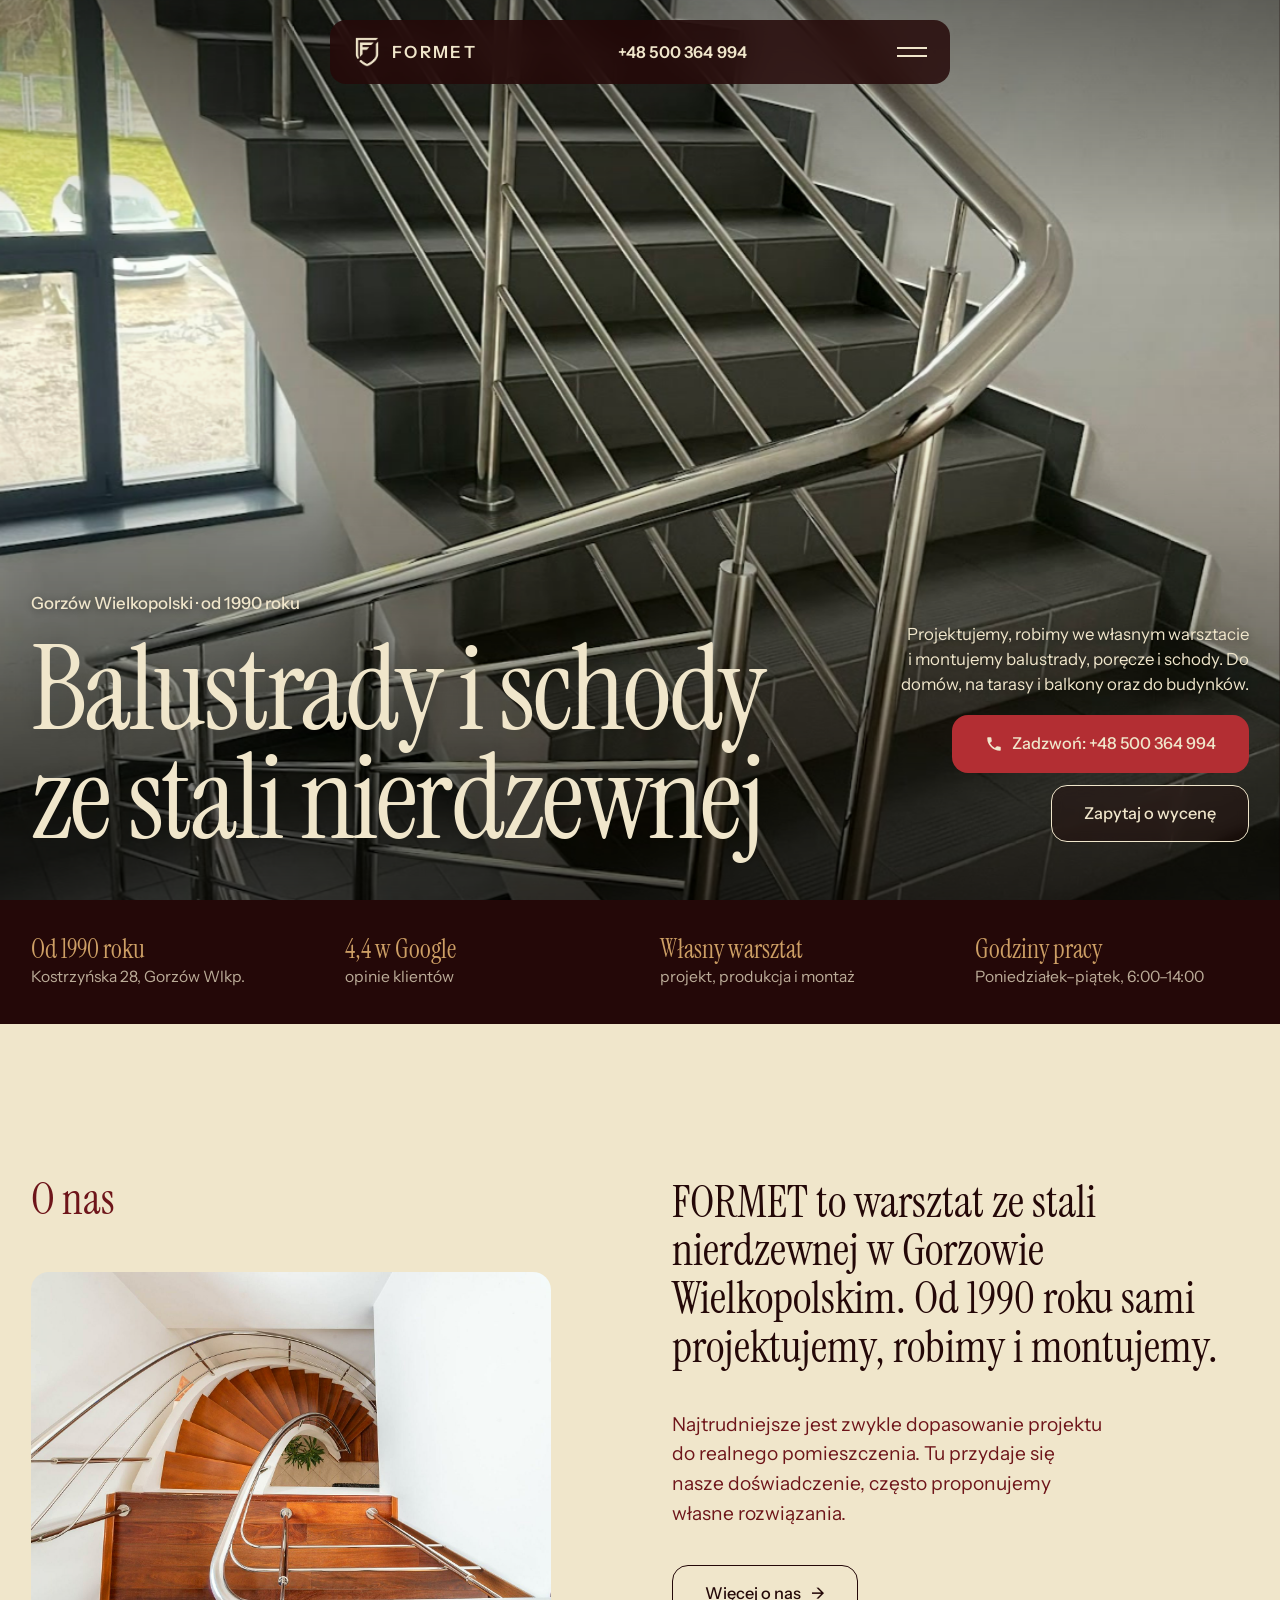
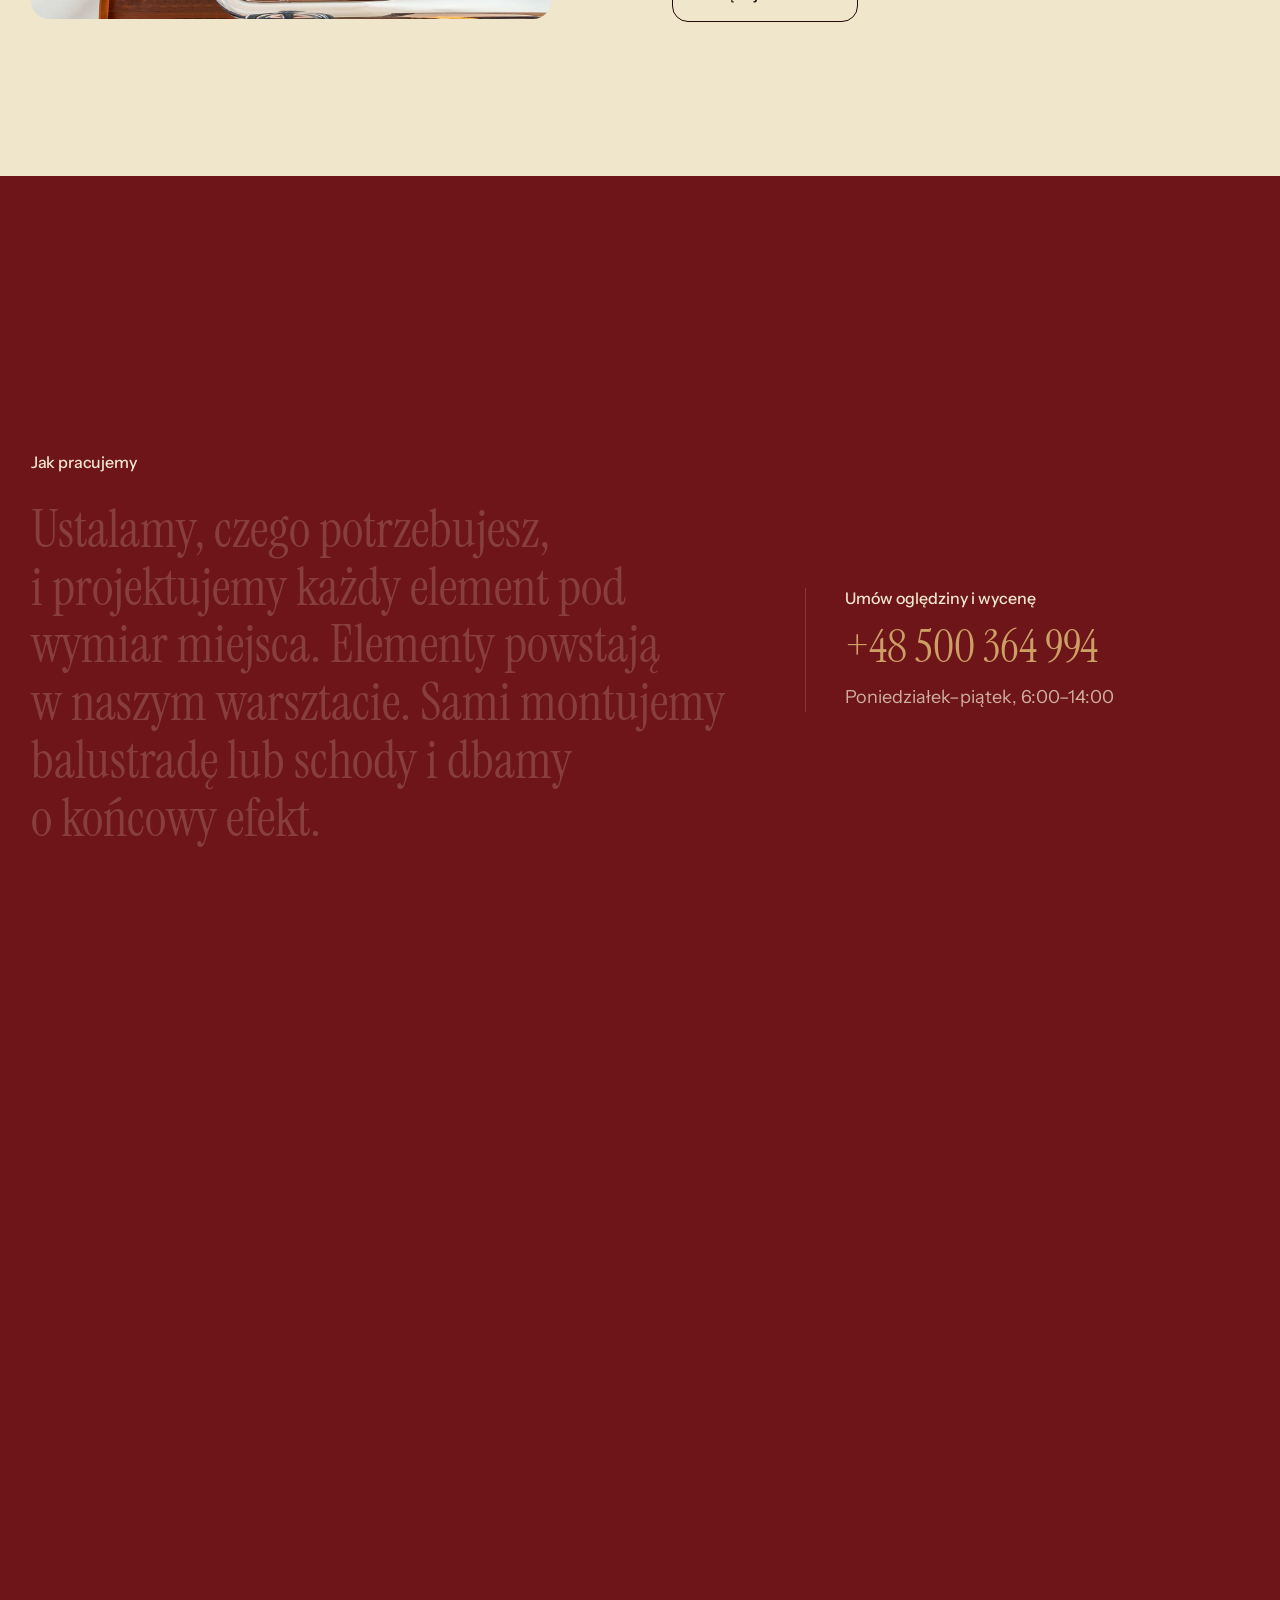
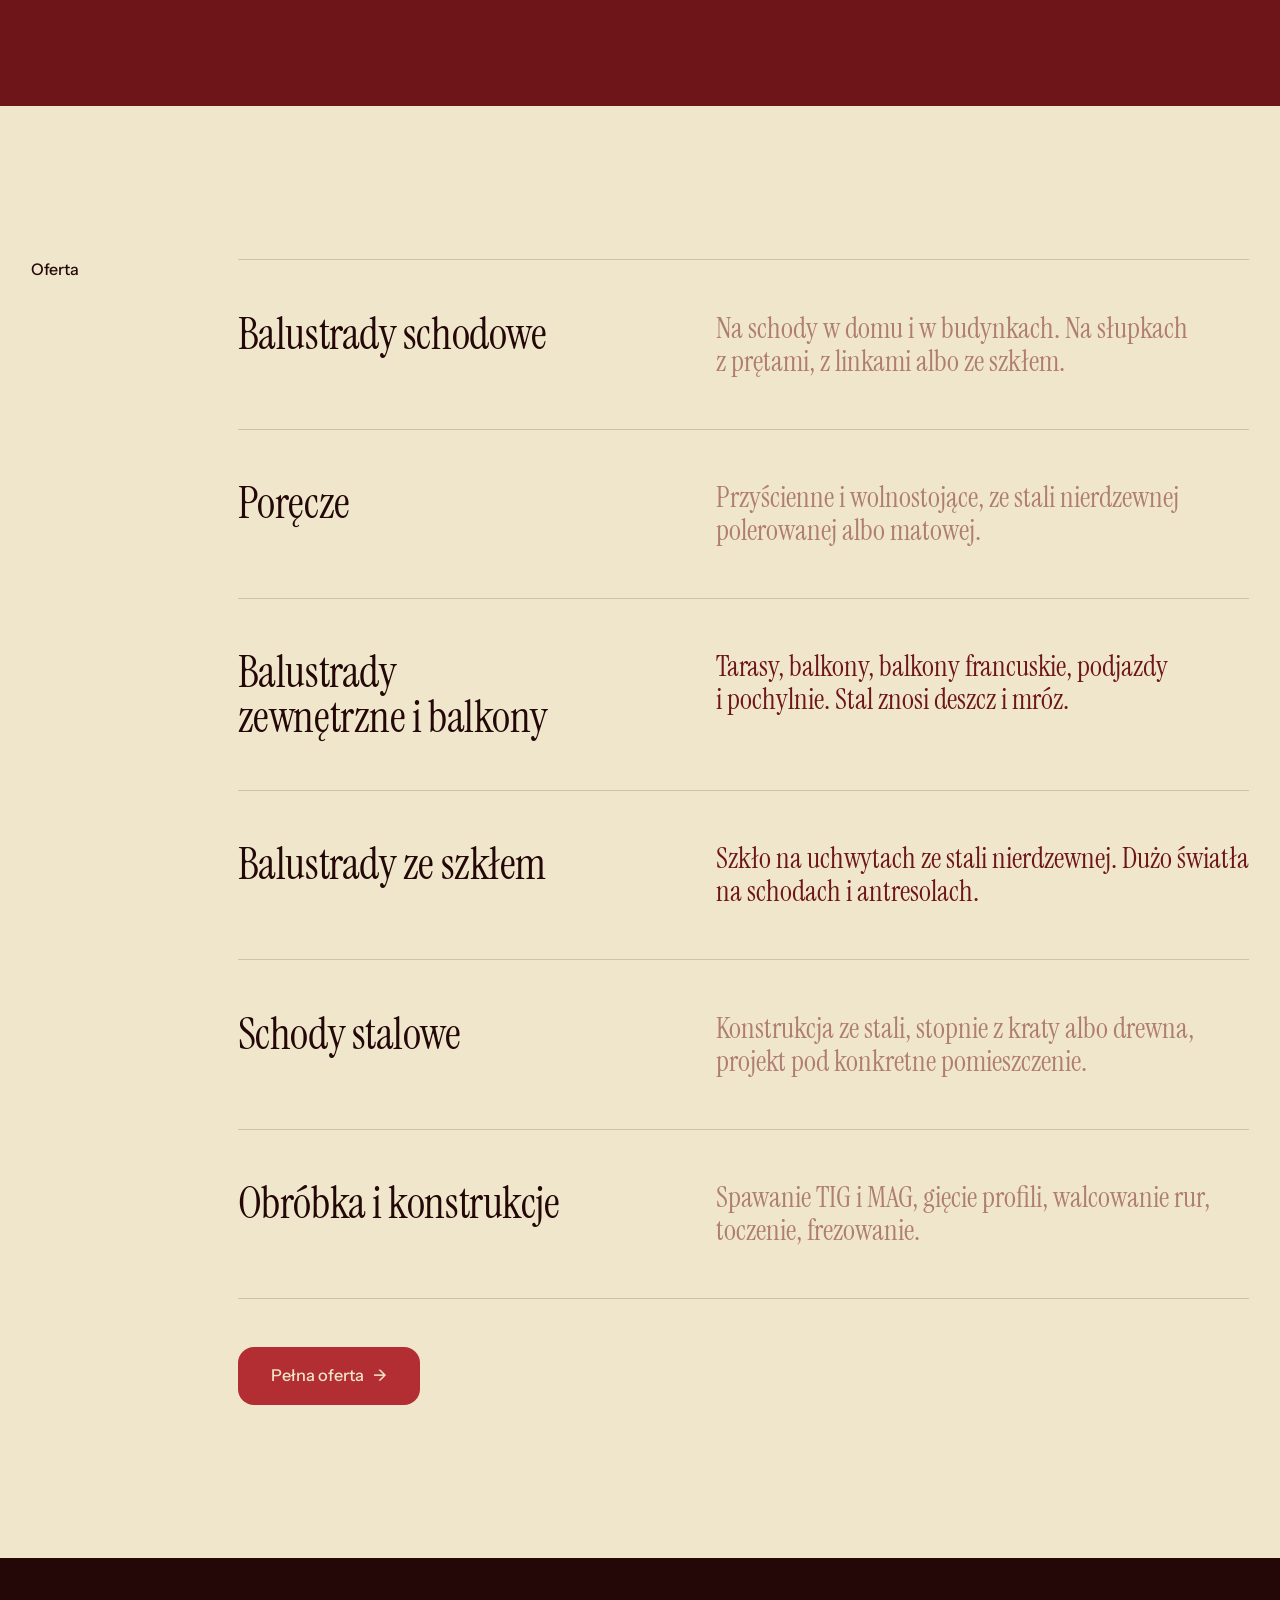
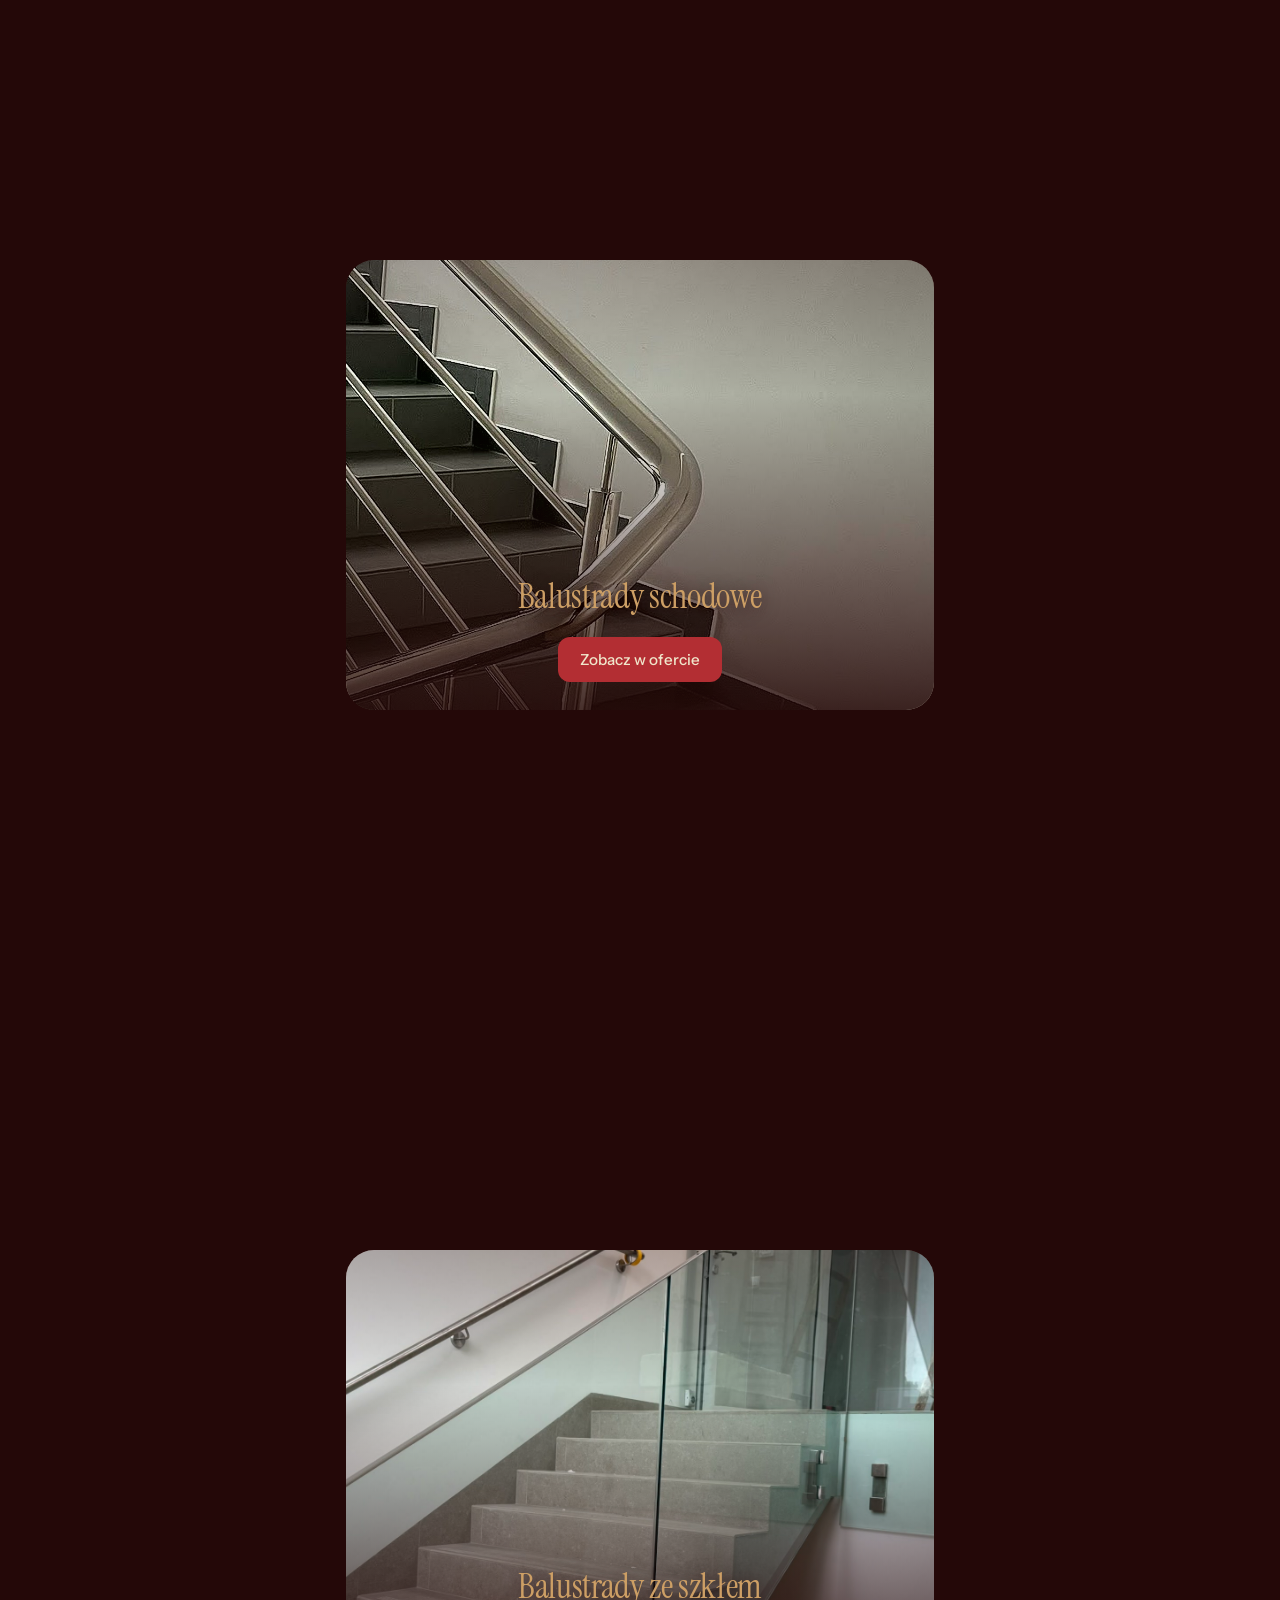
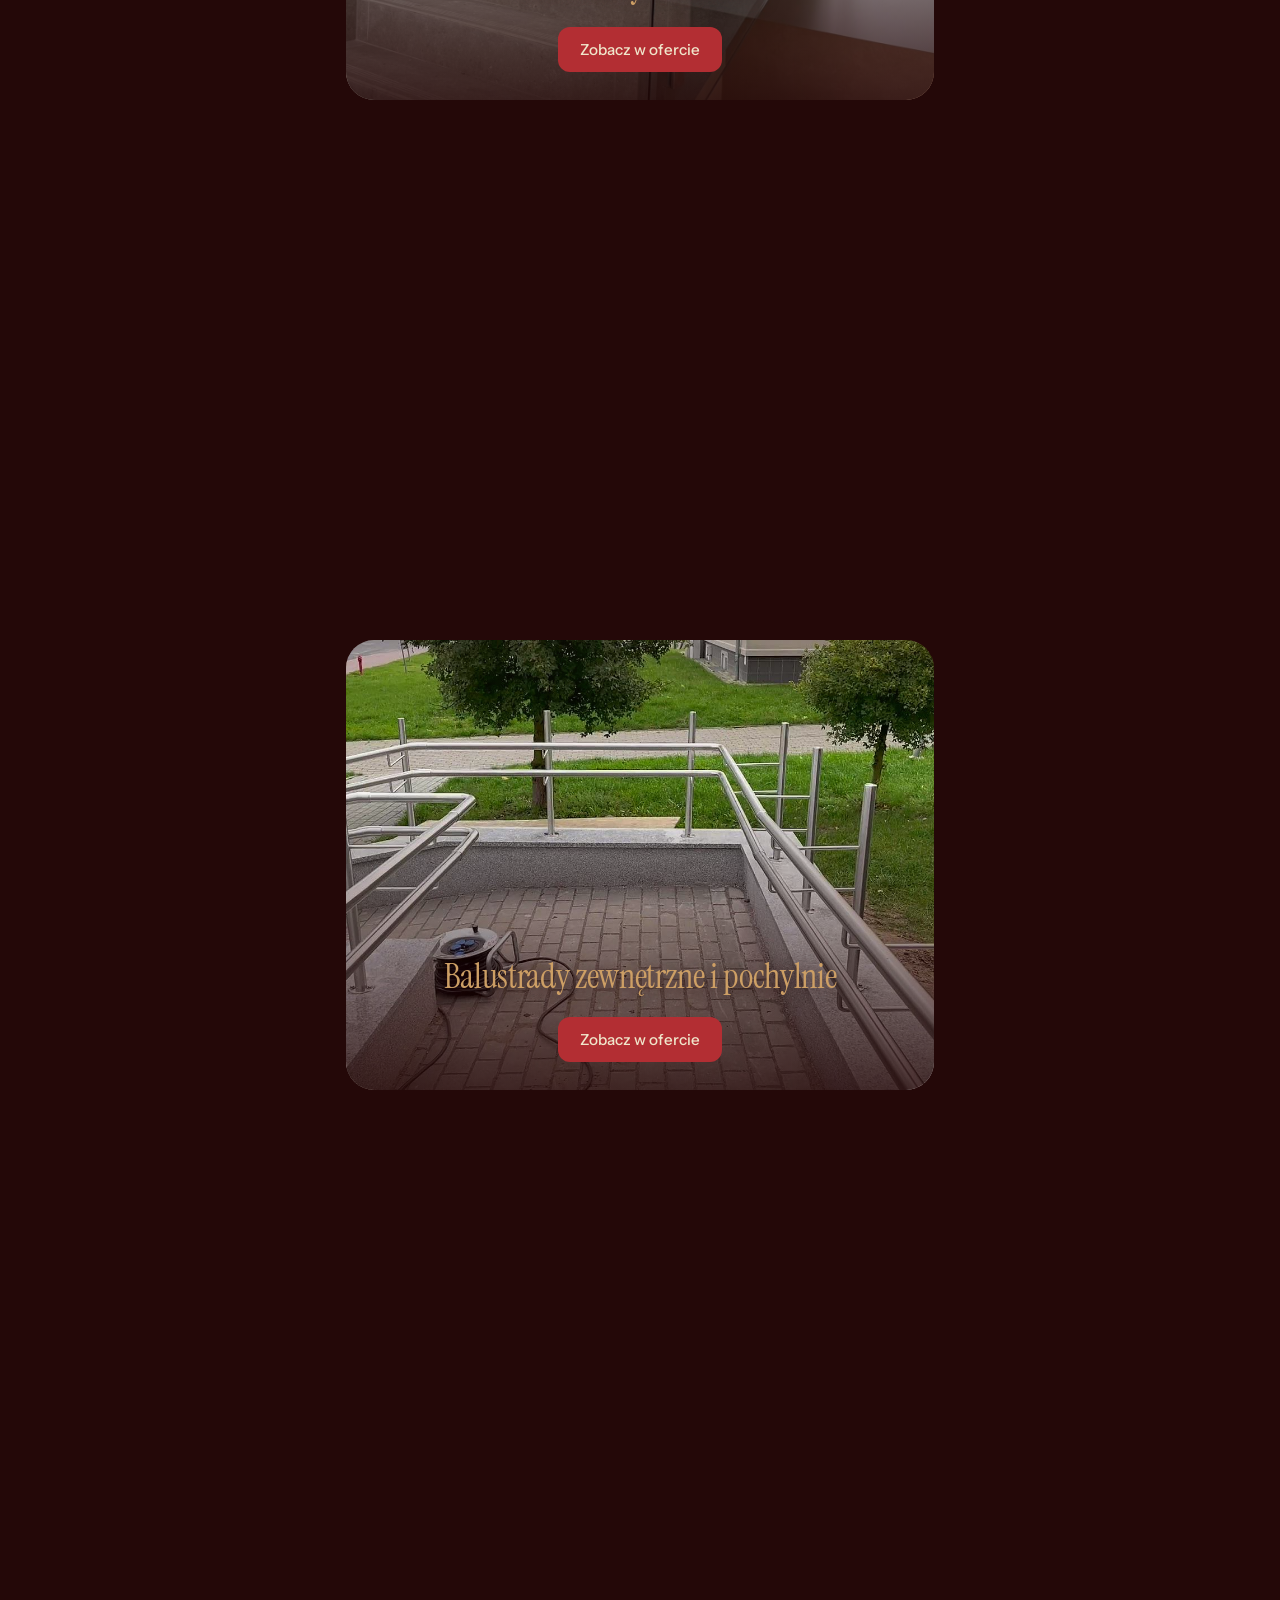
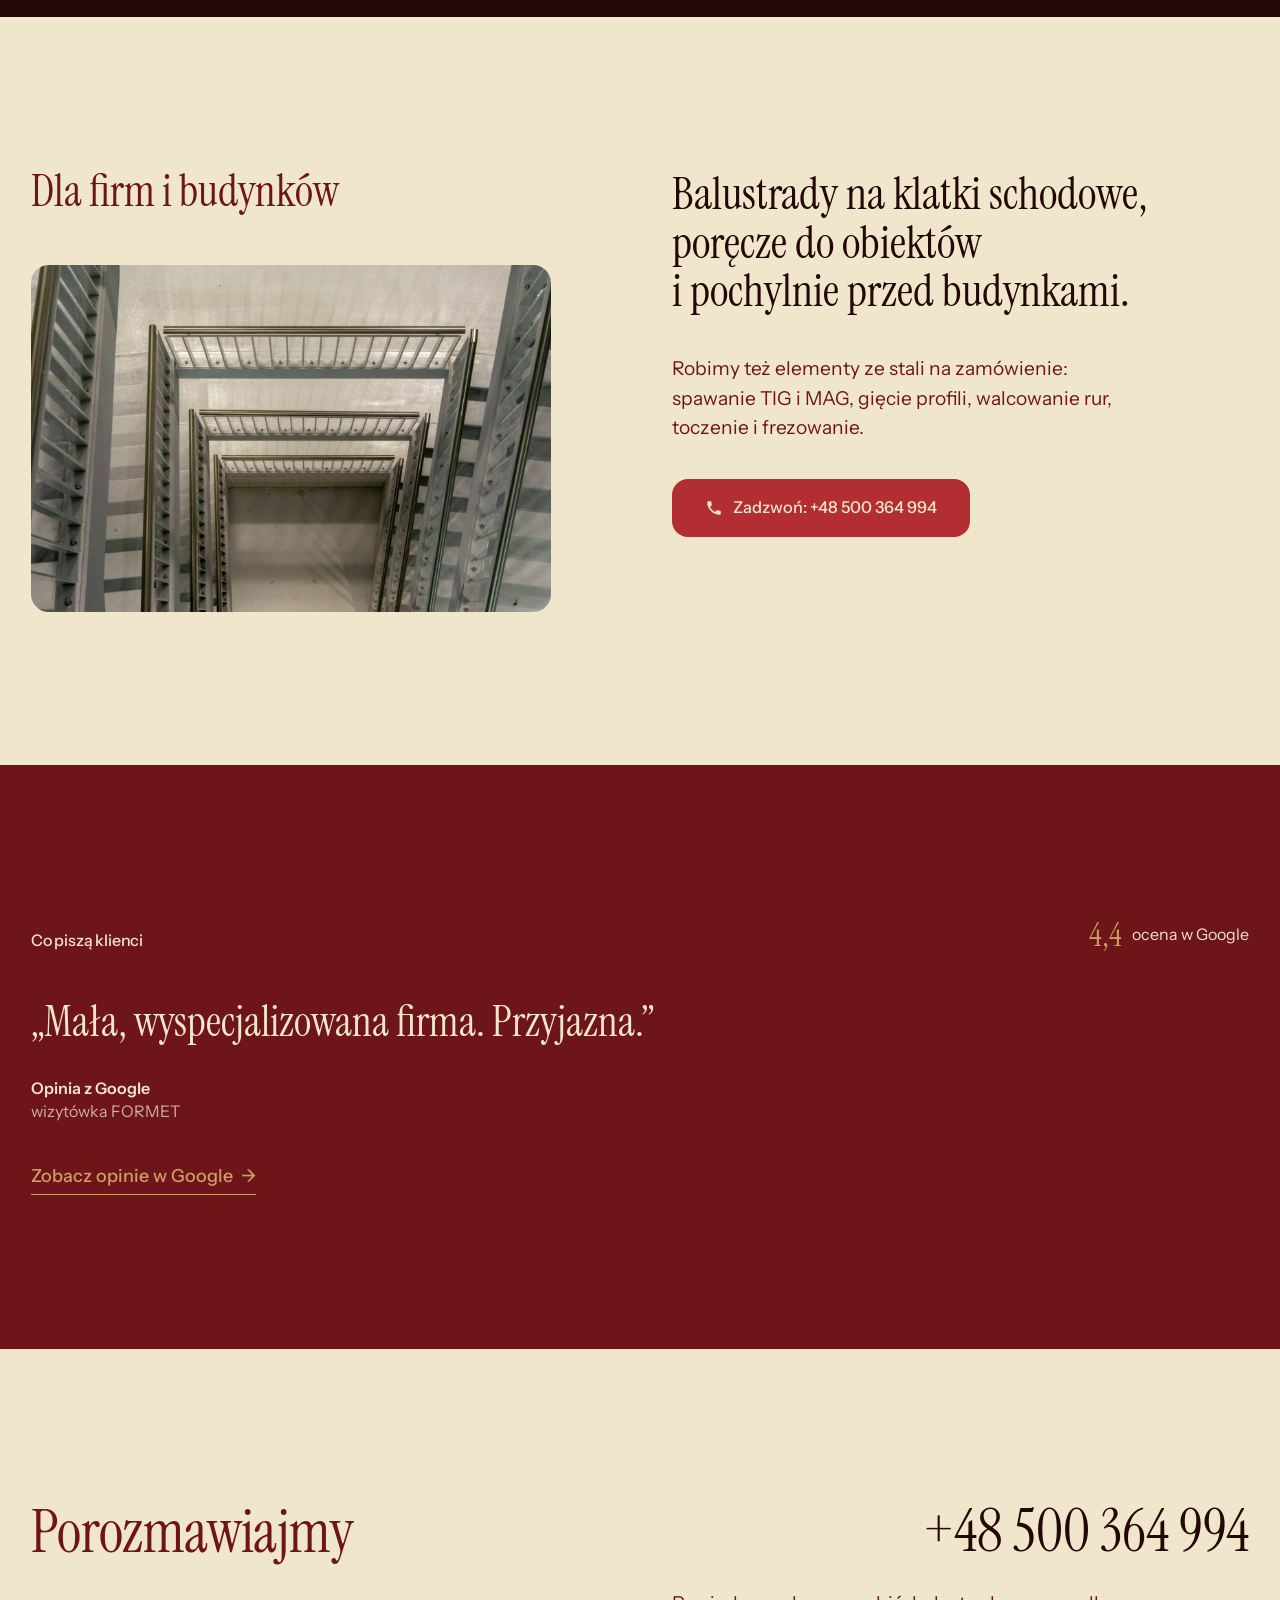
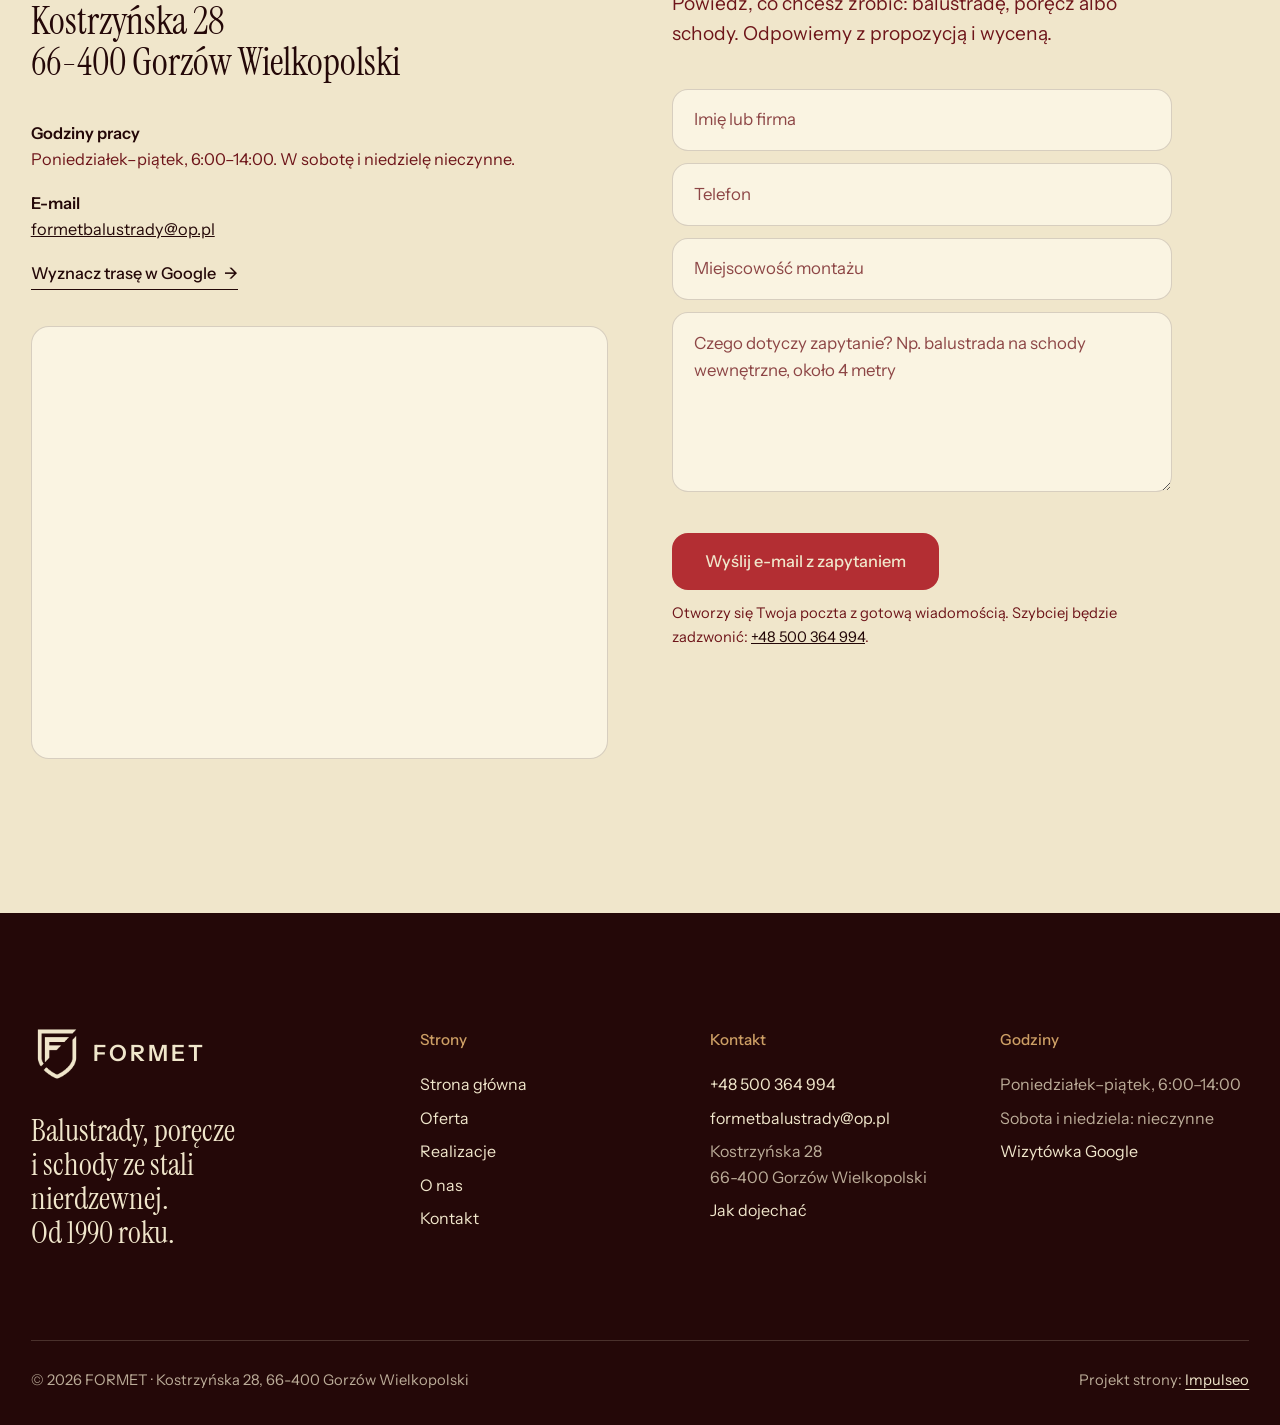
==== commit db8c6e3c: "Demo przebudowane na wzór thefitouter.com, paleta Cacao/Bordeaux/Carmine/Brass/Bone (60-30-10), jak " ====
--- a/index.html
+++ b/index.html
@@ -3,192 +3,224 @@
 <head>
 <meta charset="UTF-8">
 <meta name="viewport" content="width=device-width, initial-scale=1.0">
-<title>FORMET - Balustrady i schody ze stali nierdzewnej · Gorzów Wielkopolski</title>
-<meta name="description" content="FORMET z Gorzowa Wielkopolskiego - balustrady, poręcze i schody ze stali nierdzewnej na wymiar. Projekt, produkcja we własnym warsztacie i montaż. Od 1990 roku. Zadzwoń.">
-<link rel="canonical" href="https://kris20032.github.io/formet/">
+<title>FORMET - balustrady i schody ze stali nierdzewnej · Gorzów Wielkopolski</title>
+<meta name="description" content="FORMET z Gorzowa Wielkopolskiego - balustrady, poręcze i schody ze stali nierdzewnej na wymiar. Projekt, produkcja we własnym warsztacie i montaż. Od 1990 roku.">
+<link rel="canonical" href="https://impulseo-pl.github.io/formet/">
 <meta name="robots" content="noindex, nofollow">
+<meta name="theme-color" content="#240808">
 <meta property="og:type" content="website">
 <meta property="og:locale" content="pl_PL">
 <meta property="og:site_name" content="FORMET">
-<meta property="og:title" content="FORMET - Balustrady i schody ze stali nierdzewnej · Gorzów Wielkopolski">
-<meta property="og:description" content="FORMET z Gorzowa Wielkopolskiego - balustrady, poręcze i schody ze stali nierdzewnej na wymiar. Projekt, produkcja we własnym warsztacie i montaż. Od 1990 roku. Zadzwoń.">
-<meta property="og:url" content="https://kris20032.github.io/formet/">
-<meta property="og:image" content="https://kris20032.github.io/formet/img/og.jpg">
+<meta property="og:title" content="FORMET - balustrady i schody ze stali nierdzewnej · Gorzów Wielkopolski">
+<meta property="og:description" content="FORMET z Gorzowa Wielkopolskiego - balustrady, poręcze i schody ze stali nierdzewnej na wymiar. Projekt, produkcja we własnym warsztacie i montaż. Od 1990 roku.">
+<meta property="og:url" content="https://impulseo-pl.github.io/formet/">
+<meta property="og:image" content="https://impulseo-pl.github.io/formet/img/og.jpg">
 <meta property="og:image:width" content="1200">
 <meta property="og:image:height" content="630">
 <meta name="twitter:card" content="summary_large_image">
-<script type="application/ld+json">{"@context": "https://schema.org", "@type": "LocalBusiness", "name": "FORMET", "url": "https://kris20032.github.io/formet/", "telephone": "+48500364994", "image": "https://kris20032.github.io/formet/img/og.jpg", "areaServed": "Gorzów Wielkopolski", "sameAs": ["https://www.google.com/maps/place/?q=place_id:ChIJh7PvsQkfB0cRD2A2VZlxdVI"]}</script>
+<link rel="icon" href="img/logo.png">
+<script type="application/ld+json">{"@context": "https://schema.org", "@type": "HomeAndConstructionBusiness", "name": "FORMET", "url": "https://impulseo-pl.github.io/formet/", "telephone": "+48500364994", "email": "formetbalustrady@op.pl", "image": "https://impulseo-pl.github.io/formet/img/og.jpg", "address": {"@type": "PostalAddress", "streetAddress": "Kostrzyńska 28", "postalCode": "66-400", "addressLocality": "Gorzów Wielkopolski", "addressCountry": "PL"}, "openingHoursSpecification": [{"@type": "OpeningHoursSpecification", "dayOfWeek": ["Monday", "Tuesday", "Wednesday", "Thursday", "Friday"], "opens": "06:00", "closes": "14:00"}], "areaServed": "Gorzów Wielkopolski", "foundingDate": "1990", "sameAs": ["https://www.google.com/maps/place/?q=place_id:ChIJh7PvsQkfB0cRD2A2VZlxdVI"]}</script>
+<script>document.documentElement.classList.add('js')</script>
+<link rel="preload" as="image" href="img/hero.jpg" fetchpriority="high">
 <link rel="preconnect" href="https://fonts.googleapis.com">
 <link rel="preconnect" href="https://fonts.gstatic.com" crossorigin>
-<link href="https://fonts.googleapis.com/css2?family=Space+Grotesk:wght@500;600;700&family=DM+Sans:opsz,wght@9..40,400;9..40,500;9..40,600&display=swap" rel="stylesheet">
-<link rel="stylesheet" href="assets/styles.css?v=abe8d98e">
+<link href="https://fonts.googleapis.com/css2?family=Instrument+Sans:wght@400..600&family=Instrument+Serif&display=swap" rel="stylesheet">
+<link rel="stylesheet" href="assets/styles.css?v=20261118a">
+<script src="assets/lenis.min.js?v=1.1.20" defer></script>
+<script src="assets/main.js?v=20261118a" defer></script>
 </head>
 <body>
-
-<header class="nav">
-  <div class="wrap nav-inner">
-    <a class="brand brand-has-logo" href="index.html"><img class="brand-logo" src="img/logo.png" alt="FORMET" width="295" height="297" decoding="async"></a>
-    <nav class="nav-links">
+<a class="skip" href="#tresc">Przejdź do treści</a>
+<header class="pill">
+  <a class="pill-logo" href="index.html" aria-label="FORMET - strona główna"><img class="mark" src="img/logo-jasne.png" width="295" height="297" alt=""><span class="word">FORMET</span></a>
+  <a class="pill-phone" href="tel:+48500364994">+48 500 364 994</a>
+  <button class="burger" type="button" aria-expanded="false" aria-controls="menu" aria-label="Otwórz menu"><i></i><i></i></button>
+</header>
+<div class="menu" id="menu" aria-hidden="true">
+  <div class="menu-grid">
+    <nav class="menu-links" aria-label="Menu główne">
+      <a href="index.html" aria-current="page">Strona główna</a>
       <a href="oferta.html">Oferta</a>
       <a href="realizacje.html">Realizacje</a>
-      <a href="o-nas.html">O nas</a>
+      <a href="o-nas.html">O nas</a>
       <a href="kontakt.html">Kontakt</a>
-      <a href="tel:+48500364994" class="btn btn-accent">Zadzwoń +48 500 364 994</a>
     </nav>
-    <button class="nav-toggle" aria-label="Menu"><span></span><span></span><span></span></button>
-  </div>
-</header>
-
-<main>
-<section class="hero-fach">
-  <img class="hf-photo" src="img/hero.jpg" fetchpriority="high" data-rotate="img/g1.jpg|img/g2.jpg" alt="FORMET" width="1552" height="844">
-  <div class="hf-panel">
-    <div class="hf-inner">
-      <span class="hf-kicker">Stal nierdzewna · Gorzów Wielkopolski · od 1990</span>
-      <h1 class="hf-title">Balustrady i schody <em>ze stali nierdzewnej</em></h1>
-      <p class="hf-lead">Projektujemy, robimy we własnym warsztacie i montujemy balustrady, poręcze i schody ze stali. Do domów, na tarasy i balkony oraz do budynków.</p>
-      <a class="hf-phone" href="tel:+48500364994"><span class="hf-phone-lab">Zadzwoń teraz</span><span class="hf-phone-num"><svg class="ico-tel" width="16" height="16" viewBox="0 0 24 24" fill="none" aria-hidden="true"><path d="M6.6 10.8a15.5 15.5 0 0 0 6.6 6.6l2.2-2.2a1 1 0 0 1 1-.24 11.4 11.4 0 0 0 3.6.58 1 1 0 0 1 1 1V20a1 1 0 0 1-1 1A17 17 0 0 1 3 4a1 1 0 0 1 1-1h3.5a1 1 0 0 1 1 1c0 1.25.2 2.46.58 3.6a1 1 0 0 1-.25 1l-2.23 2.2Z" fill="currentColor"/></svg> +48 500 364 994</span></a>
-      <div class="hf-actions">
-        <a href="kontakt.html" class="btn btn-accent">Zadzwoń teraz <span class="arr">→</span></a>
-        <a href="tel:+48500364994" class="btn btn-ghost hf-ghost">Zadzwoń +48 500 364 994</a>
-      </div>
-      <div class="hf-trust"><svg class="ico-star" width="14" height="14" viewBox="0 0 24 24" style="vertical-align:-2px" aria-hidden="true"><path d="M12 2.8l2.85 5.8 6.4.93-4.63 4.5 1.1 6.37L12 17.4l-5.72 3 1.1-6.37-4.63-4.5 6.4-.93L12 2.8Z" fill="currentColor"/></svg> Ocena 4,4 w Google · od 1990</div>
-    </div>
-  </div>
-</section>
-<section class="fach-promise">
+    <div class="menu-side">
+      <div><b>Telefon</b><a href="tel:+48500364994">+48 500 364 994</a></div>
+      <div><b>Warsztat</b>Kostrzyńska 28, 66-400 Gorzów Wielkopolski</div>
+      <div><b>Godziny</b>Poniedziałek–piątek, 6:00–14:00</div>
+    </div>
+  </div>
+</div>
+<main id="tresc">
+<section class="hero">
+  <img class="hero-img" src="img/hero.jpg" width="1552" height="844" alt="Nierdzewna balustrada na klatce schodowej, realizacja FORMET" fetchpriority="high">
+  <div class="hero-in">
+    <div>
+      <p class="hero-kicker">Gorzów Wielkopolski · od&nbsp;1990 roku</p>
+      <h1>Balustrady i&nbsp;schody ze stali nierdzewnej</h1>
+    </div>
+    <div class="hero-side">
+      <p>Projektujemy, robimy we własnym warsztacie i&nbsp;montujemy balustrady, poręcze i&nbsp;schody. Do domów, na tarasy i&nbsp;balkony oraz do budynków.</p>
+      <div class="btn-row">
+        <a class="btn btn-main hero-call" href="tel:+48500364994"><svg class="ico" viewBox="0 0 24 24" fill="none" aria-hidden="true"><path d="M6.6 10.8a15.5 15.5 0 0 0 6.6 6.6l2.2-2.2a1 1 0 0 1 1-.24 11.4 11.4 0 0 0 3.6.58 1 1 0 0 1 1 1V20a1 1 0 0 1-1 1A17 17 0 0 1 3 4a1 1 0 0 1 1-1h3.5a1 1 0 0 1 1 1c0 1.25.2 2.45.57 3.57a1 1 0 0 1-.25 1L6.6 10.8Z" fill="currentColor"/></svg>Zadzwoń: +48 500 364 994</a>
+        <a class="btn btn-line btn-on-photo" href="#formularz">Zapytaj o&nbsp;wycenę</a>
+      </div>
+    </div>
+  </div>
+</section>
+
+<section class="facts cacao dark" aria-label="Najważniejsze informacje">
+  <ul class="wrap facts-list">
+    <li><b>Od 1990 roku</b>Kostrzyńska 28, Gorzów Wlkp.</li>
+    <li><b>4,4 w&nbsp;Google</b>opinie klientów</li>
+    <li><b>Własny warsztat</b>projekt, produkcja i&nbsp;montaż</li>
+    <li><b>Godziny pracy</b>Poniedziałek–piątek, 6:00–14:00</li>
+  </ul>
+</section>
+
+<section class="sec bone" id="o-nas">
+  <div class="wrap about">
+    <div class="about-left up">
+      <p class="label-serif">O&nbsp;nas</p>
+      <figure class="about-fig"><img src="img/g8.jpg" width="1600" height="1068" alt="Schody kręcone z&nbsp;nierdzewną balustradą, realizacja FORMET" loading="lazy"></figure>
+    </div>
+    <div class="about-right up">
+      <p class="statement">FORMET to warsztat ze stali nierdzewnej w&nbsp;Gorzowie Wielkopolskim. Od&nbsp;1990&nbsp;roku sami projektujemy, robimy i&nbsp;montujemy.</p>
+      <p class="lead">Najtrudniejsze jest zwykle dopasowanie projektu do realnego pomieszczenia. Tu przydaje się nasze doświadczenie, często proponujemy własne rozwiązania.</p>
+      <div class="btn-row"><a class="btn btn-line" href="o-nas.html">Więcej o&nbsp;nas <span aria-hidden="true">→</span></a></div>
+    </div>
+  </div>
+</section>
+
+<section class="reveal-sec bordeaux dark" aria-labelledby="jak">
+  <div class="reveal-stick">
+    <div class="reveal-main">
+      <h2 class="label" id="jak">Jak pracujemy</h2>
+      <p class="reveal-text">Ustalamy, czego potrzebujesz, i&nbsp;projektujemy każdy element pod wymiar miejsca. Elementy powstają w&nbsp;naszym warsztacie. Sami montujemy balustradę lub schody i&nbsp;dbamy o&nbsp;końcowy efekt.</p>
+    </div>
+    <aside class="reveal-aside">
+      <p class="label">Umów oględziny i&nbsp;wycenę</p>
+      <a class="reveal-phone" href="tel:+48500364994">+48 500 364 994</a>
+      <p>Poniedziałek–piątek, 6:00–14:00</p>
+    </aside>
+  </div>
+</section>
+
+<section class="sec bone" id="oferta">
+  <div class="wrap svc">
+    <h2 class="label">Oferta</h2>
+    <div>
+      <div class="svc-list">
+      <a class="svc-row" href="oferta.html#schodowe"><h3>Balustrady schodowe</h3><p>Na schody w&nbsp;domu i&nbsp;w&nbsp;budynkach. Na słupkach z&nbsp;prętami, z&nbsp;linkami albo ze szkłem.</p></a>
+      <a class="svc-row" href="oferta.html#porecze"><h3>Poręcze</h3><p>Przyścienne i&nbsp;wolnostojące, ze stali nierdzewnej polerowanej albo matowej.</p></a>
+      <a class="svc-row" href="oferta.html#zewnetrzne"><h3>Balustrady zewnętrzne i&nbsp;balkony</h3><p>Tarasy, balkony, balkony francuskie, podjazdy i&nbsp;pochylnie. Stal znosi deszcz i&nbsp;mróz.</p></a>
+      <a class="svc-row" href="oferta.html#szklo"><h3>Balustrady ze szkłem</h3><p>Szkło na uchwytach ze stali nierdzewnej. Dużo światła na schodach i&nbsp;antresolach.</p></a>
+      <a class="svc-row" href="oferta.html#schody"><h3>Schody stalowe</h3><p>Konstrukcja ze stali, stopnie z&nbsp;kraty albo drewna, projekt pod konkretne pomieszczenie.</p></a>
+      <a class="svc-row" href="oferta.html#obrobka"><h3>Obróbka i&nbsp;konstrukcje</h3><p>Spawanie TIG i&nbsp;MAG, gięcie profili, walcowanie rur, toczenie, frezowanie.</p></a>
+      </div>
+      <div class="svc-foot"><a class="btn btn-main" href="oferta.html">Pełna oferta <span aria-hidden="true">→</span></a></div>
+    </div>
+  </div>
+</section>
+
+<section class="cards cacao dark" aria-label="Nasze realizacje">
+  <div class="card-wrap"><div class="card-stick">
+    <a class="card" href="oferta.html#schodowe"><img src="img/g4.jpg" width="1680" height="943" alt="Nierdzewny pochwyt balustrady na zakręcie schodów" decoding="async"><span class="card-in"><h3>Balustrady schodowe</h3><span class="btn btn-main btn-sm">Zobacz w&nbsp;ofercie</span></span></a>
+  </div></div>
+  <div class="card-wrap"><div class="card-stick">
+    <a class="card" href="oferta.html#szklo"><img src="img/g2.jpg" width="1544" height="1140" alt="Balustrada ze szkłem i&nbsp;nierdzewną poręczą przy schodach" loading="lazy" decoding="async"><span class="card-in"><h3>Balustrady ze szkłem</h3><span class="btn btn-main btn-sm">Zobacz w&nbsp;ofercie</span></span></a>
+  </div></div>
+  <div class="card-wrap"><div class="card-stick">
+    <a class="card" href="oferta.html#zewnetrzne"><img src="img/g3.jpg" width="1600" height="900" alt="Nierdzewna balustrada przy pochylni przed budynkiem" loading="lazy" decoding="async"><span class="card-in"><h3>Balustrady zewnętrzne i&nbsp;pochylnie</h3><span class="btn btn-main btn-sm">Zobacz w&nbsp;ofercie</span></span></a>
+  </div></div>
+</section>
+
+<section class="sec bone" id="obiekty">
+  <div class="wrap about">
+    <div class="about-left up">
+      <p class="label-serif">Dla firm i&nbsp;budynków</p>
+      <figure class="about-fig"><img src="img/g9.jpg" width="1548" height="1008" alt="Nierdzewna balustrada na klatce schodowej budynku, widok z&nbsp;góry" loading="lazy"></figure>
+    </div>
+    <div class="about-right up">
+      <p class="statement">Balustrady na klatki schodowe, poręcze do obiektów i&nbsp;pochylnie przed budynkami.</p>
+      <p class="lead">Robimy też elementy ze stali na zamówienie: spawanie TIG i&nbsp;MAG, gięcie profili, walcowanie rur, toczenie i&nbsp;frezowanie.</p>
+      <div class="btn-row"><a class="btn btn-main" href="tel:+48500364994"><svg class="ico" viewBox="0 0 24 24" fill="none" aria-hidden="true"><path d="M6.6 10.8a15.5 15.5 0 0 0 6.6 6.6l2.2-2.2a1 1 0 0 1 1-.24 11.4 11.4 0 0 0 3.6.58 1 1 0 0 1 1 1V20a1 1 0 0 1-1 1A17 17 0 0 1 3 4a1 1 0 0 1 1-1h3.5a1 1 0 0 1 1 1c0 1.25.2 2.45.57 3.57a1 1 0 0 1-.25 1L6.6 10.8Z" fill="currentColor"/></svg>Zadzwoń: +48 500 364 994</a></div>
+    </div>
+  </div>
+</section>
+
+<section class="sec bordeaux dark" id="opinie">
   <div class="wrap">
-    <ul class="fp-row reveal"><li>Projekt i produkcja u nas</li><li>Montaż na miejscu</li><li>W stali od 1990 roku</li></ul>
-  </div>
-</section>
-<section class="gateways-band">
+    <div class="quotes-head">
+      <h2 class="label">Co piszą klienci</h2>
+      <a class="rating" href="https://www.google.com/maps/place/?q=place_id:ChIJh7PvsQkfB0cRD2A2VZlxdVI" target="_blank" rel="noopener"><b>4,4</b><span>ocena w&nbsp;Google</span></a>
+    </div>
+    <div class="quote-stage quote-single">
+      <figure class="quote on"><blockquote>„Mała, wyspecjalizowana firma. Przyjazna.”</blockquote><figcaption><b>Opinia z&nbsp;Google</b><span>wizytówka FORMET</span></figcaption></figure>
+    </div>
+    <div class="quote-nav">
+      <a class="link" href="https://www.google.com/maps/place/?q=place_id:ChIJh7PvsQkfB0cRD2A2VZlxdVI" target="_blank" rel="noopener">Zobacz opinie w&nbsp;Google <span aria-hidden="true">→</span></a>
+    </div>
+  </div>
+</section>
+
+<section class="sec bone" id="kontakt">
+  <div class="wrap contact">
+    <div class="up">
+      <h2>Porozmawiajmy</h2>
+      <p class="big-addr">Kostrzyńska 28<br>66-400 Gorzów Wielkopolski</p>
+      <div class="contact-meta">
+        <p><b>Godziny pracy</b>Poniedziałek–piątek, 6:00–14:00. W&nbsp;sobotę i&nbsp;niedzielę nieczynne.</p>
+        <p><b>E-mail</b><a href="mailto:formetbalustrady@op.pl">formetbalustrady@op.pl</a></p>
+        <p><a class="link" href="https://www.google.com/maps/place/?q=place_id:ChIJh7PvsQkfB0cRD2A2VZlxdVI" target="_blank" rel="noopener">Wyznacz trasę w&nbsp;Google <span aria-hidden="true">→</span></a></p>
+      </div>
+      <div class="map"><iframe src="https://maps.google.com/maps?q=FORMET%2C%20Kostrzy%C5%84ska%2028%2C%2066-400%20Gorz%C3%B3w%20Wielkopolski&z=15&output=embed" title="Mapa dojazdu do FORMET, Kostrzyńska 28" loading="lazy" referrerpolicy="no-referrer-when-downgrade"></iframe></div>
+    </div>
+    <div class="contact-right up" id="formularz">
+      <a class="big-phone" href="tel:+48500364994">+48 500 364 994</a>
+      <p class="lead">Powiedz, co chcesz zrobić: balustradę, poręcz albo schody. Odpowiemy z&nbsp;propozycją i&nbsp;wyceną.</p>
+      <form class="form" action="mailto:formetbalustrady@op.pl" method="post" enctype="text/plain">
+        <label><span class="sr">Imię lub firma</span><input name="imie" type="text" placeholder="Imię lub firma" autocomplete="name" required></label>
+        <label><span class="sr">Telefon</span><input name="telefon" type="tel" placeholder="Telefon" autocomplete="tel" required></label>
+        <label><span class="sr">Miejscowość montażu</span><input name="miejscowosc" type="text" placeholder="Miejscowość montażu" autocomplete="address-level2"></label>
+        <label><span class="sr">Czego dotyczy zapytanie</span><textarea name="wiadomosc" placeholder="Czego dotyczy zapytanie? Np. balustrada na schody wewnętrzne, około 4 metry"></textarea></label>
+        <button class="btn btn-main" type="submit">Wyślij e-mail z&nbsp;zapytaniem</button>
+        <p class="form-note">Otworzy się Twoja poczta z&nbsp;gotową wiadomością. Szybciej będzie zadzwonić: <a href="tel:+48500364994">+48 500 364 994</a>.</p>
+      </form>
+    </div>
+  </div>
+</section>
+</main>
+<footer class="foot dark">
   <div class="wrap">
-    <div class="gateways">
-      <a href="oferta.html" class="gateway reveal"><img src="img/g3.jpg" alt="Balustrady schodowe" loading="lazy" width="1600" height="900" decoding="async"><span class="g-ttl">Balustrady schodowe</span></a>
-      <a href="oferta.html" class="gateway reveal"><img src="img/g4.jpg" alt="Poręcze" loading="lazy" width="1680" height="943" decoding="async"><span class="g-ttl">Poręcze</span></a>
-      <a href="oferta.html" class="gateway reveal"><img src="img/g5.jpg" alt="Balustrady zewnętrzne i balkony" loading="lazy" width="1626" height="878" decoding="async"><span class="g-ttl">Balustrady zewnętrzne i balkony</span></a>
-    </div>
-  </div>
-</section>
-<section class="proces proces-os fachowcy">
-  <div class="wrap proc-grid">
-    <div class="proc-side">
-      <div class="head reveal">
-        <span class="eyebrow">Jak pracujemy</span>
-        <h2>Wiesz, na czym stoisz - na każdym etapie</h2>
-        <p>Od pierwszego telefonu do odbioru roboty - krok po kroku.</p>
-      </div>
-      <div class="proc-count" aria-hidden="true"><span class="pc-cur">01</span><span class="pc-all">/ 03</span></div>
-      <div class="proc-bar" aria-hidden="true"><i></i></div>
-      <p class="proc-now" aria-hidden="true">Rozmowa i projekt</p>
-    </div>
-    <ol class="proces-line">
-      <li class="reveal"><span class="pno">01</span><h3>Rozmowa i projekt</h3><p>Ustalamy, czego potrzebujesz, i projektujemy każdy element pod wymiar miejsca.</p></li>
-      <li class="reveal"><span class="pno">02</span><h3>Produkcja</h3><p>Elementy powstają w naszym warsztacie: cięcie, gięcie, spawanie TIG i MAG, polerowanie.</p></li>
-      <li class="reveal"><span class="pno">03</span><h3>Montaż</h3><p>Sami montujemy balustradę lub schody i osobiście dbamy o końcowy efekt.</p></li>
-    </ol>
-  </div>
-</section>
-<section>
-  <div class="wrap">
-    <div class="head reveal">
-      <span class="eyebrow">Realizacje</span>
-      <h2>Nasze realizacje</h2>
-      <p>Balustrady nierdzewne, schody stalowe i szkło na klatkach schodowych. Tak wyglądają nasze prace na miejscu.</p>
-    </div>
-    <div class="gallery">
-      <div class="tile t-two3 reveal"><img src="img/g6.jpg" alt="FORMET" loading="lazy" width="1680" height="1260" decoding="async"></div>
-      <div class="tile t-third reveal"><img src="img/g7.jpg" alt="FORMET" loading="lazy" width="1680" height="1260" decoding="async"></div>
-      <div class="tile t-third reveal"><img src="img/g8.jpg" alt="FORMET" loading="lazy" width="1600" height="1068" decoding="async"></div>
-      <div class="tile t-third reveal"><img src="img/g9.jpg" alt="FORMET" loading="lazy" width="1548" height="1008" decoding="async"></div>
-      <div class="tile t-third reveal"><img src="img/g10.jpg" alt="FORMET" loading="lazy" width="1562" height="1030" decoding="async"></div>
-    </div>
-    <div style="margin-top:var(--space-7)" class="reveal"><a href="realizacje.html" class="btn btn-accent">Pełna galeria <span class="arr">→</span></a></div>
-  </div>
-</section>
-<section class="fach-uslugi">
-  <div class="wrap">
-    <div class="head reveal">
-      <span class="eyebrow">Co robimy</span>
-      <h2>Balustrady, schody i konstrukcje</h2>
-      <p>Zakres prac, jaki robimy najczęściej - pełny opis i wycenę znajdziesz niżej.</p>
-    </div>
-    <ul class="fu-list">
-      <li class="fu-row reveal"><div class="fu-name">Balustrady schodowe</div><div class="fu-desc">Balustrady na schody wewnątrz domu i w budynkach. Na słupkach z prętami, z linkami albo ze szkłem, robione pod Twoje schody.</div><a class="fu-cta" href="kontakt.html">Wycena <span class="arr">→</span></a></li>
-      <li class="fu-row reveal"><div class="fu-name">Poręcze</div><div class="fu-desc">Poręcze przyścienne i wolnostojące ze stali nierdzewnej polerowanej albo matowej.</div><a class="fu-cta" href="kontakt.html">Wycena <span class="arr">→</span></a></li>
-      <li class="fu-row reveal"><div class="fu-name">Balustrady zewnętrzne i balkony</div><div class="fu-desc">Tarasy, balkony, balkony francuskie, podjazdy i pochylnie. Stal nierdzewna dobrze znosi deszcz i mróz.</div><a class="fu-cta" href="kontakt.html">Wycena <span class="arr">→</span></a></li>
-      <li class="fu-row reveal"><div class="fu-name">Balustrady ze szkłem</div><div class="fu-desc">Szkło na uchwytach ze stali nierdzewnej. Daje dużo światła na schodach i antresolach, a trzyma pewnie.</div><a class="fu-cta" href="kontakt.html">Wycena <span class="arr">→</span></a></li>
-      <li class="fu-row reveal"><div class="fu-name">Schody stalowe</div><div class="fu-desc">Schody na konstrukcji ze stali, także ze stopniami z kraty albo drewna.</div><a class="fu-cta" href="kontakt.html">Wycena <span class="arr">→</span></a></li>
-      <li class="fu-row reveal"><div class="fu-name">Obróbka i konstrukcje</div><div class="fu-desc">Spawanie TIG i MAG, gięcie profili, walcowanie rur, toczenie, frezowanie i szlifowanie.</div><a class="fu-cta" href="kontakt.html">Wycena <span class="arr">→</span></a></li>
-    </ul>
-    <div style="margin-top:var(--space-7)" class="reveal"><a href="oferta.html" class="btn btn-ghost">Pełna oferta <span class="arr">→</span></a></div>
-  </div>
-</section>
-<section class="stopklatka" aria-hidden="true">
-  <div class="stk-bg" style="background-image:url(img/about.jpg)"></div>
-</section>
-<section class="opinie">
-  <div class="wrap">
-    <div class="head center reveal">
-      <span class="eyebrow">Opinie</span>
-      <h2>Co mówią klienci</h2>
-    </div>
-    <p class="op-meta reveal"><span class="g-badge"><svg class="gb-ico" viewBox="0 0 24 24" width="18" height="18" aria-hidden="true"><path fill="#4285F4" d="M22.56 12.25c0-.78-.07-1.53-.2-2.25H12v4.26h5.92c-.26 1.37-1.04 2.53-2.21 3.31v2.77h3.57c2.08-1.92 3.28-4.74 3.28-8.09z"/><path fill="#34A853" d="M12 23c2.97 0 5.46-.98 7.28-2.66l-3.57-2.77c-.98.66-2.23 1.06-3.71 1.06-2.86 0-5.29-1.93-6.16-4.53H2.18v2.84C3.99 20.53 7.7 23 12 23z"/><path fill="#FBBC05" d="M5.84 14.09c-.22-.66-.35-1.36-.35-2.09s.13-1.43.35-2.09V7.07H2.18C1.43 8.55 1 10.22 1 12s.43 3.45 1.18 4.93l2.85-2.22.81-.62z"/><path fill="#EA4335" d="M12 5.38c1.62 0 3.06.56 4.21 1.64l3.15-3.15C17.45 2.09 14.97 1 12 1 7.7 1 3.99 3.47 2.18 7.07l3.66 2.84c.87-2.6 3.3-4.53 6.16-4.53z"/></svg><b class="gb-ocena">4,4</b><svg class="gb-stars" viewBox="0 0 90 18" width="74" height="14.8" aria-hidden="true"><g fill="currentColor" opacity=".26"><path transform="translate(0,0)" d="M9 1.6l2.2 4.46 4.92.72-3.56 3.47.84 4.9L9 12.74l-4.4 2.31.84-4.9L1.88 6.68l4.92-.72L9 1.6Z"/><path transform="translate(18,0)" d="M9 1.6l2.2 4.46 4.92.72-3.56 3.47.84 4.9L9 12.74l-4.4 2.31.84-4.9L1.88 6.68l4.92-.72L9 1.6Z"/><path transform="translate(36,0)" d="M9 1.6l2.2 4.46 4.92.72-3.56 3.47.84 4.9L9 12.74l-4.4 2.31.84-4.9L1.88 6.68l4.92-.72L9 1.6Z"/><path transform="translate(54,0)" d="M9 1.6l2.2 4.46 4.92.72-3.56 3.47.84 4.9L9 12.74l-4.4 2.31.84-4.9L1.88 6.68l4.92-.72L9 1.6Z"/><path transform="translate(72,0)" d="M9 1.6l2.2 4.46 4.92.72-3.56 3.47.84 4.9L9 12.74l-4.4 2.31.84-4.9L1.88 6.68l4.92-.72L9 1.6Z"/></g><clipPath id="gs880"><rect x="0" y="0" width="79.2" height="18"/></clipPath><g fill="#FBBC04" clip-path="url(#gs880)"><path transform="translate(0,0)" d="M9 1.6l2.2 4.46 4.92.72-3.56 3.47.84 4.9L9 12.74l-4.4 2.31.84-4.9L1.88 6.68l4.92-.72L9 1.6Z"/><path transform="translate(18,0)" d="M9 1.6l2.2 4.46 4.92.72-3.56 3.47.84 4.9L9 12.74l-4.4 2.31.84-4.9L1.88 6.68l4.92-.72L9 1.6Z"/><path transform="translate(36,0)" d="M9 1.6l2.2 4.46 4.92.72-3.56 3.47.84 4.9L9 12.74l-4.4 2.31.84-4.9L1.88 6.68l4.92-.72L9 1.6Z"/><path transform="translate(54,0)" d="M9 1.6l2.2 4.46 4.92.72-3.56 3.47.84 4.9L9 12.74l-4.4 2.31.84-4.9L1.88 6.68l4.92-.72L9 1.6Z"/><path transform="translate(72,0)" d="M9 1.6l2.2 4.46 4.92.72-3.56 3.47.84 4.9L9 12.74l-4.4 2.31.84-4.9L1.88 6.68l4.92-.72L9 1.6Z"/></g></svg><span class="gb-txt">w Google</span></span></p>
-    <p class="op-meta reveal"><a class="op-google" href="https://www.google.com/maps/place/?q=place_id:ChIJh7PvsQkfB0cRD2A2VZlxdVI" target="_blank" rel="noopener"><svg class="op-g-ico" viewBox="0 0 24 24" width="17" height="17" aria-hidden="true"><path fill="#4285F4" d="M22.56 12.25c0-.78-.07-1.53-.2-2.25H12v4.26h5.92c-.26 1.37-1.04 2.53-2.21 3.31v2.77h3.57c2.08-1.92 3.28-4.74 3.28-8.09z"/><path fill="#34A853" d="M12 23c2.97 0 5.46-.98 7.28-2.66l-3.57-2.77c-.98.66-2.23 1.06-3.71 1.06-2.86 0-5.29-1.93-6.16-4.53H2.18v2.84C3.99 20.53 7.7 23 12 23z"/><path fill="#FBBC05" d="M5.84 14.09c-.22-.66-.35-1.36-.35-2.09s.13-1.43.35-2.09V7.07H2.18C1.43 8.55 1 10.22 1 12s.43 3.45 1.18 4.93l2.85-2.22.81-.62z"/><path fill="#EA4335" d="M12 5.38c1.62 0 3.06.56 4.21 1.64l3.15-3.15C17.45 2.09 14.97 1 12 1 7.7 1 3.99 3.47 2.18 7.07l3.66 2.84c.87-2.6 3.3-4.53 6.16-4.53z"/></svg><span>Zobacz opinie w Google</span><span class="arr">→</span></a></p>
-    <div class="opinie-grid">
-      <figure class="op-card reveal"><blockquote>Mała, wyspecjalizowana firma. Przyjazna.</blockquote><span class="op-autor">Opinia z Google</span></figure>
-    </div>
-  </div>
-</section>
-<section class="cta">
-  <div class="wrap">
-    <div class="reveal">
-      <span class="eyebrow">Współpraca</span>
-      <h2>Masz w planach balustradę albo schody?</h2>
-      <p>Odezwij się - umówimy oględziny i usłyszysz konkretną kwotę. Za darmo.</p>
-    </div>
-    <div class="cta-actions reveal">
-      <a href="kontakt.html" class="btn btn-light">Zadzwoń teraz <span class="arr">→</span></a>
-      <a href="tel:+48500364994" class="btn btn-ghost btn-ghost-cta">+48 500 364 994</a>
-    </div>
-  </div>
-</section>
-</main>
-
-<footer>
-  <div class="wrap">
-    <div class="foot-grid">
-      <div class="foot-brand">
-        <div class="name">FORMET</div>
-        <p>Projektujemy, robimy we własnym warsztacie i montujemy balustrady, poręcze i schody ze stali. Do domów, na tarasy i balkony oraz do budynków.</p>
-      </div>
-      <div class="foot-col">
-        <h4>Nawigacja</h4>
-        <a href="oferta.html">Oferta</a>
-        <a href="realizacje.html">Realizacje</a>
-        <a href="o-nas.html">O nas</a>
-        <a href="kontakt.html">Kontakt</a>
-      </div>
-      <div class="foot-col">
-        <h4>Kontakt</h4>
-        <a href="tel:+48500364994">+48 500 364 994</a>
-        <a href="mailto:formetbalustrady@op.pl">formetbalustrady@op.pl</a>
-        <p>Kostrzyńska 28, 66-400 Gorzów Wielkopolski</p>
-        <a href="https://www.google.com/maps/place/?q=place_id:ChIJh7PvsQkfB0cRD2A2VZlxdVI" target="_blank" rel="noopener">Jak dojechać →</a>
-      <div class="foot-soc">
-        <a class="soc" href="https://www.google.com/maps/place/?q=place_id:ChIJh7PvsQkfB0cRD2A2VZlxdVI" target="_blank" rel="noopener" aria-label="Google - FORMET"><svg viewBox="0 0 24 24" aria-hidden="true" focusable="false"><path d="M12.48 10.92v3.28h7.84c-.24 1.84-.853 3.187-1.787 4.133-1.147 1.147-2.933 2.4-6.053 2.4-4.827 0-8.6-3.893-8.6-8.72s3.773-8.72 8.6-8.72c2.6 0 4.507 1.027 5.907 2.347l2.307-2.307C18.747 1.44 16.133 0 12.48 0 5.867 0 .307 5.387.307 12s5.56 12 12.173 12c3.573 0 6.267-1.173 8.373-3.36 2.16-2.16 2.84-5.213 2.84-7.667 0-.76-.053-1.467-.173-2.053H12.48z" fill="currentColor"/></svg></a>
-      </div>
-      </div>
-    </div>
-    <div class="foot-bot">
-      <span>© 2026 FORMET</span>
-      <span>Projekt strony: <a class="foot-credit" href="https://impulseo.pl" target="_blank" rel="noopener">Impulseo</a></span>
+    <div class="foot-top">
+      <div>
+        <a class="foot-logo" href="index.html" aria-label="FORMET - strona główna"><img class="mark" src="img/logo-jasne.png" width="295" height="297" alt=""><span class="word">FORMET</span></a>
+        <p class="foot-claim">Balustrady, poręcze i&nbsp;schody ze stali nierdzewnej. Od&nbsp;1990 roku.</p>
+      </div>
+      <div><h4>Strony</h4><ul><li><a href="index.html">Strona główna</a></li><li><a href="oferta.html">Oferta</a></li><li><a href="realizacje.html">Realizacje</a></li><li><a href="o-nas.html">O nas</a></li><li><a href="kontakt.html">Kontakt</a></li></ul></div>
+      <div><h4>Kontakt</h4><ul>
+        <li><a href="tel:+48500364994">+48 500 364 994</a></li>
+        <li><a href="mailto:formetbalustrady@op.pl">formetbalustrady@op.pl</a></li>
+        <li>Kostrzyńska 28<br>66-400 Gorzów Wielkopolski</li>
+        <li><a href="https://www.google.com/maps/place/?q=place_id:ChIJh7PvsQkfB0cRD2A2VZlxdVI" target="_blank" rel="noopener">Jak dojechać</a></li>
+      </ul></div>
+      <div><h4>Godziny</h4><ul>
+        <li>Poniedziałek–piątek, 6:00–14:00</li>
+        <li>Sobota i&nbsp;niedziela: nieczynne</li>
+        <li><a href="https://www.google.com/maps/place/?q=place_id:ChIJh7PvsQkfB0cRD2A2VZlxdVI" target="_blank" rel="noopener">Wizytówka Google</a></li>
+      </ul></div>
+    </div>
+    <div class="foot-bottom">
+      <span>© 2026 FORMET · Kostrzyńska 28, 66-400 Gorzów Wielkopolski</span>
+      <span>Projekt strony: <a href="https://impulseo.pl" target="_blank" rel="noopener">Impulseo</a></span>
     </div>
   </div>
 </footer>
-<div class="sticky-call"><a class="sc-call" href="tel:+48500364994"><svg class="ico-tel" width="16" height="16" viewBox="0 0 24 24" fill="none" aria-hidden="true"><path d="M6.6 10.8a15.5 15.5 0 0 0 6.6 6.6l2.2-2.2a1 1 0 0 1 1-.24 11.4 11.4 0 0 0 3.6.58 1 1 0 0 1 1 1V20a1 1 0 0 1-1 1A17 17 0 0 1 3 4a1 1 0 0 1 1-1h3.5a1 1 0 0 1 1 1c0 1.25.2 2.46.58 3.6a1 1 0 0 1-.25 1l-2.23 2.2Z" fill="currentColor"/></svg> Zadzwoń</a><a class="sc-quote" href="kontakt.html">Zadzwoń teraz</a></div>
-<div class="demo-wazne" data-do="2026-11-24" data-cykl="3" hidden><svg class="dw-ico" width="13" height="13" viewBox="0 0 24 24" fill="none" aria-hidden="true"><circle cx="12" cy="12" r="8.6" stroke="currentColor" stroke-width="1.8"/><path d="M12 7.2V12l3.3 2" stroke="currentColor" stroke-width="1.8" stroke-linecap="round"/></svg><span class="dw-txt"></span></div>
-
-<script src="assets/main.js"></script>
+<div class="callbar">
+  <a class="btn btn-main" href="tel:+48500364994"><svg class="ico" viewBox="0 0 24 24" fill="none" aria-hidden="true"><path d="M6.6 10.8a15.5 15.5 0 0 0 6.6 6.6l2.2-2.2a1 1 0 0 1 1-.24 11.4 11.4 0 0 0 3.6.58 1 1 0 0 1 1 1V20a1 1 0 0 1-1 1A17 17 0 0 1 3 4a1 1 0 0 1 1-1h3.5a1 1 0 0 1 1 1c0 1.25.2 2.45.57 3.57a1 1 0 0 1-.25 1L6.6 10.8Z" fill="currentColor"/></svg>Zadzwoń</a>
+  <a class="btn btn-line" href="kontakt.html">Kontakt i&nbsp;dojazd</a>
+</div>
 </body>
 </html>
--- a/assets/styles.css
+++ b/assets/styles.css
@@ -1,1849 +1,360 @@
-/* ============================================================
-   STOLBASZ — premium, architektoniczny B2B fit-out
-   Jasna paleta, zero brązu. System wg premium-web-craft.
-   Projekt strony: Impulseo (impulseo.pl)
-   ============================================================ */
-
+/* FORMET - balustrady i schody ze stali nierdzewnej, Gorzów Wielkopolski. Projekt strony: Impulseo, 11.2026.
+   Układ wg thefitouter.com, paleta 60-30-10: Bone (tło) / Bordeaux + Cacao (sekcje, stopka) / Carmine + Brass (przyciski).
+   Kroje: Instrument Serif + Instrument Sans. */
 :root{
-  /* PALETA — jasna, architektoniczna, chłodna */
-  --paper:#F4F6F8;          /* główne tło */
-  --paper-2:#E7EBEF;        /* sekcje alternatywne (chłodny jasny szary) */
-  --paper-3:#E7EBEF;        /* delikatne wypełnienia */
-  --ink:#15212E;            /* tekst główny — chłodny grafit */
-  --ink-soft:#243443;       /* nagłówki drugorzędne */
-  --muted:#6B7785;          /* tekst poboczny */
-  --line:rgba(21,33,46,.12);/* hairline */
-  --accent:#E8A317;         /* stonowany petrol-slate — jedyny akcent */
-  --accent-d:#C9870C;
-  --accent-soft:rgba(232,163,23,.10);
-  --dark:#15212E;           /* sekcje ciemne (stopka/CTA) */
-
-  /* HOVER ZDJĘĆ — JEDEN standard dla całego silnika (decyzja K. 04.08.2026, artefakt z wariantami).
-     AKTUALNE (K.+Szymon 09.08.2026, wybór z artefaktu 6 wariantów): zoom 1.05 przy 1.4s -
-     przy tak długim czasie mocniejszy kadr NIE skacze, tylko „oddycha". Poprzedni standard
-     (1.02 / .55s z 04.08) odbierany jako dynamiczny i szybki.
-     Spoczynek lekko przygaszony, ale TYLKO tam, gdzie jest mysz (@media hover:hover) —
-     na telefonie zdjęcia zostają w pełnej jasności. */
-  --img-zoom:1.05;                   /* K.+Szymon 09.08: wariant F z artefaktu porównawczego */
-  --img-rest:brightness(.95) saturate(.99);
-  --img-hot:brightness(1.06) saturate(1.05);
-  --img-dur:1.4s;                    /* K.+Szymon 09.08 (wariant F): powoli = elegancko */
-  --img-ease:cubic-bezier(.16,.84,.44,1);  /* miękki ogon, efekt „oddychania" */
-
-  /* ODSTĘPY — skala 4/8 */
-  --space-1:4px; --space-2:8px; --space-3:12px; --space-4:16px; --space-5:24px;
-  --space-6:32px; --space-7:48px; --space-8:64px; --space-9:96px; --space-10:128px;
-
-  /* TYPOGRAFIA — fluid clamp() (skala podbita 16.07.2026: większe, czytelniejsze litery — uwaga Adama) */
-  --text-sm:clamp(.9rem,.87rem + .12vw,1rem);
-  --text-base:clamp(1.08rem,1.04rem + .18vw,1.2rem);
-  --text-lg:clamp(1.24rem,1.15rem + .34vw,1.44rem);
-  --text-h3:clamp(1.34rem,1.22rem + .55vw,1.66rem);
-  --text-h2:clamp(2.1rem,1.66rem + 2.1vw,3.1rem);
-  --text-h1:clamp(2.9rem,2.1rem + 4vw,5.1rem);
-
-  /* PROMIENIE — architektoniczne, raczej ostre */
-  --r-sm:3px; --r-md:6px; --r-lg:10px;
-
-  /* RUCH */
-  --ease:cubic-bezier(.25,.46,.45,.94); --dur:.24s;
-
-  /* CIENIE — miękkie, warstwowe */
-  --sh-sm:0 1px 2px rgba(16,24,32,.04), 0 2px 8px rgba(16,24,32,.05);
-  --sh-md:0 2px 6px rgba(16,24,32,.05), 0 12px 28px -8px rgba(16,24,32,.12);
-  --sh-lg:0 6px 14px rgba(16,24,32,.07), 0 26px 56px -18px rgba(16,24,32,.22);
-
-  --hairline:1px solid var(--line);
-
-  --font-display:'Space Grotesk','Inter',sans-serif;
-  --font-body:'DM Sans','Inter',sans-serif;
-}
-
-*{box-sizing:border-box;margin:0;padding:0}
-html{scroll-behavior:smooth}
-body{
-  font-family:var(--font-body);
-  font-size:var(--text-base);
-  line-height:1.65;
-  color:var(--ink);
-  background:var(--paper);
-  -webkit-font-smoothing:antialiased;
-  text-rendering:optimizeLegibility;
-}
-img{max-width:100%;height:auto;display:block}  /* height:auto = width/height z atrybutów trzyma proporcje (TOP#12) */
-a{color:inherit;text-decoration:none}
-
-.wrap{width:min(92%,1180px);margin-inline:auto}
-section{padding-block:clamp(52px,6.5vw,96px)}
-
-h1,h2,h3{font-family:var(--font-display);font-weight:700;line-height:1.08;letter-spacing:-.02em;color:var(--ink)}
-h1{font-size:var(--text-h1);letter-spacing:-.035em}
-h2{font-size:var(--text-h2);letter-spacing:-.025em}
-h3{font-size:var(--text-h3)}
-/* MIARA — długość wiersza. WCAG 2.2 SC 1.4.8: max 80 znaków; Butterick: 45–90.
-   68ch daje realnie 72–78 znaków polskiego tekstu, czyli z zapasem pod granicą.
-   Wcześniej limit miał TYLKO <p> — <li>, <blockquote> i <dd> nie miały żadnego,
-   i to jedyny powód, dla którego 23 bloki na dwóch oddanych stronach jadą po
-   83–106 znaków w wierszu (pomiar 07.08.2026, bramka `miara`).
-   ⚠️ Listy i definicje ograniczamy TYLKO bez klasy: `ul`/`ol` z klasą to u nas
-   układ (siatki kafli, menu), a nie tekst ciągły — tam miarę wyznacza układ. */
-/* 60ch, nie 68ch (K. 10.08): po zmianie fontów na węższe kroje (DM Sans i spółka)
-   w 68ch mieściło się ~90 znaków - bramka pikselowa słusznie zgłaszała przekroczenie
-   granicy 80. Pomiar na żywej przeglądarce: 60ch = 90 znaków, 53ch = ~78 znaków, czyli normę WCAG 1.4.8. */
-:root{ --miara:53ch }
-p{max-width:min(100%,var(--miara))}
-blockquote,
-ul:not([class])>li, ol:not([class])>li,
-dl:not([class])>dd{max-width:min(100%,var(--miara))}
-
-/* ⚠️ Świadomie BEZ wyjątku `.tile p,.card p,.svc p{max-width:none}`, choć nasuwa się sam:
-   te akapity BYŁY już ograniczone (stare `p{max-width:65ch}`), więc „wyjątek" nie odblokowałby
-   niczego nowego — tylko ROZLUŹNIŁ stan sprzed zmiany na wszystkich demach naraz.
-   `figcaption` żadna z reguł wyżej nie dotyczy, więc też nie potrzebuje zwolnienia. */
-
-/* ŁAMANIE. `balance` wyrównuje długości wierszy w nagłówku, `pretty` pilnuje ostatniego
-   wiersza akapitu, żeby nie został w nim jeden wyraz. Obsługiwane od Chrome 117 /
-   Safari 17.5; starsze przeglądarki po prostu ignorują tę własność.
-   `text-wrap:pretty` nie występowało dotąd ANI RAZ w silniku ani w repo klientów. */
-h1,h2,h3,.lead,.lede{text-wrap:balance}
-p,li,blockquote,dd{text-wrap:pretty}
-
-.eyebrow{
-  font-family:var(--font-body);
-  font-size:var(--text-sm);
-  font-weight:600;
-  letter-spacing:.18em;
-  text-transform:uppercase;
-  color:var(--accent);
-  display:inline-flex;align-items:center;gap:var(--space-3);
-}
-/* flex:none + margin-top = kreska trzyma się PIERWSZEJ linii. Wcześniej align-items:center
-   centrowało ją względem całego bloku i przy zawinięciu (długi kicker typu
-   „…WNĘTRZ · LESZNO · OD 2019") druga linia lądowała z brzydkim wcięciem. */
-.eyebrow{align-items:flex-start}
-.eyebrow>*,.eyebrow{text-wrap:balance}   /* dlugi kicker lamal sie na sierote typu samo „2019" w drugiej linii */
-.eyebrow::before{content:"";width:28px;height:1px;background:var(--accent);display:inline-block;flex:none;margin-top:.62em}
-
-.muted{color:var(--muted)}
-.lead{font-size:var(--text-lg);line-height:1.55;color:var(--ink-soft);max-width:50ch}
-
-/* ---------- BUTTONS ---------- */
-.btn{
-  display:inline-flex;align-items:center;gap:var(--space-2);
-  font-weight:600;font-size:var(--text-sm);letter-spacing:.02em;
-  padding:var(--space-4) var(--space-6);
-  border-radius:var(--r-sm);
-  transition:transform var(--dur) var(--ease),box-shadow var(--dur) var(--ease),background var(--dur) var(--ease);
-  cursor:pointer;border:1px solid transparent;
-}
-.btn-accent{background:var(--accent);color:#fff;box-shadow:var(--sh-sm)}
-.btn-accent:hover{background:var(--accent-d);transform:translateY(-2px);box-shadow:var(--sh-md)}
-.btn-accent:active{transform:translateY(0);box-shadow:var(--sh-sm)}
-.btn-ghost{background:transparent;color:var(--ink);border-color:var(--line)}
-.btn-ghost:hover{border-color:var(--accent);color:var(--accent);transform:translateY(-2px)}
-.btn-light{background:#fff;color:var(--ink);box-shadow:var(--sh-sm)}
-.btn-light:hover{transform:translateY(-2px);box-shadow:var(--sh-md)}
-.btn .arr{transition:transform var(--dur) var(--ease)}
-.btn:hover .arr{transform:translateX(4px)}
-
-/* ---------- NAV ---------- */
-.nav{
-  position:sticky;top:0;z-index:50;
-  background:color-mix(in srgb,var(--paper) 88%,transparent);
-  backdrop-filter:saturate(140%) blur(10px);
-  border-bottom:var(--hairline);
-}
-.nav-inner{display:flex;align-items:center;justify-content:space-between;gap:var(--space-5);height:72px}
-/* ANTY-NACHODZENIE (K. 05.08.2026): długa nazwa firmy + przycisk z pełnym numerem nie mieściły się w pasku
-   i flex ściskał linki PONIŻEJ ich treści - "Kontakt" wchodził na ramkę "Zadzwoń +48 ...". Teraz ustępuje
-   nazwa marki (skrót wielokropkiem), a menu i przycisk nigdy się nie kurczą ani nie zachodzą na siebie. */
-.brand{display:flex;flex-direction:column;line-height:1;min-width:0;flex:0 1 auto}
-.brand .name{font-family:var(--font-display);font-weight:800;font-size:1.35rem;letter-spacing:.04em;white-space:nowrap;overflow:hidden;text-overflow:ellipsis}
-.brand .sub{font-size:.62rem;letter-spacing:.34em;text-transform:uppercase;color:var(--muted);margin-top:5px;white-space:nowrap;overflow:hidden;text-overflow:ellipsis}
-.nav-links{display:flex;align-items:center;gap:var(--space-6);flex:0 0 auto}
-.nav-links a{font-size:var(--text-sm);font-weight:500;color:var(--ink-soft);position:relative;padding-block:4px;white-space:nowrap;transition:color var(--dur) var(--ease)}
-.nav-links a::after{content:"";position:absolute;left:0;bottom:0;width:0;height:1.5px;background:var(--accent);transition:width var(--dur) var(--ease)}
-.nav-links a:hover,.nav-links a.active{color:var(--ink)}
-.nav-links a:hover::after,.nav-links a.active::after{width:100%}
-.nav-links .btn{padding:var(--space-2) var(--space-5)}
-/* przyciski w nav: właściwy kolor (przebij .nav-links a) + bez podkreślenia */
-.nav-links a.btn-accent{color:#fff}
-.nav-links a.btn-ghost,.nav-links a.btn-light{color:var(--ink)}
-/* CTA w pasku: NIE podkreślenie spod linków menu, ale ten sam przelatujący błysk,
-   co na wszystkich innych przyciskach (zgłoszenie K. 13.08.2026 - „na hero jest efekt
-   światła przechodzącego przez przycisk, na navbarze go nie ma, a mają być identyczne").
-   Reguła `.nav-links a::after` jest silniejsza od `.btn::after`, więc trzeba jej
-   geometrię wyzerować i wpisać połysk z nazwy - samo `display:none` gasiło efekt. */
-.nav-links a.btn::after{
-  display:block;content:"";position:absolute;inset:0;z-index:-1;pointer-events:none;
-  width:auto;height:auto;border-radius:inherit;   /* kasuje geometrię podkreślenia (width:0;height:1.5px) */
-  background:linear-gradient(100deg,transparent 32%,rgba(255,255,255,.20) 50%,transparent 68%);
-  translate:-120% 0}
-@media (prefers-reduced-motion:no-preference){
-  .nav-links a.btn:hover::after{translate:120% 0;transition:translate .75s var(--mt-ease,cubic-bezier(.16,.84,.44,1))}
-}
-.nav-toggle{display:none;background:none;border:none;cursor:pointer;flex-direction:column;gap:5px;padding:8px}
-.nav-toggle span{width:24px;height:2px;background:var(--ink);transition:var(--dur)}
-/* Ciasny zakres MIĘDZY menu mobilnym a pełnym pulpitem: zbijamy odstępy i nazwę marki,
-   żeby wszystko zmieściło się naturalnie, zanim w ogóle dojdzie do skracania wielokropkiem. */
-@media(max-width:1280px) and (min-width:921px){
-  .nav-links{gap:var(--space-4)}
-  .nav-links .btn{padding:var(--space-2) var(--space-4)}
-  .brand .name{font-size:1.15rem}
-}
-
-/* ---------- HERO (split) ---------- */
-.hero{position:relative;overflow:hidden;border-bottom:var(--hairline)}
-.hero-grid{display:grid;grid-template-columns:1.05fr .95fr;gap:clamp(24px,4vw,60px);align-items:center;
-  padding-block:clamp(36px,4.5vw,64px)}
-.hero-copy .eyebrow{margin-bottom:var(--space-5)}
-.hero-copy h1{margin-bottom:var(--space-5)}
-.hero-copy .lead{margin-bottom:var(--space-7)}
-.hero-actions{display:flex;flex-wrap:wrap;gap:var(--space-4)}
-.hero-art{position:relative;aspect-ratio:4/3;border-radius:var(--r-lg);overflow:hidden;box-shadow:var(--sh-lg)}
-.hero-art img{width:100%;height:100%;object-fit:cover}
-.hero-art::after{content:"";position:absolute;inset:0;background:linear-gradient(180deg,transparent 55%,rgba(18,24,28,.28))}
-.hero-badge{position:absolute;left:var(--space-5);bottom:var(--space-5);z-index:2;
-  background:rgba(252,252,251,.94);backdrop-filter:blur(4px);
-  border-radius:var(--r-md);padding:var(--space-4) var(--space-5);box-shadow:var(--sh-md);max-width:78%}
-.hero-badge strong{display:block;font-family:var(--font-display);font-size:1rem;letter-spacing:-.01em}
-.hero-badge span{font-size:var(--text-sm);color:var(--muted)}
-
-/* ---------- HERO duży / kinowy (strona główna) ---------- */
-.hero-cine{position:relative;min-height:clamp(560px,82vh,840px);min-height:clamp(560px,82svh,840px);display:flex;align-items:center;overflow:hidden;border-bottom:var(--hairline)}
-.hero-cine>img{position:absolute;inset:0;width:100%;height:100%;object-fit:cover;z-index:0}
-.hero-cine::after{content:"";position:absolute;inset:0;z-index:1;
-  background:linear-gradient(95deg,rgba(13,18,23,.86) 0%,rgba(13,18,23,.64) 32%,rgba(13,18,23,.24) 62%,rgba(13,18,23,.04) 100%)}
-.hero-cine .wrap{position:relative;z-index:2;padding-block:var(--space-8)}
-.hero-cine .hero-copy{max-width:660px}
-.hero-cine .eyebrow{color:#fff;margin-bottom:var(--space-5)}
-.hero-cine .eyebrow::before{background:#fff}
-.hero-cine h1{color:#fff;margin-bottom:var(--space-5);font-size:clamp(2.9rem,2rem + 4.4vw,5.2rem);text-wrap:balance}
-.hero-cine .lead{color:rgba(255,255,255,.92);max-width:48ch;margin-bottom:var(--space-7)}
-.hero-cine .hero-actions{display:flex;flex-wrap:wrap;gap:var(--space-4)}
-/* NISKIE OKNO (laptop z dokiem i paskami przeglądarki ma ~700-780 px wysokości widoku):
-   H1 do 5.2rem + długi lead nie mieściły się i przyciski wypadały POD krawędź ekranu -
-   klient widział stronę bez ani jednego CTA. Skalujemy w dół, zamiast przycinać treść. */
-@media(min-width:821px) and (max-height:820px){
-  .hero-cine{min-height:clamp(520px,94svh,780px)}
-  .hero-cine .wrap{padding-block:var(--space-6)}
-  .hero-cine h1{font-size:clamp(2.2rem,1.5rem + 2.6vw,3.6rem);margin-bottom:var(--space-4)}
-  .hero-cine .eyebrow{margin-bottom:var(--space-4)}
-  .hero-cine .lead{margin-bottom:var(--space-5);max-width:44ch}
-}
-@media(max-width:680px){
-  .hero-cine{min-height:clamp(520px,76vh,640px);min-height:clamp(520px,76svh,640px);align-items:flex-end}
-  .hero-cine::after{background:linear-gradient(0deg,rgba(13,18,23,.9) 6%,rgba(13,18,23,.45) 55%,rgba(13,18,23,.25) 100%)}
-  .hero-cine .wrap{padding-bottom:var(--space-9)}
-  /* TELEFON (~90% oglądających): lead potrafił zająć 8 linii i zepchnąć CTA poza pierwszy ekran.
-     Zwężamy interlinię i skalę - treści nie ucinamy, bo to ona sprzedaje. */
-  .hero-cine .lead{font-size:.98rem;line-height:1.5;margin-bottom:var(--space-5)}
-  .hero-cine .eyebrow{font-size:.72rem;letter-spacing:.13em;margin-bottom:var(--space-4)}
-  .hero-cine .eyebrow::before{width:20px}
-  .hero-cine h1{margin-bottom:var(--space-4)}
-}
-
-/* full-bleed hero variant (podstrony) */
-.pagehead{position:relative;min-height:46vh;min-height:46svh;display:flex;align-items:flex-end;overflow:hidden;border-bottom:var(--hairline)}
-.pagehead img{position:absolute;inset:0;width:100%;height:100%;object-fit:cover}
-/* 10.08.2026 (decyzja K.): mocniejsze przyciemnienie + cień pod tekstem. Bramka mierzyła na
-   nagłówkach podstron 3,38-3,43:1 przy wymaganych 4,5 — jasne zdjęcie (hala, śnieg, niebo)
-   podchodziło pod biały tekst. Zdjęcia klientów są różne, więc kontrast musi dawać WARSTWA,
-   a nie szczęśliwy dobór kadru. */
-.pagehead::after{content:"";position:absolute;inset:0;background:linear-gradient(180deg,rgba(18,24,28,.40),rgba(18,24,28,.76))}
-.pagehead .wrap{position:relative;z-index:2;padding-block:var(--space-9);color:#fff}
-.pagehead h1{color:#fff;max-width:18ch;text-shadow:0 2px 16px rgba(0,0,0,.55)}
-.pagehead .eyebrow{color:#fff}
-.pagehead .eyebrow::before{background:#fff}
-.pagehead p{color:rgba(255,255,255,.92);margin-top:var(--space-4);max-width:54ch;text-shadow:0 1px 12px rgba(0,0,0,.5)}
-
-/* ---------- STRIP (pasek skrótów / liczby) ---------- */
-.strip{background:var(--dark);color:#fff}
-/* PASEK HASEŁ — standard 04.08.2026 (decyzja K.): 5 haseł w JEDNYM rzędzie, tekst WYŚRODKOWANY,
-   węższe marginesy boczne niż reszta strony (pasek ma iść szerzej), równe wysokości kolumn. */
-.strip .wrap{width:min(96%,1440px);display:grid;grid-template-columns:repeat(5,1fr);
-  gap:var(--space-5);padding-block:var(--space-7);align-items:stretch}
-.strip .item .k{font-family:var(--font-display);font-size:clamp(1.05rem,.82rem + .85vw,1.55rem);
-  font-weight:800;letter-spacing:-.02em;color:#fff;line-height:1.18;text-wrap:balance}
-.strip .item .v{font-size:var(--text-sm);color:rgba(255,255,255,.66);margin-top:var(--space-2);line-height:1.4}
-.strip .item{border-left:2px solid var(--accent);padding-inline:var(--space-4);
-  text-align:center;display:flex;flex-direction:column;justify-content:center}
-/* liczba kolumn = liczba haseł, żeby ostatnie nie zostawało samo w drugim rzędzie.
-   Klasę n-N nadaje multipage.py; domyślnie (bez klasy) pasek jest 5-kolumnowy. */
-.strip.n-2 .wrap{grid-template-columns:repeat(2,1fr)}
-.strip.n-3 .wrap{grid-template-columns:repeat(3,1fr)}
-.strip.n-4 .wrap{grid-template-columns:repeat(4,1fr);gap:var(--space-6)}
-.strip.n-4 .item .k{font-size:clamp(1.3rem,1rem + 1.1vw,2rem)}
-.strip.n-6 .wrap{grid-template-columns:repeat(6,1fr);gap:var(--space-4)}
-.strip.n-6 .item .k{font-size:clamp(.98rem,.8rem + .7vw,1.35rem)}
-/* równe łamanie: zamiast "długa linia + jedno słowo" obie linie zbliżonej długości */
-.strip .item .k{text-wrap:balance}
-
-/* ---------- SECTION HEAD ---------- */
-.head{max-width:48rem;margin-bottom:var(--space-8)}
-.head.center{margin-inline:auto;text-align:center}
-.head .eyebrow{margin-bottom:var(--space-4)}
-.head h2{margin-bottom:var(--space-4)}
-.head p{color:var(--muted);font-size:var(--text-lg);line-height:1.55}
-.head.center p{margin-inline:auto}
-
-/* ---------- INTRO SPLIT ---------- */
-.split{display:grid;grid-template-columns:.92fr 1.08fr;gap:clamp(28px,5vw,80px);align-items:center}
-.split.rev{grid-template-columns:1.08fr .92fr}
-.split.rev .split-art{order:-1}
-.split-art{position:relative;aspect-ratio:5/4;border-radius:var(--r-lg);overflow:hidden;box-shadow:var(--sh-lg)}
-.split-art img{width:100%;height:100%;object-fit:cover}
-.split-copy h2{margin-bottom:var(--space-5)}
-.split-copy p+p{margin-top:var(--space-4)}
-.split-copy .btn{margin-top:var(--space-6)}
-
-/* ---------- SERVICES (zakres) ---------- */
-.svc-grid{display:grid;grid-template-columns:repeat(auto-fit,minmax(280px,1fr));gap:var(--space-5)}
-.svc{background:#fff;border:var(--hairline);border-radius:var(--r-md);padding:var(--space-7) var(--space-6);
-  transition:transform var(--dur) var(--ease),box-shadow var(--dur) var(--ease),border-color var(--dur) var(--ease);
-  position:relative;overflow:hidden}
-.svc::before{content:"";position:absolute;left:0;top:0;width:3px;height:0;background:var(--accent);transition:height var(--dur) var(--ease)}
-.svc:hover{transform:translateY(-4px);box-shadow:var(--sh-md);border-color:transparent}
-.svc:hover::before{height:100%}
-.svc .ic{font-family:var(--font-display);font-size:.8rem;font-weight:700;letter-spacing:.12em;color:var(--accent);margin-bottom:var(--space-4)}
-.svc h3{margin-bottom:var(--space-3);font-size:1.22rem}
-.svc p{color:var(--muted);font-size:var(--text-base);line-height:1.6}
-
-/* big detailed service rows */
-.svc-row{display:grid;grid-template-columns:.8fr 1.2fr;gap:clamp(20px,4vw,60px);align-items:center;padding-block:var(--space-8)}
-.svc-row+.svc-row{border-top:var(--hairline)}
-.svc-row.rev{grid-template-columns:1.2fr .8fr}
-/* Naprzemienny układ wierszy oferty: co drugi wiersz ma zdjęcie po PRAWEJ.
-   Było `order:-1` — martwy kod, bo zdjęcie i tak jest pierwszym dzieckiem w HTML,
-   więc wszystkie wiersze wyglądały identycznie (zdjęcie zawsze z lewej), a `rev`
-   zmieniało tylko szerokość kolumn. Znalezione 29.07.2026 przy różnicowaniu kierunków
-   animacji (pomiar pozycji: art.mid 390/502 przy row.mid 756 — zawsze lewa strona). */
-.svc-row.rev .svc-row-art{order:2}
-.svc-row-art{aspect-ratio:4/3;border-radius:var(--r-md);overflow:hidden;box-shadow:var(--sh-md)}
-.svc-row-art img{width:100%;height:100%;object-fit:cover}
-.svc-row h3{font-size:1.5rem;margin-bottom:var(--space-4)}
-.svc-row .num{font-family:var(--font-display);font-size:.85rem;font-weight:700;letter-spacing:.14em;color:var(--accent);display:block;margin-bottom:var(--space-3)}
-.svc-row ul{list-style:none;margin-top:var(--space-4);display:flex;flex-direction:column;gap:var(--space-2)}
-.svc-row li{position:relative;padding-left:var(--space-5);color:var(--muted);font-size:var(--text-base)}
-.svc-row li::before{content:"";position:absolute;left:0;top:.62em;width:8px;height:1px;background:var(--accent)}
-
-/* ---------- GALLERY (realizacje) ---------- */
-.gallery{display:grid;grid-template-columns:repeat(12,1fr);gap:var(--space-4);grid-auto-rows:200px}
-/* GALERIA MASONRY — pionowe zdjęcia (portrety beauty/wellness) bez przycinania: kolumny, height auto */
-.gallery-masonry{column-count:3;column-gap:var(--space-4)}
-@media(max-width:900px){.gallery-masonry{column-count:2}}
-@media(max-width:560px){.gallery-masonry{column-count:1}}
-.gallery-masonry .m-tile{break-inside:avoid;margin:0 0 var(--space-4);padding:0;position:relative;overflow:hidden;border-radius:var(--r-md);border:1px solid var(--line)}
-.gallery-masonry .m-tile img{width:100%;height:auto;display:block}
-.gallery-masonry .m-tile .cap{position:absolute;left:0;right:0;bottom:0;padding:var(--space-4);color:#fff;background:linear-gradient(0deg,rgba(0,0,0,.55),transparent);font-size:var(--text-sm)}
-.gallery-masonry .m-tile .cap small{display:block;font-weight:400;opacity:.78;letter-spacing:.04em;text-transform:uppercase;font-size:.66rem;margin-top:3px}
-.tile{position:relative;overflow:hidden;border-radius:var(--r-md);box-shadow:var(--sh-sm);
-  transition:transform var(--dur) var(--ease),box-shadow var(--dur) var(--ease)}
-.tile img{width:100%;height:100%;object-fit:cover;
-  transition:transform var(--img-dur) var(--img-ease),filter var(--img-dur) var(--img-ease)}
-.tile:hover{box-shadow:var(--sh-md)}
-.tile .cap{position:absolute;left:0;right:0;bottom:0;padding:var(--space-5) var(--space-4) var(--space-4);
-  /* mocniejszy spad + cien pod tekstem: na JASNYCH zdjeciach klienta (biale fronty, sciany)
-     slaby gradient dawal kontrast ~1.5:1 zamiast wymaganych 3.6:1 (bramka wygladu, 10.08.2026) */
-  background:linear-gradient(transparent 10%,rgba(18,24,28,.55) 40%,rgba(18,24,28,.88) 68%,rgba(18,24,28,.99));color:#fff;
-  text-shadow:0 1px 2px rgba(0,0,0,.85),0 2px 10px rgba(0,0,0,.55);
-  font-size:var(--text-sm);font-weight:600;letter-spacing:.01em;
-  opacity:0;transform:translateY(8px);transition:var(--dur) var(--ease)}
-.tile:hover .cap{opacity:1;transform:translateY(0)}
-.tile .cap small{display:block;font-weight:400;opacity:.78;letter-spacing:.04em;text-transform:uppercase;font-size:.66rem;margin-top:3px}
-/* bento spans */
-.t-wide{grid-column:span 6}
-.t-tall{grid-column:span 6;grid-row:span 2}
-.t-std{grid-column:span 6}
-.t-third{grid-column:span 4}
-.t-two3{grid-column:span 8}
-
-/* ---------- TRUST / WIARYGODNOŚĆ ---------- */
-.trust{background:var(--paper-2)}
-.trust-grid{display:grid;grid-template-columns:repeat(auto-fit,minmax(240px,1fr));gap:var(--space-5);margin-top:var(--space-7)}
-.trust-card{background:#fff;border-radius:var(--r-md);padding:var(--space-7) var(--space-6);box-shadow:var(--sh-sm);border-top:3px solid var(--accent)}
-.trust-card .big{font-family:var(--font-display);font-size:clamp(1.8rem,1.3rem + 1.6vw,2.6rem);font-weight:800;letter-spacing:-.02em;color:var(--ink);line-height:1}
-.trust-card h3{font-size:1.12rem;margin:var(--space-3) 0 var(--space-2)}
-.trust-card p{color:var(--muted);font-size:var(--text-base);line-height:1.55}
-
-/* ---------- CTA band ---------- */
-.cta{background:var(--dark);color:#fff;position:relative;overflow:hidden}
-/* telefon w CTA: na ciemnym tle biały (domyślnie), rodziny z JASNYM tłem CTA
-   nadpisują to u siebie - wcześniej kolor siedział w stylu inline i wygrywał z rodziną. */
-.cta .btn-ghost-cta{color:#fff;border-color:rgba(255,255,255,.3)}
-.cta .wrap{display:grid;grid-template-columns:1.4fr .6fr;gap:var(--space-7);align-items:center;position:relative;z-index:2}
-.cta h2{color:#fff;max-width:20ch}
-.cta p{color:rgba(255,255,255,.74);margin-top:var(--space-4)}
-.cta-actions{display:flex;flex-direction:column;gap:var(--space-3);align-items:flex-start}
-.cta::before{content:"";position:absolute;right:-80px;top:-80px;width:360px;height:360px;border-radius:50%;
-  background:radial-gradient(circle,var(--accent-soft),transparent 70%)}
-
-/* ---------- CONTACT ---------- */
-.contact-grid{display:grid;grid-template-columns:.85fr 1.15fr;gap:clamp(28px,4vw,56px);align-items:start}
-.info-list{display:flex;flex-direction:column;gap:var(--space-2)}
-.info-row{display:flex;gap:var(--space-4);align-items:flex-start;padding-block:var(--space-4);border-bottom:var(--hairline)}
-.info-row .ic{flex:none;width:42px;height:42px;display:grid;place-items:center;border-radius:50%;
-  background:var(--accent-soft);color:var(--accent);font-size:1.05rem}
-.info-row .lbl{font-size:.72rem;letter-spacing:.14em;text-transform:uppercase;color:var(--muted)}
-.info-row .val{font-weight:600;font-size:var(--text-base);margin-top:2px}
-.info-row a.val:hover{color:var(--accent)}
-.map{border:none;border-radius:var(--r-lg);box-shadow:var(--sh-md);width:100%;height:100%;min-height:380px;filter:grayscale(.2) contrast(1.02)}
-.form{background:#fff;border:var(--hairline);border-radius:var(--r-lg);padding:clamp(24px,3vw,40px);box-shadow:var(--sh-sm)}
-.form .fld{margin-bottom:var(--space-5)}
-.form label{display:block;font-size:var(--text-sm);font-weight:600;margin-bottom:var(--space-2)}
-.form input,.form textarea{width:100%;font-family:inherit;font-size:var(--text-base);color:var(--ink);
-  padding:var(--space-4);border:var(--hairline);border-radius:var(--r-sm);background:var(--paper);transition:border-color var(--dur)}
-.form input:focus,.form textarea:focus{outline:none;border-color:var(--accent);background:#fff}
-.form textarea{resize:vertical;min-height:120px}
-.form .note{font-size:var(--text-sm);color:var(--muted);margin-top:var(--space-3)}
-
-/* ---------- FOOTER ---------- */
-footer{background:var(--dark);color:#fff;padding-block:var(--space-9) var(--space-6)}
-.foot-grid{display:grid;grid-template-columns:1.4fr 1fr 1fr;gap:var(--space-7);margin-bottom:var(--space-8)}
-.foot-brand .name{font-family:var(--font-display);font-weight:800;font-size:1.4rem;letter-spacing:.04em}
-.foot-brand p{color:rgba(255,255,255,.62);margin-top:var(--space-4);font-size:var(--text-base);max-width:38ch}
-.foot-col h4{font-size:.74rem;letter-spacing:.16em;text-transform:uppercase;color:rgba(255,255,255,.5);margin-bottom:var(--space-4)}
-.foot-col a,.foot-col p{display:block;color:rgba(255,255,255,.82);font-size:var(--text-base);margin-bottom:var(--space-3)}
-.foot-col a:hover{color:#fff}
-.foot-bot{border-top:1px solid rgba(255,255,255,.12);padding-top:var(--space-5);display:flex;justify-content:space-between;flex-wrap:wrap;gap:var(--space-3);
-  font-size:var(--text-sm);color:rgba(255,255,255,.55)}
-.foot-bot a:hover{color:#fff}
-/* Podpis w stopce = klikalny link do impulseo.pl (31.07.2026). Ma być WIDOCZNIE klikalny,
-   ale nie krzyczeć - stąd sam kolor jaśniejszy + delikatne podkreślenie na najeździe. */
-.foot-bot a.foot-credit{color:rgba(255,255,255,.78);text-decoration:none;border-bottom:1px solid rgba(255,255,255,.28)}
-.foot-bot a.foot-credit:hover{color:#fff;border-bottom-color:#fff}
-
-/* ---------- REVEAL ---------- */
-.reveal{opacity:0;transform:translateY(22px);transition:opacity .6s var(--ease),transform .6s var(--ease)}
-.reveal.in{opacity:1;transform:none}
-
-/* ---------- RESPONSIVE ---------- */
-@media(max-width:920px){
-  .hero-grid,.split,.split.rev,.svc-row,.svc-row.rev,.cta .wrap,.contact-grid,.foot-grid{grid-template-columns:1fr}
-  .split.rev .split-art,.svc-row.rev .svc-row-art{order:0}
-  .hero-art{aspect-ratio:16/10;max-height:420px}
-  .strip .wrap,.strip.n-2 .wrap,.strip.n-3 .wrap,.strip.n-4 .wrap,.strip.n-6 .wrap{grid-template-columns:repeat(2,1fr);gap:var(--space-6)}
-  .strip .item .k,.strip.n-6 .item .k{font-size:clamp(1.3rem,1.1rem + 1vw,2rem)}
-  .gallery{grid-auto-rows:180px}
-  .t-wide,.t-tall,.t-std,.t-third,.t-two3{grid-column:span 6}
-  .t-tall{grid-row:span 1}
-  .cta-actions{flex-direction:row;flex-wrap:wrap}
-  .foot-grid{gap:var(--space-6)}
-}
-@media(max-width:680px){
-  .nav-links{position:fixed;inset:72px 0 auto 0;background:var(--paper);flex-direction:column;align-items:stretch;
-    gap:0;padding:var(--space-4) 6%;border-bottom:var(--hairline);box-shadow:var(--sh-md);
-    transform:translateY(-120%);transition:transform var(--dur) var(--ease)}
-  .nav-links.open{transform:translateY(0)}
-  .nav-links a{padding-block:var(--space-4);border-bottom:var(--hairline)}
-  .nav-links .btn{margin-top:var(--space-3);justify-content:center}
-  .nav-toggle{display:flex}
-  .strip .wrap,.strip.n-2 .wrap,.strip.n-3 .wrap,.strip.n-4 .wrap,.strip.n-6 .wrap{grid-template-columns:1fr}
-  .gallery{grid-template-columns:repeat(6,1fr)}
-  .foot-grid{grid-template-columns:1fr}
-}
-@media(prefers-reduced-motion:reduce){
-  /* audyt 09.08 TOP#14: samo skrócenie duration przy animacji INFINITE = stroboskop
-     (pętla .01ms miga ekranem); iteration-count:1 gasi pętlę naprawdę. Pseudoelementy
-     też - tła hero (gastro/studio) animują ::before/img, blanket na * ich nie łapał. */
-  *,*::before,*::after{animation-duration:.01ms!important;animation-iteration-count:1!important;animation-delay:0s!important;transition:none!important}
-  .reveal{opacity:1!important;transform:none!important}
-  html{scroll-behavior:auto}
-}
-
-/* ============================================================
-   PREMIUM LAYER — destylat deep-researchu branż (anty-AI, spokój).
-   Zmienne STOLBASZ (--accent/--ink/--paper/--line/--dark). Ruch ledwo
-   zauważalny, krzywa cubic-bezier(.16,.84,.44,1); prefers-reduced-motion
-   pokryte blanketem wyżej. Karty hairline zamiast cieni = #1 sygnał „nie-AI".
-   ============================================================ */
-
-/* więcej oddechu między sekcjami (liderzy: 110-130px) */
-section{padding-block:clamp(64px,8vw,128px)}
-
-/* 1) Aksamitny reveal — dłuższa, miękka krzywa zamiast „skoku" */
-.reveal{transition:opacity .9s cubic-bezier(.16,.84,.44,1),transform .9s cubic-bezier(.16,.84,.44,1);will-change:opacity,transform}
-/* stagger TYLKO w galerii (tam pozycja = porządek dzieci) */
-.gallery .reveal:nth-child(2){transition-delay:.07s}
-.gallery .reveal:nth-child(3){transition-delay:.14s}
-.gallery .reveal:nth-child(4){transition-delay:.21s}
-.gallery .reveal:nth-child(5){transition-delay:.28s}
-.gallery .reveal:nth-child(6){transition-delay:.35s}
-
-/* 2) Hero STATYCZNY na .hero-cine — Ken Burns CAŁKIEM WYŁĄCZONY 26.06 (3. zgłoszenie Szymona).
-   GENEZA: animowanie scale na <img> hero z teksturami (cegły/framugi) re-samplinguje obraz
-   klatka po klatce → na części ekranów drobne drganie/shimmer = „heroshot się trzęsie".
-   translateY usunięto wcześniej, scale-only + will-change/GPU NIE wystarczyły do GWARANCJI gładkości.
-   Krzysztof zażądał pewności („make sure, że błąd się nie pojawi") > efekt. Zero animacji = 0% drgania.
-   Delikatny zoom zostaje TYLKO w pełnoekranowych hero gastro/studio (hg-bg/hs-bg — tło, inny
-   mechanizm, chwalone, nigdy nie zgłaszane). NIE wracać do KB na .hero-cine bez realnego testu
-   na sprzęcie klienta — to ryzyko regresji „trzęsienia”. */
-/* BEZPIECZNY "wow" na hero = jednorazowy FADE-IN (opacity), nie zoom.
-   opacity nie dotyka bitmapy → gładkie na KAŻDYM zdjęciu/ekranie/GPU, zero ryzyka migotania.
-   Geometryczny ruch (scale/translate) na .hero-cine jest ZAKAZANY (bramka pilnuje). */
-@keyframes heroFade{from{opacity:0}to{opacity:1}}
-.hero-cine>img{transform:none;animation:heroFade 1.1s ease-out both}
-
-/* 3) Akcentowy hairline pod nagłówkiem sekcji, który „rysuje się" przy wejściu */
-.head h2{position:relative;padding-bottom:18px}
-.head h2::after{content:"";position:absolute;left:0;bottom:0;height:1px;width:0;background:var(--accent);transition:width 1s cubic-bezier(.16,.84,.44,1) .15s}
-.head.center h2::after{left:50%;transform:translateX(-50%)}
-.head.reveal.in h2::after,.head.center.reveal.in h2::after{width:54px}
-
-/* 4) Karty HAIRLINE zamiast cieni/zaokrągleń (najmocniejszy anty-AI detal) */
-.svc{background:transparent;border:1px solid var(--line);border-radius:var(--r-sm);box-shadow:none}
-.svc:hover{box-shadow:none;border-color:var(--accent);transform:translateY(-3px)}
-.trust-card{background:transparent;box-shadow:none;border:1px solid var(--line);border-top:2px solid var(--accent);border-radius:var(--r-sm)}
-.tile{box-shadow:none;border-radius:var(--r-sm)}
-.tile:hover{box-shadow:none}
-
-/* 5) Sticky-nav kondensuje się po przewinięciu (sygnał dopracowania) */
-.nav{transition:box-shadow .4s ease,background .4s ease}
-.nav.is-stuck{box-shadow:0 1px 0 var(--line),0 14px 30px -24px rgba(0,0,0,.45)}
-.nav-inner{transition:height .35s var(--ease)}
-.nav.is-stuck .nav-inner{height:60px}
-
-/* 6) MANIFESTO — pełnoekranowy cytat-bohater (zastępuje generyczne „Dlaczego my") */
-.manifesto{background:var(--paper-2);text-align:center}
-.manifesto .wrap{max-width:60rem}
-.manifesto p{font-family:var(--font-display);font-style:italic;font-size:clamp(1.6rem,1rem + 2.4vw,2.8rem);line-height:1.32;color:var(--ink-soft);margin-inline:auto;max-width:26ch;position:relative;padding-top:var(--space-8)}
-.manifesto p::before{content:"";position:absolute;top:0;left:50%;transform:translateX(-50%);width:54px;height:1px;background:var(--accent)}
-.manifesto p span{color:var(--accent);font-style:italic}
-
-/* 7) GATEWAYS — 3 duże bramy-zdjęcia (zamiast paska menu usług) */
-.gateways{display:grid;grid-template-columns:repeat(3,1fr);gap:var(--space-4)}
-.gateway{position:relative;aspect-ratio:3/4;overflow:hidden;border-radius:var(--r-sm);display:block}
-.gateway img{width:100%;height:100%;object-fit:cover;
-  transition:transform var(--img-dur) var(--img-ease),filter var(--img-dur) var(--img-ease)}
-.gateway::after{content:"";position:absolute;inset:0;background:linear-gradient(180deg,transparent 38%,rgba(18,24,28,.74))}
-/* ===== HOVER ZDJĘĆ — jedno miejsce dla WSZYSTKICH kafli ze zdjęciem (K. 04.08.2026) ===== */
-@media(hover:hover){
-  .tile img,.gateway img,.m-tile img{filter:var(--img-rest)}
-  .tile:hover img,
-  .gateway:hover img,
-  .m-tile:hover img{transform:scale(var(--img-zoom));filter:var(--img-hot)}
-}
-.m-tile img{transition:transform var(--img-dur) var(--img-ease),filter var(--img-dur) var(--img-ease)}
-.gateway .g-ttl{position:absolute;left:0;right:0;bottom:0;z-index:2;padding:var(--space-6) var(--space-5);color:#fff;font-family:var(--font-display);font-size:1.45rem;letter-spacing:-.01em;line-height:1.15}
-.gateway .g-ttl small{display:block;font-family:var(--font-body);font-size:var(--text-sm);font-weight:400;opacity:.82;letter-spacing:.03em;margin-top:5px}
-@media(max-width:760px){.gateways{grid-template-columns:1fr}.gateway{aspect-ratio:16/10}}
-
-/* 8) LOGO klienta w nagłówku (gdy podane --logo) */
-/* 52px domyślnie (feedback Bartka 06.07.2026: 40px ginęło, uwaga padła 3x; ~56px sprawdzone na żywym demie anna-borowiec-makeup) */
-.brand-logo{height:64px;width:auto;max-width:300px;object-fit:contain;display:block}
-.nav.is-stuck .brand-logo{height:52px}
-@media(max-width:680px){.brand-logo{height:46px;max-width:210px}}
-
-
-/* === RWD: nagłówki na wąskich ekranach (dodane 17.07.2026 razem z fixem clamp) ===
-   Po przywróceniu działania clamp() dolna granica --text-h1 (2.9rem) rozpychała
-   dokument przy długich polskich słowach na telefonach. Tu ją zjeżdżamy. */
-@media (max-width:560px){
-  :root{
-    --text-h1:clamp(1.9rem, 1.15rem + 4.4vw, 2.7rem);
-    --text-h2:clamp(1.5rem, 1rem + 3vw, 2.1rem);
-  }
-  .hero-cine h1{font-size:clamp(1.9rem, 1.15rem + 4.4vw, 2.7rem)}
-  h1,h2{overflow-wrap:break-word}
-}
-
-/* GODZINY (godziny_grid z briefu) — dzień po lewej, godziny po prawej. Wcześniej BRAK stylu
-   powodował sklejenie "Poniedziałek-Piątek8:00-20:00" (dodane 2026-07-21). Neutralne dla dem bez grafiku. */
-.godz{display:flex;flex-direction:column;gap:2px;max-width:440px;margin-top:8px}
-.godz-row{display:flex;justify-content:space-between;align-items:baseline;gap:24px;padding:10px 0;border-bottom:1px solid var(--line)}
-.godz-row:last-child{border-bottom:0}
-.godz-row b{font-weight:600;color:var(--ink)}
-.godz-row span{color:var(--muted);white-space:nowrap}
-
-/* === FAQ (lekcja 08.08.2026) ===
-   Sekcja faq_klinika() trafia NIE tylko do rodziny „klinika" (multipage.py: także układ FACHOWCY),
-   a style leżały wyłącznie w families/klinika.css — u hydraulika/dekarza FAQ renderowało się jako
-   goła lista <details> z domyślnym trójkącikiem przeglądarki (wpadka: demo Instalatorstwo Gała).
-   Dlatego baza. Rodzina może to nadpisać na wierzchu. */
-.faq-list{max-width:48rem;margin:var(--space-8) auto 0;display:flex;flex-direction:column;gap:var(--space-3)}
-.faq-item{border:1px solid var(--line);border-radius:var(--r-md);background:var(--paper);padding:var(--space-4) var(--space-5)}
-.faq-item summary{font-family:var(--font-display);font-weight:600;color:var(--ink);cursor:pointer;list-style:none;display:flex;justify-content:space-between;gap:1rem}
-.faq-item summary::-webkit-details-marker{display:none}
-.faq-item summary::after{content:"+";color:var(--accent-d);font-weight:700;font-size:1.2rem;line-height:1}
-.faq-item[open] summary::after{content:"-"}
-.faq-item p{color:var(--ink-soft);font-size:var(--text-base);line-height:1.6;margin:var(--space-3) 0 0}
-
-/* === LICZBA OPINII PRZY SEKCJI OPINII (08.08.2026, wzorzec irismeble.pl, decyzja K.) ===
-   Trzy cytaty bez kontekstu czyta się jak „firma ma trzy opinie". Ta linijka mówi wprost,
-   ile ich jest naprawdę - dane i tak przychodzą z reconu i szły dotąd wyłącznie do hero.
-   Baza, nie rodzina: sekcja opinii renderuje się we WSZYSTKICH układach, a style opinii
-   leżą per rodzina - bez tego u części rodzin linijka byłaby gołym tekstem (ta sama pułapka
-   co z FAQ wyżej). Rodzina może nadpisać na wierzchu. */
-.op-meta{
-  text-align:center;margin:calc(var(--space-3) * -1) 0 var(--space-6);
-  color:var(--muted);font-size:var(--text-base);letter-spacing:.01em;
-}
-.op-meta .ico-star{color:var(--accent-d);margin-right:2px}
-
-/* --- licznik ważności DEMA (pomysł K. 09.08) - tylko wersje pokazowe --- */
-.demo-wazne{position:fixed;top:calc(var(--nav-h, 64px) + 14px);right:14px;z-index:95;
-  display:inline-flex;align-items:center;gap:.45em;
-  background:rgba(21,25,28,.82);color:#fff;font-size:.72rem;font-weight:600;letter-spacing:.01em;
-  padding:.42em .8em .42em .62em;border-radius:999px;backdrop-filter:saturate(140%) blur(8px);
-  border:1px solid rgba(255,255,255,.14);box-shadow:0 10px 24px -14px rgba(0,0,0,.6);
-  pointer-events:none;
-  /* NIE pokazuje się przy wejściu (K. 09.08) - wjeżdża dopiero po zejściu z hero */
-  opacity:0;transform:translateY(-10px);
-  transition:opacity .7s var(--ease),transform .7s var(--ease)}
-.demo-wazne.is-on{opacity:1;transform:none}
-.demo-wazne .dw-ico{flex:none;opacity:.85}
-.demo-wazne b{font-weight:700;font-variant-numeric:tabular-nums;color:#FFD9A3}
-.demo-wazne .dw-zeg{font-variant-numeric:tabular-nums;font-feature-settings:"tnum";
-  opacity:.72;margin-left:.15em;letter-spacing:.01em}
-.demo-wazne.is-pilne{background:rgba(150,32,28,.9);border-color:rgba(255,255,255,.2)}
-.demo-wazne .dw-pilne{color:#FFE0DE}
-@media(max-width:820px){.demo-wazne{top:auto;bottom:70px;right:10px}}
-
-/* --- pasek mini-opinii pod hero (audyt 09.08 TOP#27) - tylko przy realnych recenzjach --- */
-.opinie-mini{padding-block:0;border-bottom:var(--hairline)}
-.opinie-mini .om-row{display:grid;grid-template-columns:repeat(3,1fr);gap:var(--space-6);padding-block:var(--space-5)}
-.opinie-mini .om-item blockquote{font-size:var(--text-sm);color:var(--ink-soft);line-height:1.5;margin:0}
-.opinie-mini .om-autor{display:block;margin-top:var(--space-2);font-size:.78rem;font-weight:600;color:var(--muted);letter-spacing:.04em}
-@media(max-width:820px){.opinie-mini .om-row{grid-template-columns:1fr;gap:var(--space-4)}
-  .opinie-mini .om-item:nth-child(n+3){display:none}}
-
-/* --- AKCENT-TEKST (audyt 09.08 TOP#11/12, decyzja K.) ---------------------------
-   Kolor firmowy jest jasny, dopóki nie musi być literą. --accent zostaje żywy
-   (kreski, przyciski, pasek haseł); litera akcentowa na JASNYM tle bierze
-   --accent-text (dokleja palette_auto; domyślnie accent-d). Tylko color -
-   border/background/pseudo zostają żywe. Ciemna sekcja CTA = wyjątek. */
-:root{--accent-text:var(--accent-d)}
-.eyebrow, .svc .ic, .svc-row .num, .info-row .ic, .info-row a.val:hover,
-.manifesto p span, .faq-item summary::after, .op-meta .ico-star, .op-star,
-.fu-cta, .obszar-list li:hover, .btn-ghost:hover, .nav.nav-solid .brand .sub,
-.proces-os .pc-cur, .os-on .proces-os .proces-line > li.os-done .pno { color:var(--accent-text) }
-.cta .eyebrow { color:var(--accent) }
-
-/* --- dostępność (audyt 09.08 TOP#23, podzbiór bezpieczny) --- */
-html{scroll-padding-top:84px}                       /* kotwice nie chowają się pod sticky-nav */
-:focus-visible{outline:2px solid var(--accent-text);outline-offset:2px}  /* widoczny fokus tylko z klawiatury */
-main{display:block}
-
-/* --- kafelek „Zobacz opinie w Google" (K. 09.08) - znak marki zamiast gołego linku --- */
-.op-meta{text-align:center;max-width:none;margin-inline:auto}
-.op-google{display:inline-flex;align-items:center;gap:.6em;
-  padding:.62em 1.15em;border:1px solid var(--line);border-radius:999px;
-  background:var(--paper);color:var(--ink);font-size:var(--text-sm);font-weight:600;
-  transition:border-color var(--dur) var(--ease),box-shadow var(--dur) var(--ease),transform var(--dur) var(--ease)}
-.op-google .op-g-ico{flex:none}                        /* oficjalny 4-kolorowy znak Google */
-.op-google .arr{transition:transform var(--dur) var(--ease)}
-.op-google:hover{border-color:var(--accent);box-shadow:var(--sh-sm);transform:translateY(-1px)}
-.op-google:hover .arr{transform:translateX(3px)}
-
-/* ============================================================
-   HOVER KART I KAFLI - JEDEN STANDARD DLA WSZYSTKICH RODZIN (K. 10.08:
-   „każde demo ma wyglądać tak premium"). Wcześniej premium-hover miała tylko
-   rodzina fachowców (.fu-row), reszta rodzin renderowała karty bez reakcji.
-   Zasada ta sama: reakcja NATYCHMIAST (0s), gaśnięcie łagodne; ledwie widoczne
-   tło, kreska akcentu z lewej, strzałka rusza. Zero cieni-poduszek.
-   ⛔ Świadomie POMIJAMY kafle ze zdjęciem (.tile/.gateway/.m-tile) - tam działa
-   już zoom 1.05/1.4s i dokładanie ramek by go zabiło.
-   ============================================================ */
-.card, .svc, .gateway-txt, .menu-cat, .prod-card, .pak-card, .faq-item, .obj-tile{
-  position:relative;transition:background .22s ease-out,border-color .22s ease-out}
-.card::before, .menu-cat::before, .prod-card::before, .pak-card::before{
-  content:"";position:absolute;left:0;top:0;bottom:0;width:3px;background:var(--accent);
-  transform:scaleY(0);transform-origin:top;transition:transform .09s ease-out;border-radius:2px}
-@media(hover:hover){
-  .card:hover, .svc:hover, .menu-cat:hover, .prod-card:hover, .pak-card:hover{
-    background:color-mix(in srgb,var(--accent) 9%,transparent);
-    border-color:color-mix(in srgb,var(--accent) 45%,var(--line));
-    transition-duration:0s}
-  .card:hover::before, .menu-cat:hover::before,
-  .prod-card:hover::before, .pak-card:hover::before{transform:scaleY(1)}
-  .card:hover .arr, .svc:hover .arr, .menu-cat:hover .arr{transform:translateX(.3rem)}
-}
-.card .arr, .svc .arr, .menu-cat .arr{display:inline-block;transition:transform .1s ease-out}
-
-/* ============================================================
-   PLAKIETKA OPINII GOOGLE (K. 13.08.2026, wzór od Marcelego)
-   Jedna forma we WSZYSTKICH układach hero (hg/hk/hs/ha/hd/tb/kt) zamiast
-   gołego tekstu „★ Ocena 4,4 w Google · 7 opinii". Cudza ocena to najmocniejszy
-   dowód zaufania na stronie - ma wyglądać jak odznaka, nie jak podpis.
-   Tło i obwódka liczone z KOLORU TEKSTU, więc ta sama plakietka działa na
-   ciemnym zdjęciu (biały napis → jasna mgiełka) i na jasnej sekcji (ciemny
-   napis → delikatny szary). Zero osobnych wariantów do utrzymania.
-   ============================================================ */
-.g-badge{
-  display:inline-flex;align-items:center;gap:.62em;
-  padding:.52em 1em;border-radius:999px;
-  background:color-mix(in srgb,currentColor 8%,transparent);
-  border:1px solid color-mix(in srgb,currentColor 20%,transparent);
-  -webkit-backdrop-filter:blur(6px);backdrop-filter:blur(6px);
-  font-size:.98rem;line-height:1;font-weight:500;letter-spacing:.01em;
-  white-space:nowrap;vertical-align:middle;max-width:100%}
-.g-badge .gb-ico,.g-badge .gb-stars{flex:none}
-.g-badge .gb-ocena{font-weight:700;font-size:1.08em;letter-spacing:.01em}
-.g-badge .gb-txt{opacity:.92}
-@media(max-width:560px){
-  .g-badge{gap:.45em;padding:.45em .8em;font-size:.86rem}
-  .g-badge .gb-stars{width:62px;height:12.4px}
-  .g-badge .gb-ico{width:16px;height:16px}
-}
-
-/* === rodzina: fachowcy === */
-/* ============================================================
-   RODZINA: FACHOWCY (hydraulik/elektryk/remont/brukarstwo/ogrodzenia)
-   Doklejane NA WIERZCH base.css. Dziedziczy paletę/fonty skórki (trade/elektryk).
-   Filozofia: telefon-bohater + zaufanie + „bezpłatna wycena". Spokój, nie krzyk.
-   (count-up i podwójny iframe mapy świadomie pominięte - krytyka blueprintu.)
-   ============================================================ */
-
-/* --- PROCES - oś „jak pracujemy" (podpis rodziny, czego nie ma w meblach) --- */
-.proces{background:var(--paper-2)}
-.proces-line{list-style:none;display:grid;grid-template-columns:repeat(4,1fr);gap:var(--space-5);position:relative;margin:0;padding:0}
-.proces-line li{position:relative;padding-top:var(--space-7)}
-.proces-line li::before{content:"";position:absolute;top:14px;left:0;right:0;height:1px;background:var(--line)}
-.proces-line li:last-child::before{right:50%}
-.proces-line li:first-child::before{left:50%}
-.proces-line li::after{content:"";position:absolute;top:9px;left:calc(50% - 6px);width:11px;height:11px;border-radius:50%;background:var(--accent);box-shadow:0 0 0 4px var(--paper-2)}
-.proces-line .pno{font-family:var(--font-display);font-weight:800;font-size:1.5rem;color:var(--accent);letter-spacing:-.02em;display:block;margin-bottom:var(--space-3);text-align:center}
-.proces-line h3{font-size:1.1rem;margin-bottom:var(--space-2);text-align:center}
-.proces-line p{color:var(--muted);font-size:var(--text-sm);line-height:1.5;text-align:center;max-width:26ch;margin-inline:auto}
-@media(max-width:820px){
-  .proces-line{grid-template-columns:1fr;gap:0}
-  .proces-line li{padding:var(--space-5) 0 var(--space-5) var(--space-7)}
-  .proces-line li::before{left:5px;right:auto;top:0;bottom:0;width:1px;height:auto}
-  .proces-line li:first-child::before,.proces-line li:last-child::before{left:5px;right:auto}
-  .proces-line li::after{top:var(--space-6);left:0}
-  .proces-line .pno,.proces-line h3,.proces-line p{text-align:left;margin-inline:0}
-}
-
-/* --- OBSZAR DZIAŁANIA - lokalność (chipy z REALNEGO miasta, bez drugiego iframe) --- */
-.obszar .head{text-align:center;margin-inline:auto}
-.obszar .head .eyebrow{justify-content:center}
-.obszar-list{list-style:none;display:flex;flex-wrap:wrap;justify-content:center;gap:var(--space-3);margin:0;padding:0;max-width:60rem;margin-inline:auto}
-.obszar-list li{border:1px solid var(--line);border-radius:999px;padding:var(--space-2) var(--space-5);
-  font-size:var(--text-sm);font-weight:600;color:var(--ink-soft);transition:border-color .24s var(--ease),color .24s var(--ease)}
-.obszar-list li:hover{border-color:var(--accent);color:var(--accent)}
-.obszar-list li.is-home{background:var(--accent);border-color:var(--accent);color:#fff}
-
-/* --- STICKY-CALL - dolny pasek mobile (najważniejszy konwerter tej rodziny) --- */
-.sticky-call{display:none}
-@media(max-width:820px){
-  .sticky-call{display:grid;grid-template-columns:1fr 1fr;gap:1px;position:fixed;left:0;right:0;bottom:0;z-index:90;
-    background:var(--line);box-shadow:0 -6px 20px -10px rgba(0,0,0,.4);padding-bottom:env(safe-area-inset-bottom,0px);transition:transform .25s ease,opacity .25s ease}
-  .sticky-call.schowany{transform:translateY(110%);opacity:0;pointer-events:none}
-  .sticky-call a{padding:15px 8px;text-align:center;font-weight:700;font-size:.95rem;letter-spacing:.01em}
-  .sc-call{background:var(--accent);color:#fff}
-  .sc-quote{background:var(--paper);color:var(--ink)}
-  body{padding-bottom:calc(64px + env(safe-area-inset-bottom,0px))}
-}
-
-/* --- Blok „Awaria? Dzwoń” (opcjonalny, hydraulik/elektryk) --- */
-.awaria{background:var(--dark);color:#fff}
-.awaria .wrap{display:flex;flex-wrap:wrap;align-items:center;justify-content:space-between;gap:var(--space-5);padding-block:var(--space-7)}
-.awaria h3{color:#fff;font-size:clamp(1.3rem,1rem + 1.2vw,1.8rem)}
-.awaria p{color:rgba(255,255,255,.72);margin-top:var(--space-2)}
-.awaria .btn-accent{white-space:nowrap}
-
-/* === CERTYFIKATY / CZYM PRACUJEMY (gated: renderuje sie tylko gdy brief poda certy/marki/gwarancja) - mocny lever dla dekarzy === */
-.auto-marki .marki-list{display:flex;flex-wrap:wrap;justify-content:center;gap:clamp(.8rem,2.5vw,1.6rem);list-style:none;margin:var(--space-7) 0 0;padding:0}
-.auto-marki .marki-list li{font-family:var(--font-display);text-transform:uppercase;letter-spacing:.12em;font-weight:600;
-  font-size:clamp(.82rem,1.5vw,1rem);color:var(--ink-soft);padding:.5rem 1rem;border:1px solid var(--line);border-radius:var(--r-sm)}
-.marki-gwar{text-align:center;color:var(--muted);font-size:var(--text-sm);margin-top:var(--space-6)}
-
-/* ============================================================
-   FAZA 3 - OSOBNY UKŁAD FACHOWCY (research wf_e4ed63db + krytyka z policzonym WCAG). Doklejane na wierzch.
-   Tożsamość: ZAUFANIE + DUŻY TELEFON + DOWÓD. Dwublok hero (zdjęcie | lity panel), bezpośrednio, solidnie.
-   ============================================================ */
-
-/* --- P0 KONTRAST: bursztyn jako TEKST na jasnym = 2.0 FAIL (policzone). Naprawy (bursztyn->ciemny tekst / ink). --- */
-.btn-accent{color:#14171c}                                  /* bursztyn + ciemny tekst = 8.28 PASS */
-.sticky-call .sc-call{color:#14171c}                        /* sticky bursztyn + ciemny tekst */
-.obszar-list li.is-home{background:var(--ink);border-color:var(--ink);color:#fff}  /* było bursztyn+biel 2.17 -> ink+biel 16.29 */
-.proces-line .pno{color:var(--ink-soft)}                    /* numery procesu: było bursztyn 2.0 -> ink-soft (czytelne); kropka osi zostaje bursztyn (grafika) */
-
-/* --- Ikona telefonu (uzywana w hero hf-phone-num; nav styluje silnik NAV NOBU) --- */
-.ico-tel{vertical-align:-2px;margin-right:.3em}
-
-/* === HERO FACHOWCY — WARIANT A „PEŁNY EKRAN" (wybór K. 27.07.2026; zastąpił dwublok 46%/54%).
-   Powód zmiany: stary dwublok nie dobijał do końca ekranu (zostawał pusty pas nad promise-bar),
-   zdjęcie było ucięte w wąski pasek, a dowód (ocena/gwarancja) siedział dopiero niżej w trust-bar.
-   Teraz: zdjęcie na pełny ekran + gradient od lewej (tekst czytelny NIE przez wycięty panel,
-   tylko przez policzony overlay), gigant-telefon, dowód w pierwszym ekranie.
-   Zdjęcie zostaje PIERWSZYM dzieckiem sekcji (blur-guard + mobilny fallback). STATYCZNE, bez Ken Burns.
-   Poprzednia wersja: fachowcy.css.bak-20260727-201952-przed-heroA === */
-.hero-fach{position:relative;isolation:isolate;display:flex;align-items:center;
-  min-height:clamp(560px,92vh,900px);min-height:clamp(560px,92svh,900px)}
-.hf-photo{position:absolute;inset:0;width:100%;height:100%;object-fit:cover;display:block;
-  background:var(--dark);z-index:-2}                          /* EAGER, bez animacji (zero janku) */
-/* Gradient trzyma ciemno DO ~62% szerokości, bo dotąd sięga najdłuższa linia tekstu (.hf-inner 46rem).
-   Wcześniejsza wersja jaśniała już od 34% i końcówki linii lądowały na jasnym tle. */
-/* 08.08.2026 (lekcja 2026-08-08-010, K.: „czemu hero jest takie ciemne?"): zasłona rozjaśniona.
-   Poprzednio 0.95→0.26 przykrywało CAŁY kadr i zdjęcie było ledwo widoczne — a lekcja 2026-08-06-004
-   mówi wprost: „nigdy pełne przyciemnienie zdjęcia, zabija kadr". Teraz ciemno tylko POD TEKSTEM
-   (lewa część, gdzie stoi .hf-inner), prawa strona prawie odsłonięta. Czytelność napisów dokłada
-   text-shadow niżej — cień zamiast koca na całym zdjęciu. */
-.hero-fach::after{content:"";position:absolute;inset:0;z-index:-1;
-  background:linear-gradient(102deg,rgba(14,17,21,.86) 0%,rgba(14,17,21,.78) 30%,rgba(14,17,21,.52) 55%,rgba(14,17,21,.2) 78%,rgba(14,17,21,.06) 100%)}
-/* Cień pod napisami hero — pozwala trzymać zasłonę lekką, a tekst nadal czytelny na jaśniejszym kadrze. */
-.hf-kicker,.hf-title,.hf-lead,.hf-phone,.hf-trust{text-shadow:0 1px 2px rgba(0,0,0,.55),0 2px 12px rgba(0,0,0,.35)}
-.hf-panel{width:min(92%,1180px);margin-inline:auto;color:#fff;   /* ta sama miara co .wrap w base.css */
-  padding:clamp(6.5rem,13vh,9rem) 0 clamp(2.6rem,6vh,3.6rem)}
-.hf-inner{max-width:46rem}
-/* Akcent SKÓRKI rozjaśniony do czytelności na ciemnym tle. NIE hardkodować bursztynu:
-   każda skórka ma swój akcent (elektryk=niebieski, dach=czerwony...), a stały kolor rozjeżdżał
-   się z przyciskami. Pierwsza deklaracja = fallback dla przeglądarek bez color-mix.
-   Dwa poziomy, bo WCAG stawia różne progi: --accent-lit dla MAŁEGO tekstu (kicker, próg 4.5:1;
-   62% daje 7.5 na tle hero), --accent-strong dla DUŻEGO (akcent w H1, próg 3:1; 74% daje 6.1
-   i jest wyraźnie widoczny - przy 62% ginął i wyglądał po prostu na biały). Policzone, nie na oko. */
-.hero-fach{--accent-lit:rgba(255,255,255,.92);--accent-strong:rgba(255,255,255,.96)}
-@supports (color:color-mix(in srgb,red,#fff)){
-  .hero-fach{--accent-lit:color-mix(in srgb,var(--accent) 62%,#fff);
-             --accent-strong:color-mix(in srgb,var(--accent) 74%,#fff)}
-}
-.hf-kicker{font-family:var(--font-display);font-weight:700;text-transform:uppercase;letter-spacing:.2em;
-  font-size:clamp(.74rem,1.4vw,.88rem);color:var(--accent-lit);display:flex;align-items:center;gap:.8rem}
-.hf-kicker::before{content:"";width:34px;height:2px;background:var(--accent-lit);flex:none}
-.hf-title{color:#fff;font-family:var(--font-display);font-weight:800;line-height:1.02;letter-spacing:-.022em;
-  font-size:clamp(2.3rem,1.6rem + 3.2vw,4.3rem);margin:var(--space-4) 0 var(--space-4);text-wrap:balance}
-.hf-title em{font-style:normal;color:var(--accent-strong)}        /* druga część H1 = akcent skórki, rozjaśniony */
-.hf-lead{color:rgba(255,255,255,.86);font-size:clamp(1rem,.96rem + .3vw,1.18rem);line-height:1.6;max-width:38rem}
-.hf-phone{display:inline-flex;flex-direction:column;gap:.2rem;margin:var(--space-6) 0 var(--space-5);width:fit-content}
-.hf-phone-lab{font-size:.74rem;text-transform:uppercase;letter-spacing:.18em;color:rgba(255,255,255,.62);font-weight:600}
-.hf-phone-num{font-family:var(--font-display);font-weight:800;color:#fff;font-variant-numeric:tabular-nums;white-space:nowrap;
-  font-size:clamp(2rem,1.5rem + 2.4vw,3.05rem);line-height:1;display:inline-flex;align-items:center}
-.hf-phone-num .ico-tel{width:.7em;height:.7em;color:var(--accent);margin-right:.35em}   /* ikona bursztyn, cyfry białe */
-.hf-phone:hover .hf-phone-num{color:var(--accent-lit)}
-.hf-actions{display:flex;flex-wrap:wrap;gap:var(--space-3)}
-.hf-ghost{color:#fff;border-color:rgba(255,255,255,.5)}
-.hf-trust{margin-top:var(--space-6);padding-top:var(--space-4);border-top:1px solid rgba(255,255,255,.18);
-  color:rgba(255,255,255,.9);font-weight:600;font-size:var(--text-sm);letter-spacing:.01em;max-width:38rem}
-@media(max-width:820px){
-  .hero-fach{min-height:clamp(520px,88svh,760px)}
-  /* 08.08.2026: na telefonie było .72→.95, czyli zdjęcia praktycznie nie było widać. Teraz góra kadru
-     zostaje odsłonięta, ciemnieje dopiero pod tekstem (tekst na telefonie stoi na dole). */
-  .hero-fach::after{background:linear-gradient(178deg,rgba(14,17,21,.28) 0%,rgba(14,17,21,.6) 55%,rgba(14,17,21,.86) 100%)}
-  .hf-panel{padding-top:clamp(5.5rem,16vh,7rem)}
-  .hf-lead{font-size:1rem}
-}
-@media(prefers-reduced-motion:reduce){.hero-fach *{animation:none!important}}
-
-/* === PROMISE BAR: zawsze-obecna sygnatura usługowa (anty recon-collapse) === */
-.fach-promise{background:var(--paper-2);border-bottom:var(--hairline);padding-block:0}
-.fach-promise .wrap{padding-block:var(--space-4)}
-.fp-row{list-style:none;margin:0;padding:0;display:flex;flex-wrap:wrap;justify-content:center;align-items:center;gap:clamp(.6rem,2.4vw,2rem)}
-.fp-row li{font-family:var(--font-display);font-weight:700;text-transform:uppercase;letter-spacing:.08em;
-  font-size:clamp(.72rem,1.3vw,.85rem);color:var(--ink-soft);display:flex;align-items:center}
-.fp-row li:not(:last-child)::after{content:"";width:6px;height:6px;border-radius:50%;background:var(--accent);margin-left:clamp(.6rem,2.4vw,2rem)}
-
-/* === TRUST BAR (gated): jasne pasmo, cyfry INK (NIE bursztyn=2.0 FAIL), bursztyn jako kreska pod liczbą === */
-.trust-bar{background:var(--paper);border-bottom:var(--hairline)}
-.trust-bar .wrap{display:flex;flex-wrap:wrap;align-items:center;justify-content:center;gap:clamp(1rem,3vw,2.6rem);padding-block:var(--space-7)}
-.tb-stats{display:flex;flex-wrap:wrap;gap:clamp(1rem,3vw,2.6rem)}
-.tb-stat{display:flex;flex-direction:column;align-items:center;text-align:center;padding-bottom:var(--space-2);border-bottom:3px solid var(--accent)}
-.tb-num{font-family:var(--font-display);font-weight:800;font-size:clamp(2rem,3vw,2.8rem);line-height:1;color:var(--ink);font-variant-numeric:tabular-nums}
-.tb-lab{font-size:.74rem;text-transform:uppercase;letter-spacing:.08em;color:var(--muted);margin-top:.3rem}
-.tb-google{font-weight:700;color:var(--ink);font-size:var(--text-base);background:var(--paper-2);border:var(--hairline);border-radius:999px;padding:.5rem 1.1rem;font-variant-numeric:tabular-nums}
-.tb-seal{font-family:var(--font-display);font-weight:700;text-transform:uppercase;letter-spacing:.06em;font-size:.85rem;
-  color:var(--ink);border:1px solid var(--accent);border-radius:var(--r-sm);padding:.5rem 1rem}
-
-/* === LISTA USŁUG (zamiast bram-nastrojowych): konkret "co + zakres + wycena" === */
-.fach-uslugi .fu-list{list-style:none;margin:var(--space-8) 0 0;padding:0;display:flex;flex-direction:column}
-.fu-row{display:grid;grid-template-columns:minmax(11rem,1fr) 2fr auto;gap:clamp(1rem,3vw,2.5rem);align-items:center;
-  padding-block:var(--space-5);border-top:1px solid var(--line)}
-.fu-row:last-child{border-bottom:1px solid var(--line)}
-.fu-name{font-family:var(--font-display);font-weight:700;font-size:1.15rem;color:var(--ink)}
-.fu-desc{color:var(--muted);font-size:var(--text-sm);line-height:1.55}
-.fu-cta{font-weight:700;font-size:var(--text-sm);color:var(--accent-text);white-space:nowrap}
-.fu-cta .arr{display:inline-block;transition:transform .1s ease-out}
-
-/* HOVER WIERSZA USŁUGI (K. 09.08: „żeby więcej się działo, ale nie do przesady").
-   Cały wiersz jest linkiem, więc reaguje CAŁY: ledwo widoczne rozjaśnienie tła, nazwa
-   przesuwa się o włos w stronę czytania, kreska akcentu wjeżdża z lewej, strzałka rusza.
-   Zero cieni i ramek - premium to spokojny ruch, nie podświetlony kafel. */
-/* reakcja NATYCHMIASTOWA (K. 09.08: „mniejsze opóźnienie") - kursor jest na wierszu,
-   więc podświetlenie ma nadążać za palcem; powolne tempo zostaje dla ZDJĘĆ, nie dla UI */
-/* Podświetlenie zapala się NATYCHMIAST (0s) i gaśnie łagodnie (.22s) - klasyczny chwyt
-   z dobrych interfejsów: reakcja ma wyprzedzać oko, a znikanie nie może mrugać.
-   Szybciej już się nie da - to jest zero. */
-.fu-row{position:relative;transition:background .22s ease-out}
-.fu-row::before{content:"";position:absolute;left:0;top:-1px;bottom:0;width:3px;
-  background:var(--accent);transform:scaleY(0);transform-origin:top;
-  transition:transform .09s ease-out}
-.fu-row .fu-name{transition:transform .1s ease-out,color .1s ease-out}
-@media(hover:hover){
-  .fu-row:hover{background:color-mix(in srgb,var(--accent) 11%,transparent);transition-duration:0s}
-  .fu-row:hover::before{transform:scaleY(1)}
-  .fu-row:hover .fu-name{transform:translateX(.42rem)}
-  .fu-row:hover .fu-cta{color:var(--accent-text)}
-  .fu-row:hover .fu-cta .arr{transform:translateX(.3rem)}
-}
-.fu-row:focus-within{background:color-mix(in srgb,var(--accent) 11%,transparent)}
-.fu-row:focus-within::before{transform:scaleY(1)}
-@media(max-width:760px){.fu-row{grid-template-columns:1fr;gap:var(--space-2)}.fu-cta{justify-self:start}}
-
-/* === OPINIE (gated): realne cytaty z reconu === */
-.opinie-grid{display:grid;grid-template-columns:repeat(auto-fit,minmax(16rem,1fr));gap:var(--space-6);margin-top:var(--space-8)}
-.op-card{margin:0;background:var(--paper);border:1px solid var(--line);border-radius:var(--r-md);padding:var(--space-6);display:flex;flex-direction:column;gap:var(--space-3)}
-.op-star{color:var(--accent-d);letter-spacing:.1em;font-size:.95rem}
-.op-card blockquote{margin:0;color:var(--ink-soft);font-size:var(--text-base);line-height:1.6}
-.op-autor{font-family:var(--font-display);font-weight:700;color:var(--ink);font-size:.95rem}
-
-/* === SUWAK PRZED/PO (kopia z auto.css - CSS nie dziedziczy się między rodzinami; krytyka 5b) === */
-.auto-ba .ba-slider{position:relative;--ba-pos:50%;max-width:62rem;margin:var(--space-8) auto 0;aspect-ratio:16/9;
-  overflow:hidden;border-radius:var(--r-sm);border:1px solid var(--line);touch-action:none;user-select:none;cursor:ew-resize}
-.ba-slider img{position:absolute;inset:0;width:100%;height:100%;object-fit:cover;display:block}
-.ba-before-wrap{position:absolute;inset:0;clip-path:inset(0 calc(100% - var(--ba-pos)) 0 0)}
-.ba-lab{position:absolute;top:var(--space-4);z-index:3;font-family:var(--font-display);text-transform:uppercase;
-  letter-spacing:.1em;font-size:.7rem;color:#fff;background:rgba(10,12,15,.6);padding:.3rem .6rem;border-radius:2px}
-.ba-lab-l{left:var(--space-4)}
-.ba-lab-r{right:var(--space-4)}
-.ba-handle{position:absolute;top:0;bottom:0;left:var(--ba-pos);width:2px;background:var(--accent);transform:translateX(-1px);z-index:4;pointer-events:none}
-.ba-handle span{position:absolute;top:50%;left:50%;transform:translate(-50%,-50%);width:38px;height:38px;border-radius:50%;
-  background:var(--accent);box-shadow:0 2px 12px rgba(0,0,0,.4);display:flex;align-items:center;justify-content:center}
-.ba-handle span::before,.ba-handle span::after{content:"";position:absolute;width:0;height:0;border-block:5px solid transparent}
-.ba-handle span::before{left:9px;border-right:6px solid #14171c}
-.ba-handle span::after{right:9px;border-left:6px solid #14171c}
-.ba-podpis{text-align:center;color:var(--muted);font-size:var(--text-sm);margin-top:var(--space-5)}
-
-/* ============================================================
-   SEKCJA OBJAWÓW "Co się dzieje?" (audyt 09.08 TOP#31, klepnięta przez K.).
-   Kafle-objawy pod paskiem obietnic; GATED na pack["objawy"].
-   ZERO wypełnień kolorem - akcent tylko jako kreska i strzałka.
-   Dół 0: odstęp do pasa zdjęć robi padding kolejnej sekcji.
-   ============================================================ */
-.objawy{padding-block:clamp(48px,6vw,80px) 0}
-.objawy .obj-grid{display:grid;grid-template-columns:repeat(3,1fr);gap:var(--space-4)}
-.obj-tile{display:flex;flex-direction:column;gap:var(--space-4);
-  min-height:6.6rem;padding:var(--space-5);
-  background:#fff;border:1px solid var(--line);border-radius:var(--r-md);
-  color:var(--ink);text-decoration:none;
-  transition:border-color var(--dur) var(--ease),box-shadow var(--dur) var(--ease),transform var(--dur) var(--ease)}
-.obj-tile::before{content:"";width:22px;height:1px;background:var(--accent);flex:none;
-  transition:width var(--dur) var(--ease)}
-.ot-row{margin-top:auto;display:flex;align-items:flex-end;justify-content:space-between;gap:var(--space-4)}
-.ot-name{font-family:var(--font-display);font-weight:700;font-size:1.08rem;line-height:1.25;
-  letter-spacing:-.01em;text-wrap:balance}
-.ot-arr{flex:none;color:var(--accent-text);font-size:1.05rem;line-height:1.25;
-  transition:transform var(--dur) var(--ease)}
-.obj-tile:hover{border-color:var(--accent);box-shadow:var(--sh-sm);transform:translateY(-2px)}
-.obj-tile:hover::before{width:100%}   /* K. 09.08: kreska ma przejechać cały kafel, nie drgnąć */
-.obj-tile:hover .ot-arr{transform:translateX(4px)}
-.obj-tile:focus-visible{outline:2px solid var(--accent);outline-offset:3px}
-@media(max-width:900px){
-  .objawy .obj-grid{grid-template-columns:repeat(2,1fr)}
-  .obj-tile{min-height:6.4rem}
-}
-
-/* === NAV NOBU (silnik): fachowcy === */
-.nav{position:fixed;left:0;right:0;backdrop-filter:none;border-bottom:1px solid transparent;z-index:100;transition:transform .35s var(--ease),background .35s ease,box-shadow .35s ease}
-.nav.nav-hidden{transform:translateY(-100%)}
-.nav.is-stuck{background:transparent;box-shadow:none;border-bottom-color:transparent}
-.nav.is-stuck .nav-inner{height:64px}
-.nav .brand{flex-direction:row;align-items:baseline;gap:.6rem;line-height:1}
-.nav .brand .name{font-family:var(--font-display);font-weight:600;font-size:1.5rem;text-transform:uppercase;letter-spacing:.14em}
-.nav .brand .sub{margin-top:0;padding-left:.65rem;border-left:1px solid currentColor;font-size:.66rem;font-weight:600;letter-spacing:.22em;text-transform:uppercase}
-.nav .nav-links a{font-size:.8rem;font-weight:600;text-transform:uppercase;letter-spacing:.1em;padding-block:6px}
-.nav .nav-links a::after{height:1px}
-.nav .nav-links a.btn-accent{font-size:.73rem;font-weight:700;text-transform:uppercase;letter-spacing:.12em;padding:.5rem 1.1rem;border-radius:4px;box-shadow:none}
-.nav .nav-links a.btn-accent{background:var(--accent);border:1px solid var(--accent);color:#14171c}
-.nav .nav-links a.btn-accent:hover{background:var(--accent);border-color:var(--accent);color:#14171c;filter:brightness(1.07)}
-.nav{background:transparent}
-.nav::after{content:"";position:absolute;left:0;right:0;top:0;height:150px;z-index:-1;pointer-events:none;transition:opacity .35s ease;background:linear-gradient(180deg,rgba(8,6,4,.55) 0%,rgba(8,6,4,0) 100%)}
-.nav.nav-solid::after{opacity:0}
-.nav .brand .name{color:#f5f1ea}
-.nav .brand .sub{color:rgba(245,241,234,.82)}
-.nav .nav-links a:not(.btn-accent){color:rgba(245,241,234,.9)}
-.nav .nav-links a:not(.btn-accent):hover,.nav .nav-links a.active:not(.btn-accent){color:#fff}
-.nav .nav-links a:not(.btn-accent)::after{background:#fff}
-.nav .nav-toggle span{background:#f5f1ea}
-.nav.nav-solid{background:color-mix(in srgb,var(--paper) 94%,transparent);backdrop-filter:saturate(140%) blur(10px);border-bottom:var(--hairline)}
-.nav.nav-solid .brand .name{color:var(--ink)}
-.nav.nav-solid .brand .sub{color:var(--accent-d)}
-.nav.nav-solid .nav-links a:not(.btn-accent){color:var(--ink-soft)}
-.nav.nav-solid .nav-links a:not(.btn-accent):hover,.nav.nav-solid .nav-links a.active:not(.btn-accent){color:var(--ink)}
-.nav.nav-solid .nav-links a:not(.btn-accent)::after{background:var(--accent-d)}
-.nav.nav-solid .nav-toggle span{background:var(--ink)}
-.nav.nav-solid.nav-hidden{background:transparent;box-shadow:none;border-bottom-color:transparent}
-@media(min-width:681px){
-.nav .nav-inner{position:relative;height:64px}
-.nav .nav-links{flex:1;justify-content:center;gap:clamp(1rem,2.2vw,1.9rem);padding-right:15.5rem}
-.nav .nav-links a.btn-accent{position:absolute;right:0;top:50%;transform:translateY(-50%);--klocek-stoi:translateY(-50%);margin:0}
-.nav:not(.nav-solid) .nav-links a.btn-accent{background:transparent;border-color:rgba(245,241,234,.55);color:#f5f1ea}
-.nav:not(.nav-solid) .nav-links a.btn-accent:hover{background:var(--accent);border-color:var(--accent);color:#14171c;transform:translateY(-50%)}
-}
-@media(max-width:680px){
-.nav .nav-links:not(.open){transform:translateY(-160%);visibility:hidden}
-.nav .nav-links.open{visibility:visible}
-.nav .brand .name{font-size:1.12rem;letter-spacing:.1em;line-height:1.15}
-.nav .brand .sub{display:none}
-.nav .brand{min-width:0;overflow:hidden;padding-right:.6rem}
-.nav .nav-links{background:var(--paper)}
-.nav .nav-links a:not(.btn-accent){color:var(--ink-soft)}
-.nav .nav-links a:not(.btn-accent):hover,.nav .nav-links a.active:not(.btn-accent){color:var(--ink)}
-}
-@media(max-width:430px){
-.nav .brand .name{font-size:.95rem;letter-spacing:.06em}
-}
-
-/* === WARSTWA PREMIUM (silnik, 08.08.2026) === */
-/* ============================================================
-   OŚ PROCESU „PREMIUM" + OKNO NA NIERUCHOME TŁO + ODZNAKI + POWRÓT NA GÓRĘ
-   (08.08.2026 — wdrożenie decyzji K. z warsztatu ruchu II)
-
-   ⚠️ TEN PLIK JEST DOKLEJANY **PO** PLIKU RODZINY.
-   Powód: strukturę `.proces-line` stylują cztery rodziny (fachowcy, dom, klinika,
-   studio) jako poziomy rząd kart. Nowy układ musi je nadpisać, a base.css ładuje
-   się PRZED rodziną, więc tam by przegrał. Kolejność w multipage.py:
-       base.css → rodzina → TEN PLIK → motion.css → hero-fit.css
-
-   ZASADA BEZPIECZEŃSTWA (jak w całej warstwie ruchu):
-   stany „ukryte" nadaje WYŁĄCZNIE JavaScript przez klasę na <html>. Bez skryptu
-   albo przy jego błędzie strona wygląda jak przed tą zmianą — nigdy pusty ekran.
-   ============================================================ */
-
-/* ---------------- 1) OŚ PROCESU ---------------- */
-.proces-os .proc-grid{
-  display:grid;grid-template-columns:34% 1fr;gap:var(--space-8);align-items:start;
-}
-.proces-os .proc-side{position:sticky;top:calc(72px + var(--space-6))}
-.proces-os .proc-side .head{text-align:left;margin:0}
-.proces-os .proc-side .head h2{margin-bottom:var(--space-3)}
-.proces-os .proc-side .head p{margin:0}
-
-.proces-os .proc-count{display:flex;align-items:baseline;gap:var(--space-2);margin-top:var(--space-6)}
-.proces-os .pc-cur{
-  font-family:var(--font-display);font-size:2.6rem;line-height:1;color:var(--accent-d);
-  font-variant-numeric:tabular-nums;
-}
-.proces-os .pc-all{font-size:var(--text-base);color:var(--muted);font-variant-numeric:tabular-nums}
-.proces-os .proc-bar{
-  height:2px;background:var(--line);border-radius:2px;overflow:hidden;
-  max-width:14rem;margin-top:var(--space-3);
-}
-.proces-os .proc-bar > i{display:block;height:100%;width:0;background:var(--accent-d)}
-.proces-os .proc-now{
-  color:var(--muted);font-size:var(--text-sm);margin:var(--space-3) 0 0;min-height:2.4em;
-}
-
-/* ⚠️ TWARDY RESET OZDOBNIKÓW RODZINY (naprawa po teście 08.08.2026, demo hydraulika)
-   Rodziny nie tylko układają kroki w rząd — DORYSOWUJĄ do nich własną grafikę:
-   fachowcy.css ma poziomą kreskę (li::before), kropkę na osi (li::after), środkowanie
-   tekstu i `.pno` jako wielki numer nad tytułem. Po nałożeniu pionowej osi zostawało
-   z tego pobojowisko: numery w kółkach po lewej, a tytuły wyśrodkowane po prawej
-   z wiszącymi kropkami i liniami.
-   Nadpisujemy z `!important`, bo to jedyny sposób, żeby ta warstwa wygrała z CZTEREMA
-   rodzinami naraz (fachowcy, dom, klinika, studio), a każda dorysowuje coś innego.
-   Zasięg jest wąski — wyłącznie wnętrze `.proces-os`. */
-.proces-os .proces-line > li::before,
-.proces-os .proces-line > li::after{content:none !important;display:none !important}
-.proces-os .proces-line > li{padding:0 !important;position:relative}
-.proces-os .proces-line > li .pno,
-.proces-os .proces-line > li h3,
-.proces-os .proces-line > li p{text-align:left !important;margin-inline:0 !important;max-width:min(100%,var(--miara)) !important}
-.proces-os .proces-line > li .pno{
-  font-family:var(--font-body,inherit) !important;font-weight:500 !important;
-  font-size:var(--text-sm) !important;letter-spacing:0 !important;margin-bottom:0 !important;
-}
-
-/* lista: z poziomego rzędu rodziny na pionową oś */
-/* DROGA PRZEWIJANIA NA KROK (K. 09.08: „przy scrollu mega szybko przeskakuje").
-   NIE spowalniamy animacji - podświetlenie musi trzymać się palca, inaczej strona
-   sprawia wrażenie zacinającej się. Zamiast tego każdy krok dostaje własny kawałek
-   ekranu do przewinięcia: 4 kroki x ~34vh = ~1,4 ekranu zamiast jednego machnięcia.
-   Tylko duży ekran - na telefonie sticky-kolumna i tak jest wyłączona, a rozciąganie
-   sekcji zamieniłoby ją w tunel. */
-.proces-os .proces-line{
-  display:flex;flex-direction:column;gap:var(--space-5);
-  position:relative;margin:0;padding:0;list-style:none;counter-reset:none;
-  grid-template-columns:none;
-}
-.proces-os .proces-line:before{
-  content:"";position:absolute;left:1.19rem;top:1.2rem;bottom:1.2rem;width:1px;background:var(--line);
-}
-/* nakładka: ta sama linia, ale w kolorze akcentu, dociągnięta do aktywnego kroku.
-   Wysokość ustawia skrypt (--os-fill) - oś POKAZUJE postęp zamiast tylko podświetlać kropkę. */
-.proces-os .proces-line:after{
-  content:"";position:absolute;left:1.19rem;top:1.2rem;width:1px;background:var(--accent);
-  height:var(--os-fill, 0%);transition:height .7s cubic-bezier(.16,.84,.44,1);
-  opacity:.85;pointer-events:none;
-}
-.proces-os .proces-line > li{
-  display:grid;grid-template-columns:2.4rem 1fr;gap:var(--space-4);align-items:start;
-  background:none;border:0;padding:0;margin:0;box-shadow:none;
-}
-.proces-os .proces-line > li .pno{
-  grid-row:1 / span 3;width:2.4rem;height:2.4rem;border-radius:50%;
-  display:flex;align-items:center;justify-content:center;
-  background:var(--paper);border:1px solid var(--line);color:var(--muted);
-  font-size:var(--text-sm);font-variant-numeric:tabular-nums;position:relative;z-index:1;
-  top:auto;left:auto;right:auto;bottom:auto;transform:none;
-}
-.proces-os .proces-line > li h3,
-.proces-os .proces-line > li p{grid-column:2;margin:0}
-.proces-os .proces-line > li h3{margin-bottom:var(--space-2)}
-.proces-os .proces-line > li p{color:var(--ink-soft);max-width:min(100%,var(--miara))}
-
-/* karta kroku — tło i ramka na kolumnie treści, nie na całym <li> */
-.proces-os .proces-line > li h3,
-.proces-os .proces-line > li p{padding-left:0}
-.proces-os .proces-line > li > h3{
-  padding-top:.15rem;
-}
-
-/* ---- stany sterowane skryptem (klasa .os-on na <html>) ---- */
-.os-on .proces-os .proces-line > li{
-  opacity:.3;
-  transition:opacity .8s cubic-bezier(.16,.84,.44,1);
-}
-/* krok przeczytany zostaje czytelny, ale ustępuje aktywnemu - hierarchia zamiast migotania */
-.os-on .proces-os .proces-line > li.os-seen{opacity:.62}
-.os-on .proces-os .proces-line > li.os-live{opacity:1}
-.os-on .proces-os .proces-line > li h3,
-.os-on .proces-os .proces-line > li p{
-  transform:translateX(var(--os-dx, 1.4rem));
-  transition:transform .65s cubic-bezier(.16,.84,.44,1);
-}
-.os-on .proces-os .proces-line > li.os-seen{opacity:1}
-.os-on .proces-os .proces-line > li.os-seen h3,
-.os-on .proces-os .proces-line > li.os-seen p{transform:translateX(0)}
-.os-on .proces-os .proces-line > li.os-live .pno{
-  background:var(--accent-d);border-color:var(--accent-d);color:var(--paper);
-  transition:background .45s ease,color .45s ease,border-color .45s ease;
-}
-.os-on .proces-os .proces-line > li.os-done .pno{border-color:var(--accent-d);color:var(--accent-d)}
-.os-on .proces-os .proc-bar > i{transition:width .45s cubic-bezier(.16,.84,.44,1)}
-
-@media (min-width:901px){
-  /* Droga przewijania na krok - ale treść ZAWSZE razem z numerem (błąd 09.08: kropka
-     przyklejona do środka ekranu odrywała się od swojego nagłówka = chaos).
-     Zapas robimy padding-bottom pod treścią, nie rozpychaniem wiersza. */
-  .proces-os .proces-line{gap:0}
-  .proces-os .proces-line > li{padding-bottom:clamp(150px, 26vh, 280px) !important}
-  .proces-os .proces-line > li:last-child{padding-bottom:0 !important}
-}
-@media (max-width:900px){
-  .proces-os .proc-grid{grid-template-columns:1fr;gap:var(--space-6)}
-  .proces-os .proc-side{position:static}          /* przyklejony tytuł zjadałby górę ekranu */
-  .proces-os .proc-count{margin-top:var(--space-4)}
-  .proces-os .proc-now{display:none}
-  .os-on .proces-os .proces-line > li h3,
-  .os-on .proces-os .proces-line > li p{transform:none}   /* wjazd z boków tylko na dużym ekranie */
+  --cacao:#240808;
+  --bordeaux:#6E151A;
+  --carmine:#B32E33;
+  --brass:#CD9F65;
+  --bone:#F0E6CB;
+  --bone-hi:#FAF4E2;           /* pola formularza na tle Bone */
+  --ink:var(--cacao);          /* tekst na Bone: 16:1 */
+  --ink-2:var(--bordeaux);     /* tekst drugi na Bone: 9:1 */
+  --on-dark:var(--bone);       /* tekst na Bordeaux 9:1, na Cacao 15:1 */
+  --on-dark-2:rgba(240,230,203,.74);
+  --line:rgba(36,8,8,.16);
+  --line-dark:rgba(240,230,203,.18);
+  --f-serif:"Instrument Serif",Georgia,"Times New Roman",serif;
+  --f-sans:"Instrument Sans",system-ui,-apple-system,"Segoe UI",Roboto,Arial,sans-serif;
+  --gut:clamp(16px,2.4vw,32px);
+  --wrap:1440px;
+  --r:18px;
+  --ease:cubic-bezier(.16,.84,.44,1);
+}
+*,*::before,*::after{box-sizing:border-box}
+html{-webkit-text-size-adjust:100%}
+body{margin:0;background:var(--bone);color:var(--ink);font-family:var(--f-sans);font-size:1.125rem;line-height:1.6;-webkit-font-smoothing:antialiased;overflow-x:clip}
+img{display:block;max-width:100%;height:auto}
+a{color:inherit}
+p{margin:0}
+h1,h2,h3{margin:0;font-family:var(--f-serif);font-weight:400;line-height:1.02;letter-spacing:-.01em;text-wrap:balance}
+p,li{text-wrap:pretty}
+ul{margin:0;padding:0;list-style:none}
+:focus-visible{outline:2px solid var(--carmine);outline-offset:3px}
+.dark :focus-visible{outline-color:var(--brass)}
+.skip{position:absolute;left:-9999px;top:8px;z-index:300;background:var(--cacao);color:var(--bone);padding:.6rem 1rem;border-radius:10px}
+.skip:focus{left:8px}
+.wrap{max-width:var(--wrap);margin:0 auto;padding-inline:var(--gut)}
+.sr{position:absolute;width:1px;height:1px;overflow:hidden;clip:rect(0 0 0 0);white-space:nowrap}
+
+/* ---------- sekcje i kolory ---------- */
+.sec{padding-block:clamp(96px,12vw,180px)}
+.bone{background:var(--bone);color:var(--ink)}
+.dark{color:var(--on-dark)}
+.bordeaux{background:var(--bordeaux)}
+.cacao{background:var(--cacao)}
+.dark h2,.dark h3{color:var(--bone)}
+.label{font-family:var(--f-sans);font-size:1rem;font-weight:500;line-height:1.3;color:var(--ink)}
+.dark .label{color:var(--bone)}
+.label-serif{font-family:var(--f-serif);font-size:clamp(2.2rem,3.4vw,3.2rem);line-height:1;color:var(--bordeaux)}
+.dark .label-serif{color:var(--brass)}
+.lead{font-size:clamp(1.08rem,1rem + .25vw,1.25rem);line-height:1.55;color:var(--ink-2);max-width:36rem}
+.dark .lead{color:var(--on-dark-2)}
+
+/* ---------- przyciski (10%: Carmine na jasnym, Brass na ciemnym) ---------- */
+.btn{display:inline-flex;align-items:center;justify-content:center;gap:.6rem;min-height:3.6rem;padding:1rem 2rem;border-radius:16px;border:1.5px solid transparent;font:500 1.02rem/1.2 var(--f-sans);text-decoration:none;cursor:pointer;
+  transition:background-color .5s var(--ease),color .5s var(--ease),border-color .5s var(--ease),transform .5s var(--ease)}
+.btn:active{transform:scale(.98)}
+.btn-main{background:var(--carmine);color:var(--bone)}
+.btn-main:hover{background:var(--bordeaux)}
+.btn-brass{background:var(--brass);color:var(--cacao)}
+.btn-brass:hover{background:var(--bone)}
+.btn-line{border-color:currentColor;color:var(--ink);background:transparent}
+.btn-line:hover{background:var(--cacao);border-color:var(--cacao);color:var(--bone)}
+.dark .btn-line{color:var(--bone)}
+.dark .btn-line:hover{background:var(--bone);border-color:var(--bone);color:var(--cacao)}
+.btn-sm{min-height:2.8rem;padding:.7rem 1.3rem;font-size:.95rem;border-radius:12px}
+.btn-row{display:flex;flex-wrap:wrap;gap:12px}
+.ico{width:18px;height:18px;flex:none}
+.link{display:inline-flex;align-items:center;gap:.5rem;font-weight:500;text-decoration:none;border-bottom:1.5px solid currentColor;padding-bottom:3px;color:var(--bordeaux);transition:gap .4s var(--ease)}
+.link:hover{gap:.85rem}
+.dark .link{color:var(--brass)}
+
+/* ---------- menu-pigułka ---------- */
+.pill{position:fixed;top:20px;left:50%;transform:translateX(-50%);z-index:100;width:min(620px,calc(100% - 32px));height:64px;display:flex;align-items:center;gap:16px;padding:0 14px 0 22px;border-radius:16px;
+  background:rgba(36,8,8,.84);color:var(--bone);-webkit-backdrop-filter:blur(16px) saturate(1.2);backdrop-filter:blur(16px) saturate(1.2);transition:background-color .5s var(--ease)}
+.pill.solid{background:rgba(36,8,8,.94)}
+.pill-logo{display:block;width:86px;flex:none;color:var(--bone)}
+.pill-logo svg{display:block;width:100%;height:auto}
+.pill-logo svg path{fill:currentColor}
+.pill-phone{flex:1;text-align:center;font-weight:600;font-size:1.02rem;letter-spacing:.01em;text-decoration:none;white-space:nowrap}
+.pill-phone:hover{color:var(--brass)}
+.pill-cta{flex:none}
+.burger{flex:none;width:48px;height:48px;display:flex;flex-direction:column;gap:6px;align-items:center;justify-content:center;background:transparent;border:0;color:var(--bone);cursor:pointer;border-radius:12px}
+.burger:hover{background:rgba(240,230,203,.1)}
+.burger i{display:block;width:30px;height:2px;background:currentColor;transition:transform .4s var(--ease)}
+.menu-open .burger i:first-child{transform:translateY(4px) rotate(45deg)}
+.menu-open .burger i:last-child{transform:translateY(-4px) rotate(-45deg)}
+
+.menu{position:fixed;inset:0;z-index:90;background:var(--cacao);color:var(--bone);display:flex;flex-direction:column;justify-content:flex-end;padding:120px var(--gut) clamp(32px,5vw,56px);
+  clip-path:inset(0 0 100% 0);visibility:hidden;transition:clip-path .8s var(--ease),visibility 0s linear .8s}
+.menu-open .menu{clip-path:inset(0 0 0 0);visibility:visible;transition:clip-path .8s var(--ease)}
+.menu-grid{display:grid;grid-template-columns:1.4fr 1fr;gap:40px;align-items:end;max-width:var(--wrap);width:100%;margin:0 auto}
+.menu-links a{display:block;font-family:var(--f-serif);font-size:clamp(3rem,8vw,7rem);line-height:1.02;text-decoration:none;color:var(--bone);transition:color .4s var(--ease),padding .5s var(--ease)}
+.menu-links a:hover,.menu-links a[aria-current="page"]{color:var(--brass)}
+.menu-links a:hover{padding-left:.15em}
+.menu-side{display:grid;gap:22px;font-size:1.05rem;color:var(--on-dark-2)}
+.menu-side b{display:block;color:var(--bone);font-weight:500;font-size:.95rem;margin-bottom:4px}
+.menu-side a{color:var(--bone)}
+.menu-open body{overflow:hidden}
+
+/* ---------- hero ---------- */
+.hero{position:relative;height:100svh;min-height:600px;overflow:hidden;background:var(--cacao);color:var(--bone);isolation:isolate}
+.hero-img{position:absolute;inset:-4% 0 0;width:100%;height:108%;object-fit:cover;object-position:50% 60%;z-index:-2;will-change:transform}
+.hero::after{content:"";position:absolute;inset:0;z-index:-1;background:linear-gradient(180deg,rgba(0,0,0,.42) 0%,rgba(0,0,0,0) 26%,rgba(0,0,0,.06) 50%,rgba(0,0,0,.66) 100%)}
+.hero-in{position:absolute;left:0;right:0;bottom:0;padding:0 var(--gut) clamp(28px,4vw,48px);display:grid;grid-template-columns:1fr auto;align-items:end;gap:28px}
+.hero h1{font-size:clamp(3.4rem,9.2vw,8.8rem);line-height:.92;color:var(--bone);letter-spacing:-.02em;max-width:17ch;text-shadow:0 2px 30px rgba(0,0,0,.25)}
+.hero-side{display:grid;gap:18px;justify-items:end;text-align:right;max-width:22rem;padding-bottom:.6rem}
+.hero-side p{font-size:1.05rem;line-height:1.5;color:var(--bone);text-shadow:0 1px 10px rgba(0,0,0,.45)}
+
+/* ---------- O nas (dwie kolumny) ---------- */
+.about{display:grid;grid-template-columns:1fr 1fr;gap:clamp(32px,5vw,80px)}
+.about-left{display:grid;align-content:start;gap:clamp(28px,4vw,56px)}
+.about-fig{margin:0;border-radius:var(--r);overflow:hidden;max-width:520px}
+.about-fig img{width:100%;aspect-ratio:3/2;object-fit:cover}
+.statement{text-wrap:balance;font-family:var(--f-serif);font-size:clamp(2rem,3.5vw,3.4rem);line-height:1.08;color:var(--ink)}
+.about-right .lead{margin-top:clamp(28px,3vw,40px);max-width:30rem}
+.about-right .btn-row{margin-top:36px}
+
+/* ---------- tekst odsłaniany słowo po słowie ---------- */
+.reveal-sec{position:relative;height:170vh}
+.reveal-stick{position:sticky;top:0;height:100svh;display:grid;grid-template-columns:1.6fr 1fr;align-items:center;gap:clamp(32px,5vw,80px);padding:96px var(--gut) 48px;max-width:var(--wrap);margin:0 auto}
+.reveal-main{display:grid;gap:28px}
+.reveal-aside{display:grid;gap:14px;align-content:center;padding-left:clamp(24px,3vw,48px);border-left:1px solid var(--line-dark);color:var(--on-dark-2)}
+.reveal-phone{font-family:var(--f-serif);font-size:clamp(2.2rem,3.6vw,3.4rem);line-height:1;color:var(--brass);text-decoration:none}
+.reveal-phone:hover{color:var(--bone)}
+.reveal-text{font-family:var(--f-serif);font-size:clamp(1.9rem,4.1vw,3.9rem);line-height:1.1;color:var(--bone);max-width:30ch}
+.js .reveal-text .w{color:rgba(240,230,203,.2);transition:color .25s linear}
+.js .reveal-text .w.on{color:var(--bone)}
+
+/* ---------- lista usług ---------- */
+.svc{display:grid;grid-template-columns:minmax(120px,.5fr) 3fr;gap:clamp(20px,3vw,48px)}
+.svc-list{display:grid}
+.svc-row{display:grid;grid-template-columns:1fr 1.25fr;gap:clamp(20px,4vw,72px);padding:clamp(28px,4vw,56px) 0;border-top:1px solid var(--line);text-decoration:none;color:inherit}
+.svc-row:last-child{border-bottom:1px solid var(--line)}
+.svc-row h3{font-size:clamp(2rem,3.4vw,3.2rem);line-height:1.02;color:var(--ink);transition:color .5s var(--ease)}
+.svc-row p{font-family:var(--f-serif);font-size:clamp(1.45rem,2.3vw,2.2rem);line-height:1.12;color:var(--bordeaux)}
+.js .svc-row p{opacity:.5;transition:opacity .9s var(--ease)}
+.js .svc-row.on p{opacity:1}
+.svc-row:hover h3{color:var(--carmine)}
+.svc-foot{margin-top:48px}
+
+/* ---------- karty rozwijane przy przewijaniu ---------- */
+.cards{padding-block:clamp(48px,6vw,96px)}
+.card-wrap{position:relative;height:125vh}
+.card-wrap+.card-wrap{margin-top:-15vh}
+.card-stick{position:sticky;top:0;height:100svh;display:grid;place-items:center;overflow:hidden}
+.card{--p:0;position:relative;width:calc(46vw + 54vw * var(--p));height:calc(50svh + 50svh * var(--p));border-radius:calc(28px + 32px * var(--p));overflow:hidden;color:var(--bone);text-decoration:none;isolation:isolate;display:block;background:#3a1512}
+.card img{position:absolute;inset:0;width:100%;height:100%;object-fit:cover;z-index:-2;transform:scale(calc(1.12 - .12 * var(--p)))}
+.card::after{content:"";position:absolute;inset:0;z-index:-1;background:linear-gradient(180deg,rgba(36,8,8,.25) 0%,rgba(36,8,8,0) 30%,rgba(36,8,8,.84) 100%)}
+.card-in{position:absolute;left:0;right:0;bottom:calc(28px + 52px * var(--p));display:grid;justify-items:center;gap:22px;text-align:center;padding:0 24px}
+.card h3{font-size:clamp(2.2rem,calc(2.2rem + 2.4vw * var(--p)),5rem);color:var(--brass);text-shadow:0 2px 18px rgba(36,8,8,.75)}
+.card .btn{pointer-events:none}
+.card:hover .btn{background:var(--bordeaux)}
+
+/* ---------- opinie ---------- */
+.quotes-head{display:flex;justify-content:space-between;align-items:end;gap:24px;flex-wrap:wrap}
+.quote-stage{position:relative;margin-top:clamp(28px,4vw,48px);min-height:var(--qh,auto)}
+.quote{margin:0}
+.js .quote{position:absolute;inset:0 0 auto 0;opacity:0;visibility:hidden;transform:translateY(16px);transition:opacity .7s var(--ease),transform .7s var(--ease),visibility 0s linear .7s}
+.js .quote.on{position:relative;opacity:1;visibility:visible;transform:none;transition:opacity .7s var(--ease),transform .7s var(--ease)}
+.quote blockquote{margin:0;font-family:var(--f-serif);font-size:clamp(1.8rem,3.3vw,3.1rem);line-height:1.1;color:var(--bone);max-width:34ch}
+.quote figcaption{margin-top:32px;font-size:1rem;line-height:1.4}
+.quote figcaption b{display:block;font-weight:600;color:var(--bone)}
+.quote figcaption span{color:var(--on-dark-2)}
+.quote+.quote{margin-top:48px}
+.js .quote+.quote{margin-top:0}
+.quote-nav{display:flex;align-items:center;justify-content:space-between;gap:24px;margin-top:40px;flex-wrap:wrap}
+.arrows{display:flex;gap:8px}
+.arrow{width:56px;height:56px;border-radius:14px;border:1.5px solid var(--line-dark);background:transparent;color:var(--brass);display:grid;place-items:center;cursor:pointer;transition:background-color .4s var(--ease),color .4s var(--ease),border-color .4s var(--ease)}
+.arrow:hover{background:var(--brass);border-color:var(--brass);color:var(--cacao)}
+.arrow svg{width:22px;height:22px}
+.no-js-hide{display:none}
+.js .no-js-hide{display:flex}
+.rating{display:inline-flex;align-items:center;gap:10px;color:var(--bone);text-decoration:none;font-size:1rem}
+.rating b{font-family:var(--f-serif);font-weight:400;font-size:2rem;line-height:1;color:var(--brass)}
+.rating:hover span{text-decoration:underline;text-underline-offset:4px}
+
+/* ---------- kontakt + formularz ---------- */
+.contact{display:grid;grid-template-columns:1fr 1fr;gap:clamp(40px,5vw,80px)}
+.contact h2{font-size:clamp(2.6rem,4.6vw,4.4rem);color:var(--bordeaux)}
+.big-addr{margin-top:clamp(24px,3vw,40px);font-family:var(--f-serif);font-size:clamp(1.9rem,3vw,2.9rem);line-height:1.08;color:var(--ink)}
+.contact-meta{margin-top:36px;display:grid;gap:18px;font-size:1.02rem;color:var(--ink-2)}
+.contact-meta b{display:block;color:var(--ink);font-weight:600}
+.contact-meta a{color:var(--ink)}
+.big-phone{display:block;font-family:var(--f-serif);font-size:clamp(2.4rem,4.6vw,4.4rem);line-height:1;color:var(--ink);text-decoration:none;text-align:right}
+.big-phone:hover{color:var(--carmine)}
+.contact-right .lead{margin-top:28px;max-width:28rem}
+.form{margin-top:40px;display:grid;gap:12px;max-width:500px}
+.form label{display:block}
+.form input,.form textarea{width:100%;font:inherit;font-size:1.05rem;color:var(--ink);background:var(--bone-hi);border:1px solid var(--line);border-radius:16px;padding:1.05rem 1.3rem;transition:border-color .3s var(--ease),background-color .3s var(--ease)}
+.form textarea{min-height:180px;resize:vertical}
+.form input::placeholder,.form textarea::placeholder{color:rgba(110,21,26,.78)}
+.form input:focus,.form textarea:focus{outline:none;border-color:var(--carmine);background:#fff}
+.form .btn{justify-self:start;margin-top:20px;min-width:11rem}
+.form-note{font-size:.92rem;color:var(--ink-2)}
+
+/* ---------- nagłówek podstrony ---------- */
+.phead{padding:clamp(140px,16vw,200px) 0 clamp(40px,5vw,72px)}
+.crumbs{display:flex;gap:.6rem;font-size:.95rem;color:var(--ink-2)}
+.crumbs a{color:var(--ink-2);text-decoration:none}
+.crumbs a:hover{text-decoration:underline;text-underline-offset:4px}
+.phead h1{margin-top:28px;font-size:clamp(3.2rem,8.4vw,8rem);line-height:.94;letter-spacing:-.02em;max-width:14ch}
+.phead .lead{margin-top:28px}
+.phead-img{margin:0 var(--gut);border-radius:clamp(20px,3vw,40px);overflow:hidden;height:min(72svh,760px);background:var(--cacao)}
+.phead-img img{width:100%;height:100%;object-fit:cover}
+
+/* ---------- oferta: bloki usług ---------- */
+.offer{display:grid;gap:clamp(96px,11vw,170px)}
+.off{display:grid;grid-template-columns:1fr 1fr;gap:clamp(32px,6vw,96px);align-items:center;scroll-margin-top:120px}
+.off:nth-child(even) .off-fig{order:2}
+.off-fig{margin:0;border-radius:var(--r);overflow:hidden;background:var(--bone-hi)}
+.off-fig img{width:100%;height:auto}
+.off h2{font-size:clamp(2.6rem,4.4vw,4.2rem)}
+.off p{margin-top:22px;color:var(--ink-2);max-width:34rem}
+.off ul{margin-top:28px;border-top:1px solid var(--line)}
+.off li{padding:16px 0;border-bottom:1px solid var(--line);font-family:var(--f-serif);font-size:1.5rem;line-height:1.2}
+.off .btn{margin-top:32px}
+
+/* lista na ciemnym (marki, liczby, powody) */
+.rows{display:grid;grid-template-columns:minmax(120px,.5fr) 3fr;gap:clamp(20px,3vw,48px)}
+.rows-list>div{display:grid;grid-template-columns:1fr 1.25fr;gap:clamp(20px,4vw,72px);padding:clamp(24px,3.4vw,44px) 0;border-top:1px solid var(--line-dark)}
+.rows-list>div:last-child{border-bottom:1px solid var(--line-dark)}
+.rows-list dt,.rows-list h3{font-family:var(--f-serif);font-size:clamp(2rem,3.4vw,3.2rem);line-height:1.02;color:var(--brass)}
+.rows-list dd,.rows-list p{margin:0;font-family:var(--f-serif);font-size:clamp(1.4rem,2.2vw,2.1rem);line-height:1.14;color:var(--bone)}
+.bone .rows-list>div{border-color:var(--line)}
+.bone .rows-list dt,.bone .rows-list h3{color:var(--ink)}
+.bone .rows-list dd,.bone .rows-list p{color:var(--bordeaux)}
+
+/* ---------- realizacje ---------- */
+.gal{columns:3 320px;column-gap:16px}
+.gal figure{margin:0 0 16px;break-inside:avoid}
+.gal button{display:block;width:100%;padding:0;border:0;background:var(--bone-hi);border-radius:16px;overflow:hidden;cursor:zoom-in}
+.gal img{width:100%;height:auto;transition:transform 1.4s var(--ease)}
+.gal button:hover img{transform:scale(1.04)}
+.gal figcaption{padding:12px 4px 0;font-size:1rem;line-height:1.4;color:var(--ink-2)}
+.gal figcaption b{display:block;font-family:var(--f-serif);font-weight:400;font-size:1.5rem;line-height:1.1;color:var(--ink)}
+.lb{position:fixed;inset:0;z-index:200;background:rgba(36,8,8,.94);display:grid;place-items:center;padding:24px;opacity:0;visibility:hidden;transition:opacity .4s var(--ease),visibility 0s linear .4s}
+.lb.on{opacity:1;visibility:visible;transition:opacity .4s var(--ease)}
+.lb img{max-width:min(1400px,100%);max-height:82svh;width:auto;border-radius:14px}
+.lb p{margin-top:16px;color:var(--bone);text-align:center}
+.lb button{position:absolute;top:20px;right:20px;width:52px;height:52px;border-radius:14px;border:1.5px solid var(--line-dark);background:transparent;color:var(--bone);font-size:1.8rem;line-height:1;cursor:pointer}
+
+/* ---------- godziny, FAQ ---------- */
+.hours{width:100%;border-collapse:collapse;font-size:1.05rem}
+.hours td{padding:14px 0;border-bottom:1px solid var(--line)}
+.hours td+td{text-align:right}
+.faq{display:grid;grid-template-columns:minmax(120px,.5fr) 3fr;gap:clamp(20px,3vw,48px)}
+.faq details{border-top:1px solid var(--line)}
+.faq details:last-child{border-bottom:1px solid var(--line)}
+.faq summary{display:flex;justify-content:space-between;align-items:center;gap:24px;padding:28px 0;cursor:pointer;list-style:none;font-family:var(--f-serif);font-size:clamp(1.6rem,2.6vw,2.4rem);line-height:1.1}
+.faq summary::-webkit-details-marker{display:none}
+.faq summary::after{content:"+";flex:none;width:44px;height:44px;display:grid;place-items:center;border-radius:12px;border:1.5px solid var(--line);font-family:var(--f-sans);font-size:1.4rem;color:var(--carmine);transition:transform .4s var(--ease)}
+.faq details[open] summary::after{transform:rotate(45deg)}
+.faq details p{padding:0 0 28px;max-width:44rem;color:var(--ink-2)}
+
+/* ---------- pas wezwania (ciemny) ---------- */
+.band{text-align:center}
+.band h2{font-size:clamp(2.8rem,6vw,6rem);line-height:.98;max-width:16ch;margin:0 auto}
+.band .lead{margin:28px auto 0}
+.band .btn-row{justify-content:center;margin-top:40px}
+
+/* ---------- stopka (Cacao) ---------- */
+.foot{background:var(--cacao);color:var(--on-dark-2);padding:clamp(80px,9vw,128px) 0 0;font-size:1rem}
+.foot-top{display:grid;grid-template-columns:1.4fr 1fr 1fr 1fr;gap:40px}
+.foot-logo{display:block;width:150px;color:var(--bone)}
+.foot-logo svg{width:100%;height:auto;display:block}
+.foot-logo svg path{fill:currentColor}
+.foot-claim{margin-top:28px;font-family:var(--f-serif);font-size:clamp(1.6rem,2.4vw,2.2rem);line-height:1.1;color:var(--bone);max-width:16ch}
+.foot h4{margin:0 0 16px;font-size:.95rem;font-weight:500;color:var(--brass)}
+.foot li{padding:4px 0}
+.foot a{color:var(--bone);text-decoration:none}
+.foot a:hover{color:var(--brass)}
+.foot-bottom{display:flex;justify-content:space-between;flex-wrap:wrap;gap:16px;margin-top:clamp(64px,7vw,100px);padding:28px 0 32px;border-top:1px solid var(--line-dark);font-size:.92rem}
+.foot-bottom a{text-decoration:underline;text-underline-offset:4px}
+
+/* ---------- pasek „zadzwoń” na telefonie ---------- */
+.callbar{display:none}
+
+/* ---------- wejścia sekcji ---------- */
+.js .up{opacity:0;transform:translateY(28px);transition:opacity 1s var(--ease),transform 1s var(--ease)}
+.js .up.in{opacity:1;transform:none}
+
+/* ---------- responsywność ---------- */
+@media (max-width:1000px){
+  .about,.contact{grid-template-columns:1fr}
+  .big-phone{text-align:left}
+  .svc,.rows,.faq{grid-template-columns:1fr}
+  .off{grid-template-columns:1fr}
+  .off:nth-child(even) .off-fig{order:0}
+  .foot-top{grid-template-columns:1fr 1fr}
+  .menu-grid{grid-template-columns:1fr}
+}
+@media (max-width:700px){
+  body{font-size:1.0625rem;padding-bottom:76px}
+  .pill{top:12px;height:58px;padding:0 8px 0 16px;gap:8px}
+  .pill-logo{width:74px}
+  .pill-phone{font-size:.95rem}
+  .pill-cta{display:none}
+  .hero{height:calc(100svh - 76px);min-height:560px}
+  .hero-in{grid-template-columns:1fr;gap:22px}
+  .hero-side{justify-items:start;text-align:left}
+  .hero h1{font-size:clamp(3rem,14vw,4.6rem)}
+  .svc-row,.rows-list>div{grid-template-columns:1fr;gap:12px}
+  .card{width:calc(88vw + 12vw * var(--p));height:calc(62svh + 38svh * var(--p))}
+  .card-wrap{height:115vh}
+  .reveal-sec{height:auto}
+  .reveal-stick{position:static;height:auto;grid-template-columns:1fr;padding-block:96px}
+  .js .reveal-text .w{color:var(--bone)}
+  .reveal-aside{padding-left:0;border-left:0;border-top:1px solid var(--line-dark);padding-top:28px}
+  .hero-call{display:none}
+  .foot-top{grid-template-columns:1fr}
+  .callbar{position:fixed;left:0;right:0;bottom:0;z-index:80;display:grid;grid-template-columns:1.3fr 1fr;gap:8px;padding:10px 12px calc(10px + env(safe-area-inset-bottom));background:var(--cacao)}
+  .callbar .btn{min-height:3.2rem;padding:.7rem 1rem;font-size:.98rem}
+  .callbar .btn-line{color:var(--bone)}
 }
 @media (prefers-reduced-motion:reduce){
-  .os-on .proces-os .proces-line > li{opacity:1}
-  .os-on .proces-os .proces-line > li h3,
-  .os-on .proces-os .proces-line > li p{transform:none}
-}
-
-/* ---------------- 2) OKNO NA NIERUCHOME TŁO ----------------
-   `clip-path` na sekcji tworzy kontekst przycinający, więc dziecko `position:fixed`
-   przykleja się do OKNA PRZEGLĄDARKI, ale rysuje się wyłącznie w obrębie sekcji.
-   ⛔ NIE `background-attachment:fixed` (tak robi irismeble.pl) — to nie działa na iOS,
-   a dema oglądane są głównie na telefonie. */
-.stopklatka{
-  position:relative;height:min(78vh,620px);overflow:hidden;
-  clip-path:inset(0);            /* to jest cały mechanizm — nie usuwać */
-  background:var(--ink);
-  margin:var(--space-10) 0;
-}
-.stopklatka .stk-bg{
-  position:fixed;inset:0;background-size:cover;background-position:center;
-  will-change:transform;
-}
-.stopklatka .stk-cap{
-  position:absolute;left:0;right:0;bottom:0;margin:0;
-  padding:var(--space-6) var(--space-6) var(--space-5);
-  color:#fff;font-family:var(--font-display);font-size:var(--text-lg);
-  background:linear-gradient(0deg,rgba(0,0,0,.55),transparent);
-}
-/* Telefon: pełna wysokość okna wyglądałaby jak przypadkowa pusta przerwa między sekcjami. */
-@media (max-width:700px){ .stopklatka{height:52vh;margin:var(--space-8) 0} }
-/* Bezpiecznik: gdy ktoś kiedyś doda transform na przodku sekcji, przyszpilenie się gubi
-   i zdjęcie „ucieka". Wtedy lepiej mieć zwykłe, nieruchome tło niż rozjechany kadr. */
-@supports not (clip-path: inset(0)){
-  .stopklatka .stk-bg{position:absolute}
-}
-
-/* ---------------- 3) ODZNAKI / WYRÓŻNIENIA ---------------- */
-.odznaki{padding:var(--space-9) 0}
-.odznaki .odz-row{
-  list-style:none;margin:0;padding:0;
-  display:flex;flex-wrap:wrap;justify-content:center;align-items:center;
-  gap:var(--space-8) var(--space-10);
-}
-.odznaki .odz img{
-  display:block;height:5.2rem;width:auto;max-width:11rem;object-fit:contain;
-}
-/* ⛔ Bez wyblakłego szarego filtra, jaki ma irismeble.pl — odznaka to najmocniejszy
-   dowód, jaki firma ma; przygaszona marnuje się (decyzja K. 08.08.2026). */
+  *,*::before,*::after{transition:none!important;animation:none!important}
+  .reveal-sec,.card-wrap{height:auto}
+  .reveal-stick,.card-stick{position:static;height:auto;padding-block:96px}
+  .card-wrap+.card-wrap{margin-top:0}
+  .card{--p:.6!important}
+  .js .reveal-text .w{color:var(--bone)}
+  .js .svc-row p{opacity:1}
+}
+
+/* ---------- poprawki po radzie (18.11) ---------- */
+.hero-kicker{font-size:1.05rem;font-weight:500;color:var(--bone);margin-bottom:18px;text-shadow:0 1px 10px rgba(0,0,0,.5)}
+.btn-on-photo{color:var(--bone);border-color:var(--bone);background:rgba(36,8,8,.35);-webkit-backdrop-filter:blur(6px);backdrop-filter:blur(6px)}
+.btn-on-photo:hover{background:var(--bone);border-color:var(--bone);color:var(--cacao)}
+.hero-side .btn-row{justify-content:flex-end}
+.facts{padding-block:clamp(24px,3vw,36px)}
+.facts-list{display:grid;grid-template-columns:repeat(4,minmax(0,1fr));gap:20px 40px}
+.facts-list li{display:grid;gap:2px;font-size:.98rem;line-height:1.4;color:var(--on-dark-2)}
+.facts-list b{font-family:var(--f-serif);font-weight:400;font-size:1.6rem;line-height:1.1;color:var(--brass)}
+.poglad{font-size:.85rem;color:var(--ink-2);padding-top:8px}
+.phead-img{position:relative}
+.phead-img .poglad{position:absolute;right:16px;bottom:14px;padding:6px 10px;border-radius:8px;background:rgba(36,8,8,.6);color:var(--bone)}
+.map{margin-top:36px;border-radius:var(--r);overflow:hidden;aspect-ratio:4/3;background:var(--bone-hi);border:1px solid var(--line)}
+.map iframe{display:block;width:100%;height:100%;border:0;filter:grayscale(.55) contrast(1.02)}
+.form-note a{color:var(--ink)}
 @media (max-width:700px){
-  .odznaki{padding:var(--space-7) 0}
-  .odznaki .odz-row{gap:var(--space-6)}
-  .odznaki .odz img{height:4rem}
-}
-
-/* ---------------- 4) IKONY SPOŁECZNOŚCIOWE W STOPCE ---------------- */
-.foot-soc{display:flex;gap:var(--space-3);margin-top:var(--space-4)}
-.foot-soc .soc{
-  width:2.25rem;height:2.25rem;border-radius:var(--r-sm);
-  display:inline-flex;align-items:center;justify-content:center;
-  border:1px solid rgba(255,255,255,.22);color:inherit;
-  transition:border-color .2s ease,transform .2s ease,background .2s ease;
-}
-.foot-soc .soc svg{width:1.05rem;height:1.05rem;display:block}
-.foot-soc .soc:hover{border-color:var(--accent);background:rgba(255,255,255,.06);transform:translateY(-1px)}
-.foot-soc .soc:focus-visible{outline:2px solid var(--accent);outline-offset:2px}
-
-/* ---------------- 5) POWRÓT NA GÓRĘ ---------------- */
-.to-top{
-  position:fixed;right:var(--space-5);bottom:var(--space-5);z-index:40;
-  width:2.75rem;height:2.75rem;border-radius:var(--r-sm);
-  display:flex;align-items:center;justify-content:center;
-  background:var(--paper);color:var(--ink);border:1px solid var(--line);
-  box-shadow:0 4px 16px rgba(0,0,0,.14);cursor:pointer;
-  opacity:0;visibility:hidden;transform:translateY(6px);
-  transition:opacity .25s ease,transform .25s ease,visibility .25s;
-}
-.to-top.show{opacity:1;visibility:visible;transform:translateY(0)}
-.to-top svg{width:1.1rem;height:1.1rem}
-.to-top:hover{border-color:var(--accent)}
-.to-top:focus-visible{outline:2px solid var(--accent);outline-offset:2px}
-/* Nie wolno zasłonić przyklejonego paska „Zadzwoń" na telefonie — tam siada wyżej. */
-@media (max-width:680px){
-  body:has(.sticky-call) .to-top,
-  body:has(.sticky-reserve) .to-top{bottom:calc(var(--space-5) + 4.5rem)}
-}
-
-/* ---------------- 6) NAZWA FIRMY NA PIERWSZYM EKRANIE ----------------
-   Wariant „nazwa ustępuje miejsca" (wybór K. z warsztatu ruchu II):
-   nazwa wchodzi duża, po chwili siada do swojego rozmiaru i robi miejsce
-   nagłówkowi sprzedażowemu. Marka i sprzedaż mieszczą się w jednym ekranie.
-
-   Rozmiar zależy od DŁUGOŚCI nazwy (klasę wylicza multipage.py: bm-l / bm-m / bm-s),
-   a nazwy dłuższe niż 30 znaków nie dostają tej sekcji wcale — patrz brandmark().
-   Skalowanie dotyczy TEKSTU, nie zdjęcia: zakaz ruchu geometrycznego na .hero-cine>img
-   (shimmer na teksturach) pozostaje nienaruszony. */
-.hero-cine .brandmark{
-  display:block;line-height:.95;margin:0 0 var(--space-4);
-  font-family:var(--font-display);font-weight:600;color:#fff;
-  text-shadow:0 2px 30px rgba(0,0,0,.38);
-  letter-spacing:.14em;
-}
-.hero-cine .brandmark .bm-line{display:block;overflow:hidden}
-.hero-cine .brandmark .bm-line > span{display:block}
-.hero-cine .brandmark.bm-l{font-size:clamp(2.4rem,7.4vw,5.2rem)}
-.hero-cine .brandmark.bm-m{font-size:clamp(1.9rem,5.2vw,3.6rem);letter-spacing:.1em}
-.hero-cine .brandmark.bm-s{font-size:clamp(1.5rem,3.6vw,2.4rem);letter-spacing:.07em}
-/* Bardzo wąskie ekrany: nazwa musi się złamać, a nie wyjechać poza kadr. */
-.hero-cine .brandmark{overflow-wrap:anywhere}
-
-/* stany startowe nadaje TYLKO skrypt (klasa .bm-on na <html>) */
-.bm-on .hero-cine .brandmark{opacity:0;transform:scale(1.42);transform-origin:left center}
-.bm-on .hero-cine .hero-copy .eyebrow,
-.bm-on .hero-cine .hero-copy h1,
-.bm-on .hero-cine .hero-copy .lead,
-.bm-on .hero-cine .hero-copy .hero-actions{opacity:0}
-.bm-on .hero-cine .brandmark.bm-in{
-  opacity:1;transform:scale(1);
-  transition:opacity .6s ease, transform 1s cubic-bezier(.16,.84,.44,1) .38s;
-}
-.bm-on .hero-cine .brandmark.bm-in ~ .eyebrow{opacity:1;transition:opacity .6s ease .9s}
-.bm-on .hero-cine .brandmark.bm-in ~ h1{opacity:1;transition:opacity .6s ease 1s}
-.bm-on .hero-cine .brandmark.bm-in ~ .lead{opacity:1;transition:opacity .6s ease 1.1s}
-.bm-on .hero-cine .brandmark.bm-in ~ .hero-actions{opacity:1;transition:opacity .6s ease 1.2s}
-@media (prefers-reduced-motion:reduce){
-  .bm-on .hero-cine .brandmark{opacity:1;transform:none}
-  .bm-on .hero-cine .hero-copy > *{opacity:1 !important;transition:none !important}
-}
-
-/* ============================================================
-   1b) MECHANIKA PREMIUM DLA RODZIN Z WŁASNYM KSZTAŁTEM PROCESU
-   (10.08.2026 — zgłoszenie K. po demie Patris: „czemu nie ma tego procesu,
-   który ustaliliśmy w weekend?")
-
-   Rodziny AUTO (poziomy rząd kart) i DOM (wiersze katalogowe) mają kształty
-   dobrane celowo, żeby dema nie wyglądały jak rodzeństwo — więc nie przerabiamy
-   ich na pionową oś. Dostają za to to samo, co robi oś premium: licznik kroków,
-   pasek postępu, nazwę aktywnego etapu i zapalanie kroków przy przewijaniu.
-   Sterowanie: `.os-mech` + `[data-os-steps]` w proces-os.js (tryb poziomy).
-
-   Bezpiecznik bez zmian: stan „przygaszony" wchodzi WYŁĄCZNIE z klasą `.os-on`,
-   którą nadaje JS. Bez skryptu sekcja wygląda dokładnie jak przed tą zmianą.
-   ============================================================ */
-.os-mech .proc-count{display:flex;align-items:baseline;gap:var(--space-2);margin-top:var(--space-5)}
-.os-mech .pc-cur{
-  font-family:var(--font-display);font-size:2.1rem;line-height:1;color:var(--accent-d);
-  font-variant-numeric:tabular-nums;
-}
-.os-mech .pc-all{font-size:var(--text-base);color:var(--muted);font-variant-numeric:tabular-nums}
-.os-mech .proc-bar{
-  height:2px;background:var(--line);border-radius:2px;overflow:hidden;
-  max-width:14rem;margin-top:var(--space-3);
-}
-.os-mech .proc-bar > i{display:block;height:100%;width:0;background:var(--accent-d);
-  transition:width .5s cubic-bezier(.16,.84,.44,1)}
-.os-mech .proc-now{color:var(--muted);font-size:var(--text-sm);margin:var(--space-3) 0 0;min-height:1.6em}
-
-/* kroki: wjazd i przygaszenie tych jeszcze nieobejrzanych — bez ruszania siatki */
-.os-on .os-mech [data-os-steps] > li{
-  opacity:.45;transform:translateY(1rem);
-  transition:opacity .55s cubic-bezier(.16,.84,.44,1),transform .55s cubic-bezier(.16,.84,.44,1);
-  transition-delay:calc(var(--os-i,0) * 90ms);   /* kaskada: karty zapalają się po kolei */
-}
-.os-on .os-mech [data-os-steps] > li.os-seen{opacity:1;transform:none}
-.os-on .os-mech [data-os-steps] > li.os-live .ap-no,
-.os-on .os-mech [data-os-steps] > li.os-live .dp-no{color:var(--accent-d)}
-
-/* SYGNATURA: kreska nad krokiem dopełnia się akcentem, gdy krok wchodzi na ekran.
-   Obie rodziny mają ją już w swoim arkuszu (auto 42%, dom 38%) — tu tylko ożywa. */
-.os-on .os-mech [data-os-steps] > li::before{
-  transition:width .6s cubic-bezier(.16,.84,.44,1);
-}
-.os-on .os-mech [data-os-steps] > li.os-seen::before{width:100%}
-
-@media (prefers-reduced-motion: reduce){
-  .os-on .os-mech [data-os-steps] > li{opacity:1;transform:none;transition:none}
-  .os-on .os-mech [data-os-steps] > li::before{transition:none}
-  .os-mech .proc-bar > i{transition:none}
-}
-
-
-/* === MOTION LAYER v2 (silnik) === */
-/* ============================================================
-   MOTION LAYER v2 — warstwa RUCHU wspólna dla wszystkich rodzin (2026-07-26)
-   ------------------------------------------------------------
-   PO CO: dema były technicznie poprawne, ale statyczne („za mało efektowne",
-   K. 26.07). Ta warstwa dokłada to, co dziś odróżnia stronę premium od
-   porządnej: maskowane wejście nagłówków, zdjęcia odsłaniane kurtyną + zoom-out,
-   parallax sterowany scrollem (CSS scroll-driven, zero JS w pętli scrolla),
-   płynne przejścia MIĘDZY podstronami (View Transitions), stagger siatek.
-
-   ZASADY BEZPIECZEŃSTWA (wynikają z realnych wpadek — NIE łamać):
-   1. ⛔ ZERO ruchu geometrycznego na `.hero-cine>img` — skalowanie teksturowanej
-      bitmapy = shimmer („heroshot się trzęsie", 3x Szymon). Hero rusza się TYLKO
-      tekstem i tylko raz. Bramka predeploy tego pilnuje.
-   2. Stan początkowy (ukrycie) ustawia ZAWSZE JavaScript przez klasę `.mt-on`
-      na <html>. Bez JS / przy błędzie JS strona wygląda dokładnie jak przed tą
-      warstwą — nigdy pusty ekran (wpadka Zmalovane 29.06).
-   3. Używamy osobnych właściwości `scale:` / `translate:` zamiast `transform:` —
-      dzięki temu wejście NIE kasuje istniejących hoverów (które jadą na transform).
-   4. Każdy efekt „drogi" (parallax) tylko desktop + tylko gdy przeglądarka umie
-      scroll-driven animations. Mobile dostaje sam fade/mask (bateria, jank).
-   5. prefers-reduced-motion wyłącza wszystko (blanket w base.css + własne guardy).
-   ============================================================ */
-
-:root{
-  --mt-ease:cubic-bezier(.16,.84,.44,1);
-  --mt-step:70ms;          /* odstęp między kolejnymi elementami siatki */
-}
-
-/* ---------- 1) STAGGER — kolejne elementy siatki wchodzą po sobie ----------
-   JS ustawia --i (numer w grupie). Podbita specyficzność (:nth-child(n)) bije
-   sztywne delaye galerii z base.css, nie ruszając tamtego pliku. */
-.reveal{transition-delay:calc(var(--i,0) * var(--mt-step))}
-.gallery .reveal:nth-child(n),
-.gateways .reveal:nth-child(n),
-.svc-grid .reveal:nth-child(n){transition-delay:calc(var(--i,0) * var(--mt-step))}
-
-/* dłuższy, bardziej „aksamitny" dojazd + delikatny zoom-out całej karty */
-.mt-on .reveal{transition-duration:1s,1s}
-
-/* ---------- 2) NAGŁÓWKI — wjazd linia po linii zza maski ----------
-   JS dzieli tekst na realne linie (po pomiarze) i owija w .mt-line>i.
-   Efekt „szuflady": litery wjeżdżają z dołu, obcięte krawędzią linii. */
-/* 27.07.2026: zapas .08em był za mały - JS mierzy linie ZANIM doładuje się webfont, więc po
-   podmianie fontu tekst rośnie i maska ucina dolną część linii (na telefonie widać było ucięte
-   „pomiaru po montaż." nachodzące na akapit). Większy zapas + maska znika po wjeździe,
-   bo wtedy nie jest już do niczego potrzebna. */
-.mt-lines .mt-line{display:block;overflow:hidden;padding-bottom:.2em;margin-bottom:-.2em}
-.mt-lines.mt-in .mt-line{animation:mt-unmask 0s linear 1.4s forwards}
-@keyframes mt-unmask{to{overflow:visible}}
-.mt-lines .mt-line > i{
-  display:block;font-style:inherit;
-  translate:0 108%;
-  transition:translate 1.05s var(--mt-ease) var(--mt-d,0s);
-}
-.mt-lines.mt-in .mt-line > i{translate:0 0}
-
-/* wariant awaryjny (nagłówek ma zagnieżdżony markup → nie dzielimy na linie) */
-.mt-fade{opacity:0;translate:0 18px;transition:opacity .9s var(--mt-ease) var(--mt-d,0s),translate .9s var(--mt-ease) var(--mt-d,0s)}
-.mt-fade.mt-in{opacity:1;translate:0 0}
-
-/* ---------- 3) ZDJĘCIA — odsłanianie „kurtyną" + zoom-out do naturalnej skali ----
-   clip-path jedzie od dołu do góry, jednocześnie obraz schodzi z 1.10 do 1.
-   Uwaga: `scale:` (nie transform) → hover .tile:hover img{transform:scale(var(--img-zoom))}
-   nadal działa i nie kłóci się z wejściem (standard hoveru: base.css, K. 04.08.2026). */
-.mt-on .mt-ph > img,
-.mt-on .mt-ph > picture > img{
-  clip-path:inset(0 0 100% 0);
-  scale:1.10;
-  transition:clip-path 1.15s var(--mt-ease) var(--mt-d,0s),
-             scale 1.6s var(--mt-ease) var(--mt-d,0s),
-             /* BEZ tych dwóch linii deklaracja kasowała przejście hovera z base.css
-                i powiększenie skakało NATYCHMIAST (znalezione 09.08 przez K. na żywym
-                demie: w artefakcie płynnie, na stronie nie - różnicą była ta warstwa). */
-             transform var(--img-dur) var(--img-ease),
-             filter var(--img-dur) var(--img-ease);
-}
-.mt-on .mt-ph.in > img,
-.mt-on .in .mt-ph > img,
-.mt-on .mt-ph.mt-in > img,
-.mt-on .mt-ph.in > picture > img,
-.mt-on .in .mt-ph > picture > img{clip-path:inset(0 0 0 0);scale:1}
-
-/* ---------- 3b) KIERUNEK KURTYNY — RÓŻNICOWANY (29.07.2026, pomysł K.) ----------
-   Było: KAŻDE zdjęcie na stronie odsłaniało się identycznie, z góry w dół. Przy 15 zdjęciach
-   ten sam ruch 15 razy czyta się jak szablon.
-
-   Research (Emil Kowalski „The Magic of Clip Path" + praktyka scroll-reveal):
-   reveal ma być ODSŁONIĘCIEM treści, nie ozdobą — więc kierunek nie może być losowy.
-   Losowanie przy każdym wejściu sprawia, że ta sama sekcja zachowuje się inaczej po powrocie
-   i strona robi się nerwowa. Dlatego kierunek wynika Z UKŁADU (deterministycznie):
-
-   • zdjęcie OBOK TEKSTU (split/oferta)  → kurtyna pozioma, jedzie OD STRONY TEKSTU ku zdjęciu:
-     oko już tam wędruje, więc ruch kontynuuje czytanie zamiast z nim walczyć;
-   • KAFLE W SIATCE  → lustrzanie: lewa kolumna odsłania się od lewej, prawa od prawej,
-     środek pionowo. Siatka „otwiera się" na zewnątrz, zamiast 6 razy powtórzyć ten sam gest;
-   • pojedyncze zdjęcie w treści → pionowo (zgodnie z kierunkiem przewijania).
-
-   Jedna scena = jeden spójny system, nigdy 4 różne kierunki obok siebie.
-   Technicznie: tylko clip-path + scale (kompozytor, bez layoutu), ten sam czas i easing
-   co dotąd — zmienia się WYŁĄCZNIE oś. */
-.mt-on .mt-ph[data-dir="right"] > img,
-.mt-on .mt-ph[data-dir="right"] > picture > img{clip-path:inset(0 100% 0 0)}   /* widać najpierw lewą krawędź */
-.mt-on .mt-ph[data-dir="left"] > img,
-.mt-on .mt-ph[data-dir="left"] > picture > img{clip-path:inset(0 0 0 100%)}    /* widać najpierw prawą krawędź */
-.mt-on .mt-ph[data-dir="up"] > img,
-.mt-on .mt-ph[data-dir="up"] > picture > img{clip-path:inset(100% 0 0 0)}      /* wychodzi z dołu do góry */
-.mt-on .mt-ph[data-dir] .in > img,
-.mt-on .mt-ph[data-dir].in > img,
-.mt-on .in .mt-ph[data-dir] > img,
-.mt-on .mt-ph[data-dir].mt-in > img,
-.mt-on .mt-ph[data-dir].in > picture > img,
-.mt-on .in .mt-ph[data-dir] > picture > img{clip-path:inset(0 0 0 0)}
-/* dryf skali w OSI kurtyny — obraz „dojeżdża" w tę samą stronę, w którą się odsłania.
-   Bez tego pozioma kurtyna przy pionowym zoomie wygląda jak dwa niezgrane ruchy. */
-.mt-on .mt-ph[data-dir="right"] > img{transform-origin:left center}
-.mt-on .mt-ph[data-dir="left"] > img{transform-origin:right center}
-.mt-on .mt-ph[data-dir="up"] > img{transform-origin:center bottom}
-
-/* podpis kafla — delikatnie widoczny od razu, pełny na hover (mniej „martwych" kafli) */
-.mt-on .tile .cap{opacity:.001}
-.mt-on .tile.in .cap{opacity:.9;translate:0 0;transform:none}
-.mt-on .tile.in:hover .cap{opacity:1}
-
-/* ---------- 4) PARALLAX — sterowany scrollem, natywnym CSS (bez JS) ----------
-   animation-timeline:view() = przeglądarka sama liczy postęp elementu w oknie.
-   Zero listenerów scrolla → zero janku. Desktop only, tylko gdy wspierane. */
-@supports (animation-timeline: view()){
-  @media (prefers-reduced-motion:no-preference) and (min-width:900px){
-    /* 🔴 NAZWANA OŚ JEST KONIECZNA (zmierzone 22.08.2026 na demie meble-wieczorek).
-       `animation-timeline: view()` bierze NAJBLIŻSZY kontener przewijania przodka SUBIEKTU.
-       Subiektem jest tutaj <img>, a jego najbliższym przodkiem jest `.mt-para` z
-       `overflow:hidden` — czyli sam jest kontenerem przewijania i NIGDY się nie przewija.
-       Skutek: postęp animacji stał zamrożony na 49,99% niezależnie od pozycji strony,
-       więc parallax kafli NIE DZIAŁAŁ w żadnym demie od 26.07.2026 (widać było tylko
-       stałe przesunięcie o -7%, które braliśmy za „delikatny ruch").
-       Nazwana oś zakłada się na `.mt-para`, a JEJ kontenerem przewijania jest już dokument.
-       ⚠️ Ta sama pułapka dotyczy KAŻDEGO `view()` wewnątrz `overflow:hidden` — zanim
-       dodasz nową animację na osi przewijania, zmierz `getAnimations()[0].currentTime`. */
-    .mt-para{overflow:hidden;view-timeline-name:--mt-para-okno}
-    .mt-para > img{
-      height:114%;
-      position:relative;top:-7%;
-      animation:mtPara linear both;
-      animation-timeline:--mt-para-okno;
-      animation-range:cover 0% cover 100%;
-      will-change:translate;
-    }
-    @keyframes mtPara{from{translate:0 -4.5%}to{translate:0 4.5%}}
-
-    /* sekcje wchodzą z lekkim „oddechem" — zanika przy wyjeździe z ekranu */
-    .mt-breathe{
-      animation:mtBreathe linear both;
-      animation-timeline:view();
-      animation-range:entry 0% entry 70%;
-    }
-    @keyframes mtBreathe{from{opacity:.35}to{opacity:1}}
-  }
-}
-
-/* ---------- 4b) ŻYWY NAGŁÓWEK — przenikanie kadrów ----------
-   Warstwy leżą DOKŁADNIE na zdjęciu hero i różnią się tylko przezroczystością.
-   ⛔ Żadnego scale/translate — to skalowanie bitmapy dawało migotanie na teksturach.
-   Warstwy wstawia JS; bez niego nic się nie dzieje i nagłówek jest statyczny jak dotąd. */
-.mt-hero-layer{
-  position:absolute;inset:0;width:100%;height:100%;
-  object-fit:cover;object-position:inherit;
-  opacity:0;transition:opacity 1.6s ease-in-out;
-  pointer-events:none;z-index:1;
-}
-/* ⚠️ KONIECZNE: warstwa jest zwykłym <img> wewnątrz hero, więc łapie ją reguła
-   `.hero-cine > img{animation:heroFade both}` z base.css. Animacja CSS ma pierwszeństwo przed
-   zwykłymi deklaracjami — trzymała przezroczystość na klatce startowej i przenikanie nie działało.
-   Zdejmujemy JEDYNIE to jednorazowe pojawienie się (heroFade), celowo BEZ !important, żeby
-   rodziny z delikatnym zoomem tła (gastro/auto/dom/studio) mogły go warstwie przekazać. */
-.hero-cine > img.mt-hero-layer{animation:none}
-.mt-hero-layer.mt-show{opacity:1}
-/* gdy pokazujemy kadr z rotacji, oryginalne zdjęcie zostaje pod spodem (nigdy nie znika
-   całkowicie — gdyby warstwa nie doszła, pod spodem zawsze jest pełne zdjęcie) */
-img[data-rotate].mt-under{opacity:1}
-/* treść nagłówka musi zostać NAD warstwami */
-.hero-cine > .wrap,.hero-cine .hero-copy,
-.hg-copy,.ha-copy,.hd-copy,.hs-copy,.hf-copy,.hk-copy,.hero-spa .wrap{position:relative;z-index:3}
-/* 🔴 FIX 31.07.2026 (zgłoszenie K. na demie M4M): przy zmianie kadru ZNIKAŁ napis w nagłówku.
-   Powód: warstwa rotacji miała z-index:1, czyli leżała NAD przyciemnieniem (z-index:-1) i - w
-   rodzinie „fachowcy" - nad panelem z tekstem (.hf-panel nie miał własnego z-index, więc szedł
-   normalnym flow). Efekt: kadr się pojawiał i zasłaniał tytuł, kadr znikał i tytuł wracał.
-   Naprawa jest dwustronna, żeby nie zależeć od jednej reguły:
-   1) warstwa ląduje DOKŁADNIE tam, gdzie zdjęcie tła danej rodziny (z-index:-2),
-   2) wszystkie kontenery treści nagłówka dostają twardy z-index:3.
-   Skutek: zmieniają się WYŁĄCZNIE zdjęcia w tle, napis stoi nieruchomo cały czas.
-   (hero-cine nie ruszamy - tam img ma z-index:0, a ::after/wrap leżą wyżej i działało dobrze.) */
-.hero-fach > img.mt-hero-layer,.hero-gastro > img.mt-hero-layer,.hero-auto > img.mt-hero-layer,
-.hero-dom > img.mt-hero-layer,.hero-studio > img.mt-hero-layer{z-index:-2}
-.hf-panel,.hf-inner,.hd-panel,.hk-panel,.ha-inner,.hs-inner,.hg-inner{position:relative;z-index:3}
-@media(prefers-reduced-motion:reduce){
-  .mt-hero-layer{display:none}
-}
-
-/* ---------- 5) PRZEJŚCIA MIĘDZY PODSTRONAMI (View Transitions) ----------
-   Klik w menu przestaje być białym mignięciem — strony przenikają, a pasek
-   nawigacji zostaje w miejscu (nazwany element). Przeglądarki bez wsparcia
-   nawigują normalnie — zero ryzyka. */
-@view-transition{navigation:auto}
-@media (prefers-reduced-motion:no-preference){
-  ::view-transition-old(root){animation:mtVtOut .26s ease both}
-  ::view-transition-new(root){animation:mtVtIn .42s var(--mt-ease) both}
-  @keyframes mtVtOut{from{opacity:1}to{opacity:0}}
-  @keyframes mtVtIn{from{opacity:0}to{opacity:1}}
-}
-.nav{view-transition-name:mt-nav}
-footer{view-transition-name:mt-foot}
-
-/* ---------- 6) PASEK POSTĘPU CZYTANIA — 2px w kolorze marki ----------
-   Też scroll-driven (bez JS). Wstawiany przez JS tylko gdy przeglądarka umie. */
-.mt-progress{
-  position:fixed;top:0;left:0;z-index:60;
-  height:2px;width:100%;
-  background:var(--accent);
-  transform-origin:0 50%;
-  scale:0 1;
-  pointer-events:none;
-}
-@supports (animation-timeline: scroll()){
-  .mt-progress{animation:mtProg linear both;animation-timeline:scroll(root block)}
-  @keyframes mtProg{from{scale:0 1}to{scale:1 1}}
-}
-
-/* ---------- 7) PRZYCISKI — przelot światła + magnes (JS) ----------
-   Nakładka jest przezroczysta i przelotowa → NIE zmienia kontrastu tekstu
-   (kontrasty WCAG policzone dla wszystkich rodzin zostają w mocy). */
-.btn{position:relative;overflow:hidden;isolation:isolate}
-.btn::after{
-  content:"";position:absolute;inset:0;z-index:-1;pointer-events:none;
-  background:linear-gradient(100deg,transparent 32%,rgba(255,255,255,.20) 50%,transparent 68%);
-  translate:-120% 0;
-}
-@media (prefers-reduced-motion:no-preference){
-  .btn:hover::after{translate:120% 0;transition:translate .75s var(--mt-ease)}
-}
-.btn{transition:transform var(--dur) var(--ease),box-shadow var(--dur) var(--ease),
-               background var(--dur) var(--ease),translate .25s ease-out}
-
-/* ---------- 8) LINKI NAWIGACJI / LISTY — mikro-detale ---------- */
-.mt-on .svc,.mt-on .trust-card{transition:transform .5s var(--mt-ease),border-color .35s ease,box-shadow .35s ease}
-.mt-on .svc:hover{transform:translateY(-4px)}
-
-/* kotwice nie chowają się pod przyklejonym paskiem */
-:target,[id]{scroll-margin-top:96px}
-
-/* ---------- 9) LICZBY (count-up) ---------- */
-.mt-num{font-variant-numeric:tabular-nums}
-
-/* ---------- 9b) ZWALNIANIE WARSTW GPU (27.07 — zgłoszenie „zamula na komputerze") ----------
-   `.reveal{will-change:opacity,transform}` z base.css każe przeglądarce trzymać dla KAŻDEGO
-   pojawiającego się elementu osobną warstwę w pamięci karty graficznej. Deklaracja jest stała —
-   warstwa nigdy nie jest zwalniana, więc na typowej podstronie wisi ich ~26 przy ~157 elementach.
-   Na komputerze ze zintegrowaną grafiką to realny koszt (pamięć + praca kompozytora).
-   Element, który już wjechał, nie będzie się więcej animował → warstwa jest zbędna.
-   ⚠️ KLUCZOWE: NIE wolno tego wiązać z klasą `.in` — ona pojawia się w chwili STARTU przejścia,
-   więc zdjęlibyśmy warstwę dokładnie wtedy, gdy jest potrzebna. Klasę `mt-settled` dokłada JS
-   dopiero po `transitionend`, czyli gdy ruch faktycznie się skończył. Brak JS = zostaje jak było. */
-.reveal.mt-settled{will-change:auto}
-.mt-settled > img,.mt-settled > picture > img{will-change:auto}
-
-/* ---------- 10) WYŁĄCZNIK GLOBALNY ----------
-   Gdy user woli mniej ruchu — zdejmujemy wszystko, łącznie ze scroll-driven
-   (blanket z base.css nie obejmuje animation-timeline). */
-@media (prefers-reduced-motion:reduce){
-  .mt-lines .mt-line > i{translate:0 0}
-  .mt-fade{opacity:1;translate:0 0}
-  .mt-on .mt-ph > img,.mt-on .mt-ph > picture > img{clip-path:none;scale:1}
-  .mt-para > img{animation:none;height:100%;top:0}
-  .mt-breathe{animation:none}
-  .mt-progress{display:none}
-  .mt-on .tile .cap{opacity:0}
-}
-
-
-/* === JEDNA ANIMACJA NA KLOCKACH (silnik, 13.08.2026) === */
-/* ============================================================
-   JEDNA ANIMACJA NA WSZYSTKICH KLOCKACH — silnik dem
-   Wdrożone 13.08.2026 (decyzja K.), wzorzec przeniesiony z dema
-   Stolarstwo Drewniok, gdzie powstał pod trzema zgłoszeniami z rzędu.
-
-   PO CO TEN PLIK ISTNIEJE
-   Agata zgłosiła trzy razy to samo: „tylko przycisk w prawym górnym rogu ma
-   tę animację, wszystkie klocki mają mieć taką samą". Dwie pierwsze poprawki
-   nie trafiły, bo porównywałem WYGLĄD PO najechaniu (kolor, obwódka, cień) —
-   a te się zgadzały. Różniła się ANIMACJA, czyli droga do tego wyglądu.
-   Pomiar na przeglądarce pokazał, że na jednej stronie żyły naraz:
-     • przyciski w hero      0,72 s + przelot światła
-     • karty                 0,35 s + podskok o 4 px, bez światła
-     • CTA w pasku górnym    0,24 s, bez światła (bo `.nav-links a::after`
-                             to podkreślenie linków menu i bije `.btn::after`)
-     • numer telefonu        0 s (skok koloru)
-   Świeże demo prosto z silnika miało 7 różnych reakcji na 14 klockach.
-   Oko tego nie zsumuje — dlatego pilnuje tego bramka `hover_diag.mjs`.
-
-   ZASADA
-   Klocek STOI W MIEJSCU i się podświetla — jednym tempem, z tym samym
-   przelotem światła. Nic nie podskakuje, nic nie wyjeżdża.
-
-   ⛔ ŚWIADOMIE POZA WZORCEM: kafle ze zdjęciem (.tile/.gateway/.m-tile).
-      Tam działa powolny zoom 1,05 / 1,4 s (standard z 09.08) — to kadr,
-      nie klocek, i dokładanie mu ramek zabiłoby efekt.
-
-   ⚠️ KOLEJNOŚĆ: plik MUSI być doklejany PO motion.css, bo to warstwa ruchu
-      dokłada kartom podskok i własne tempo (`.mt-on .svc` i pokrewne).
-      Wpięty w multipage.py zaraz za blokiem MOTION LAYER.
-   ============================================================ */
-
-:root{
-  --cta-dur:.72s;                              /* było ~0,25 s — stąd wrażenie „szarpania" */
-  --cta-ease:cubic-bezier(.16,.84,.44,1);
-  --reveal-dur:1s;                             /* czas ODSŁANIANIA przy przewijaniu (warstwa ruchu) */
-}
-
-/* ---------- 1) JEDNO TEMPO ----------
-   Każdy klocek dostaje ten sam czas i tę samą krzywą. Selektory z `.mt-on`
-   i `.nav .nav-links` są tu nie przez przypadek: te dwa miejsca miały własne,
-   mocniejsze reguły tempa i to one wyłamywały się z reszty.
-
-   ⚠️ `opacity` i `transform` MUSZĄ zostać na liście, choć hover ich nie rusza.
-   Pisząc `transition` nadpisujemy CAŁĄ listę własności — a te dwie odpowiadają
-   za ODSŁANIANIE karty przy przewijaniu (`.reveal`). Pierwsza wersja tego pliku
-   ich nie miała i karty zaczęły wskakiwać skokowo, zamiast się wyłaniać
-   (wykryte pomiarem tego samego dnia: transition-property bez opacity). */
-.btn,
-.card,.svc,.menu-cat,.prod-card,.pak-card,.faq-item,.obj-tile,
-.gateway-txt,.trust-card,.op-google,
-.sticky-reserve a,
-.nav .nav-links a.btn,
-.mt-on .svc,.mt-on .trust-card,.mt-on .card,
-.mt-on .menu-cat,.mt-on .prod-card,.mt-on .pak-card{
-  transition:box-shadow var(--cta-dur) var(--cta-ease),
-             border-color var(--cta-dur) var(--cta-ease),
-             filter var(--cta-dur) var(--cta-ease),
-             background var(--cta-dur) var(--cta-ease),
-             color var(--cta-dur) var(--cta-ease),
-             opacity var(--reveal-dur) var(--cta-ease),
-             transform var(--reveal-dur) var(--cta-ease)}
-
-/* Warstwa ruchu ustawia `.mt-on .reveal{transition-duration:1s,1s}` — specyficzność 0,2,0,
-   czyli WIĘCEJ niż selektor klasy klocka. Skutkiem był hover trwający 1 s zamiast 0,72 s
-   na każdym klocku, który jest odsłaniany przy przewijaniu (czyli na większości kart).
-   Powtarzamy tu czasy w tej samej kolejności co lista własności wyżej. */
-.mt-on .card,.mt-on .svc,.mt-on .menu-cat,.mt-on .prod-card,.mt-on .pak-card,
-.mt-on .faq-item,.mt-on .obj-tile,.mt-on .gateway-txt,.mt-on .trust-card,
-.mt-on .op-google,.mt-on .btn{
-  transition-duration:var(--cta-dur),var(--cta-dur),var(--cta-dur),var(--cta-dur),
-                      var(--cta-dur),var(--reveal-dur),var(--reveal-dur)}
-/* numer telefonu w wierszu kontaktowym zmieniał kolor natychmiast (0 s) —
-   jedyne miejsce, gdzie coś jeszcze „strzelało" */
-.info-row a.val{transition:color var(--cta-dur) var(--cta-ease)}
-
-/* ---------- 2) NIC SIĘ NIE RUSZA ----------
-   Podskok kart dokładała warstwa ruchu (`.mt-on .svc:hover`), unoszenie
-   przycisków — base.css (`translateY(-2px)`). Oba gasimy w jednym miejscu. */
-.btn:hover,.btn:focus-visible,
-.card:hover,.svc:hover,.menu-cat:hover,.prod-card:hover,.pak-card:hover,
-.faq-item:hover,.obj-tile:hover,.gateway-txt:hover,.trust-card:hover,
-.op-google:hover,.op-google:focus-visible,
-.sticky-reserve a:hover,
-.mt-on .svc:hover{transform:var(--klocek-stoi,none);translate:0 0}
-/* strzałki i kreska z lewej krawędzi karty też stoją — każde z nich było
-   osobną, drugą animacją na tym samym klocku */
-.btn:hover .arr,.btn:focus-visible .arr,
-.card:hover .arr,.svc:hover .arr,.menu-cat:hover .arr,
-.op-google:hover .arr,.gateway-txt:hover .arr,
-.sticky-reserve a:hover .ico-tel{transform:none}
-.card:hover::before,.menu-cat:hover::before,
-.prod-card:hover::before,.pak-card:hover::before{transform:scaleY(0)}
-.svc:hover::before{height:0}
-
-/* ---------- 3) JEDEN STAN PODŚWIETLENIA ----------
-   Wypełnienie ciemnym wariantem akcentu + biały napis + pierścień + cień.
-   `--accent-d` jest z definicji CIEMNY, więc to nie jest „jaskrawa
-   płaszczyzna" z zakazu K. z 05.08 — biały tekst na nim ma pełny kontrast. */
-@media(hover:hover){
-  .btn:hover,.btn:focus-visible,
-  .btn-on-dark:hover,.btn-on-dark:focus-visible,
-  .cta .btn:hover,.cta .btn:focus-visible,
-  .nav .nav-links a.btn:hover,.nav .nav-links a.btn:focus-visible,
-  .nav .nav-links a.btn-accent:hover,.nav .nav-links a.btn-accent:focus-visible,
-  .sticky-reserve a:hover,.sticky-reserve a:focus-visible,
-  .card:hover,.svc:hover,.menu-cat:hover,.prod-card:hover,.pak-card:hover,
-  .faq-item:hover,.obj-tile:hover,.gateway-txt:hover,.trust-card:hover,
-  .op-google:hover,.op-google:focus-visible{
-    background:var(--accent-d);
-    border-color:var(--accent-d);
-    color:#fff;
-    filter:brightness(1.1);
-    box-shadow:0 0 0 3px var(--accent-soft),0 8px 20px -14px rgba(0,0,0,.5)}
-  /* cała treść klocka idzie za kolorem napisu — inaczej ciemny tekst zostaje
-     na ciemnym tle i karta robi się nieczytelna */
-  .btn:hover .arr,.btn:focus-visible .arr,
-  .sticky-reserve a:hover .ico-tel,
-  .card:hover *,.svc:hover *,.menu-cat:hover *,.prod-card:hover *,
-  .pak-card:hover *,.faq-item:hover *,.obj-tile:hover *,
-  .gateway-txt:hover *,.trust-card:hover *,.op-google:hover *{
-    color:#fff;border-color:rgba(255,255,255,.35)}
-  /* znak Google jest 4-kolorowy z definicji — jego NIE przemalowujemy */
-  .op-google:hover .op-g-ico *,
-  .g-badge .gb-ico *{color:inherit}
-}
-/* spoczynek klocka obrysowanego na ciemnym zdjęciu */
-.btn-on-dark{color:#fff;border-color:rgba(255,255,255,.45)}
-
-/* ---------- 3b) TEN SAM PUNKT WYJŚCIA, NIE TYLKO TEN SAM CEL ----------
-   Warstwa nawigacji (NAV NOBU) dawała CTA w pasku ciemniejszy wariant akcentu
-   JUŻ W SPOCZYNKU. Skutek: przy najechaniu wszystkie inne przyciski zmieniały
-   kolor z `--accent` na `--accent-d`, a ten jedynie jaśniał — czyli znowu
-   „inna animacja", tyle że tym razem schowana w stanie wyjściowym, nie w hoverze.
-   Wyrównujemy start: pasek zaczyna tam, gdzie reszta. */
-.nav .nav-links a.btn-accent{background:var(--accent);border-color:var(--accent)}
-/* Wariant „outline": na ciemnym hero CTA w pasku jest przezroczysty z białą obwódką
-   (to świadome — inaczej zniknąłby na zdjęciu). Jego hover wypełniał się jednak
-   JAŚNIEJSZYM `--accent`, gdy cała reszta klocków jedzie na `--accent-d`. Spoczynek
-   zostaje bez zmian, wyrównujemy tylko kolor docelowy. Selektor musi mieć 0,4,1,
-   bo tyle ma reguła nawigacji, którą przebijamy. */
-.nav:not(.nav-solid) .nav-links a.btn-accent:hover,
-.nav:not(.nav-solid) .nav-links a.btn-accent:focus-visible{
-  background:var(--accent-d);border-color:var(--accent-d)}
-
-/* ---------- 4) TEN SAM PRZELOT ŚWIATŁA ----------
-   Motion layer dawał go tylko `.btn`. Karty go nie miały, a CTA w pasku miał
-   go WYGASZONY, bo `.nav-links a::after` (podkreślenie linków menu) jest
-   silniejsze od `.btn::after` — trzeba wyzerować jego geometrię i wpisać
-   połysk z nazwy. Samo `display:none` gasiło efekt (tak było do 13.08). */
-.nav .nav-links a.btn::after{
-  display:block;content:"";position:absolute;inset:0;z-index:-1;pointer-events:none;
-  width:auto;height:auto;border-radius:inherit;   /* kasuje width:0;height:1.5px podkreślenia */
-  background:linear-gradient(100deg,transparent 32%,rgba(255,255,255,.20) 50%,transparent 68%);
-  translate:-120% 0}
-.card,.svc,.menu-cat,.prod-card,.pak-card,.trust-card,.gateway-txt,
-.faq-item,.obj-tile,.op-google{
-  position:relative;overflow:hidden;isolation:isolate}
-.card::after,.svc::after,.menu-cat::after,.prod-card::after,.pak-card::after,
-.trust-card::after,.gateway-txt::after,.obj-tile::after,.op-google::after{
-  content:"";position:absolute;inset:0;z-index:-1;pointer-events:none;
-  background:linear-gradient(100deg,transparent 32%,rgba(255,255,255,.20) 50%,transparent 68%);
-  translate:-120% 0}
-@media (prefers-reduced-motion:no-preference){
-  .nav .nav-links a.btn:hover::after,
-  .card:hover::after,.svc:hover::after,.menu-cat:hover::after,
-  .prod-card:hover::after,.pak-card:hover::after,.trust-card:hover::after,
-  .gateway-txt:hover::after,.obj-tile:hover::after,.op-google:hover::after{
-    translate:120% 0;transition:translate .75s var(--mt-ease,cubic-bezier(.16,.84,.44,1))}
-}
-
-/* ---------- 4b) KARTY ZE ZDJĘCIEM W RODZINACH ----------
-   `.doc` (wellness, klinika), `.dom-card` (dom), `.artist` (studio) to karty
-   z fotografią w środku. Należą do standardu KAFLA ZE ZDJĘCIEM (powolny zoom
-   1,05 / 1,4 s z 09.08), więc świadomie NIE dostają wypełnienia akcentem —
-   zalanie kolorem zabiłoby zdjęcie, po które ta karta w ogóle istnieje.
-   Ale PODSKOK już nie: unoszenie o 3-5 px to ta sama trzecia animacja, którą
-   usunęliśmy wszędzie indziej, i nie jest częścią standardu kafla. */
-.doc:hover,.dom-card:hover,.artist:hover{transform:var(--klocek-stoi,none);translate:0 0}
-
-/* ---------- 5) DROBIAZG, KTÓRY WRACAŁ ----------
-   CTA w pasku brał 4 px odstępu z reguły dla linków menu (bije `.btn`
-   specyficznością) i napis kleił się do krawędzi — lekcja 2026-08-06-012. */
-.nav .nav-links a.btn{padding:12px 20px}
-
-
-/* === HERO-FIT (29.07.2026) — hero DOPASOWUJE SIĘ do wysokości okna =========================
-   Zgłoszenie K. 29.07: na jego laptopie przyciski CTA w hero były ucięte dolną krawędzią
-   (Modern House). Pomiar headless (1512x879 → realny widok 792 px): dolna krawędź CTA
-   wypadała 123 px POD ekranem. Nawet przy maksymalnym oknie (982) było -20 px.
-
-   DLACZEGO POPRZEDNI FIX NIE DZIAŁAŁ: 27.07 dołożyliśmy @media(max-height:820px) — próg.
-   Widok K. ma ~792-895 px, czyli TUŻ NAD progiem → reguła w ogóle się nie włączała.
-   Progi są kruche: każdy inny laptop/dok/pasek zakładek przesuwa granicę.
-
-   ROZWIĄZANIE: zero progów. Każdy rozmiar, który decyduje o wysokości hero (typografia,
-   odstępy, padding), dostaje `min(dotychczasowa-wartość, X svh)` — czyli na wysokim ekranie
-   nic się nie zmienia, a im niższe okno, tym płynniej mniejsze. Treści NIE ucinamy.
-
-   Doklejane na SAM KONIEC styles.css (po motion) → wygrywa kaskadę, nie rusza reguł w miejscu.
-   Weryfikacja: tools-retrofit/measure_fold.py (mierzy zapas pod CTA dla 720/800/879/982). */
-
-/* ---------- HERO KINOWY (strona główna, rodziny „editorial") ---------- */
-.hero-cine .wrap{padding-block:min(var(--space-8),4svh)}
-.hero-cine .eyebrow{margin-bottom:min(var(--space-5),2svh)}
-.hero-cine h1{font-size:min(clamp(2.9rem,2rem + 4.4vw,5.2rem),7.6svh);
-  margin-bottom:min(var(--space-5),2.4svh)}
-.hero-cine .lead{font-size:min(1.125rem,2.3svh);line-height:1.55;
-  margin-bottom:min(var(--space-7),3.2svh)}
-
-/* ---------- HERO FACHOWCY — wariant A (pełny ekran) ---------- */
-.hf-panel{padding-top:min(clamp(6.5rem,13vh,9rem),11svh);
-  padding-bottom:min(clamp(2.6rem,6vh,3.6rem),4svh)}
-.hf-title{font-size:min(clamp(2.3rem,1.6rem + 3.2vw,4.3rem),7svh);
-  margin-top:min(var(--space-4),1.8svh);margin-bottom:min(var(--space-4),1.8svh)}
-.hf-lead{font-size:min(1.18rem,2.3svh);line-height:1.5}
-.hf-phone{margin-top:min(var(--space-6),2.8svh);margin-bottom:min(var(--space-5),2.2svh)}
-.hf-phone-num{font-size:min(clamp(2rem,1.5rem + 2.4vw,3.05rem),5.2svh)}
-.hf-trust{margin-top:min(var(--space-6),2.6svh);padding-top:min(var(--space-4),1.6svh)}
-
-/* Telefon: tam liczy się czytelność, nie upychanie — skalowanie wysokością wyłączone,
-   bo przy 844 px wysokości ekranu svh-limity zaczęłyby zmniejszać tekst bez potrzeby. */
-@media(max-width:680px){
-  .hero-cine h1{font-size:clamp(1.9rem,1.15rem + 4.4vw,2.7rem)}
-  .hero-cine .lead{font-size:.98rem}
-  .hf-title{font-size:clamp(2.1rem,1.6rem + 3.2vw,3rem)}
-  .hf-lead{font-size:1rem}
-  .hf-phone-num{font-size:clamp(1.9rem,1.5rem + 2.4vw,2.5rem)}
-}
-/* === /HERO-FIT === */
-
-/* ---------- ZNAK FIRMOWY W HERO (08.08.2026) ----------
-   Musi być TUTAJ, a nie tylko w proces-os.css: ten plik doklejamy na samym końcu i tylko on
-   wiąże rozmiary z wysokością okna. Pomiar na demie ADIVER: hero z nazwą urosło do 1087 px
-   przy oknie 893 px i przycisk wypadł pod krawędź — czyli wróciła wpadka, dla której hero-fit
-   w ogóle powstał. `min(..., Xsvh)` sprawia, że na niskim ekranie nazwa maleje razem z resztą.
-   Nazwa NIE ŁAMIE SIĘ na dwie linie (to zjadało kolejne 80 px) — przy dłuższych po prostu maleje. */
-.hero-cine .brandmark{
-  margin-bottom:min(var(--space-5),2.6svh);
-  white-space:nowrap;
-}
-/* Rozmiar CELOWO mniejszy od nagłówka. Pierwsza wersja dała 62 px przy nagłówku 60 px —
-   dwa napisy tej samej wagi jeden nad drugim, więc oko nie wiedziało, co czytać najpierw.
-   Znak firmowy ma się przedstawiać, a sprzedawać ma nagłówek pod nim. */
-.hero-cine .brandmark.bm-l{font-size:min(clamp(1.7rem,1.1rem + 2.2vw,2.7rem),5svh)}
-.hero-cine .brandmark.bm-m{font-size:min(clamp(1.45rem,1rem + 1.7vw,2.2rem),4.2svh)}
-.hero-cine .brandmark.bm-s{font-size:min(clamp(1.2rem,.9rem + 1.2vw,1.7rem),3.4svh)}
-/* Wąski telefon: nazwa ma prawo się złamać, ale wtedy jest już mała. */
-@media (max-width:560px){
-  .hero-cine .brandmark{white-space:normal;overflow-wrap:anywhere}
-}
-
-
-/* === szary tekst dociągnięty do czytelności (WCAG 4.5 na wszystkich tłach) === */
-:root{--muted:#5F6976;}
-
-/* === akcent-tekst: --accent zostaje żywy (#E8A317, 2.00:1 na #F4F6F8), litera na jasnym tle bierze #845907 === */
-:root{--accent-text:#845907;}
-.btn-accent{color:#14171c}
-.nav .nav-links a.btn-accent{color:#14171c}
-.btn-accent[data-accent-d],.cta-d .btn-accent{color:#14171c}
+  .hero-side .btn-row{justify-content:flex-start}
+  .facts-list b{font-size:1.35rem}
+}
+@media (max-width:700px){
+  .hero::after{background:linear-gradient(180deg,rgba(0,0,0,.4) 0%,rgba(0,0,0,0) 22%,rgba(0,0,0,.35) 45%,rgba(0,0,0,.8) 72%,rgba(0,0,0,.86) 100%)}
+}
+@media (max-width:700px){
+  .facts-list{grid-template-columns:1fr;gap:12px}
+  .facts-list li{grid-template-columns:minmax(0,9.5rem) minmax(0,1fr);align-items:baseline;gap:12px}
+}
+
+/* ---------- FORMET: znak (logo jako maska, kolor z palety) ---------- */
+.pill-logo,.foot-logo{display:inline-flex;align-items:center;gap:10px;text-decoration:none;width:auto}
+.mark{display:block;width:30px;height:30px;object-fit:contain;flex:none}
+.word{font-family:var(--f-sans);font-weight:600;font-size:1.05rem;letter-spacing:.14em}
+.foot-logo .mark{width:52px;height:52px}
+.foot-logo .word{font-size:1.4rem}
+.quote-single .quote{position:relative;opacity:1;visibility:visible;transform:none}
+@media (max-width:700px){.pill-logo .word{display:none}}
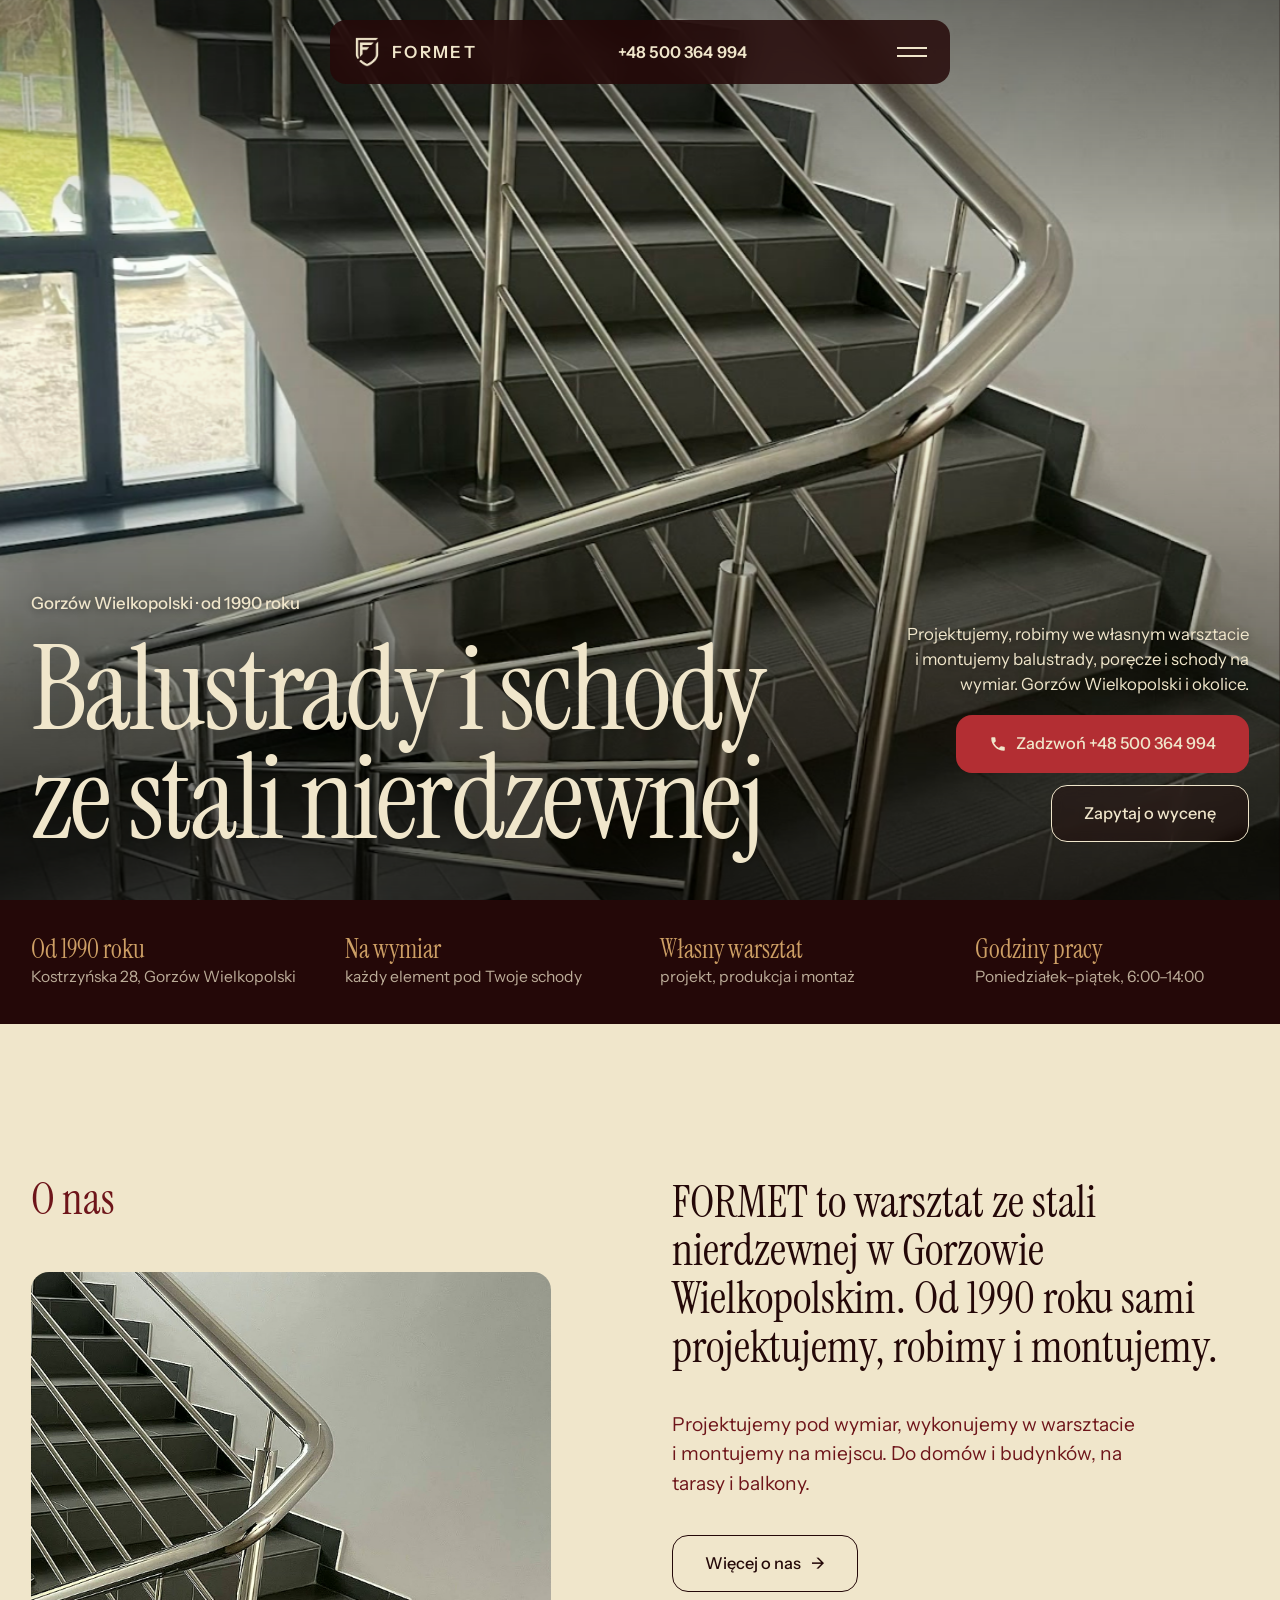
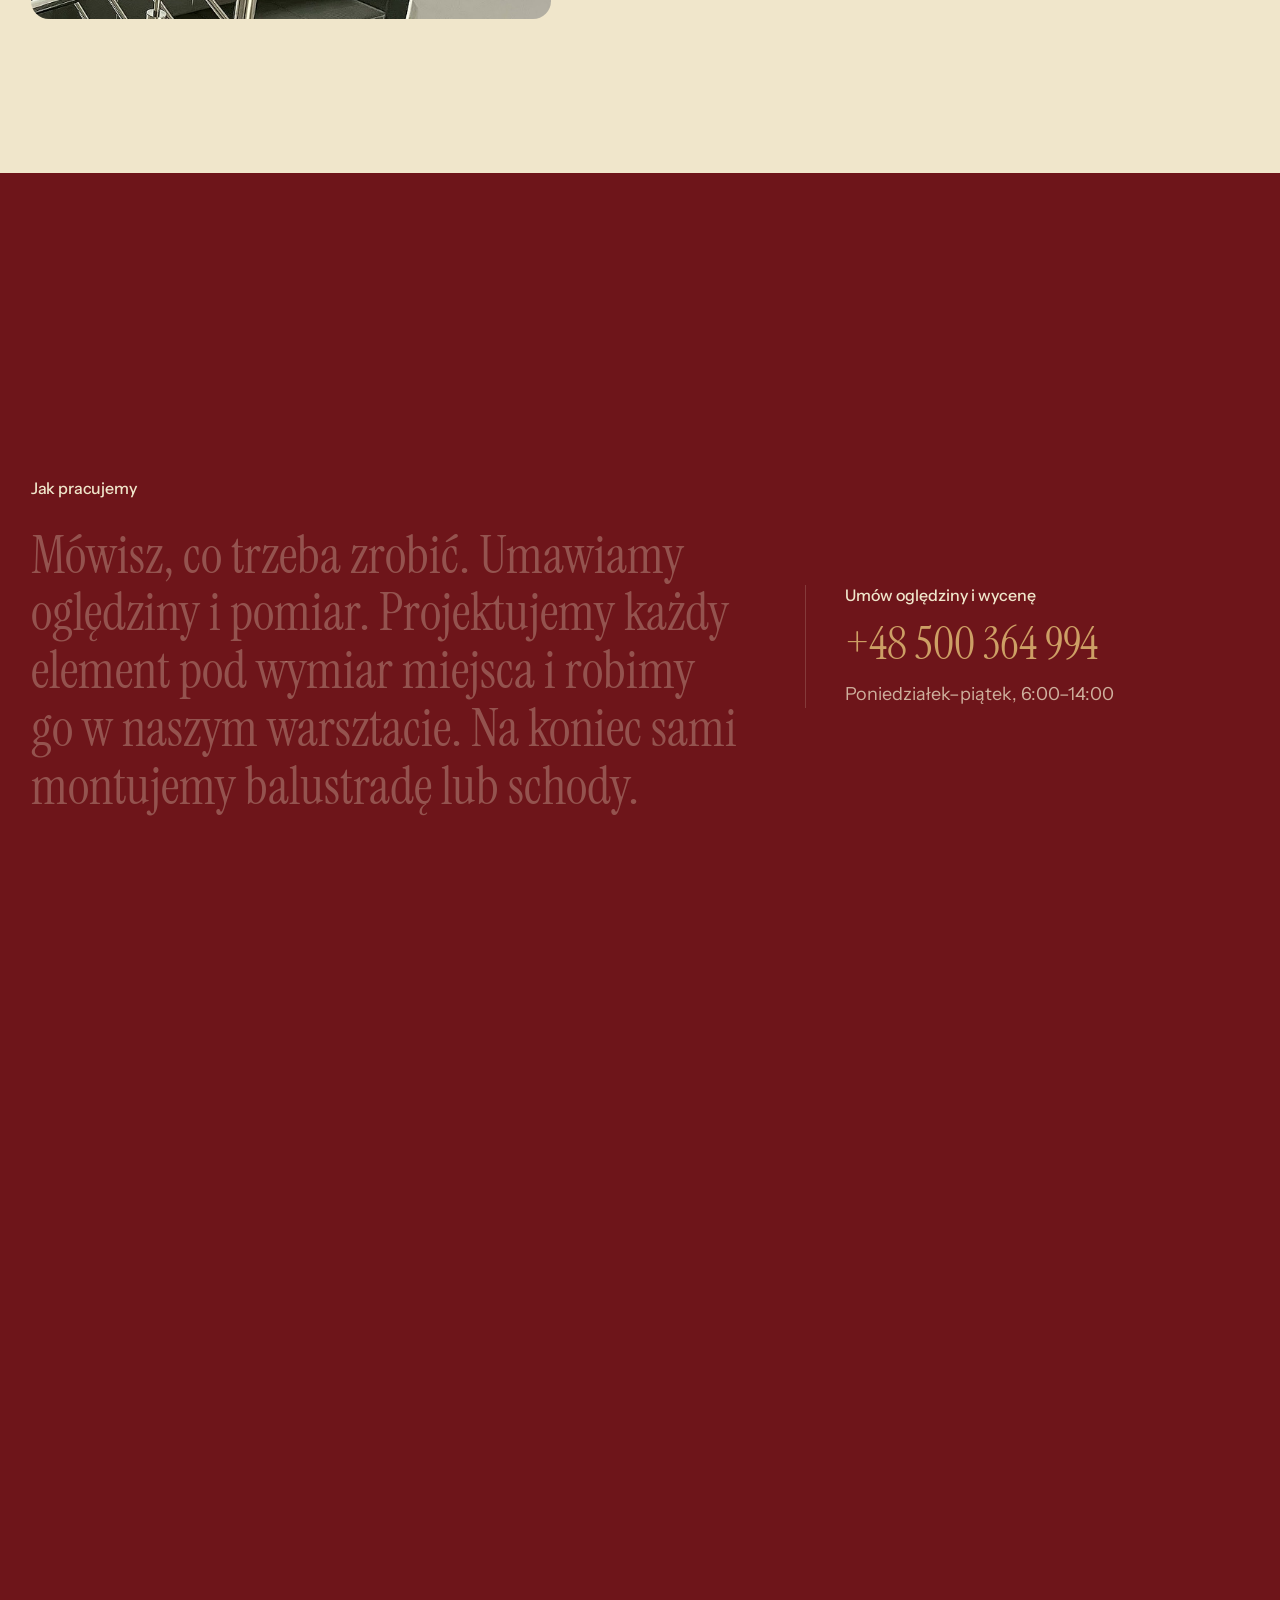
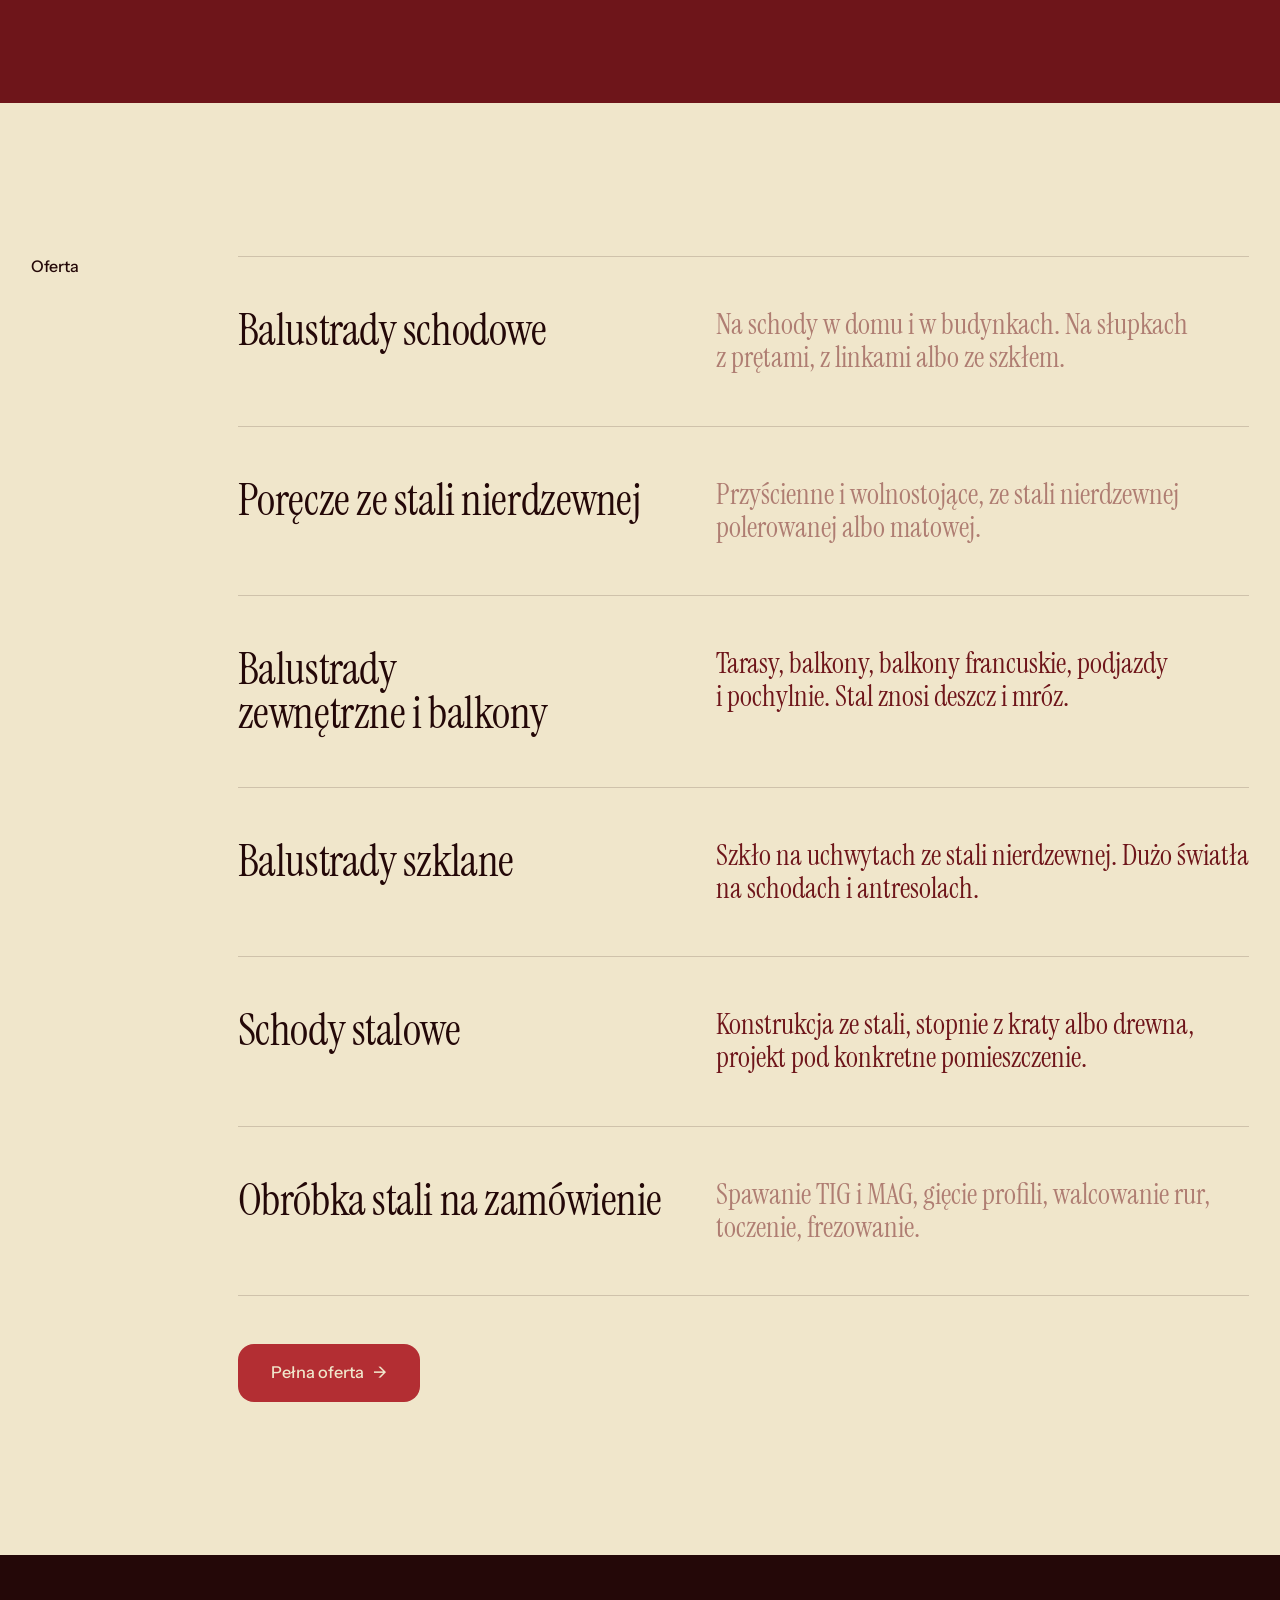
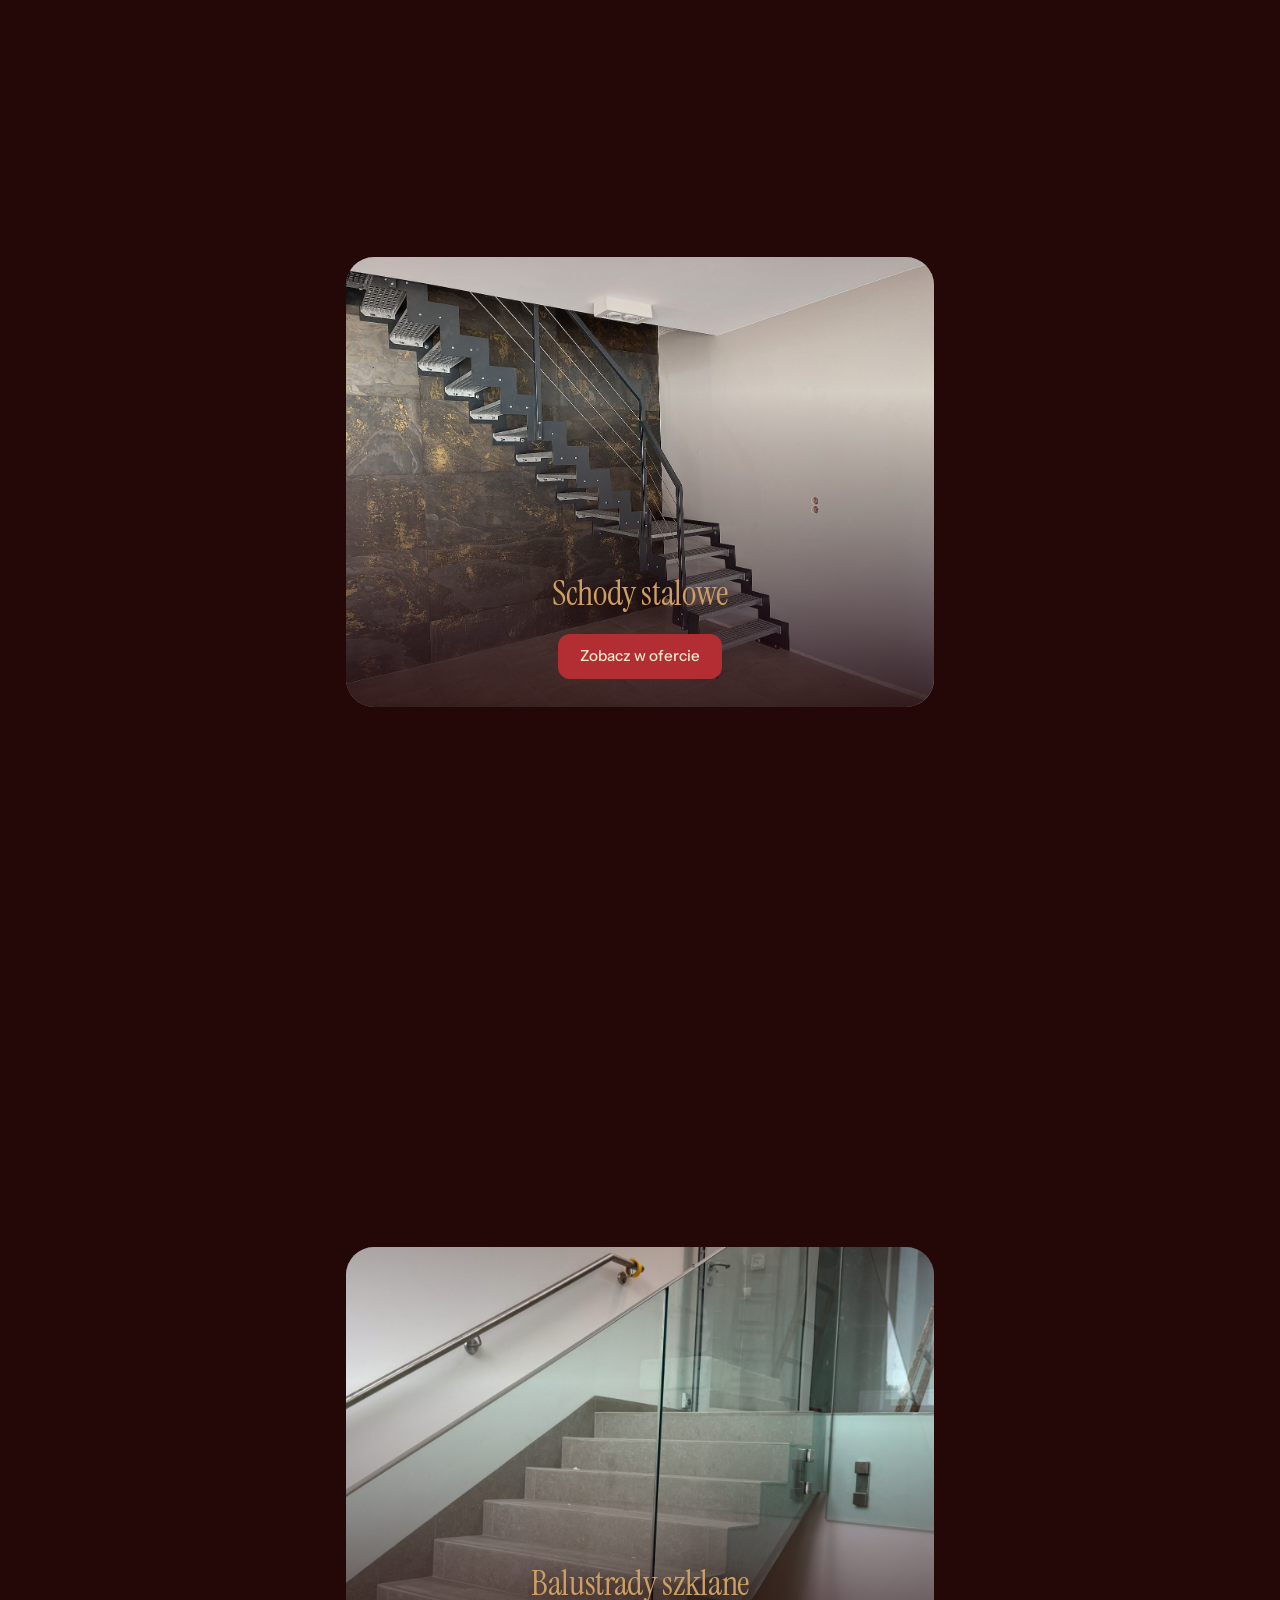
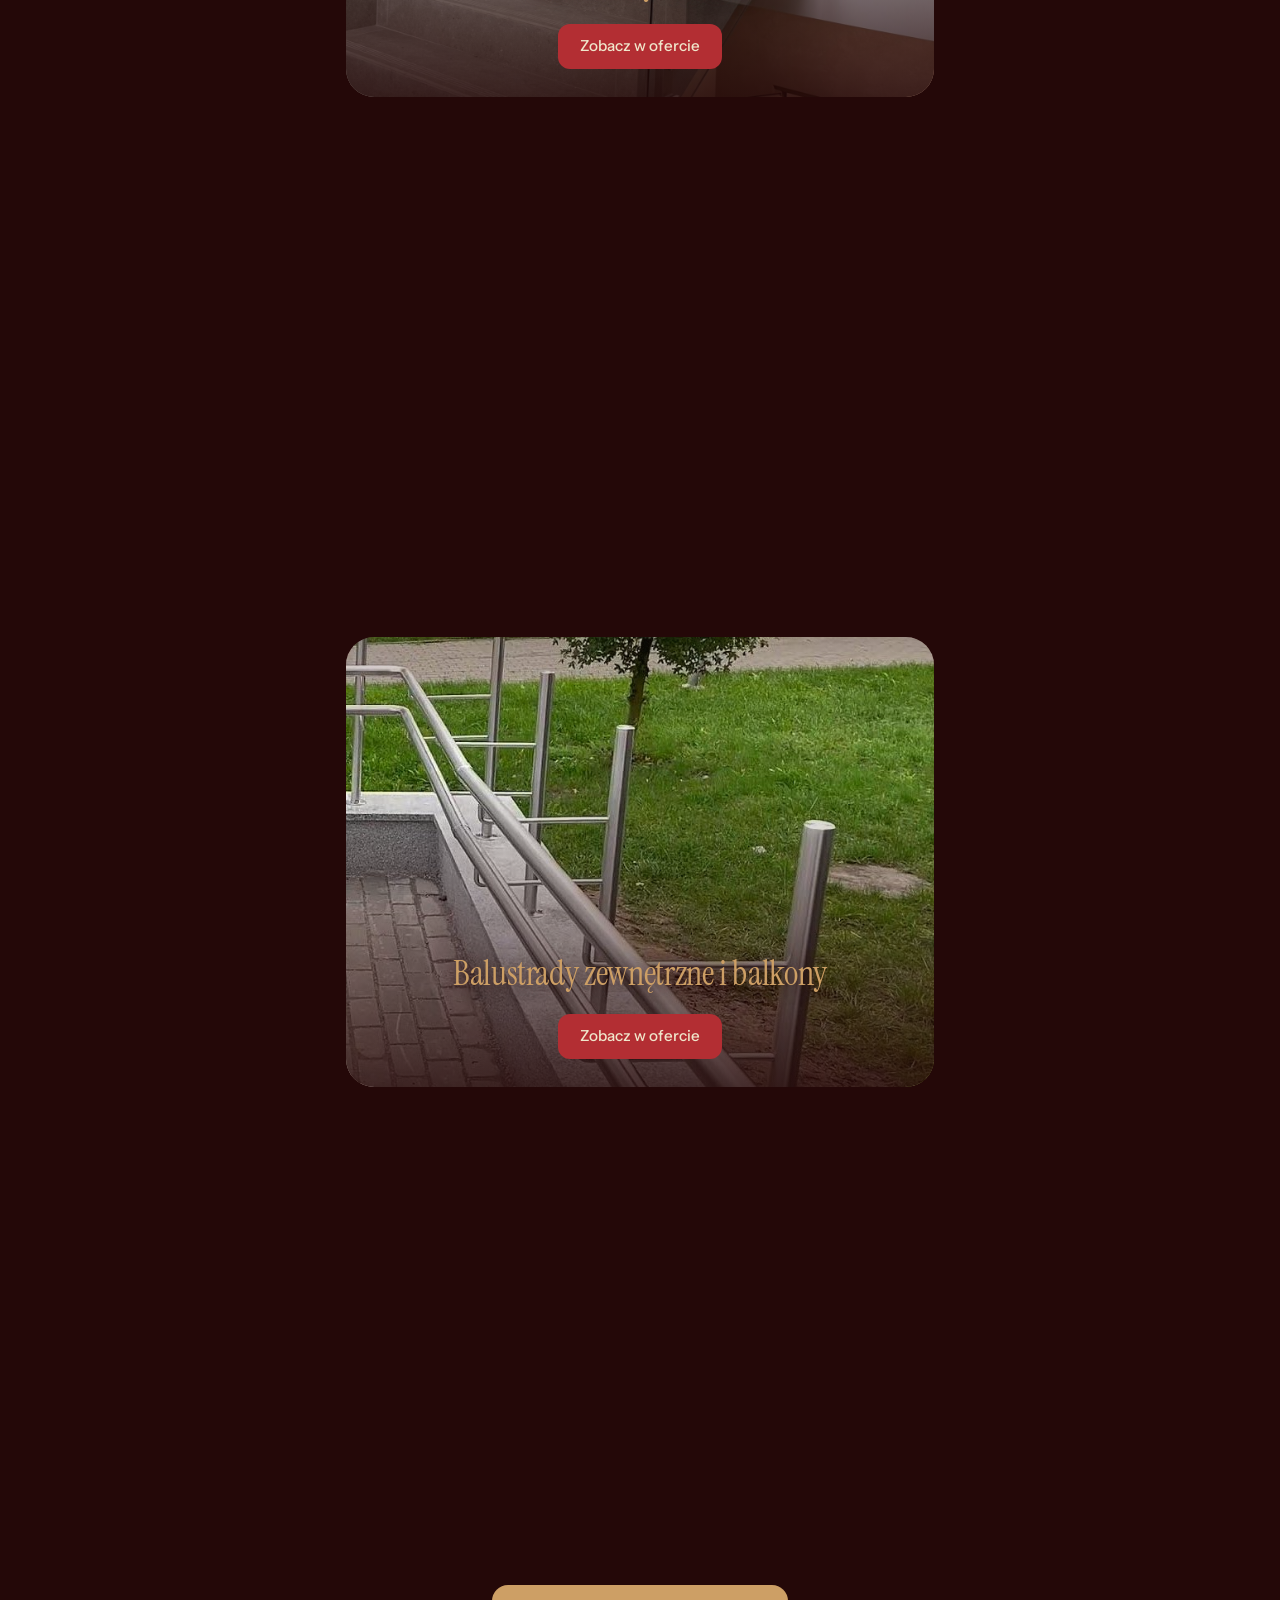
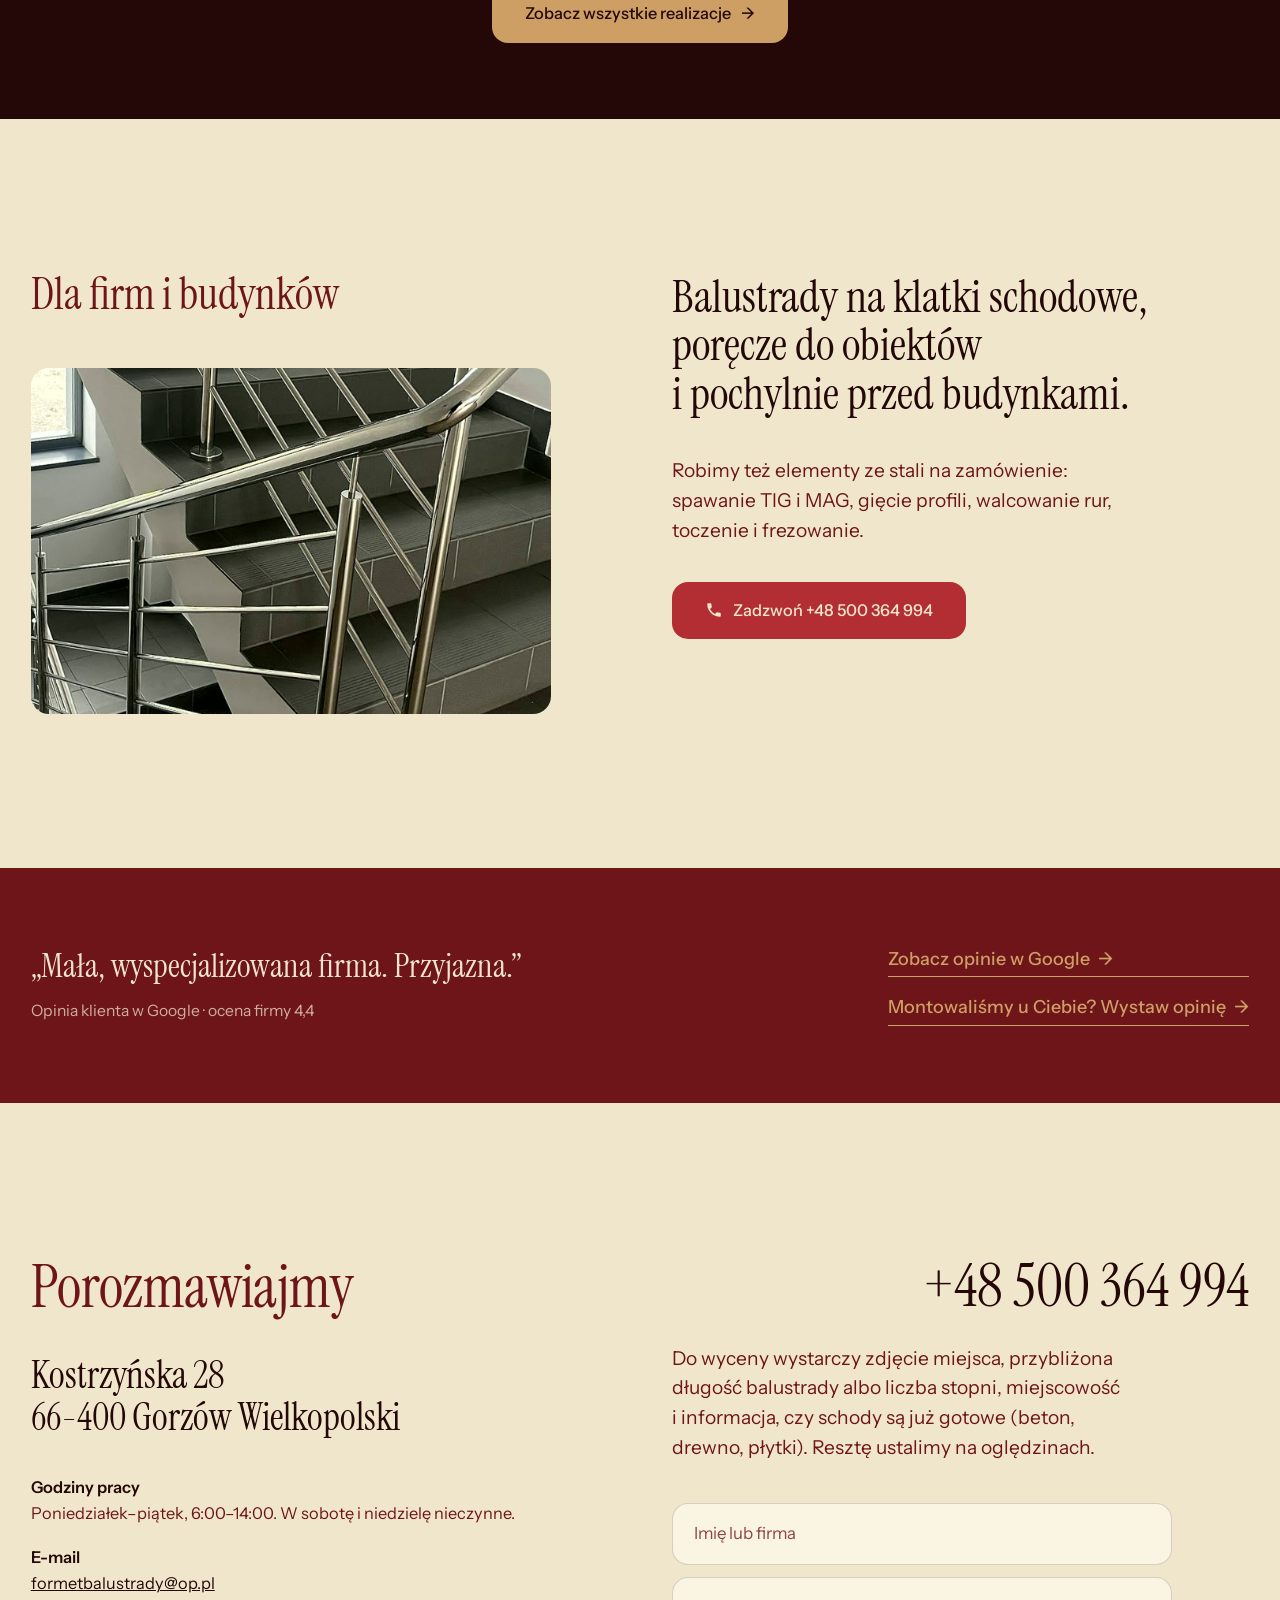
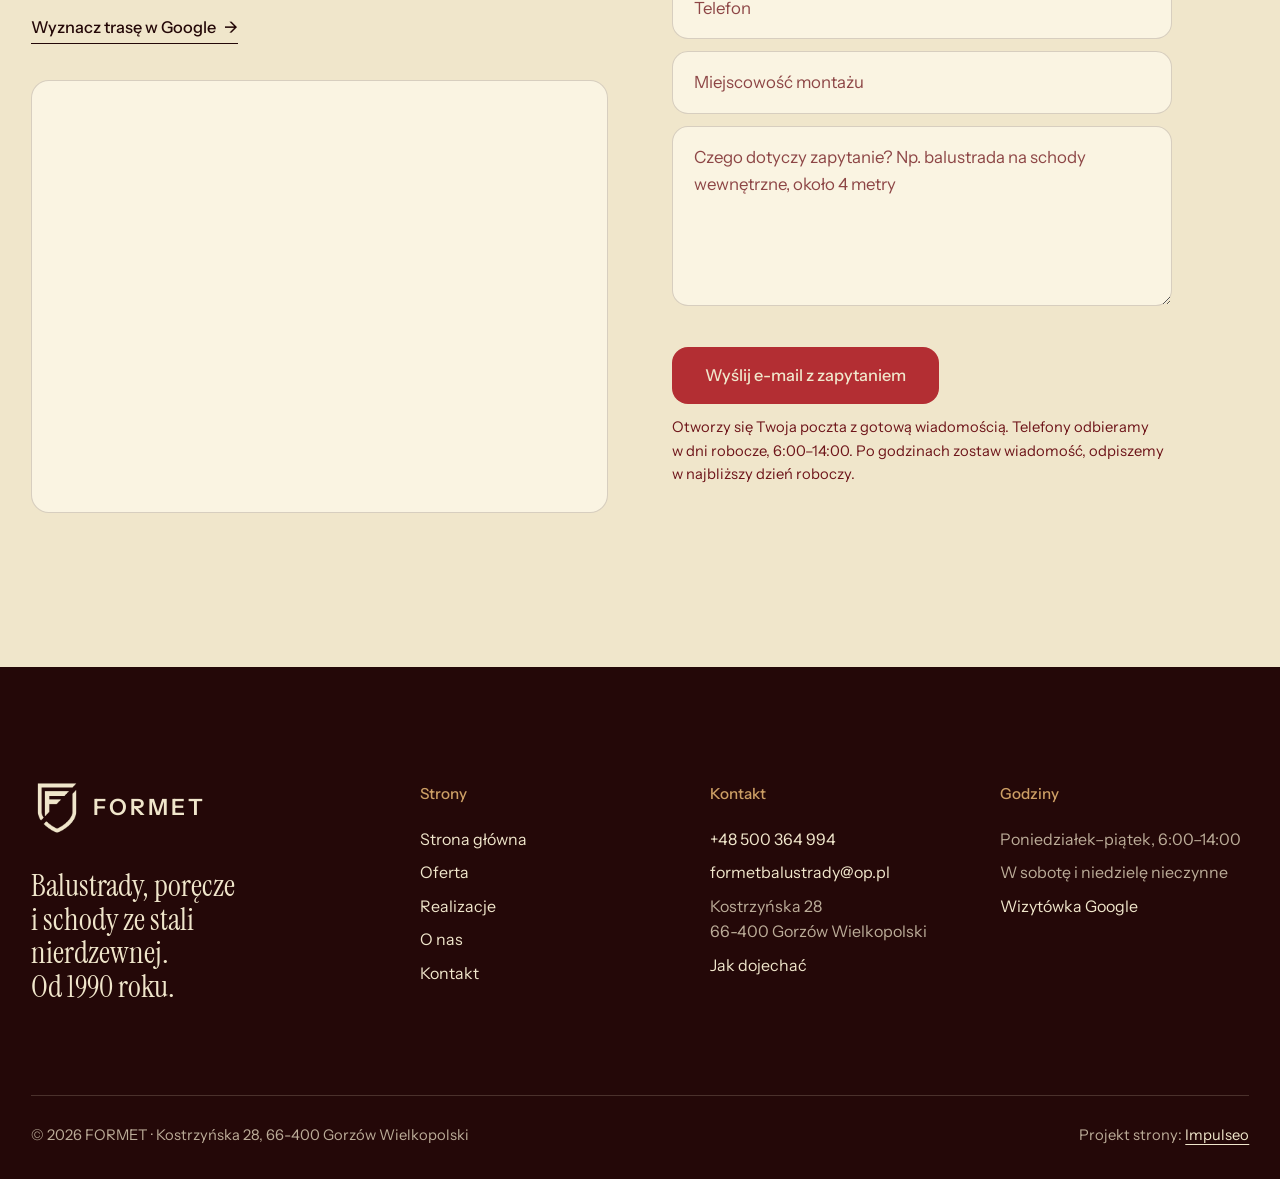
==== commit 96552450: "Poprawki po radzie: tylko prawdziwe realizacje, mniejsza sekcja opinii, wycena po godzinach, frazy n" ====
--- a/index.html
+++ b/index.html
@@ -3,7 +3,7 @@
 <head>
 <meta charset="UTF-8">
 <meta name="viewport" content="width=device-width, initial-scale=1.0">
-<title>FORMET - balustrady i schody ze stali nierdzewnej · Gorzów Wielkopolski</title>
+<title>FORMET · balustrady i schody ze stali nierdzewnej · Gorzów Wielkopolski</title>
 <meta name="description" content="FORMET z Gorzowa Wielkopolskiego - balustrady, poręcze i schody ze stali nierdzewnej na wymiar. Projekt, produkcja we własnym warsztacie i montaż. Od 1990 roku.">
 <link rel="canonical" href="https://impulseo-pl.github.io/formet/">
 <meta name="robots" content="noindex, nofollow">
@@ -11,7 +11,7 @@
 <meta property="og:type" content="website">
 <meta property="og:locale" content="pl_PL">
 <meta property="og:site_name" content="FORMET">
-<meta property="og:title" content="FORMET - balustrady i schody ze stali nierdzewnej · Gorzów Wielkopolski">
+<meta property="og:title" content="FORMET · balustrady i schody ze stali nierdzewnej · Gorzów Wielkopolski">
 <meta property="og:description" content="FORMET z Gorzowa Wielkopolskiego - balustrady, poręcze i schody ze stali nierdzewnej na wymiar. Projekt, produkcja we własnym warsztacie i montaż. Od 1990 roku.">
 <meta property="og:url" content="https://impulseo-pl.github.io/formet/">
 <meta property="og:image" content="https://impulseo-pl.github.io/formet/img/og.jpg">
@@ -25,9 +25,9 @@
 <link rel="preconnect" href="https://fonts.googleapis.com">
 <link rel="preconnect" href="https://fonts.gstatic.com" crossorigin>
 <link href="https://fonts.googleapis.com/css2?family=Instrument+Sans:wght@400..600&family=Instrument+Serif&display=swap" rel="stylesheet">
-<link rel="stylesheet" href="assets/styles.css?v=20261118a">
+<link rel="stylesheet" href="assets/styles.css?v=20261118b">
 <script src="assets/lenis.min.js?v=1.1.20" defer></script>
-<script src="assets/main.js?v=20261118a" defer></script>
+<script src="assets/main.js?v=20261118b" defer></script>
 </head>
 <body>
 <a class="skip" href="#tresc">Przejdź do treści</a>
@@ -61,9 +61,9 @@
       <h1>Balustrady i&nbsp;schody ze stali nierdzewnej</h1>
     </div>
     <div class="hero-side">
-      <p>Projektujemy, robimy we własnym warsztacie i&nbsp;montujemy balustrady, poręcze i&nbsp;schody. Do domów, na tarasy i&nbsp;balkony oraz do budynków.</p>
+      <p>Projektujemy, robimy we własnym warsztacie i&nbsp;montujemy balustrady, poręcze i&nbsp;schody na wymiar. Gorzów Wielkopolski i&nbsp;okolice.</p>
       <div class="btn-row">
-        <a class="btn btn-main hero-call" href="tel:+48500364994"><svg class="ico" viewBox="0 0 24 24" fill="none" aria-hidden="true"><path d="M6.6 10.8a15.5 15.5 0 0 0 6.6 6.6l2.2-2.2a1 1 0 0 1 1-.24 11.4 11.4 0 0 0 3.6.58 1 1 0 0 1 1 1V20a1 1 0 0 1-1 1A17 17 0 0 1 3 4a1 1 0 0 1 1-1h3.5a1 1 0 0 1 1 1c0 1.25.2 2.45.57 3.57a1 1 0 0 1-.25 1L6.6 10.8Z" fill="currentColor"/></svg>Zadzwoń: +48 500 364 994</a>
+        <a class="btn btn-main hero-call" href="tel:+48500364994"><svg class="ico" viewBox="0 0 24 24" fill="none" aria-hidden="true"><path d="M6.6 10.8a15.5 15.5 0 0 0 6.6 6.6l2.2-2.2a1 1 0 0 1 1-.24 11.4 11.4 0 0 0 3.6.58 1 1 0 0 1 1 1V20a1 1 0 0 1-1 1A17 17 0 0 1 3 4a1 1 0 0 1 1-1h3.5a1 1 0 0 1 1 1c0 1.25.2 2.45.57 3.57a1 1 0 0 1-.25 1L6.6 10.8Z" fill="currentColor"/></svg>Zadzwoń +48 500 364 994</a>
         <a class="btn btn-line btn-on-photo" href="#formularz">Zapytaj o&nbsp;wycenę</a>
       </div>
     </div>
@@ -72,8 +72,8 @@
 
 <section class="facts cacao dark" aria-label="Najważniejsze informacje">
   <ul class="wrap facts-list">
-    <li><b>Od 1990 roku</b>Kostrzyńska 28, Gorzów Wlkp.</li>
-    <li><b>4,4 w&nbsp;Google</b>opinie klientów</li>
+    <li><b>Od 1990 roku</b>Kostrzyńska 28, Gorzów Wielkopolski</li>
+    <li><b>Na wymiar</b>każdy element pod Twoje schody</li>
     <li><b>Własny warsztat</b>projekt, produkcja i&nbsp;montaż</li>
     <li><b>Godziny pracy</b>Poniedziałek–piątek, 6:00–14:00</li>
   </ul>
@@ -83,11 +83,11 @@
   <div class="wrap about">
     <div class="about-left up">
       <p class="label-serif">O&nbsp;nas</p>
-      <figure class="about-fig"><img src="img/g8.jpg" width="1600" height="1068" alt="Schody kręcone z&nbsp;nierdzewną balustradą, realizacja FORMET" loading="lazy"></figure>
+      <figure class="about-fig"><img src="img/g4.jpg" width="1680" height="943" alt="Nierdzewny pochwyt balustrady na zakręcie schodów" loading="lazy"></figure>
     </div>
     <div class="about-right up">
       <p class="statement">FORMET to warsztat ze stali nierdzewnej w&nbsp;Gorzowie Wielkopolskim. Od&nbsp;1990&nbsp;roku sami projektujemy, robimy i&nbsp;montujemy.</p>
-      <p class="lead">Najtrudniejsze jest zwykle dopasowanie projektu do realnego pomieszczenia. Tu przydaje się nasze doświadczenie, często proponujemy własne rozwiązania.</p>
+      <p class="lead">Projektujemy pod wymiar, wykonujemy w&nbsp;warsztacie i&nbsp;montujemy na miejscu. Do domów i&nbsp;budynków, na tarasy i&nbsp;balkony.</p>
       <div class="btn-row"><a class="btn btn-line" href="o-nas.html">Więcej o&nbsp;nas <span aria-hidden="true">→</span></a></div>
     </div>
   </div>
@@ -97,7 +97,7 @@
   <div class="reveal-stick">
     <div class="reveal-main">
       <h2 class="label" id="jak">Jak pracujemy</h2>
-      <p class="reveal-text">Ustalamy, czego potrzebujesz, i&nbsp;projektujemy każdy element pod wymiar miejsca. Elementy powstają w&nbsp;naszym warsztacie. Sami montujemy balustradę lub schody i&nbsp;dbamy o&nbsp;końcowy efekt.</p>
+      <p class="reveal-text">Mówisz, co trzeba zrobić. Umawiamy oględziny i&nbsp;pomiar. Projektujemy każdy element pod wymiar miejsca i&nbsp;robimy go w&nbsp;naszym warsztacie. Na koniec sami montujemy balustradę lub schody.</p>
     </div>
     <aside class="reveal-aside">
       <p class="label">Umów oględziny i&nbsp;wycenę</p>
@@ -113,11 +113,11 @@
     <div>
       <div class="svc-list">
       <a class="svc-row" href="oferta.html#schodowe"><h3>Balustrady schodowe</h3><p>Na schody w&nbsp;domu i&nbsp;w&nbsp;budynkach. Na słupkach z&nbsp;prętami, z&nbsp;linkami albo ze szkłem.</p></a>
-      <a class="svc-row" href="oferta.html#porecze"><h3>Poręcze</h3><p>Przyścienne i&nbsp;wolnostojące, ze stali nierdzewnej polerowanej albo matowej.</p></a>
+      <a class="svc-row" href="oferta.html#porecze"><h3>Poręcze ze stali nierdzewnej</h3><p>Przyścienne i&nbsp;wolnostojące, ze stali nierdzewnej polerowanej albo matowej.</p></a>
       <a class="svc-row" href="oferta.html#zewnetrzne"><h3>Balustrady zewnętrzne i&nbsp;balkony</h3><p>Tarasy, balkony, balkony francuskie, podjazdy i&nbsp;pochylnie. Stal znosi deszcz i&nbsp;mróz.</p></a>
-      <a class="svc-row" href="oferta.html#szklo"><h3>Balustrady ze szkłem</h3><p>Szkło na uchwytach ze stali nierdzewnej. Dużo światła na schodach i&nbsp;antresolach.</p></a>
+      <a class="svc-row" href="oferta.html#szklo"><h3>Balustrady szklane</h3><p>Szkło na uchwytach ze stali nierdzewnej. Dużo światła na schodach i&nbsp;antresolach.</p></a>
       <a class="svc-row" href="oferta.html#schody"><h3>Schody stalowe</h3><p>Konstrukcja ze stali, stopnie z&nbsp;kraty albo drewna, projekt pod konkretne pomieszczenie.</p></a>
-      <a class="svc-row" href="oferta.html#obrobka"><h3>Obróbka i&nbsp;konstrukcje</h3><p>Spawanie TIG i&nbsp;MAG, gięcie profili, walcowanie rur, toczenie, frezowanie.</p></a>
+      <a class="svc-row" href="oferta.html#obrobka"><h3>Obróbka stali na zamówienie</h3><p>Spawanie TIG i&nbsp;MAG, gięcie profili, walcowanie rur, toczenie, frezowanie.</p></a>
       </div>
       <div class="svc-foot"><a class="btn btn-main" href="oferta.html">Pełna oferta <span aria-hidden="true">→</span></a></div>
     </div>
@@ -126,41 +126,37 @@
 
 <section class="cards cacao dark" aria-label="Nasze realizacje">
   <div class="card-wrap"><div class="card-stick">
-    <a class="card" href="oferta.html#schodowe"><img src="img/g4.jpg" width="1680" height="943" alt="Nierdzewny pochwyt balustrady na zakręcie schodów" decoding="async"><span class="card-in"><h3>Balustrady schodowe</h3><span class="btn btn-main btn-sm">Zobacz w&nbsp;ofercie</span></span></a>
+    <a class="card" href="oferta.html#schody"><img src="img/g1.jpg" width="1600" height="1200" alt="Schody stalowe z&nbsp;linkami przy ścianie, realizacja FORMET" decoding="async"><span class="card-in"><h3>Schody stalowe</h3><span class="btn btn-main btn-sm">Zobacz w&nbsp;ofercie</span></span></a>
   </div></div>
   <div class="card-wrap"><div class="card-stick">
-    <a class="card" href="oferta.html#szklo"><img src="img/g2.jpg" width="1544" height="1140" alt="Balustrada ze szkłem i&nbsp;nierdzewną poręczą przy schodach" loading="lazy" decoding="async"><span class="card-in"><h3>Balustrady ze szkłem</h3><span class="btn btn-main btn-sm">Zobacz w&nbsp;ofercie</span></span></a>
+    <a class="card" href="oferta.html#szklo"><img src="img/g2.jpg" width="1544" height="1140" alt="Balustrada szklana z&nbsp;nierdzewną poręczą przy schodach, realizacja FORMET" loading="lazy" decoding="async"><span class="card-in"><h3>Balustrady szklane</h3><span class="btn btn-main btn-sm">Zobacz w&nbsp;ofercie</span></span></a>
   </div></div>
   <div class="card-wrap"><div class="card-stick">
-    <a class="card" href="oferta.html#zewnetrzne"><img src="img/g3.jpg" width="1600" height="900" alt="Nierdzewna balustrada przy pochylni przed budynkiem" loading="lazy" decoding="async"><span class="card-in"><h3>Balustrady zewnętrzne i&nbsp;pochylnie</h3><span class="btn btn-main btn-sm">Zobacz w&nbsp;ofercie</span></span></a>
+    <a class="card" href="oferta.html#zewnetrzne"><img src="img/g3.jpg" width="740" height="860" alt="Nierdzewna balustrada przy pochylni przed budynkiem, realizacja FORMET" loading="lazy" decoding="async"><span class="card-in"><h3>Balustrady zewnętrzne i&nbsp;balkony</h3><span class="btn btn-main btn-sm">Zobacz w&nbsp;ofercie</span></span></a>
   </div></div>
+  <div class="wrap cards-foot"><a class="btn btn-brass" href="realizacje.html">Zobacz wszystkie realizacje <span aria-hidden="true">→</span></a></div>
 </section>
 
 <section class="sec bone" id="obiekty">
   <div class="wrap about">
     <div class="about-left up">
       <p class="label-serif">Dla firm i&nbsp;budynków</p>
-      <figure class="about-fig"><img src="img/g9.jpg" width="1548" height="1008" alt="Nierdzewna balustrada na klatce schodowej budynku, widok z&nbsp;góry" loading="lazy"></figure>
+      <figure class="about-fig"><img src="img/g5.jpg" width="1626" height="878" alt="Nierdzewna balustrada z&nbsp;prętami na klatce schodowej budynku" loading="lazy"></figure>
     </div>
     <div class="about-right up">
       <p class="statement">Balustrady na klatki schodowe, poręcze do obiektów i&nbsp;pochylnie przed budynkami.</p>
       <p class="lead">Robimy też elementy ze stali na zamówienie: spawanie TIG i&nbsp;MAG, gięcie profili, walcowanie rur, toczenie i&nbsp;frezowanie.</p>
-      <div class="btn-row"><a class="btn btn-main" href="tel:+48500364994"><svg class="ico" viewBox="0 0 24 24" fill="none" aria-hidden="true"><path d="M6.6 10.8a15.5 15.5 0 0 0 6.6 6.6l2.2-2.2a1 1 0 0 1 1-.24 11.4 11.4 0 0 0 3.6.58 1 1 0 0 1 1 1V20a1 1 0 0 1-1 1A17 17 0 0 1 3 4a1 1 0 0 1 1-1h3.5a1 1 0 0 1 1 1c0 1.25.2 2.45.57 3.57a1 1 0 0 1-.25 1L6.6 10.8Z" fill="currentColor"/></svg>Zadzwoń: +48 500 364 994</a></div>
-    </div>
-  </div>
-</section>
-
-<section class="sec bordeaux dark" id="opinie">
-  <div class="wrap">
-    <div class="quotes-head">
-      <h2 class="label">Co piszą klienci</h2>
-      <a class="rating" href="https://www.google.com/maps/place/?q=place_id:ChIJh7PvsQkfB0cRD2A2VZlxdVI" target="_blank" rel="noopener"><b>4,4</b><span>ocena w&nbsp;Google</span></a>
-    </div>
-    <div class="quote-stage quote-single">
-      <figure class="quote on"><blockquote>„Mała, wyspecjalizowana firma. Przyjazna.”</blockquote><figcaption><b>Opinia z&nbsp;Google</b><span>wizytówka FORMET</span></figcaption></figure>
-    </div>
-    <div class="quote-nav">
+      <div class="btn-row"><a class="btn btn-main" href="tel:+48500364994"><svg class="ico" viewBox="0 0 24 24" fill="none" aria-hidden="true"><path d="M6.6 10.8a15.5 15.5 0 0 0 6.6 6.6l2.2-2.2a1 1 0 0 1 1-.24 11.4 11.4 0 0 0 3.6.58 1 1 0 0 1 1 1V20a1 1 0 0 1-1 1A17 17 0 0 1 3 4a1 1 0 0 1 1-1h3.5a1 1 0 0 1 1 1c0 1.25.2 2.45.57 3.57a1 1 0 0 1-.25 1L6.6 10.8Z" fill="currentColor"/></svg>Zadzwoń +48 500 364 994</a></div>
+    </div>
+  </div>
+</section>
+
+<section class="bordeaux dark opinie-mini" id="opinie">
+  <div class="wrap opinie-in">
+    <figure class="quote-mini"><blockquote>„Mała, wyspecjalizowana firma. Przyjazna.”</blockquote><figcaption>Opinia klienta w&nbsp;Google · ocena firmy 4,4</figcaption></figure>
+    <div class="opinie-links">
       <a class="link" href="https://www.google.com/maps/place/?q=place_id:ChIJh7PvsQkfB0cRD2A2VZlxdVI" target="_blank" rel="noopener">Zobacz opinie w&nbsp;Google <span aria-hidden="true">→</span></a>
+      <a class="link" href="https://www.google.com/maps/place/?q=place_id:ChIJh7PvsQkfB0cRD2A2VZlxdVI" target="_blank" rel="noopener">Montowaliśmy u&nbsp;Ciebie? Wystaw opinię <span aria-hidden="true">→</span></a>
     </div>
   </div>
 </section>
@@ -179,14 +175,14 @@
     </div>
     <div class="contact-right up" id="formularz">
       <a class="big-phone" href="tel:+48500364994">+48 500 364 994</a>
-      <p class="lead">Powiedz, co chcesz zrobić: balustradę, poręcz albo schody. Odpowiemy z&nbsp;propozycją i&nbsp;wyceną.</p>
+      <p class="lead">Do wyceny wystarczy zdjęcie miejsca, przybliżona długość balustrady albo liczba stopni, miejscowość i&nbsp;informacja, czy schody są już gotowe (beton, drewno, płytki). Resztę ustalimy na oględzinach.</p>
       <form class="form" action="mailto:formetbalustrady@op.pl" method="post" enctype="text/plain">
         <label><span class="sr">Imię lub firma</span><input name="imie" type="text" placeholder="Imię lub firma" autocomplete="name" required></label>
         <label><span class="sr">Telefon</span><input name="telefon" type="tel" placeholder="Telefon" autocomplete="tel" required></label>
         <label><span class="sr">Miejscowość montażu</span><input name="miejscowosc" type="text" placeholder="Miejscowość montażu" autocomplete="address-level2"></label>
         <label><span class="sr">Czego dotyczy zapytanie</span><textarea name="wiadomosc" placeholder="Czego dotyczy zapytanie? Np. balustrada na schody wewnętrzne, około 4 metry"></textarea></label>
         <button class="btn btn-main" type="submit">Wyślij e-mail z&nbsp;zapytaniem</button>
-        <p class="form-note">Otworzy się Twoja poczta z&nbsp;gotową wiadomością. Szybciej będzie zadzwonić: <a href="tel:+48500364994">+48 500 364 994</a>.</p>
+        <p class="form-note">Otworzy się Twoja poczta z&nbsp;gotową wiadomością. Telefony odbieramy w&nbsp;dni robocze, 6:00–14:00. Po godzinach zostaw wiadomość, odpiszemy w&nbsp;najbliższy dzień roboczy.</p>
       </form>
     </div>
   </div>
@@ -208,7 +204,7 @@
       </ul></div>
       <div><h4>Godziny</h4><ul>
         <li>Poniedziałek–piątek, 6:00–14:00</li>
-        <li>Sobota i&nbsp;niedziela: nieczynne</li>
+        <li>W&nbsp;sobotę i&nbsp;niedzielę nieczynne</li>
         <li><a href="https://www.google.com/maps/place/?q=place_id:ChIJh7PvsQkfB0cRD2A2VZlxdVI" target="_blank" rel="noopener">Wizytówka Google</a></li>
       </ul></div>
     </div>
--- a/assets/styles.css
+++ b/assets/styles.css
@@ -124,7 +124,7 @@
 .reveal-phone{font-family:var(--f-serif);font-size:clamp(2.2rem,3.6vw,3.4rem);line-height:1;color:var(--brass);text-decoration:none}
 .reveal-phone:hover{color:var(--bone)}
 .reveal-text{font-family:var(--f-serif);font-size:clamp(1.9rem,4.1vw,3.9rem);line-height:1.1;color:var(--bone);max-width:30ch}
-.js .reveal-text .w{color:rgba(240,230,203,.2);transition:color .25s linear}
+.js .reveal-text .w{color:rgba(240,230,203,.3);transition:color .25s linear}
 .js .reveal-text .w.on{color:var(--bone)}
 
 /* ---------- lista usług ---------- */
@@ -145,7 +145,7 @@
 .card-wrap+.card-wrap{margin-top:-15vh}
 .card-stick{position:sticky;top:0;height:100svh;display:grid;place-items:center;overflow:hidden}
 .card{--p:0;position:relative;width:calc(46vw + 54vw * var(--p));height:calc(50svh + 50svh * var(--p));border-radius:calc(28px + 32px * var(--p));overflow:hidden;color:var(--bone);text-decoration:none;isolation:isolate;display:block;background:#3a1512}
-.card img{position:absolute;inset:0;width:100%;height:100%;object-fit:cover;z-index:-2;transform:scale(calc(1.12 - .12 * var(--p)))}
+.card img{position:absolute;inset:0;width:100%;height:100%;object-fit:cover;z-index:-2;transform:scale(calc(1.04 - .04 * var(--p)))}
 .card::after{content:"";position:absolute;inset:0;z-index:-1;background:linear-gradient(180deg,rgba(36,8,8,.25) 0%,rgba(36,8,8,0) 30%,rgba(36,8,8,.84) 100%)}
 .card-in{position:absolute;left:0;right:0;bottom:calc(28px + 52px * var(--p));display:grid;justify-items:center;gap:22px;text-align:center;padding:0 24px}
 .card h3{font-size:clamp(2.2rem,calc(2.2rem + 2.4vw * var(--p)),5rem);color:var(--brass);text-shadow:0 2px 18px rgba(36,8,8,.75)}
@@ -358,3 +358,13 @@
 .foot-logo .word{font-size:1.4rem}
 .quote-single .quote{position:relative;opacity:1;visibility:visible;transform:none}
 @media (max-width:700px){.pill-logo .word{display:none}}
+
+/* ---------- poprawki po radzie (18.11) ---------- */
+.card{max-width:1440px}
+.cards-foot{display:flex;justify-content:center;padding-top:clamp(24px,4vw,48px)}
+.opinie-mini{padding-block:clamp(56px,6vw,88px)}
+.opinie-in{display:flex;justify-content:space-between;align-items:center;gap:32px 64px;flex-wrap:wrap}
+.quote-mini{margin:0;max-width:40rem}
+.quote-mini blockquote{margin:0;font-family:var(--f-serif);font-size:clamp(1.6rem,2.6vw,2.4rem);line-height:1.1;color:var(--bone)}
+.quote-mini figcaption{margin-top:14px;font-size:.98rem;color:var(--on-dark-2)}
+.opinie-links{display:grid;gap:16px}
